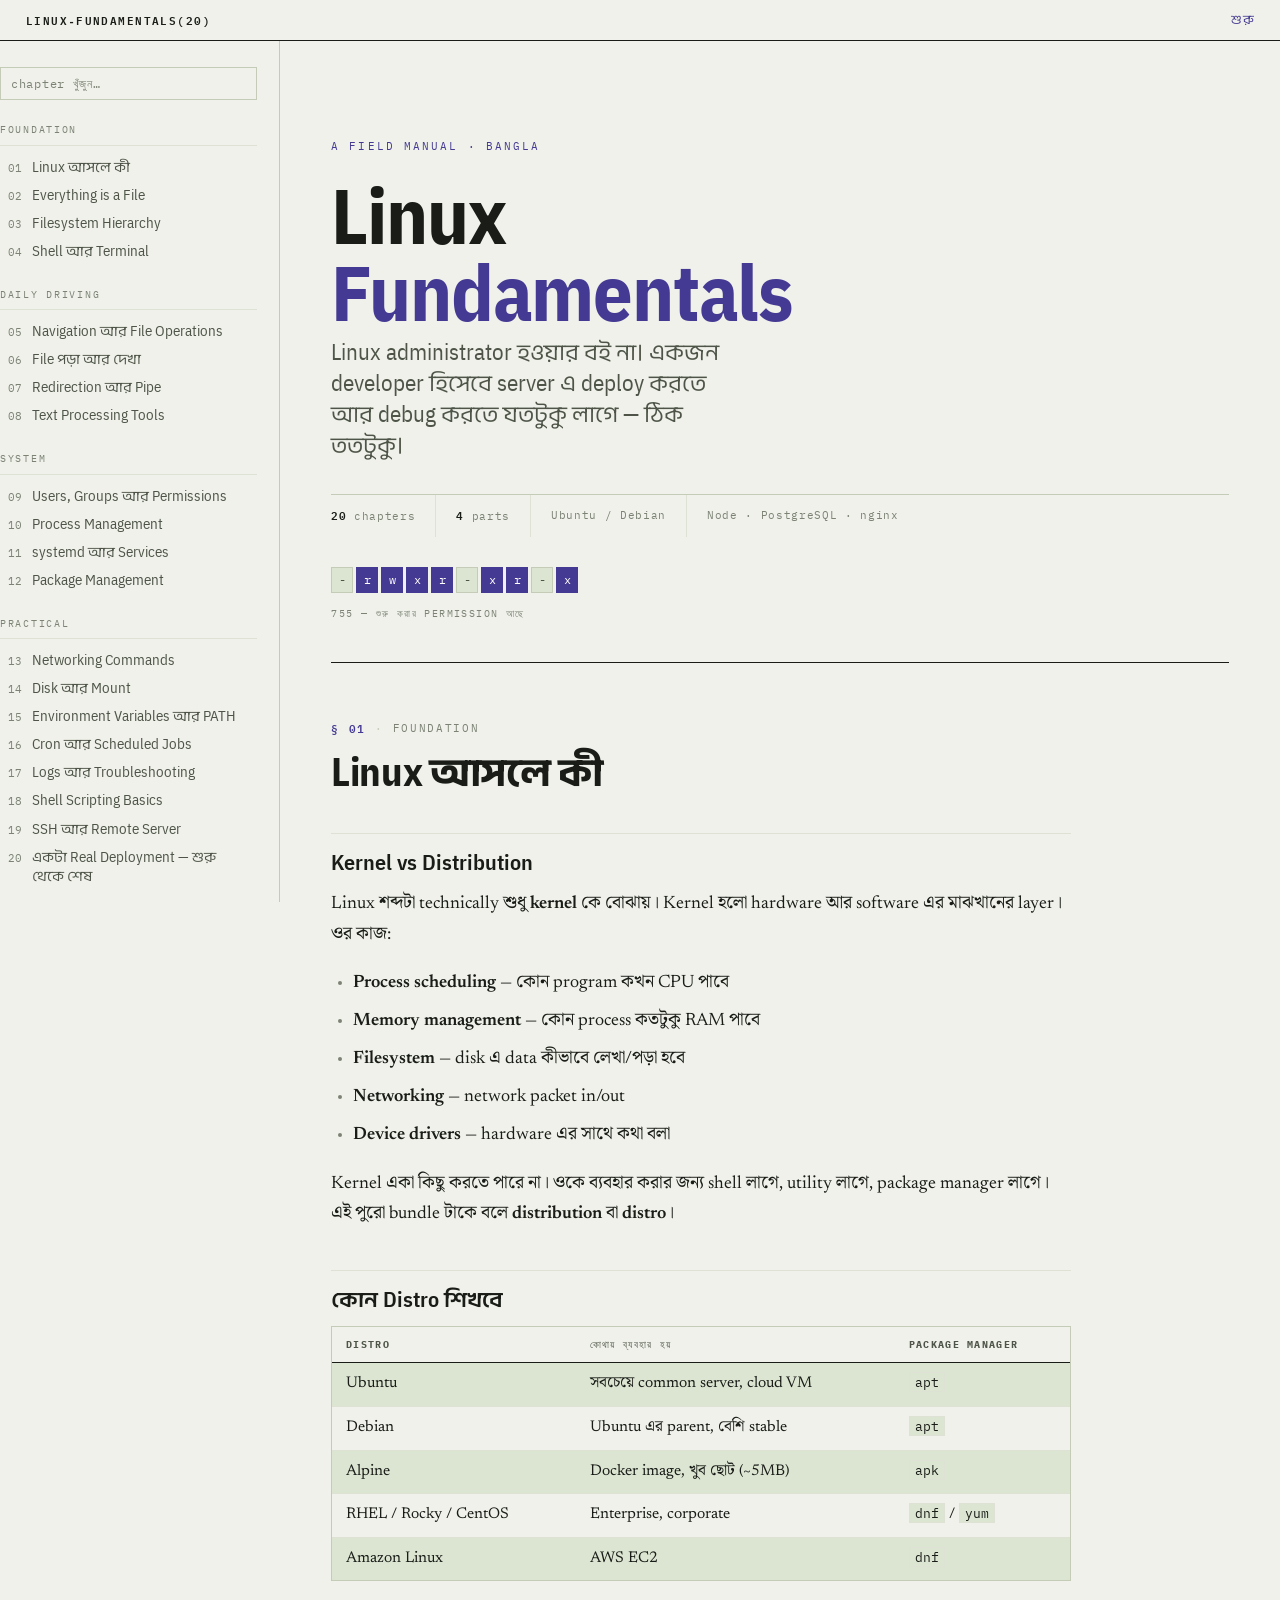
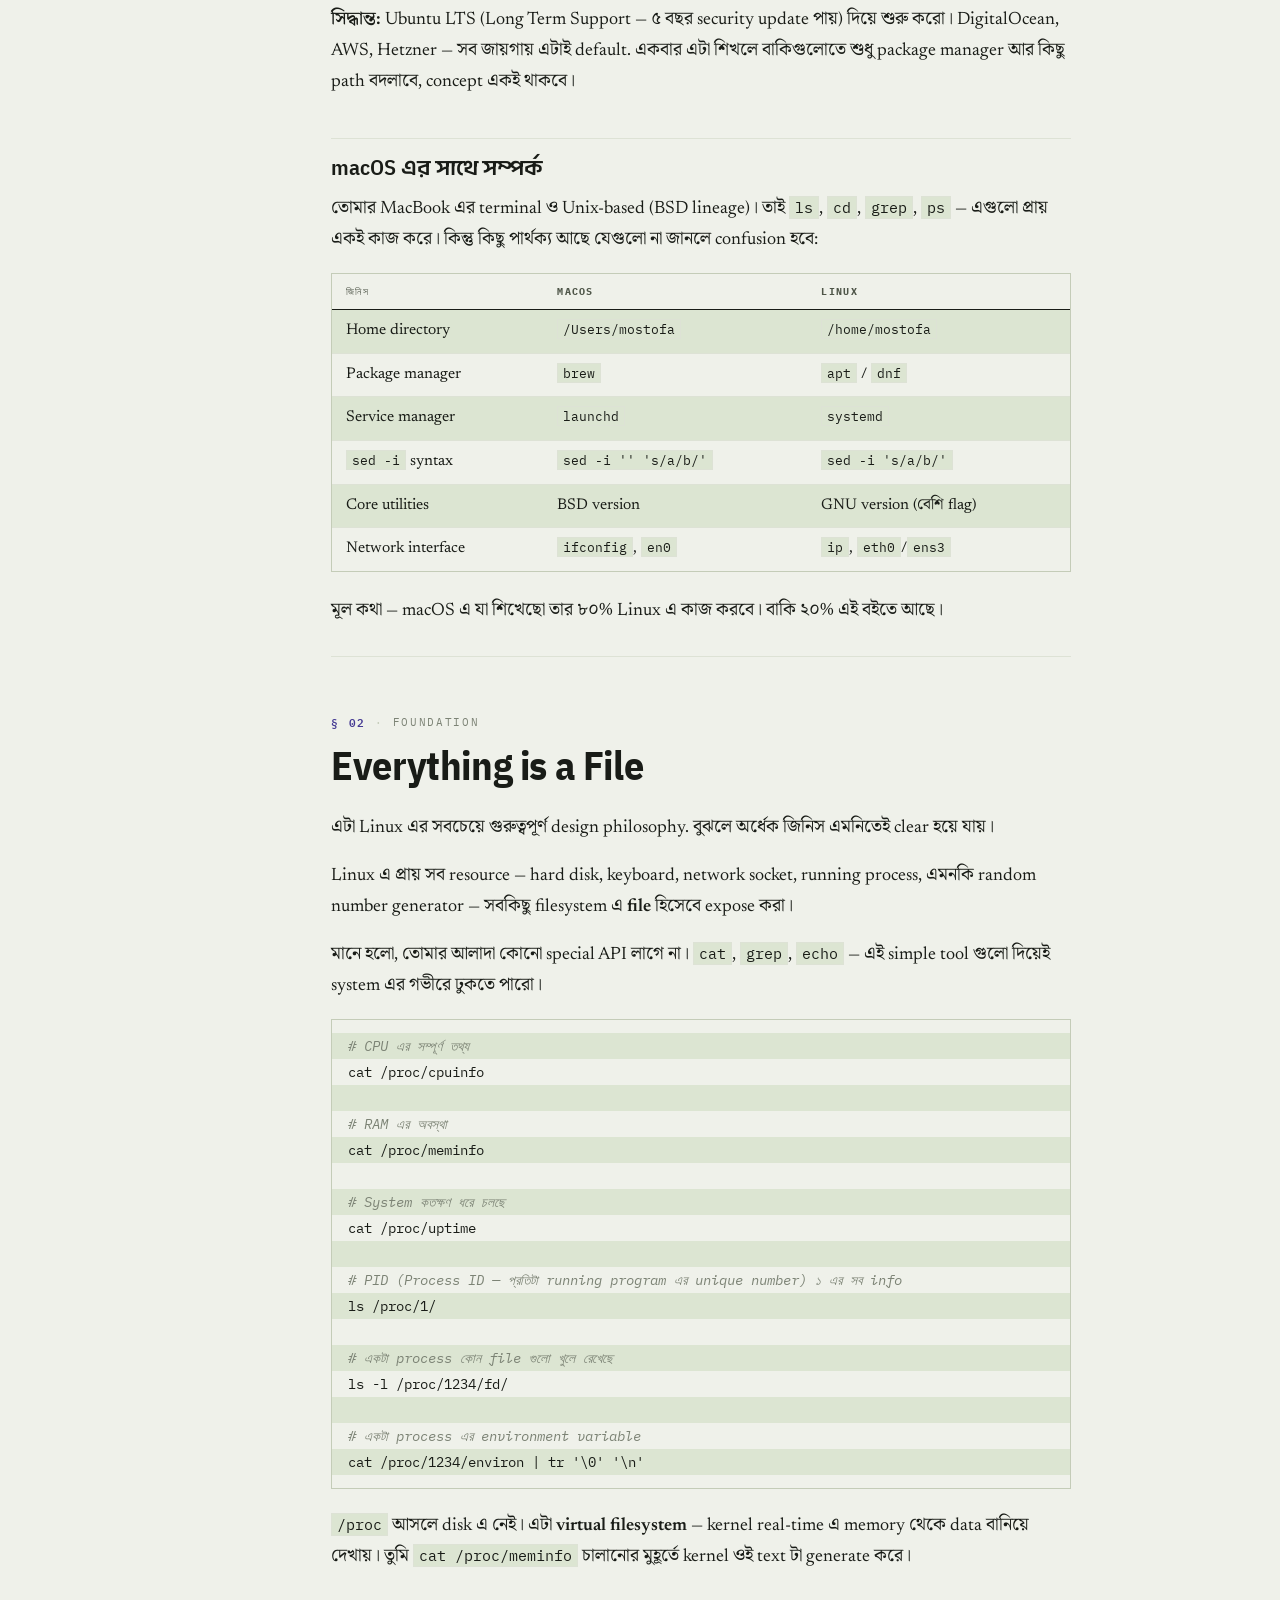
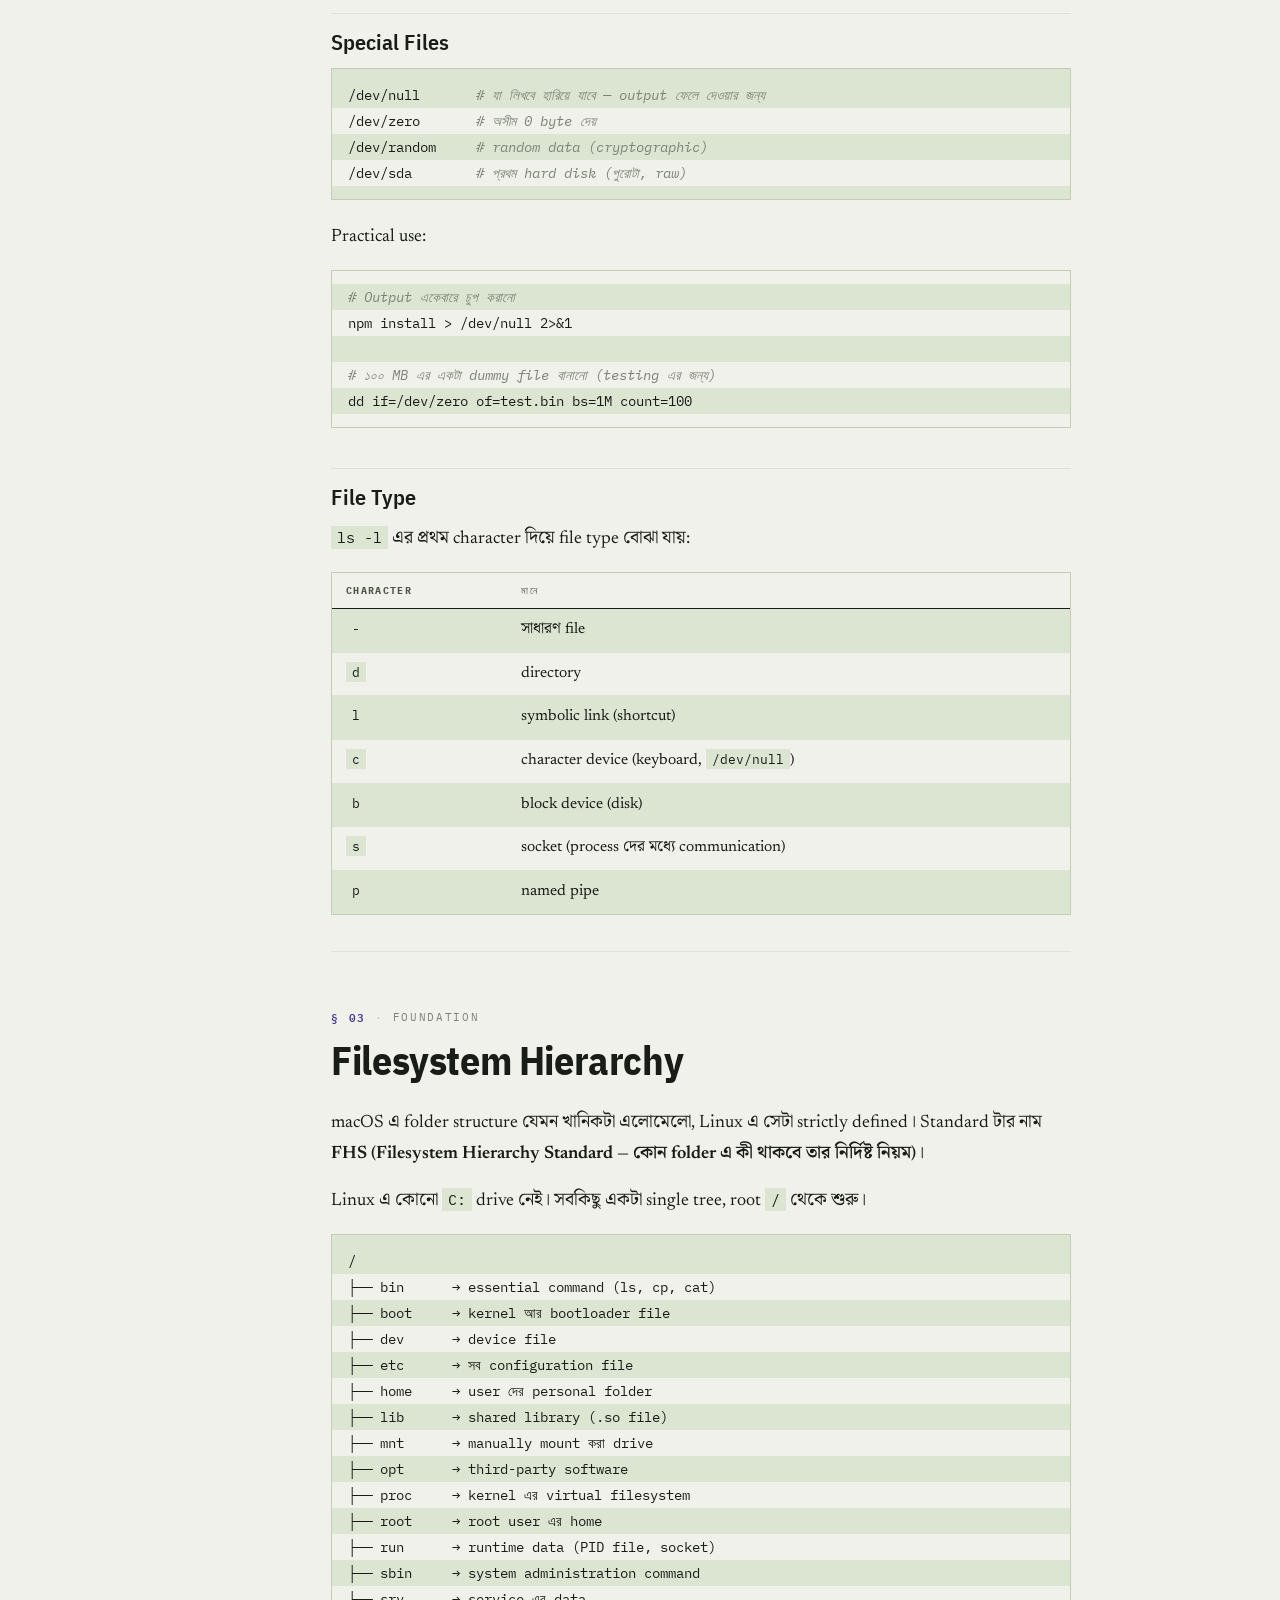
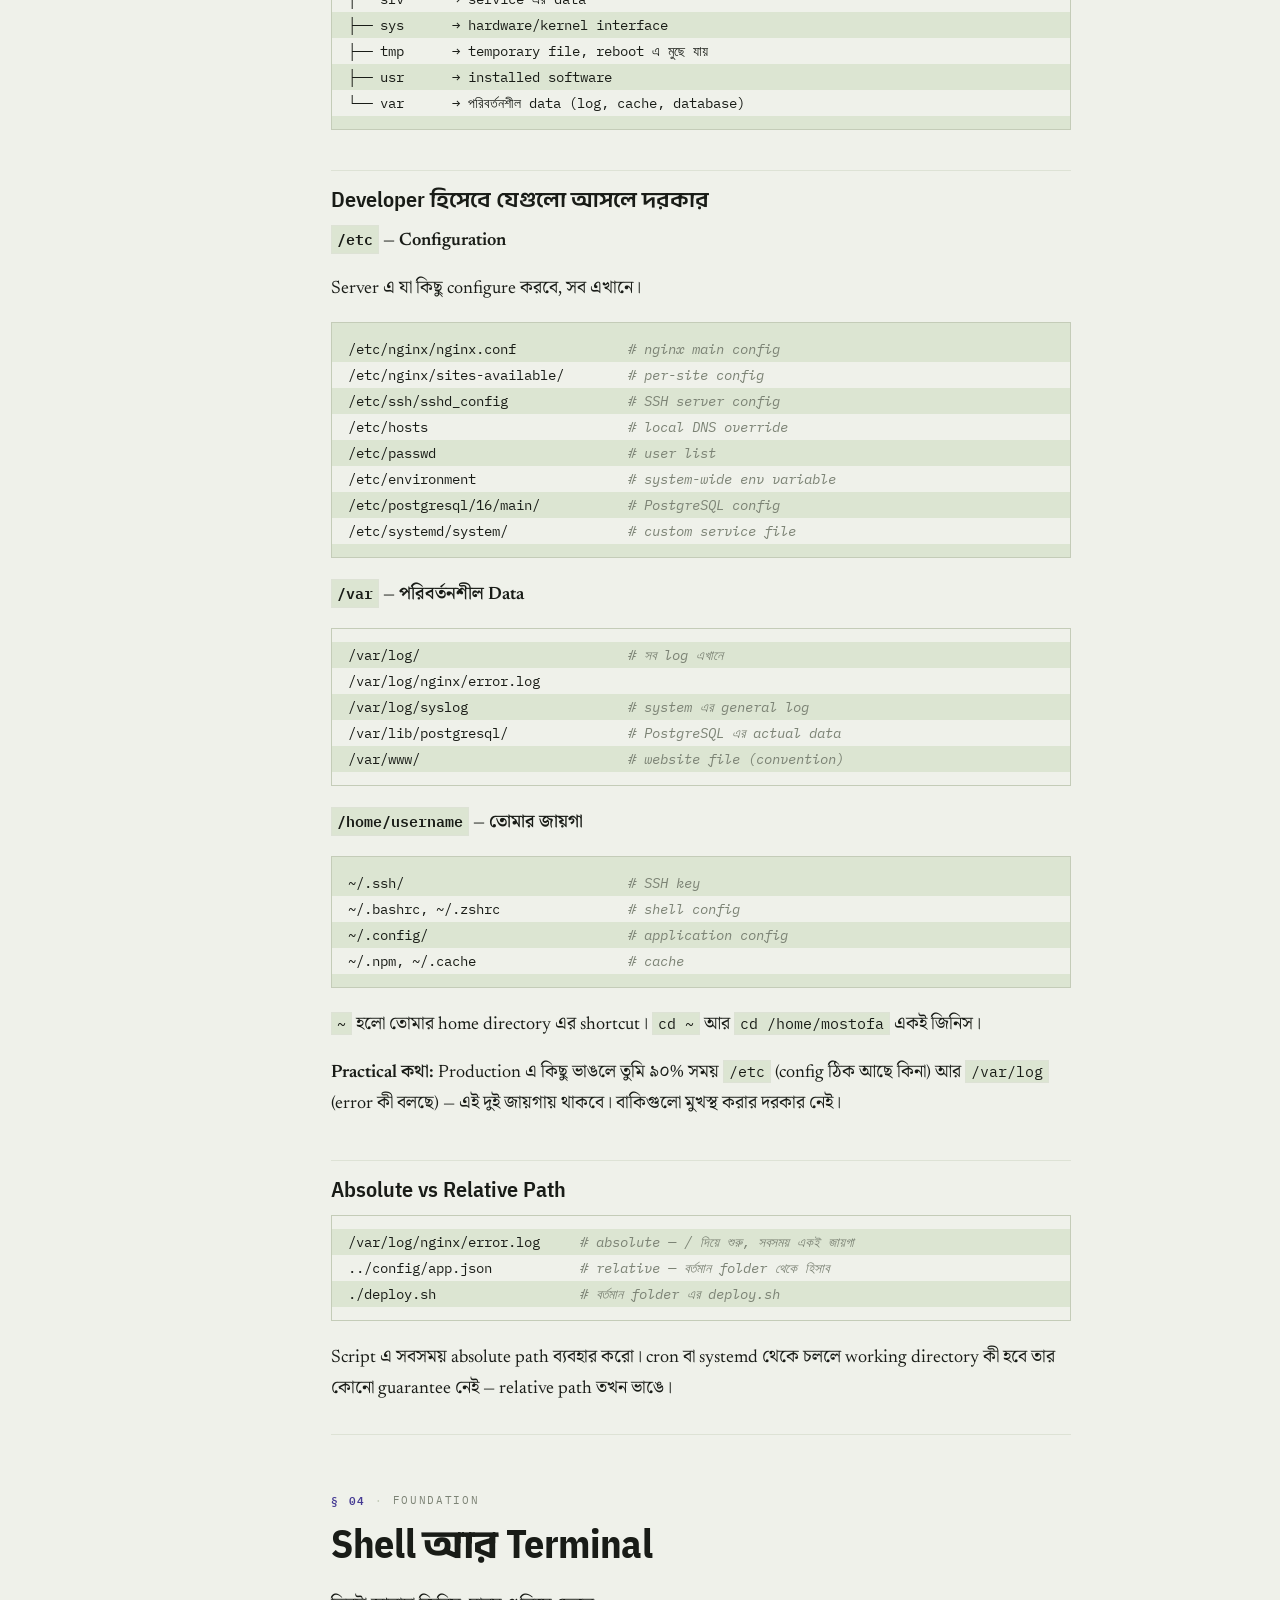
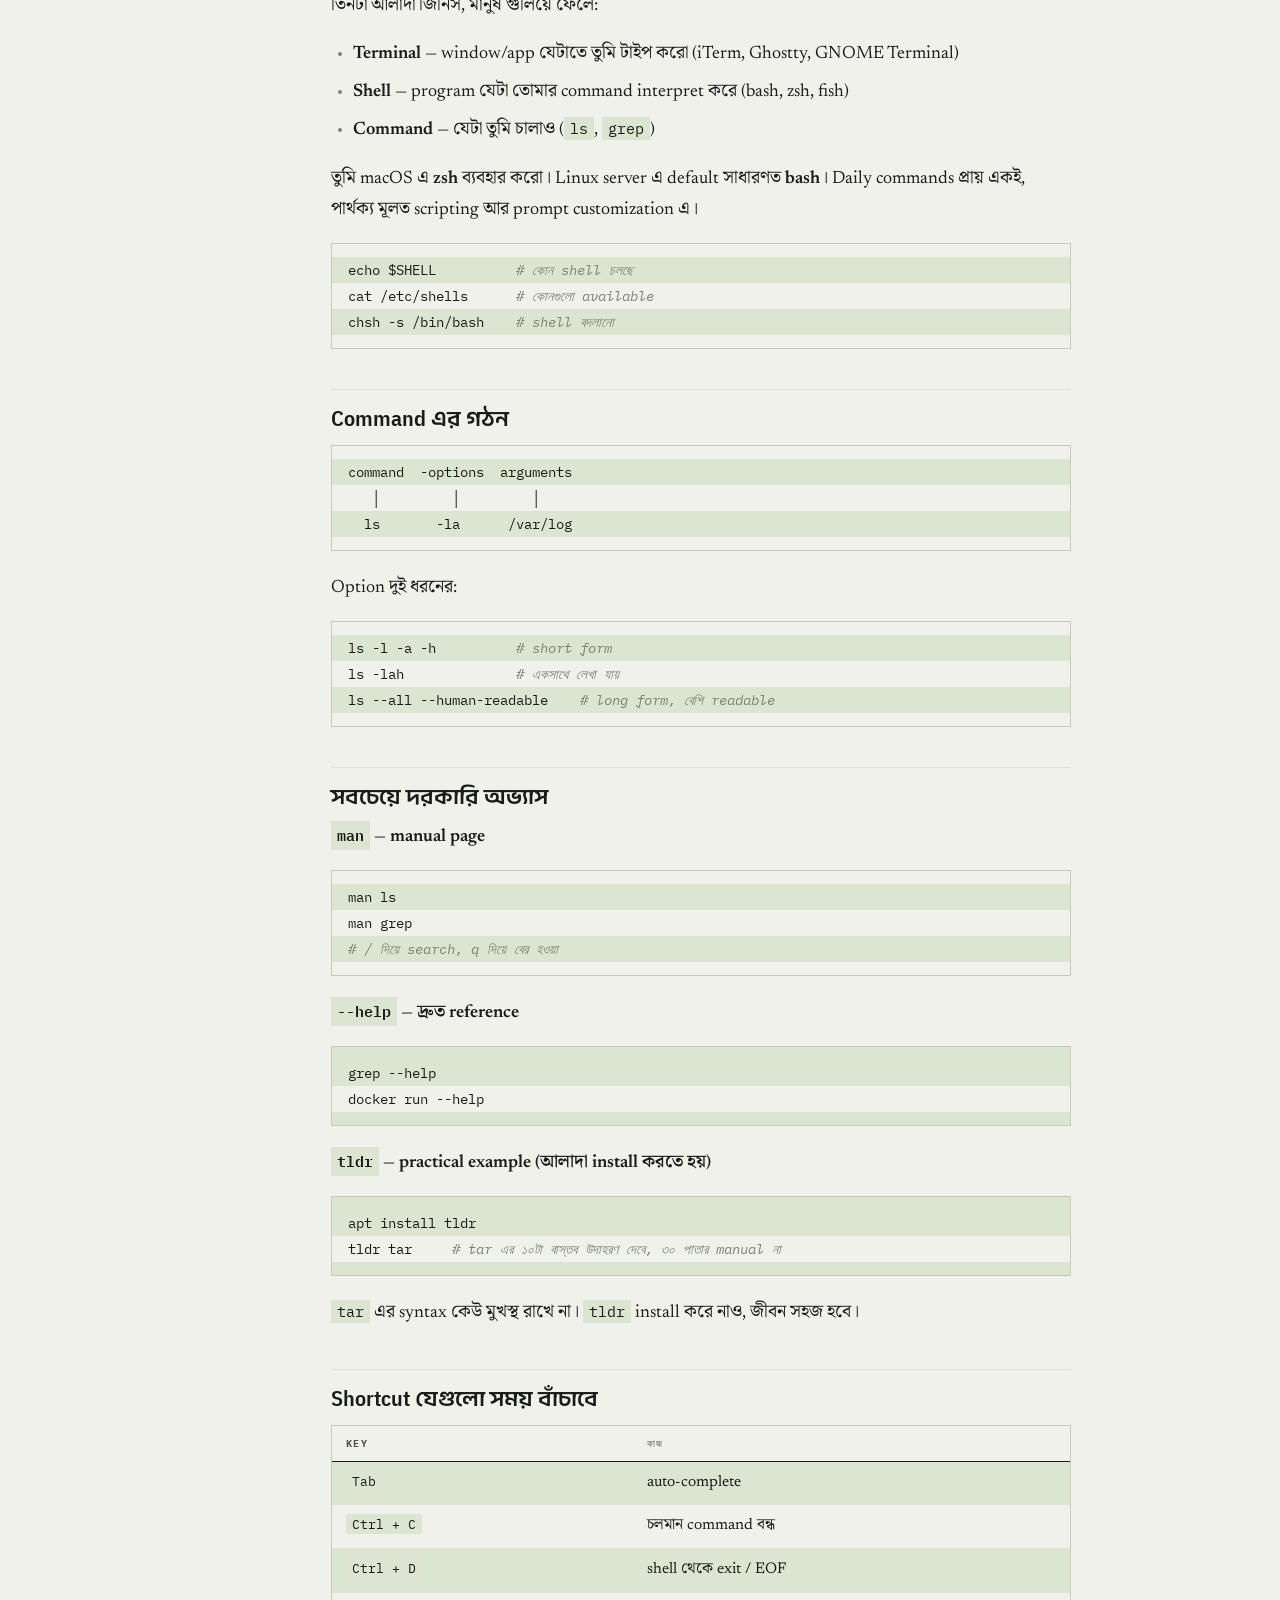
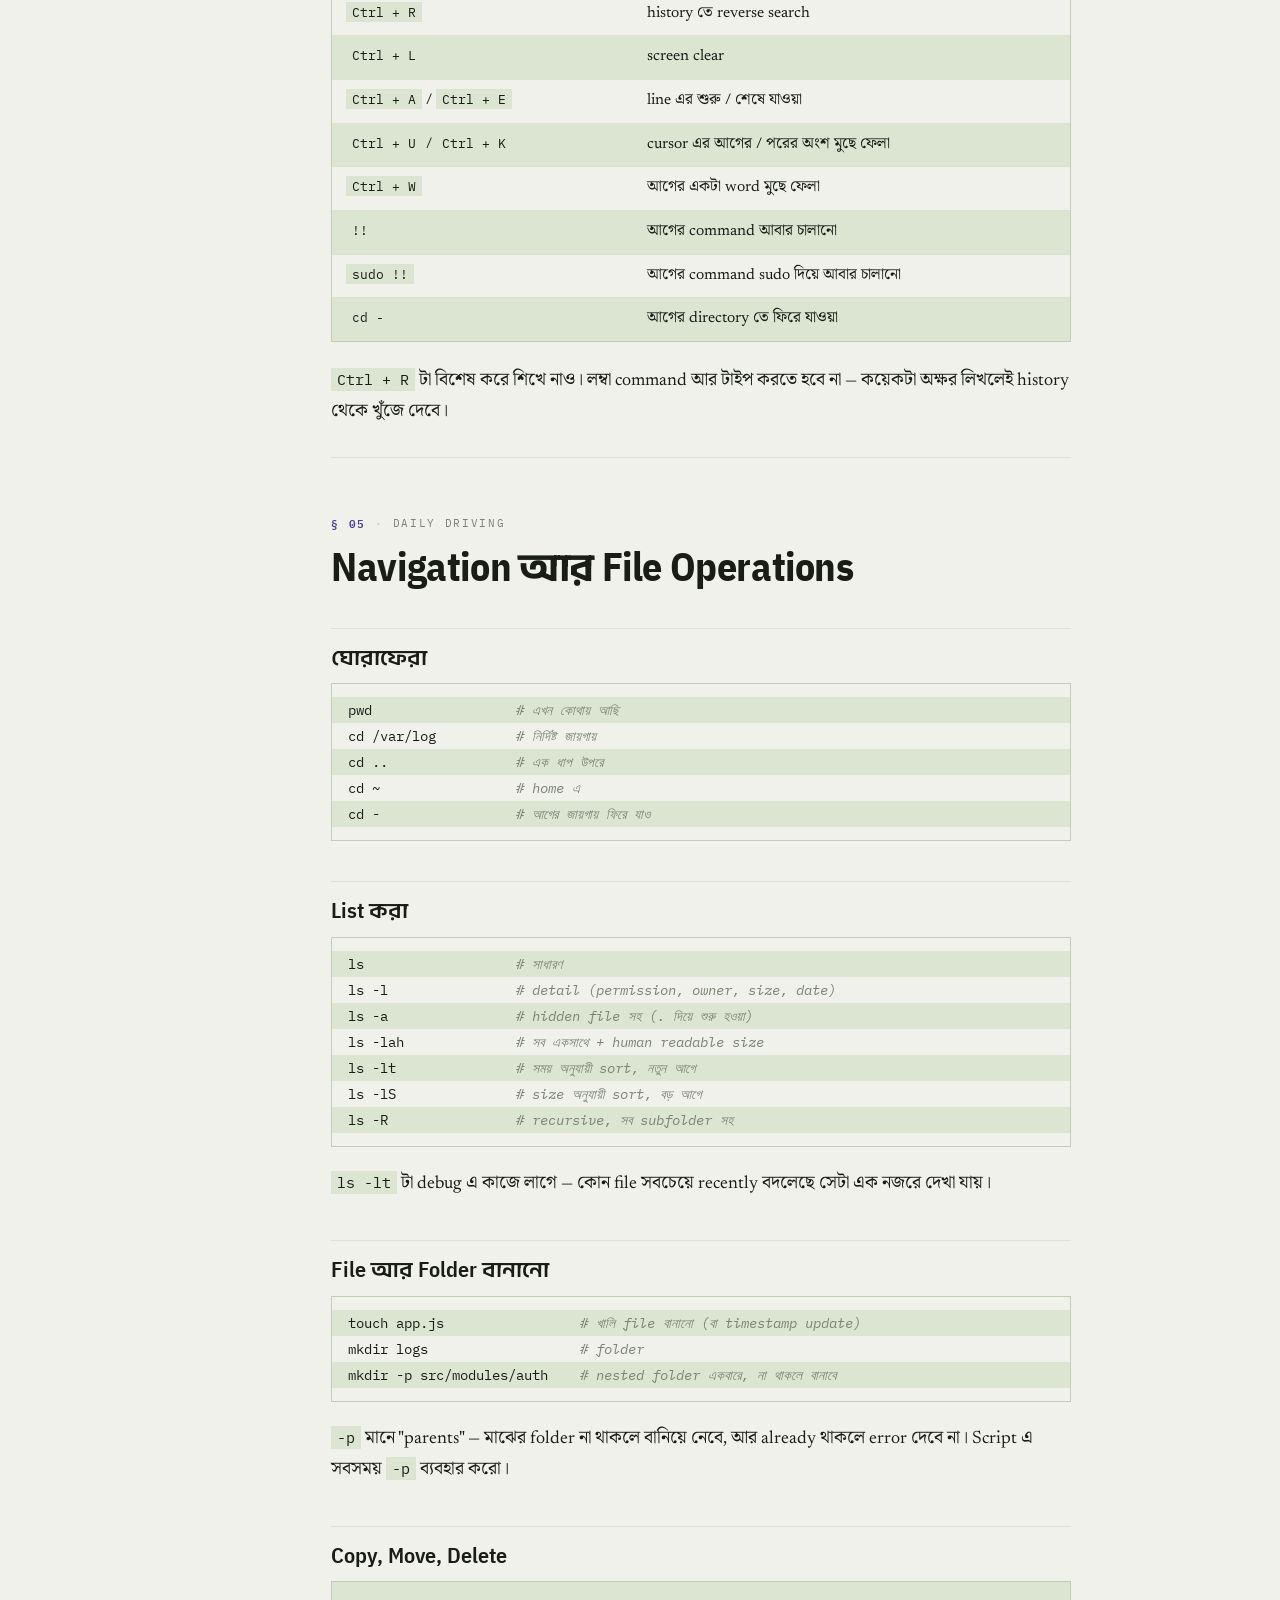
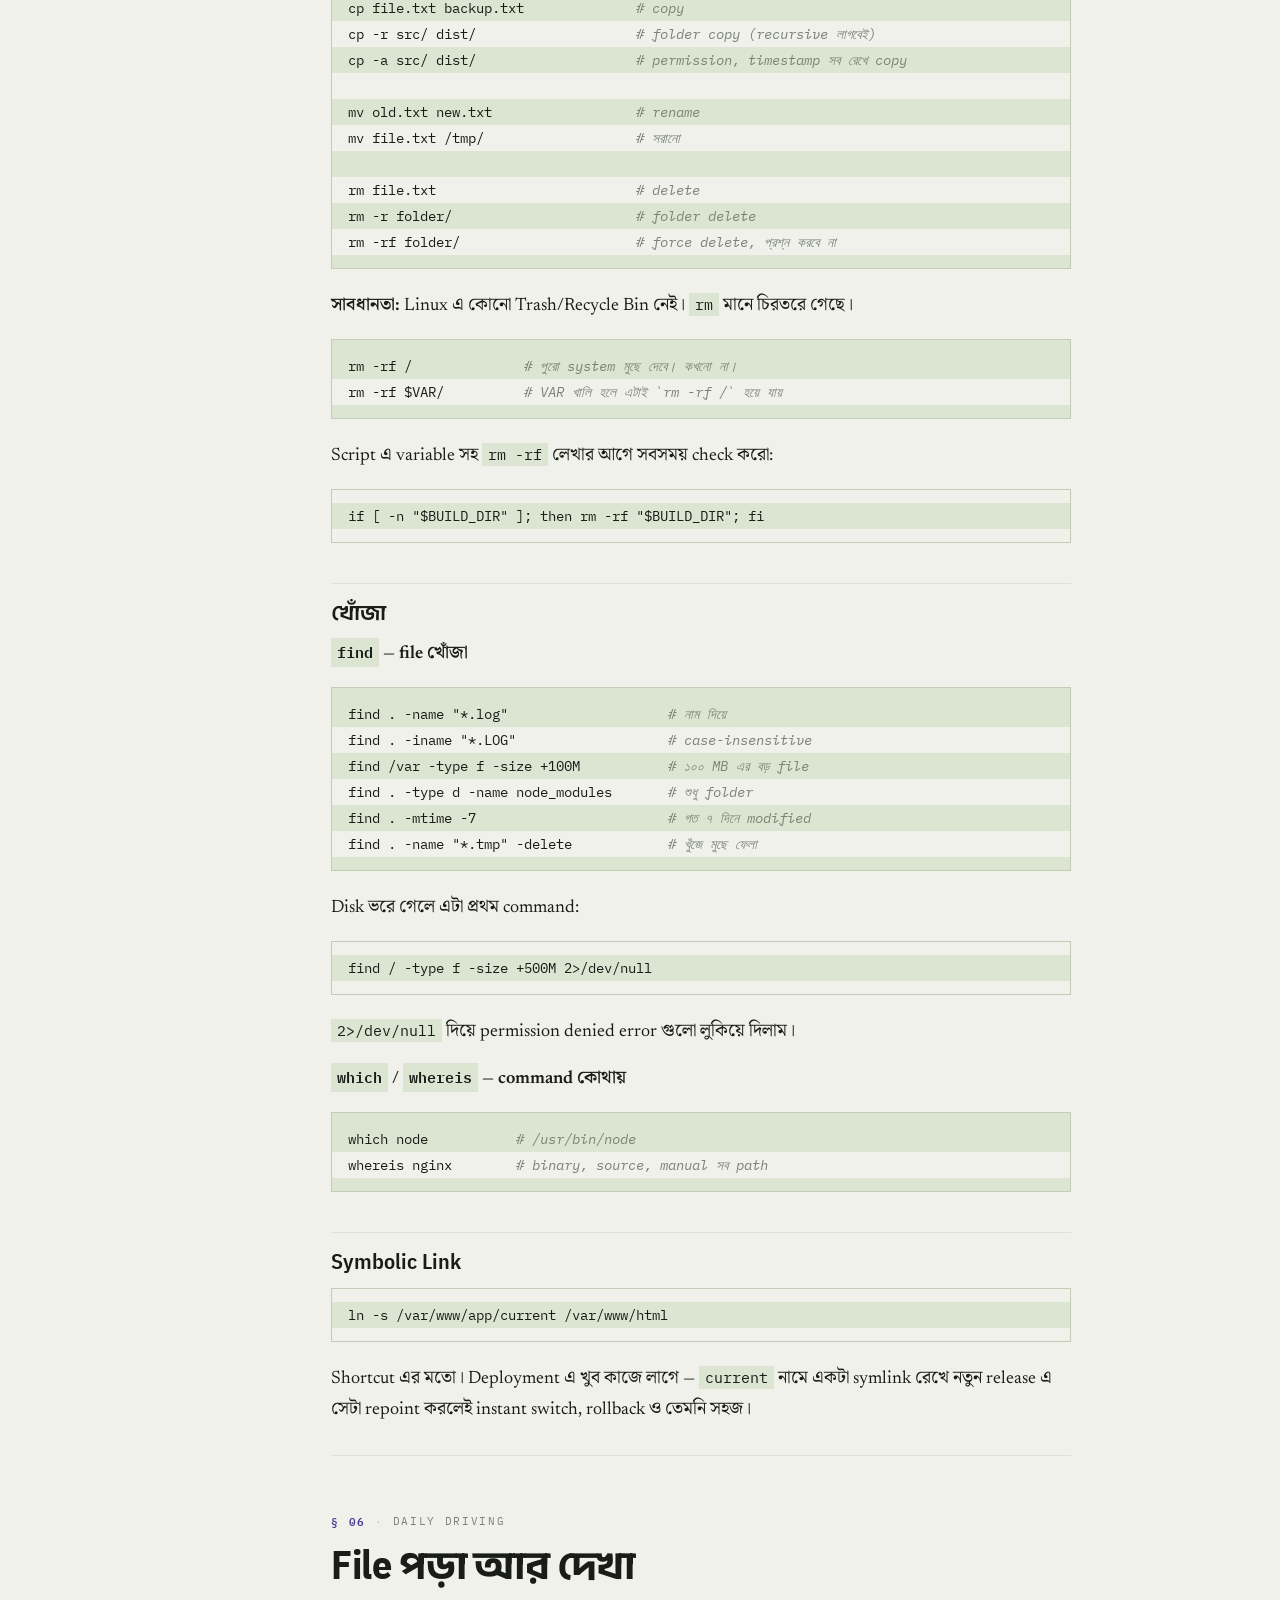
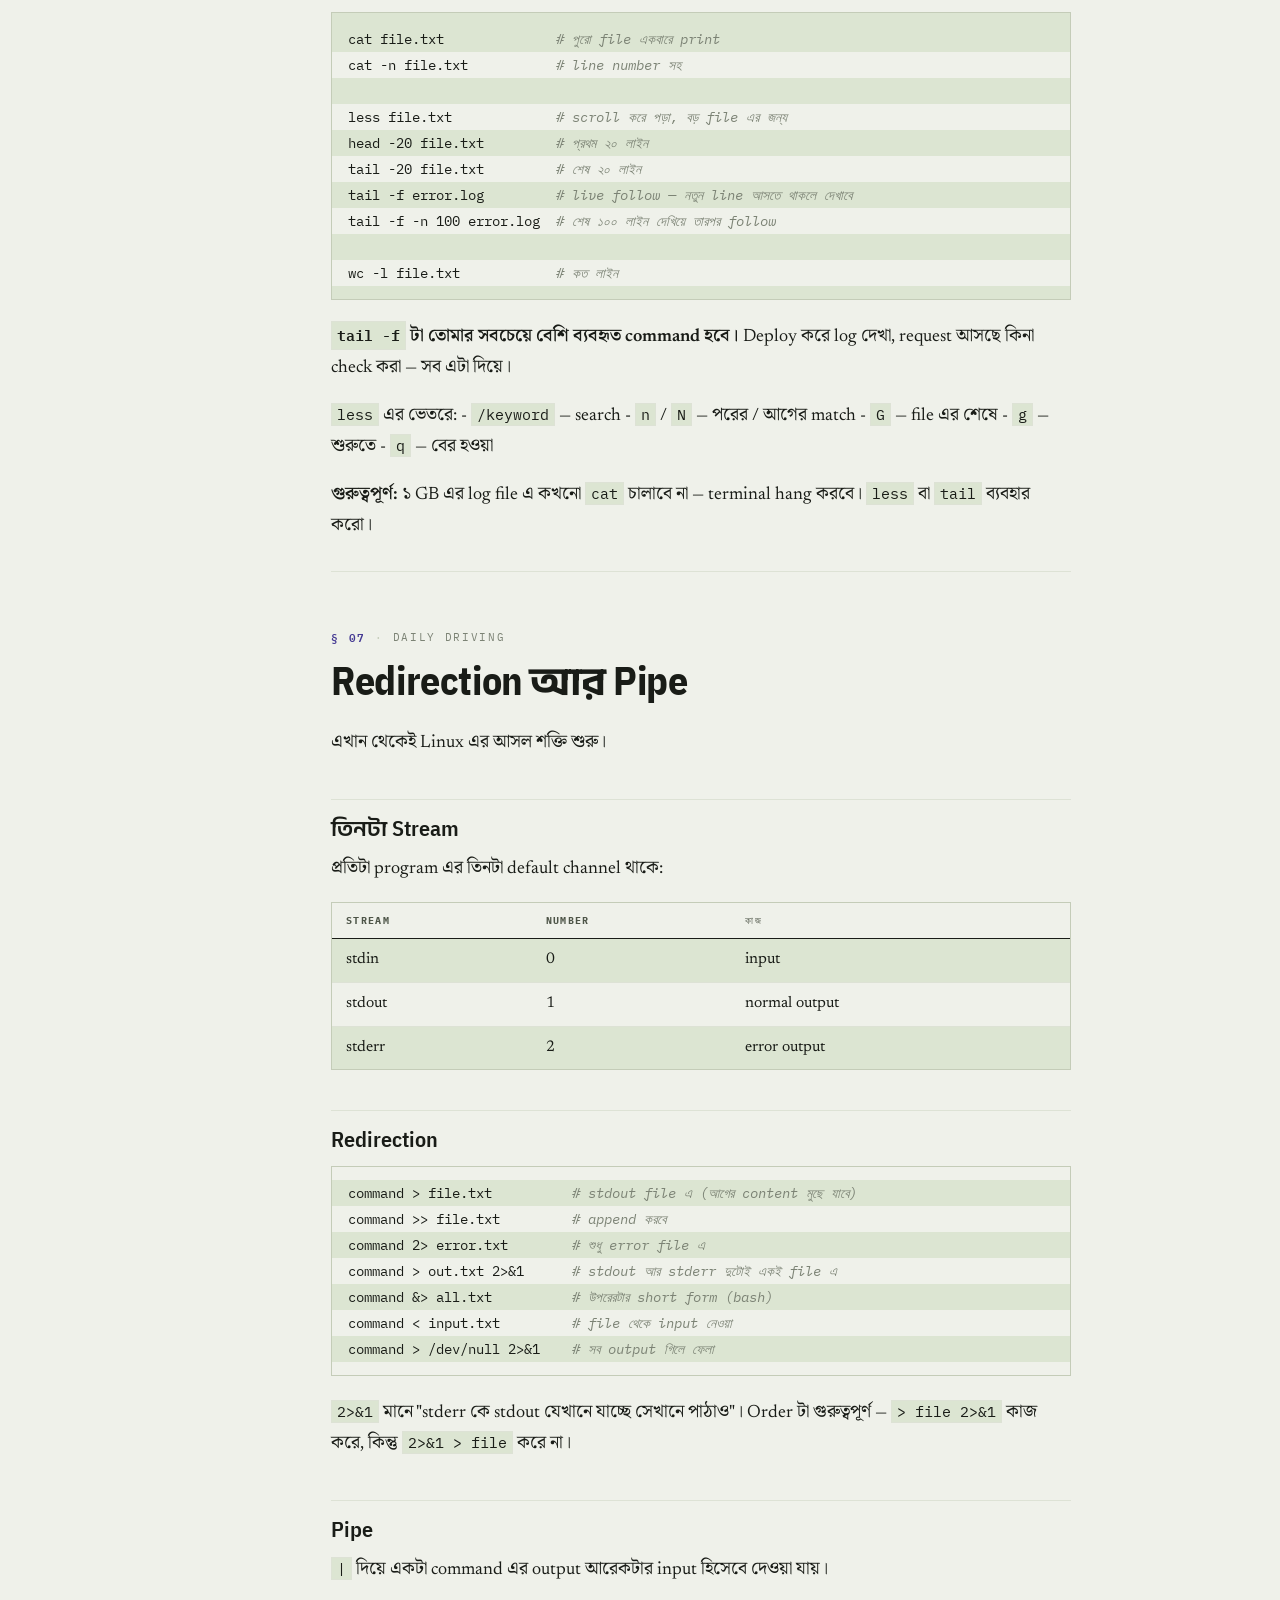
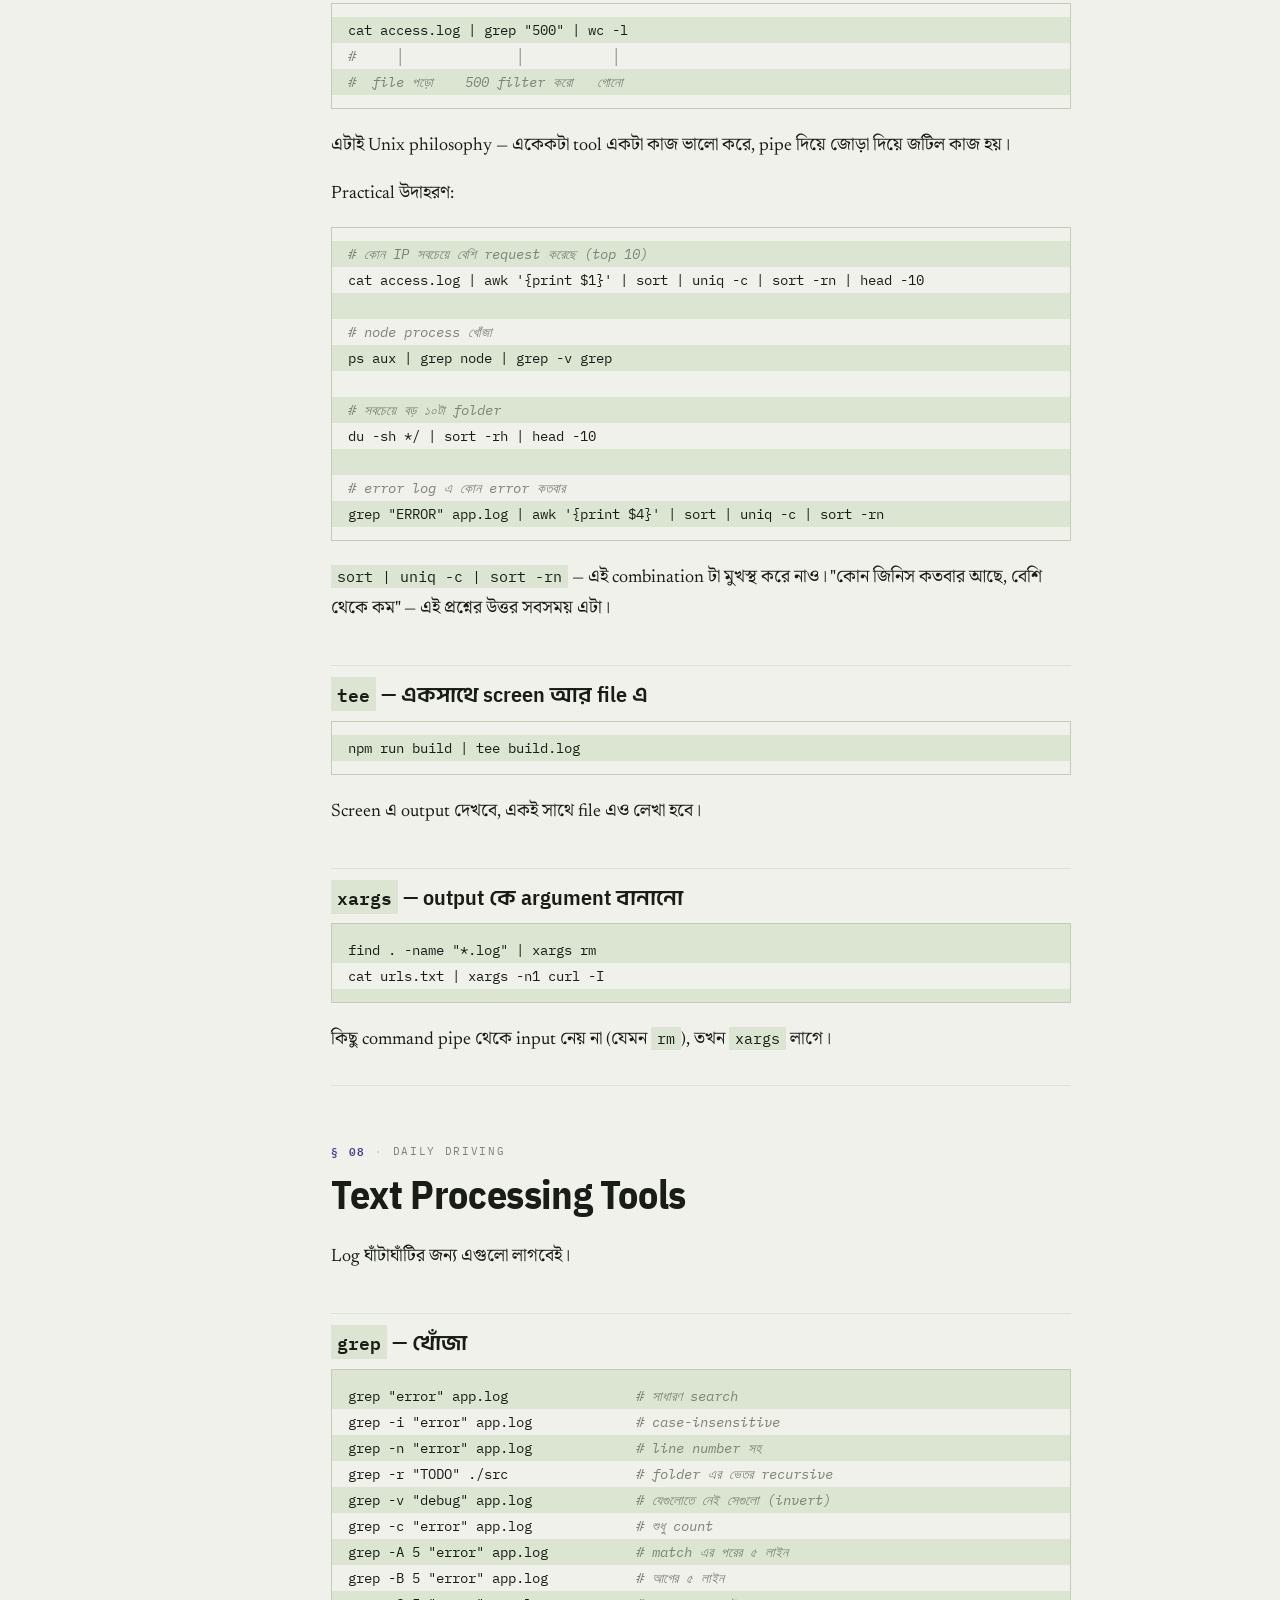
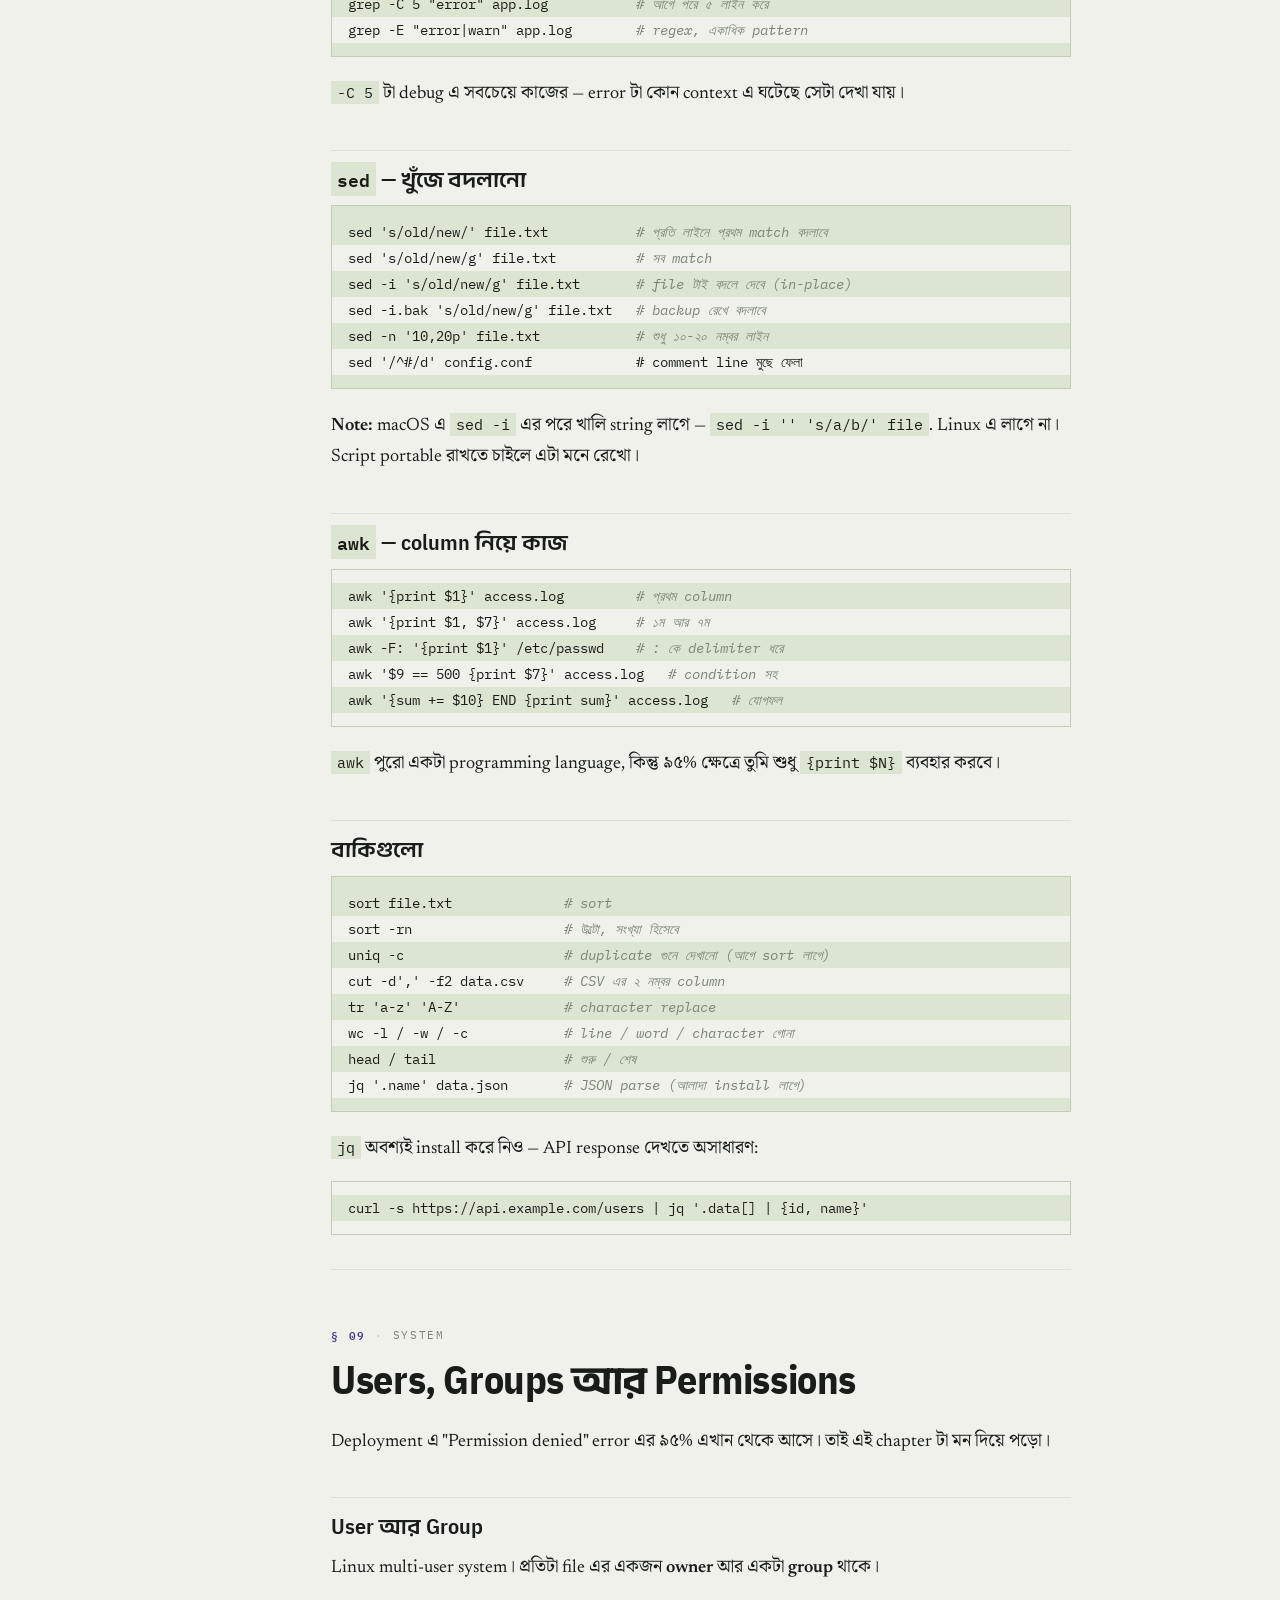
==== index.html @ f26556a8 "Please provide the list of changes or the specific files you have modified so I can generate the app" ====
<!DOCTYPE html>
<html lang="bn">
<head>
<meta charset="utf-8">
<meta name="viewport" content="width=device-width, initial-scale=1">
<title>Linux Fundamentals — Developer এর জন্য</title>
<link rel="preconnect" href="https://fonts.googleapis.com">
<link rel="preconnect" href="https://fonts.gstatic.com" crossorigin>
<link href="https://fonts.googleapis.com/css2?family=IBM+Plex+Sans+Condensed:wght@400;600;700&family=IBM+Plex+Mono:wght@400;500;600&family=Newsreader:opsz,wght@6..72,400;6..72,500;6..72,600&family=Anek+Bangla:wdth,wght@75..100,400..700&family=Noto+Serif+Bengali:wght@400;500;600&display=swap" rel="stylesheet">
<style>
:root{
  --paper:#EFF1EA;
  --bar:#DCE5D2;
  --bar-soft:#E5EBDE;
  --ink:#191C17;
  --ink-2:#4E5548;
  --ink-3:#7C8375;
  --rule:#C4CCB8;
  --rule-2:#DDE2D5;
  --ditto:#453A93;
  --ditto-2:#EDEAF8;
  --display:"IBM Plex Sans Condensed","Anek Bangla",sans-serif;
  --body:"Newsreader","Noto Serif Bengali",Georgia,serif;
  --mono:"IBM Plex Mono",ui-monospace,Menlo,monospace;
  --nav:280px;
  --code-lh:26px;
}
*{box-sizing:border-box}
html{scroll-behavior:smooth;-webkit-text-size-adjust:100%}
@media (prefers-reduced-motion:reduce){html{scroll-behavior:auto}*{animation:none!important;transition:none!important}}
body{
  margin:0;background:var(--paper);color:var(--ink);
  font-family:var(--body);font-size:18px;line-height:1.72;
  font-synthesis-weight:none;
}

/* ── masthead ─────────────────────────── */
.mast{
  position:sticky;top:0;z-index:60;background:var(--paper);
  border-bottom:1px solid var(--ink);
  display:flex;align-items:center;gap:14px;
  padding:9px clamp(14px,3vw,26px);
  font-family:var(--mono);font-size:11px;letter-spacing:.13em;text-transform:uppercase;
}
.mast b{font-weight:600;letter-spacing:.13em}
.mast .rt{margin-left:auto;display:flex;align-items:center;gap:12px;color:var(--ink-3);min-width:0}
#running{color:var(--ditto);white-space:nowrap;overflow:hidden;text-overflow:ellipsis;max-width:38vw;
  font-family:var(--display);font-size:13px;letter-spacing:.02em;text-transform:none}
.pbar{position:absolute;left:0;bottom:-1px;height:2px;background:var(--ditto);width:0}
#menu{display:none;font:inherit;letter-spacing:.13em;text-transform:uppercase;background:none;
  border:1px solid var(--rule);border-radius:0;padding:5px 10px;cursor:pointer;color:var(--ink)}

.wrap{display:grid;grid-template-columns:var(--nav) minmax(0,1fr);
  max-width:1320px;margin:0 auto;align-items:start}

/* ── contents ─────────────────────────── */
.nav{position:sticky;top:39px;height:calc(100vh - 39px);overflow-y:auto;
  padding:26px 22px 60px 0;border-right:1px solid var(--rule);scrollbar-width:thin}
.filter{width:100%;font-family:var(--mono);font-size:12px;padding:8px 10px;color:var(--ink);
  background:transparent;border:1px solid var(--rule);border-radius:0;margin-bottom:22px}
.filter:focus{outline:2px solid var(--ditto);outline-offset:-1px;border-color:var(--ditto)}
.filter::placeholder{color:var(--ink-3);letter-spacing:.06em}
.navgroup{margin-bottom:22px}
.navlabel{font-family:var(--mono);font-size:9.5px;letter-spacing:.18em;color:var(--ink-3);
  padding-bottom:6px;margin-bottom:7px;border-bottom:1px solid var(--rule-2)}
.nav ul{list-style:none;margin:0;padding:0}
.nav a{display:flex;gap:10px;align-items:baseline;text-decoration:none;color:var(--ink-2);
  padding:4px 8px 4px 6px;border-left:2px solid transparent;transition:.14s}
.nn{font-family:var(--mono);font-size:10.5px;color:var(--ink-3);flex:none;padding-top:2px}
.nt{font-family:var(--display);font-size:14.5px;line-height:1.35}
.nav a:hover{color:var(--ink);background:var(--bar-soft)}
.nav a.on{color:var(--ditto);border-left-color:var(--ditto);background:var(--ditto-2)}
.nav a.on .nn{color:var(--ditto)}
.nav a:focus-visible{outline:2px solid var(--ditto);outline-offset:-2px}
.nav li.hide{display:none}

/* ── page ─────────────────────────────── */
main{padding:0 clamp(16px,4vw,64px) 120px;min-width:0}
.hero{padding:clamp(46px,9vw,96px) 0 40px;border-bottom:1px solid var(--ink)}
.hero .tag{font-family:var(--mono);font-size:10.5px;letter-spacing:.2em;color:var(--ditto);
  text-transform:uppercase;margin-bottom:22px}
.hero h1{font-family:var(--display);font-weight:700;letter-spacing:-.015em;
  font-size:clamp(40px,7.4vw,78px);line-height:.98;margin:0 0 6px}
.hero h1 em{font-style:normal;color:var(--ditto)}
.hero .sub{font-family:var(--display);font-weight:400;font-size:clamp(17px,2.2vw,23px);
  color:var(--ink-2);max-width:34ch;line-height:1.35;margin:0 0 34px}
.meta{display:flex;flex-wrap:wrap;gap:0;border-top:1px solid var(--rule);
  font-family:var(--mono);font-size:11px;letter-spacing:.06em}
.meta div{padding:11px 20px 11px 0;margin-right:20px;border-right:1px solid var(--rule-2);color:var(--ink-3)}
.meta div:last-child{border:0}
.meta b{color:var(--ink);font-weight:600}

/* mode strip — signature */
.strip{display:inline-flex;gap:3px;margin:30px 0 0;padding:0}
.strip i{width:22px;height:26px;display:grid;place-items:center;font-family:var(--mono);
  font-size:12px;font-style:normal;background:var(--bar);color:var(--ink-2);border:1px solid var(--rule)}
.strip i.x{background:var(--ditto);color:#fff;border-color:var(--ditto)}
.striplab{font-family:var(--mono);font-size:10px;letter-spacing:.14em;color:var(--ink-3);
  margin-top:9px;text-transform:uppercase}

/* ── chapters ─────────────────────────── */
.ch{padding:56px 0 12px;border-bottom:1px solid var(--rule-2);max-width:74ch;scroll-margin-top:56px}
.ch:last-child{border:0}
.eyebrow{display:flex;align-items:center;gap:9px;font-family:var(--mono);font-size:10.5px;
  letter-spacing:.16em;color:var(--ink-3);text-transform:uppercase;margin-bottom:12px}
.eyebrow .sec{color:var(--ditto);font-weight:600}
.eyebrow .dot{color:var(--rule)}
.chh h2{font-family:var(--display);font-weight:700;font-size:clamp(27px,3.7vw,40px);
  line-height:1.1;letter-spacing:-.01em;margin:0 0 26px}
.ch h3{font-family:var(--display);font-weight:600;font-size:22px;line-height:1.3;
  margin:40px 0 12px;padding-top:14px;border-top:1px solid var(--rule-2)}
.ch h4{font-family:var(--display);font-weight:600;font-size:17px;margin:26px 0 8px}
.ch p{margin:0 0 17px}
.ch ul,.ch ol{margin:0 0 18px;padding-left:22px}
.ch li{margin-bottom:7px}
.ch li::marker{color:var(--ink-3)}
.ch a{color:var(--ditto)}
.ch strong{font-weight:600;color:var(--ink)}
.ch em{font-style:italic}

/* inline code */
.ch :not(pre)>code{font-family:var(--mono);font-size:.82em;background:var(--bar);
  padding:1px 5px;border:1px solid var(--rule-2);white-space:nowrap}

/* blockquote */
.ch blockquote{margin:0 0 24px;padding:14px 20px;background:var(--ditto-2);
  border-left:2px solid var(--ditto);font-size:16.5px;color:var(--ink-2)}
.ch blockquote p:last-child{margin:0}

/* ── greenbar code ────────────────────── */
.ch pre{position:relative;margin:0 0 22px;border:1px solid var(--rule);
  background:var(--paper);overflow:hidden}
.ch pre>code{display:block;font-family:var(--mono);font-size:13.5px;line-height:var(--code-lh);
  padding:13px 16px;overflow-x:auto;white-space:pre;
  background-image:repeating-linear-gradient(to bottom,
    var(--bar) 0 var(--code-lh), transparent var(--code-lh) calc(var(--code-lh)*2));
  background-position:0 13px;background-attachment:local}
.ch pre .cm{color:var(--ink-3);font-style:italic}
.copy{position:absolute;top:0;right:0;font-family:var(--mono);font-size:9.5px;letter-spacing:.12em;
  text-transform:uppercase;background:var(--paper);color:var(--ink-3);border:0;
  border-left:1px solid var(--rule);border-bottom:1px solid var(--rule);
  padding:5px 9px;cursor:pointer;opacity:0;transition:.15s}
.ch pre:hover .copy,.copy:focus-visible{opacity:1}
.copy:hover{color:var(--ditto)}
.copy.ok{color:var(--ditto);opacity:1}

/* ── tables (greenbar rows) ───────────── */
.tw{overflow-x:auto;margin:0 0 24px;border:1px solid var(--rule)}
.ch table{border-collapse:collapse;width:100%;font-size:15.5px;background:var(--paper)}
.ch th{font-family:var(--mono);font-size:10px;letter-spacing:.13em;text-transform:uppercase;
  text-align:left;padding:9px 14px;border-bottom:1px solid var(--ink);color:var(--ink-2);white-space:nowrap}
.ch td{padding:8px 14px;vertical-align:top;border-bottom:1px solid var(--rule-2)}
.ch tbody tr:nth-child(odd){background:var(--bar)}
.ch tr:last-child td{border-bottom:0}
.ch td code{white-space:nowrap}

footer{border-top:1px solid var(--ink);padding:26px clamp(16px,4vw,64px) 60px;
  font-family:var(--mono);font-size:11px;letter-spacing:.08em;color:var(--ink-3);
  display:flex;gap:16px;flex-wrap:wrap}
footer a{color:var(--ditto)}
.top{margin-left:auto;background:none;border:1px solid var(--rule);color:var(--ink-2);
  font:inherit;letter-spacing:.12em;text-transform:uppercase;padding:5px 11px;cursor:pointer}
.top:hover{border-color:var(--ditto);color:var(--ditto)}

/* ── responsive ───────────────────────── */
@media (max-width:960px){
  .wrap{grid-template-columns:1fr}
  #menu{display:block}
  .nav{position:fixed;inset:39px auto 0 0;width:min(320px,86vw);height:calc(100vh - 39px);
    background:var(--paper);border-right:1px solid var(--ink);z-index:55;
    padding:22px 20px 60px;transform:translateX(-101%);transition:transform .22s ease}
  .nav.open{transform:none;box-shadow:24px 0 60px rgba(25,28,23,.13)}
  .scrim{position:fixed;inset:39px 0 0;background:rgba(25,28,23,.35);z-index:50;display:none}
  .scrim.on{display:block}
  body{font-size:17px}
  .ch pre>code{font-size:12.5px}
  #running{max-width:34vw}
}
@media (max-width:520px){
  .meta div{border-right:0;padding-right:0;margin-right:16px}
  .ch{padding-top:40px}
}
</style>
</head>
<body>

<div class="mast">
  <button id="menu" aria-label="সূচিপত্র" aria-expanded="false">Contents</button>
  <b>Linux&#8209;Fundamentals(20)</b>
  <div class="rt">
    <span id="running">শুরু</span>
  </div>
  <div class="pbar" id="pbar"></div>
</div>

<div class="scrim" id="scrim"></div>

<div class="wrap">
  <aside class="nav" id="nav" aria-label="সূচিপত্র">
    <input class="filter" id="filter" type="search" placeholder="chapter খুঁজুন…" aria-label="chapter filter">
    <div id="navlist">
<div class="navgroup"><div class="navlabel">FOUNDATION</div><ul>
<li><a href="#s-1" data-t="linux আসলে কী"><span class="nn">01</span><span class="nt">Linux আসলে কী</span></a></li>
<li><a href="#s-2" data-t="everything is a file"><span class="nn">02</span><span class="nt">Everything is a File</span></a></li>
<li><a href="#s-3" data-t="filesystem hierarchy"><span class="nn">03</span><span class="nt">Filesystem Hierarchy</span></a></li>
<li><a href="#s-4" data-t="shell আর terminal"><span class="nn">04</span><span class="nt">Shell আর Terminal</span></a></li>
</ul></div>
<div class="navgroup"><div class="navlabel">DAILY DRIVING</div><ul>
<li><a href="#s-5" data-t="navigation আর file operations"><span class="nn">05</span><span class="nt">Navigation আর File Operations</span></a></li>
<li><a href="#s-6" data-t="file পড়া আর দেখা"><span class="nn">06</span><span class="nt">File পড়া আর দেখা</span></a></li>
<li><a href="#s-7" data-t="redirection আর pipe"><span class="nn">07</span><span class="nt">Redirection আর Pipe</span></a></li>
<li><a href="#s-8" data-t="text processing tools"><span class="nn">08</span><span class="nt">Text Processing Tools</span></a></li>
</ul></div>
<div class="navgroup"><div class="navlabel">SYSTEM</div><ul>
<li><a href="#s-9" data-t="users, groups আর permissions"><span class="nn">09</span><span class="nt">Users, Groups আর Permissions</span></a></li>
<li><a href="#s-10" data-t="process management"><span class="nn">10</span><span class="nt">Process Management</span></a></li>
<li><a href="#s-11" data-t="systemd আর services"><span class="nn">11</span><span class="nt">systemd আর Services</span></a></li>
<li><a href="#s-12" data-t="package management"><span class="nn">12</span><span class="nt">Package Management</span></a></li>
</ul></div>
<div class="navgroup"><div class="navlabel">PRACTICAL</div><ul>
<li><a href="#s-13" data-t="networking commands"><span class="nn">13</span><span class="nt">Networking Commands</span></a></li>
<li><a href="#s-14" data-t="disk আর mount"><span class="nn">14</span><span class="nt">Disk আর Mount</span></a></li>
<li><a href="#s-15" data-t="environment variables আর path"><span class="nn">15</span><span class="nt">Environment Variables আর PATH</span></a></li>
<li><a href="#s-16" data-t="cron আর scheduled jobs"><span class="nn">16</span><span class="nt">Cron আর Scheduled Jobs</span></a></li>
<li><a href="#s-17" data-t="logs আর troubleshooting"><span class="nn">17</span><span class="nt">Logs আর Troubleshooting</span></a></li>
<li><a href="#s-18" data-t="shell scripting basics"><span class="nn">18</span><span class="nt">Shell Scripting Basics</span></a></li>
<li><a href="#s-19" data-t="ssh আর remote server"><span class="nn">19</span><span class="nt">SSH আর Remote Server</span></a></li>
<li><a href="#s-20" data-t="একটা real deployment — শুরু থেকে শেষ"><span class="nn">20</span><span class="nt">একটা Real Deployment — শুরু থেকে শেষ</span></a></li>
</ul></div>
<div class="navgroup"><div class="navlabel">APPENDIX</div><ul>
<li><a href="#s-21" data-t="cheat sheet"><span class="nn">·</span><span class="nt">Cheat Sheet</span></a></li>
<li><a href="#s-22" data-t="এরপর কী"><span class="nn">·</span><span class="nt">এরপর কী</span></a></li>
</ul></div>
    </div>
  </aside>

  <main>
    <section class="hero">
      <div class="tag">A field manual · Bangla</div>
      <h1>Linux<br><em>Fundamentals</em></h1>
      <p class="sub">Linux administrator হওয়ার বই না। একজন developer হিসেবে server এ deploy করতে আর debug করতে যতটুকু লাগে — ঠিক ততটুকু।</p>
      <div class="meta">
        <div><b>20</b> chapters</div>
        <div><b>4</b> parts</div>
        <div>Ubuntu / Debian</div>
        <div>Node · PostgreSQL · nginx</div>
      </div>
      <div class="strip" aria-hidden="true">
        <i>-</i><i class="x">r</i><i class="x">w</i><i class="x">x</i><i class="x">r</i><i>-</i><i class="x">x</i><i class="x">r</i><i>-</i><i class="x">x</i>
      </div>
      <div class="striplab">755 — শুরু করার permission আছে</div>
    </section>

<section class="ch" id="s-1" data-num="§01  " data-title="Linux আসলে কী">
<header class="chh"><div class="eyebrow"><span class="sec">§ 01</span><span class="dot">·</span><span>FOUNDATION</span></div><h2>Linux আসলে কী</h2></header>
<h3>Kernel vs Distribution</h3>
<p>Linux শব্দটা technically শুধু <strong>kernel</strong> কে বোঝায়। Kernel হলো hardware আর software এর মাঝখানের layer। ওর কাজ:</p>
<ul>
<li><strong>Process scheduling</strong> — কোন program কখন CPU পাবে</li>
<li><strong>Memory management</strong> — কোন process কতটুকু RAM পাবে</li>
<li><strong>Filesystem</strong> — disk এ data কীভাবে লেখা/পড়া হবে</li>
<li><strong>Networking</strong> — network packet in/out</li>
<li><strong>Device drivers</strong> — hardware এর সাথে কথা বলা</li>
</ul>
<p>Kernel একা কিছু করতে পারে না। ওকে ব্যবহার করার জন্য shell লাগে, utility লাগে, package manager লাগে। এই পুরো bundle টাকে বলে <strong>distribution</strong> বা <strong>distro</strong>।</p>
<h3>কোন Distro শিখবে</h3>
<div class="tw"><table>
<thead>
<tr>
<th>Distro</th>
<th>কোথায় ব্যবহার হয়</th>
<th>Package Manager</th>
</tr>
</thead>
<tbody>
<tr>
<td>Ubuntu</td>
<td>সবচেয়ে common server, cloud VM</td>
<td><code>apt</code></td>
</tr>
<tr>
<td>Debian</td>
<td>Ubuntu এর parent, বেশি stable</td>
<td><code>apt</code></td>
</tr>
<tr>
<td>Alpine</td>
<td>Docker image, খুব ছোট (~5MB)</td>
<td><code>apk</code></td>
</tr>
<tr>
<td>RHEL / Rocky / CentOS</td>
<td>Enterprise, corporate</td>
<td><code>dnf</code> / <code>yum</code></td>
</tr>
<tr>
<td>Amazon Linux</td>
<td>AWS EC2</td>
<td><code>dnf</code></td>
</tr>
</tbody>
</table></div>
<p><strong>সিদ্ধান্ত:</strong> Ubuntu LTS (Long Term Support — ৫ বছর security update পায়) দিয়ে শুরু করো। DigitalOcean, AWS, Hetzner — সব জায়গায় এটাই default. একবার এটা শিখলে বাকিগুলোতে শুধু package manager আর কিছু path বদলাবে, concept একই থাকবে।</p>
<h3>macOS এর সাথে সম্পর্ক</h3>
<p>তোমার MacBook এর terminal ও Unix-based (BSD lineage)। তাই <code>ls</code>, <code>cd</code>, <code>grep</code>, <code>ps</code> — এগুলো প্রায় একই কাজ করে। কিন্তু কিছু পার্থক্য আছে যেগুলো না জানলে confusion হবে:</p>
<div class="tw"><table>
<thead>
<tr>
<th>জিনিস</th>
<th>macOS</th>
<th>Linux</th>
</tr>
</thead>
<tbody>
<tr>
<td>Home directory</td>
<td><code>/Users/mostofa</code></td>
<td><code>/home/mostofa</code></td>
</tr>
<tr>
<td>Package manager</td>
<td><code>brew</code></td>
<td><code>apt</code> / <code>dnf</code></td>
</tr>
<tr>
<td>Service manager</td>
<td><code>launchd</code></td>
<td><code>systemd</code></td>
</tr>
<tr>
<td><code>sed -i</code> syntax</td>
<td><code>sed -i '' 's/a/b/'</code></td>
<td><code>sed -i 's/a/b/'</code></td>
</tr>
<tr>
<td>Core utilities</td>
<td>BSD version</td>
<td>GNU version (বেশি flag)</td>
</tr>
<tr>
<td>Network interface</td>
<td><code>ifconfig</code>, <code>en0</code></td>
<td><code>ip</code>, <code>eth0</code>/<code>ens3</code></td>
</tr>
</tbody>
</table></div>
<p>মূল কথা — macOS এ যা শিখেছো তার ৮০% Linux এ কাজ করবে। বাকি ২০% এই বইতে আছে।</p>
</section>
<section class="ch" id="s-2" data-num="§02  " data-title="Everything is a File">
<header class="chh"><div class="eyebrow"><span class="sec">§ 02</span><span class="dot">·</span><span>FOUNDATION</span></div><h2>Everything is a File</h2></header>
<p>এটা Linux এর সবচেয়ে গুরুত্বপূর্ণ design philosophy. বুঝলে অর্ধেক জিনিস এমনিতেই clear হয়ে যায়।</p>
<p>Linux এ প্রায় সব resource — hard disk, keyboard, network socket, running process, এমনকি random number generator — সবকিছু filesystem এ <strong>file</strong> হিসেবে expose করা।</p>
<p>মানে হলো, তোমার আলাদা কোনো special API লাগে না। <code>cat</code>, <code>grep</code>, <code>echo</code> — এই simple tool গুলো দিয়েই system এর গভীরে ঢুকতে পারো।</p>
<pre><code class="language-bash"><span class="cm"># CPU এর সম্পূর্ণ তথ্য</span>
cat /proc/cpuinfo

<span class="cm"># RAM এর অবস্থা</span>
cat /proc/meminfo

<span class="cm"># System কতক্ষণ ধরে চলছে</span>
cat /proc/uptime

<span class="cm"># PID (Process ID — প্রতিটা running program এর unique number) ১ এর সব info</span>
ls /proc/1/

<span class="cm"># একটা process কোন file গুলো খুলে রেখেছে</span>
ls -l /proc/1234/fd/

<span class="cm"># একটা process এর environment variable</span>
cat /proc/1234/environ | tr &#x27;\0&#x27; &#x27;\n&#x27;</code></pre>
<p><code>/proc</code> আসলে disk এ নেই। এটা <strong>virtual filesystem</strong> — kernel real-time এ memory থেকে data বানিয়ে দেখায়। তুমি <code>cat /proc/meminfo</code> চালানোর মুহূর্তে kernel ওই text টা generate করে।</p>
<h3>Special Files</h3>
<pre><code class="language-bash">/dev/null       <span class="cm"># যা লিখবে হারিয়ে যাবে — output ফেলে দেওয়ার জন্য</span>
/dev/zero       <span class="cm"># অসীম 0 byte দেয়</span>
/dev/random     <span class="cm"># random data (cryptographic)</span>
/dev/sda        <span class="cm"># প্রথম hard disk (পুরোটা, raw)</span></code></pre>
<p>Practical use:</p>
<pre><code class="language-bash"><span class="cm"># Output একেবারে চুপ করানো</span>
npm install &gt; /dev/null 2&gt;&amp;1

<span class="cm"># ১০০ MB এর একটা dummy file বানানো (testing এর জন্য)</span>
dd if=/dev/zero of=test.bin bs=1M count=100</code></pre>
<h3>File Type</h3>
<p><code>ls -l</code> এর প্রথম character দিয়ে file type বোঝা যায়:</p>
<div class="tw"><table>
<thead>
<tr>
<th>Character</th>
<th>মানে</th>
</tr>
</thead>
<tbody>
<tr>
<td><code>-</code></td>
<td>সাধারণ file</td>
</tr>
<tr>
<td><code>d</code></td>
<td>directory</td>
</tr>
<tr>
<td><code>l</code></td>
<td>symbolic link (shortcut)</td>
</tr>
<tr>
<td><code>c</code></td>
<td>character device (keyboard, <code>/dev/null</code>)</td>
</tr>
<tr>
<td><code>b</code></td>
<td>block device (disk)</td>
</tr>
<tr>
<td><code>s</code></td>
<td>socket (process দের মধ্যে communication)</td>
</tr>
<tr>
<td><code>p</code></td>
<td>named pipe</td>
</tr>
</tbody>
</table></div>
</section>
<section class="ch" id="s-3" data-num="§03  " data-title="Filesystem Hierarchy">
<header class="chh"><div class="eyebrow"><span class="sec">§ 03</span><span class="dot">·</span><span>FOUNDATION</span></div><h2>Filesystem Hierarchy</h2></header>
<p>macOS এ folder structure যেমন খানিকটা এলোমেলো, Linux এ সেটা strictly defined। Standard টার নাম <strong>FHS (Filesystem Hierarchy Standard — কোন folder এ কী থাকবে তার নির্দিষ্ট নিয়ম)</strong>।</p>
<p>Linux এ কোনো <code>C:</code> drive নেই। সবকিছু একটা single tree, root <code>/</code> থেকে শুরু।</p>
<pre><code>/
├── bin      → essential command (ls, cp, cat)
├── boot     → kernel আর bootloader file
├── dev      → device file
├── etc      → সব configuration file
├── home     → user দের personal folder
├── lib      → shared library (.so file)
├── mnt      → manually mount করা drive
├── opt      → third-party software
├── proc     → kernel এর virtual filesystem
├── root     → root user এর home
├── run      → runtime data (PID file, socket)
├── sbin     → system administration command
├── srv      → service এর data
├── sys      → hardware/kernel interface
├── tmp      → temporary file, reboot এ মুছে যায়
├── usr      → installed software
└── var      → পরিবর্তনশীল data (log, cache, database)</code></pre>
<h3>Developer হিসেবে যেগুলো আসলে দরকার</h3>
<p><strong><code>/etc</code> — Configuration</strong></p>
<p>Server এ যা কিছু configure করবে, সব এখানে।</p>
<pre><code class="language-bash">/etc/nginx/nginx.conf              <span class="cm"># nginx main config</span>
/etc/nginx/sites-available/        <span class="cm"># per-site config</span>
/etc/ssh/sshd_config               <span class="cm"># SSH server config</span>
/etc/hosts                         <span class="cm"># local DNS override</span>
/etc/passwd                        <span class="cm"># user list</span>
/etc/environment                   <span class="cm"># system-wide env variable</span>
/etc/postgresql/16/main/           <span class="cm"># PostgreSQL config</span>
/etc/systemd/system/               <span class="cm"># custom service file</span></code></pre>
<p><strong><code>/var</code> — পরিবর্তনশীল Data</strong></p>
<pre><code class="language-bash">/var/log/                          <span class="cm"># সব log এখানে</span>
/var/log/nginx/error.log
/var/log/syslog                    <span class="cm"># system এর general log</span>
/var/lib/postgresql/               <span class="cm"># PostgreSQL এর actual data</span>
/var/www/                          <span class="cm"># website file (convention)</span></code></pre>
<p><strong><code>/home/username</code> — তোমার জায়গা</strong></p>
<pre><code class="language-bash">~/.ssh/                            <span class="cm"># SSH key</span>
~/.bashrc, ~/.zshrc                <span class="cm"># shell config</span>
~/.config/                         <span class="cm"># application config</span>
~/.npm, ~/.cache                   <span class="cm"># cache</span></code></pre>
<p><code>~</code> হলো তোমার home directory এর shortcut। <code>cd ~</code> আর <code>cd /home/mostofa</code> একই জিনিস।</p>
<p><strong>Practical কথা:</strong> Production এ কিছু ভাঙলে তুমি ৯০% সময় <code>/etc</code> (config ঠিক আছে কিনা) আর <code>/var/log</code> (error কী বলছে) — এই দুই জায়গায় থাকবে। বাকিগুলো মুখস্থ করার দরকার নেই।</p>
<h3>Absolute vs Relative Path</h3>
<pre><code class="language-bash">/var/log/nginx/error.log     <span class="cm"># absolute — / দিয়ে শুরু, সবসময় একই জায়গা</span>
../config/app.json           <span class="cm"># relative — বর্তমান folder থেকে হিসাব</span>
./deploy.sh                  <span class="cm"># বর্তমান folder এর deploy.sh</span></code></pre>
<p>Script এ সবসময় absolute path ব্যবহার করো। cron বা systemd থেকে চললে working directory কী হবে তার কোনো guarantee নেই — relative path তখন ভাঙে।</p>
</section>
<section class="ch" id="s-4" data-num="§04  " data-title="Shell আর Terminal">
<header class="chh"><div class="eyebrow"><span class="sec">§ 04</span><span class="dot">·</span><span>FOUNDATION</span></div><h2>Shell আর Terminal</h2></header>
<p>তিনটা আলাদা জিনিস, মানুষ গুলিয়ে ফেলে:</p>
<ul>
<li><strong>Terminal</strong> — window/app যেটাতে তুমি টাইপ করো (iTerm, Ghostty, GNOME Terminal)</li>
<li><strong>Shell</strong> — program যেটা তোমার command interpret করে (bash, zsh, fish)</li>
<li><strong>Command</strong> — যেটা তুমি চালাও (<code>ls</code>, <code>grep</code>)</li>
</ul>
<p>তুমি macOS এ <strong>zsh</strong> ব্যবহার করো। Linux server এ default সাধারণত <strong>bash</strong>। Daily commands প্রায় একই, পার্থক্য মূলত scripting আর prompt customization এ।</p>
<pre><code class="language-bash">echo $SHELL          <span class="cm"># কোন shell চলছে</span>
cat /etc/shells      <span class="cm"># কোনগুলো available</span>
chsh -s /bin/bash    <span class="cm"># shell বদলানো</span></code></pre>
<h3>Command এর গঠন</h3>
<pre><code class="language-bash">command  -options  arguments
   │         │         │
  ls       -la      /var/log</code></pre>
<p>Option দুই ধরনের:</p>
<pre><code class="language-bash">ls -l -a -h          <span class="cm"># short form</span>
ls -lah              <span class="cm"># একসাথে লেখা যায়</span>
ls --all --human-readable    <span class="cm"># long form, বেশি readable</span></code></pre>
<h3>সবচেয়ে দরকারি অভ্যাস</h3>
<p><strong><code>man</code> — manual page</strong></p>
<pre><code class="language-bash">man ls
man grep
<span class="cm"># / দিয়ে search, q দিয়ে বের হওয়া</span></code></pre>
<p><strong><code>--help</code> — দ্রুত reference</strong></p>
<pre><code class="language-bash">grep --help
docker run --help</code></pre>
<p><strong><code>tldr</code> — practical example (আলাদা install করতে হয়)</strong></p>
<pre><code class="language-bash">apt install tldr
tldr tar     <span class="cm"># tar এর ১০টা বাস্তব উদাহরণ দেবে, ৩০ পাতার manual না</span></code></pre>
<p><code>tar</code> এর syntax কেউ মুখস্থ রাখে না। <code>tldr</code> install করে নাও, জীবন সহজ হবে।</p>
<h3>Shortcut যেগুলো সময় বাঁচাবে</h3>
<div class="tw"><table>
<thead>
<tr>
<th>Key</th>
<th>কাজ</th>
</tr>
</thead>
<tbody>
<tr>
<td><code>Tab</code></td>
<td>auto-complete</td>
</tr>
<tr>
<td><code>Ctrl + C</code></td>
<td>চলমান command বন্ধ</td>
</tr>
<tr>
<td><code>Ctrl + D</code></td>
<td>shell থেকে exit / EOF</td>
</tr>
<tr>
<td><code>Ctrl + R</code></td>
<td>history তে reverse search</td>
</tr>
<tr>
<td><code>Ctrl + L</code></td>
<td>screen clear</td>
</tr>
<tr>
<td><code>Ctrl + A</code> / <code>Ctrl + E</code></td>
<td>line এর শুরু / শেষে যাওয়া</td>
</tr>
<tr>
<td><code>Ctrl + U</code> / <code>Ctrl + K</code></td>
<td>cursor এর আগের / পরের অংশ মুছে ফেলা</td>
</tr>
<tr>
<td><code>Ctrl + W</code></td>
<td>আগের একটা word মুছে ফেলা</td>
</tr>
<tr>
<td><code>!!</code></td>
<td>আগের command আবার চালানো</td>
</tr>
<tr>
<td><code>sudo !!</code></td>
<td>আগের command sudo দিয়ে আবার চালানো</td>
</tr>
<tr>
<td><code>cd -</code></td>
<td>আগের directory তে ফিরে যাওয়া</td>
</tr>
</tbody>
</table></div>
<p><code>Ctrl + R</code> টা বিশেষ করে শিখে নাও। লম্বা command আর টাইপ করতে হবে না — কয়েকটা অক্ষর লিখলেই history থেকে খুঁজে দেবে।</p>
</section>
<section class="ch" id="s-5" data-num="§05  " data-title="Navigation আর File Operations">
<header class="chh"><div class="eyebrow"><span class="sec">§ 05</span><span class="dot">·</span><span>DAILY DRIVING</span></div><h2>Navigation আর File Operations</h2></header>
<h3>ঘোরাফেরা</h3>
<pre><code class="language-bash">pwd                  <span class="cm"># এখন কোথায় আছি</span>
cd /var/log          <span class="cm"># নির্দিষ্ট জায়গায়</span>
cd ..                <span class="cm"># এক ধাপ উপরে</span>
cd ~                 <span class="cm"># home এ</span>
cd -                 <span class="cm"># আগের জায়গায় ফিরে যাও</span></code></pre>
<h3>List করা</h3>
<pre><code class="language-bash">ls                   <span class="cm"># সাধারণ</span>
ls -l                <span class="cm"># detail (permission, owner, size, date)</span>
ls -a                <span class="cm"># hidden file সহ (. দিয়ে শুরু হওয়া)</span>
ls -lah              <span class="cm"># সব একসাথে + human readable size</span>
ls -lt               <span class="cm"># সময় অনুযায়ী sort, নতুন আগে</span>
ls -lS               <span class="cm"># size অনুযায়ী sort, বড় আগে</span>
ls -R                <span class="cm"># recursive, সব subfolder সহ</span></code></pre>
<p><code>ls -lt</code> টা debug এ কাজে লাগে — কোন file সবচেয়ে recently বদলেছে সেটা এক নজরে দেখা যায়।</p>
<h3>File আর Folder বানানো</h3>
<pre><code class="language-bash">touch app.js                 <span class="cm"># খালি file বানানো (বা timestamp update)</span>
mkdir logs                   <span class="cm"># folder</span>
mkdir -p src/modules/auth    <span class="cm"># nested folder একবারে, না থাকলে বানাবে</span></code></pre>
<p><code>-p</code> মানে "parents" — মাঝের folder না থাকলে বানিয়ে নেবে, আর already থাকলে error দেবে না। Script এ সবসময় <code>-p</code> ব্যবহার করো।</p>
<h3>Copy, Move, Delete</h3>
<pre><code class="language-bash">cp file.txt backup.txt              <span class="cm"># copy</span>
cp -r src/ dist/                    <span class="cm"># folder copy (recursive লাগবেই)</span>
cp -a src/ dist/                    <span class="cm"># permission, timestamp সব রেখে copy</span>

mv old.txt new.txt                  <span class="cm"># rename</span>
mv file.txt /tmp/                   <span class="cm"># সরানো</span>

rm file.txt                         <span class="cm"># delete</span>
rm -r folder/                       <span class="cm"># folder delete</span>
rm -rf folder/                      <span class="cm"># force delete, প্রশ্ন করবে না</span></code></pre>
<p><strong>সাবধানতা:</strong> Linux এ কোনো Trash/Recycle Bin নেই। <code>rm</code> মানে চিরতরে গেছে।</p>
<pre><code class="language-bash">rm -rf /              <span class="cm"># পুরো system মুছে দেবে। কখনো না।</span>
rm -rf $VAR/          <span class="cm"># VAR খালি হলে এটাই `rm -rf /` হয়ে যায়</span></code></pre>
<p>Script এ variable সহ <code>rm -rf</code> লেখার আগে সবসময় check করো:</p>
<pre><code class="language-bash">if [ -n &quot;$BUILD_DIR&quot; ]; then rm -rf &quot;$BUILD_DIR&quot;; fi</code></pre>
<h3>খোঁজা</h3>
<p><strong><code>find</code> — file খোঁজা</strong></p>
<pre><code class="language-bash">find . -name &quot;*.log&quot;                    <span class="cm"># নাম দিয়ে</span>
find . -iname &quot;*.LOG&quot;                   <span class="cm"># case-insensitive</span>
find /var -type f -size +100M           <span class="cm"># ১০০ MB এর বড় file</span>
find . -type d -name node_modules       <span class="cm"># শুধু folder</span>
find . -mtime -7                        <span class="cm"># গত ৭ দিনে modified</span>
find . -name &quot;*.tmp&quot; -delete            <span class="cm"># খুঁজে মুছে ফেলা</span></code></pre>
<p>Disk ভরে গেলে এটা প্রথম command:</p>
<pre><code class="language-bash">find / -type f -size +500M 2&gt;/dev/null</code></pre>
<p><code>2&gt;/dev/null</code> দিয়ে permission denied error গুলো লুকিয়ে দিলাম।</p>
<p><strong><code>which</code> / <code>whereis</code> — command কোথায়</strong></p>
<pre><code class="language-bash">which node           <span class="cm"># /usr/bin/node</span>
whereis nginx        <span class="cm"># binary, source, manual সব path</span></code></pre>
<h3>Symbolic Link</h3>
<pre><code class="language-bash">ln -s /var/www/app/current /var/www/html</code></pre>
<p>Shortcut এর মতো। Deployment এ খুব কাজে লাগে — <code>current</code> নামে একটা symlink রেখে নতুন release এ সেটা repoint করলেই instant switch, rollback ও তেমনি সহজ।</p>
</section>
<section class="ch" id="s-6" data-num="§06  " data-title="File পড়া আর দেখা">
<header class="chh"><div class="eyebrow"><span class="sec">§ 06</span><span class="dot">·</span><span>DAILY DRIVING</span></div><h2>File পড়া আর দেখা</h2></header>
<pre><code class="language-bash">cat file.txt              <span class="cm"># পুরো file একবারে print</span>
cat -n file.txt           <span class="cm"># line number সহ</span>

less file.txt             <span class="cm"># scroll করে পড়া, বড় file এর জন্য</span>
head -20 file.txt         <span class="cm"># প্রথম ২০ লাইন</span>
tail -20 file.txt         <span class="cm"># শেষ ২০ লাইন</span>
tail -f error.log         <span class="cm"># live follow — নতুন line আসতে থাকলে দেখাবে</span>
tail -f -n 100 error.log  <span class="cm"># শেষ ১০০ লাইন দেখিয়ে তারপর follow</span>

wc -l file.txt            <span class="cm"># কত লাইন</span></code></pre>
<p><strong><code>tail -f</code> টা তোমার সবচেয়ে বেশি ব্যবহৃত command হবে।</strong> Deploy করে log দেখা, request আসছে কিনা check করা — সব এটা দিয়ে।</p>
<p><code>less</code> এর ভেতরে:
- <code>/keyword</code> — search
- <code>n</code> / <code>N</code> — পরের / আগের match
- <code>G</code> — file এর শেষে
- <code>g</code> — শুরুতে
- <code>q</code> — বের হওয়া</p>
<p><strong>গুরুত্বপূর্ণ:</strong> ১ GB এর log file এ কখনো <code>cat</code> চালাবে না — terminal hang করবে। <code>less</code> বা <code>tail</code> ব্যবহার করো।</p>
</section>
<section class="ch" id="s-7" data-num="§07  " data-title="Redirection আর Pipe">
<header class="chh"><div class="eyebrow"><span class="sec">§ 07</span><span class="dot">·</span><span>DAILY DRIVING</span></div><h2>Redirection আর Pipe</h2></header>
<p>এখান থেকেই Linux এর আসল শক্তি শুরু।</p>
<h3>তিনটা Stream</h3>
<p>প্রতিটা program এর তিনটা default channel থাকে:</p>
<div class="tw"><table>
<thead>
<tr>
<th>Stream</th>
<th>Number</th>
<th>কাজ</th>
</tr>
</thead>
<tbody>
<tr>
<td>stdin</td>
<td>0</td>
<td>input</td>
</tr>
<tr>
<td>stdout</td>
<td>1</td>
<td>normal output</td>
</tr>
<tr>
<td>stderr</td>
<td>2</td>
<td>error output</td>
</tr>
</tbody>
</table></div>
<h3>Redirection</h3>
<pre><code class="language-bash">command &gt; file.txt          <span class="cm"># stdout file এ (আগের content মুছে যাবে)</span>
command &gt;&gt; file.txt         <span class="cm"># append করবে</span>
command 2&gt; error.txt        <span class="cm"># শুধু error file এ</span>
command &gt; out.txt 2&gt;&amp;1      <span class="cm"># stdout আর stderr দুটোই একই file এ</span>
command &amp;&gt; all.txt          <span class="cm"># উপরেরটার short form (bash)</span>
command &lt; input.txt         <span class="cm"># file থেকে input নেওয়া</span>
command &gt; /dev/null 2&gt;&amp;1    <span class="cm"># সব output গিলে ফেলা</span></code></pre>
<p><code>2&gt;&amp;1</code> মানে "stderr কে stdout যেখানে যাচ্ছে সেখানে পাঠাও"। Order টা গুরুত্বপূর্ণ — <code>&gt; file 2&gt;&amp;1</code> কাজ করে, কিন্তু <code>2&gt;&amp;1 &gt; file</code> করে না।</p>
<h3>Pipe</h3>
<p><code>|</code> দিয়ে একটা command এর output আরেকটার input হিসেবে দেওয়া যায়।</p>
<pre><code class="language-bash">cat access.log | grep &quot;500&quot; | wc -l
<span class="cm">#     │              │           │</span>
<span class="cm">#  file পড়ো    500 filter করো   গোনো</span></code></pre>
<p>এটাই Unix philosophy — একেকটা tool একটা কাজ ভালো করে, pipe দিয়ে জোড়া দিয়ে জটিল কাজ হয়।</p>
<p>Practical উদাহরণ:</p>
<pre><code class="language-bash"><span class="cm"># কোন IP সবচেয়ে বেশি request করেছে (top 10)</span>
cat access.log | awk &#x27;{print $1}&#x27; | sort | uniq -c | sort -rn | head -10

<span class="cm"># node process খোঁজা</span>
ps aux | grep node | grep -v grep

<span class="cm"># সবচেয়ে বড় ১০টা folder</span>
du -sh */ | sort -rh | head -10

<span class="cm"># error log এ কোন error কতবার</span>
grep &quot;ERROR&quot; app.log | awk &#x27;{print $4}&#x27; | sort | uniq -c | sort -rn</code></pre>
<p><code>sort | uniq -c | sort -rn</code> — এই combination টা মুখস্থ করে নাও। "কোন জিনিস কতবার আছে, বেশি থেকে কম" — এই প্রশ্নের উত্তর সবসময় এটা।</p>
<h3><code>tee</code> — একসাথে screen আর file এ</h3>
<pre><code class="language-bash">npm run build | tee build.log</code></pre>
<p>Screen এ output দেখবে, একই সাথে file এও লেখা হবে।</p>
<h3><code>xargs</code> — output কে argument বানানো</h3>
<pre><code class="language-bash">find . -name &quot;*.log&quot; | xargs rm
cat urls.txt | xargs -n1 curl -I</code></pre>
<p>কিছু command pipe থেকে input নেয় না (যেমন <code>rm</code>), তখন <code>xargs</code> লাগে।</p>
</section>
<section class="ch" id="s-8" data-num="§08  " data-title="Text Processing Tools">
<header class="chh"><div class="eyebrow"><span class="sec">§ 08</span><span class="dot">·</span><span>DAILY DRIVING</span></div><h2>Text Processing Tools</h2></header>
<p>Log ঘাঁটাঘাঁটির জন্য এগুলো লাগবেই।</p>
<h3><code>grep</code> — খোঁজা</h3>
<pre><code class="language-bash">grep &quot;error&quot; app.log                <span class="cm"># সাধারণ search</span>
grep -i &quot;error&quot; app.log             <span class="cm"># case-insensitive</span>
grep -n &quot;error&quot; app.log             <span class="cm"># line number সহ</span>
grep -r &quot;TODO&quot; ./src                <span class="cm"># folder এর ভেতর recursive</span>
grep -v &quot;debug&quot; app.log             <span class="cm"># যেগুলোতে নেই সেগুলো (invert)</span>
grep -c &quot;error&quot; app.log             <span class="cm"># শুধু count</span>
grep -A 5 &quot;error&quot; app.log           <span class="cm"># match এর পরের ৫ লাইন</span>
grep -B 5 &quot;error&quot; app.log           <span class="cm"># আগের ৫ লাইন</span>
grep -C 5 &quot;error&quot; app.log           <span class="cm"># আগে পরে ৫ লাইন করে</span>
grep -E &quot;error|warn&quot; app.log        <span class="cm"># regex, একাধিক pattern</span></code></pre>
<p><code>-C 5</code> টা debug এ সবচেয়ে কাজের — error টা কোন context এ ঘটেছে সেটা দেখা যায়।</p>
<h3><code>sed</code> — খুঁজে বদলানো</h3>
<pre><code class="language-bash">sed &#x27;s/old/new/&#x27; file.txt           <span class="cm"># প্রতি লাইনে প্রথম match বদলাবে</span>
sed &#x27;s/old/new/g&#x27; file.txt          <span class="cm"># সব match</span>
sed -i &#x27;s/old/new/g&#x27; file.txt       <span class="cm"># file টাই বদলে দেবে (in-place)</span>
sed -i.bak &#x27;s/old/new/g&#x27; file.txt   <span class="cm"># backup রেখে বদলাবে</span>
sed -n &#x27;10,20p&#x27; file.txt            <span class="cm"># শুধু ১০-২০ নম্বর লাইন</span>
sed &#x27;/^#/d&#x27; config.conf             # comment line মুছে ফেলা</code></pre>
<p><strong>Note:</strong> macOS এ <code>sed -i</code> এর পরে খালি string লাগে — <code>sed -i '' 's/a/b/' file</code>. Linux এ লাগে না। Script portable রাখতে চাইলে এটা মনে রেখো।</p>
<h3><code>awk</code> — column নিয়ে কাজ</h3>
<pre><code class="language-bash">awk &#x27;{print $1}&#x27; access.log         <span class="cm"># প্রথম column</span>
awk &#x27;{print $1, $7}&#x27; access.log     <span class="cm"># ১ম আর ৭ম</span>
awk -F: &#x27;{print $1}&#x27; /etc/passwd    <span class="cm"># : কে delimiter ধরে</span>
awk &#x27;$9 == 500 {print $7}&#x27; access.log   <span class="cm"># condition সহ</span>
awk &#x27;{sum += $10} END {print sum}&#x27; access.log   <span class="cm"># যোগফল</span></code></pre>
<p><code>awk</code> পুরো একটা programming language, কিন্তু ৯৫% ক্ষেত্রে তুমি শুধু <code>{print $N}</code> ব্যবহার করবে।</p>
<h3>বাকিগুলো</h3>
<pre><code class="language-bash">sort file.txt              <span class="cm"># sort</span>
sort -rn                   <span class="cm"># উল্টো, সংখ্যা হিসেবে</span>
uniq -c                    <span class="cm"># duplicate গুনে দেখানো (আগে sort লাগে)</span>
cut -d&#x27;,&#x27; -f2 data.csv     <span class="cm"># CSV এর ২ নম্বর column</span>
tr &#x27;a-z&#x27; &#x27;A-Z&#x27;             <span class="cm"># character replace</span>
wc -l / -w / -c            <span class="cm"># line / word / character গোনা</span>
head / tail                <span class="cm"># শুরু / শেষ</span>
jq &#x27;.name&#x27; data.json       <span class="cm"># JSON parse (আলাদা install লাগে)</span></code></pre>
<p><code>jq</code> অবশ্যই install করে নিও — API response দেখতে অসাধারণ:</p>
<pre><code class="language-bash">curl -s https://api.example.com/users | jq &#x27;.data[] | {id, name}&#x27;</code></pre>
</section>
<section class="ch" id="s-9" data-num="§09  " data-title="Users, Groups আর Permissions">
<header class="chh"><div class="eyebrow"><span class="sec">§ 09</span><span class="dot">·</span><span>SYSTEM</span></div><h2>Users, Groups আর Permissions</h2></header>
<p>Deployment এ "Permission denied" error এর ৯৫% এখান থেকে আসে। তাই এই chapter টা মন দিয়ে পড়ো।</p>
<h3>User আর Group</h3>
<p>Linux multi-user system। প্রতিটা file এর একজন <strong>owner</strong> আর একটা <strong>group</strong> থাকে।</p>
<pre><code class="language-bash">whoami                    <span class="cm"># আমি কে</span>
id                        <span class="cm"># আমার uid, gid, group list</span>
groups                    <span class="cm"># কোন কোন group এ আছি</span>

cat /etc/passwd           <span class="cm"># সব user</span>
cat /etc/group            <span class="cm"># সব group</span></code></pre>
<p><code>/etc/passwd</code> এর একটা লাইন:</p>
<pre><code>mostofa:x:1000:1000:Mostofa:/home/mostofa:/bin/bash
   │    │  │    │      │          │           │
 name  pw uid  gid   info      home        shell</code></pre>
<p><strong>System user</strong> (uid &lt; 1000) আসল মানুষ না — service চালানোর জন্য বানানো। যেমন <code>www-data</code> (nginx), <code>postgres</code> (PostgreSQL)। এদের সাধারণত login shell থাকে <code>/usr/sbin/nologin</code>, যাতে কেউ ওই account দিয়ে login করতে না পারে। Security এর জন্য এটা গুরুত্বপূর্ণ।</p>
<pre><code class="language-bash">adduser deploy                    <span class="cm"># নতুন user (interactive)</span>
usermod -aG sudo deploy           <span class="cm"># sudo group এ যোগ করা</span>
usermod -aG docker deploy         <span class="cm"># docker চালানোর permission</span>
su - deploy                       <span class="cm"># ওই user হয়ে যাওয়া</span>
passwd deploy                     <span class="cm"># password বদলানো</span></code></pre>
<p><code>-aG</code> এর <code>a</code> মানে <strong>append</strong>। শুধু <code>-G</code> দিলে আগের সব group থেকে বের করে দেবে। এটা একটা common mistake — মনে রেখো।</p>
<h3>Permission পড়া</h3>
<pre><code class="language-bash">$ ls -l
-rw-r--r-- 1 mostofa dev  1024 Aug 24 10:30 app.js
drwxr-xr-x 2 mostofa dev  4096 Aug 24 10:30 src/</code></pre>
<p>প্রথম ১০টা character ভাঙলে:</p>
<pre><code>-  rw-  r--  r--
│   │    │    │
│   │    │    └── others (বাকি সবাই)
│   │    └─────── group
│   └──────────── owner
└──────────────── file type</code></pre>
<p>প্রতি সেটে তিনটা bit:</p>
<div class="tw"><table>
<thead>
<tr>
<th>Bit</th>
<th>File এর ক্ষেত্রে</th>
<th>Directory এর ক্ষেত্রে</th>
</tr>
</thead>
<tbody>
<tr>
<td><code>r</code> (4)</td>
<td>content পড়া</td>
<td>ভেতরে কী আছে list করা</td>
</tr>
<tr>
<td><code>w</code> (2)</td>
<td>content বদলানো</td>
<td>ভেতরে file বানানো/মোছা</td>
</tr>
<tr>
<td><code>x</code> (1)</td>
<td>program হিসেবে চালানো</td>
<td>ভেতরে ঢোকা (<code>cd</code>)</td>
</tr>
</tbody>
</table></div>
<p><strong>Directory এর <code>x</code> না থাকলে তুমি ভেতরে ঢুকতেই পারবে না</strong> — ফলে ভেতরের file এর permission যাই হোক, access পাবে না। Nested folder এ permission debug করার সময় এটা মাথায় রেখো।</p>
<h3>Numeric Notation</h3>
<p>r=4, w=2, x=1 — যোগ করো।</p>
<div class="tw"><table>
<thead>
<tr>
<th>Number</th>
<th>Permission</th>
<th>মানে</th>
</tr>
</thead>
<tbody>
<tr>
<td>7</td>
<td>rwx</td>
<td>সব</td>
</tr>
<tr>
<td>6</td>
<td>rw-</td>
<td>পড়া + লেখা</td>
</tr>
<tr>
<td>5</td>
<td>r-x</td>
<td>পড়া + চালানো</td>
</tr>
<tr>
<td>4</td>
<td>r--</td>
<td>শুধু পড়া</td>
</tr>
<tr>
<td>0</td>
<td>---</td>
<td>কিছু না</td>
</tr>
</tbody>
</table></div>
<pre><code class="language-bash">chmod 755 deploy.sh       <span class="cm"># owner: rwx, group: r-x, others: r-x</span>
chmod 644 config.json     <span class="cm"># owner: rw-, group: r--, others: r--</span>
chmod 600 ~/.ssh/id_rsa   <span class="cm"># শুধু owner পড়তে/লিখতে পারবে</span>
chmod +x script.sh        <span class="cm"># সবার জন্য execute যোগ করা</span>
chmod -R 755 /var/www     <span class="cm"># recursive</span></code></pre>
<p><strong>মুখস্থ রাখার নিয়ম:</strong>
- <code>755</code> → executable file আর directory
- <code>644</code> → সাধারণ file (config, code, HTML)
- <code>600</code> → sensitive file (private key, <code>.env</code>)
- <code>700</code> → sensitive directory (<code>~/.ssh</code>)</p>
<p>SSH key এর permission <code>600</code> না হলে SSH নিজেই connection reject করবে। এটা খুব common error।</p>
<h3>Ownership</h3>
<pre><code class="language-bash">chown mostofa file.txt              <span class="cm"># owner বদলানো</span>
chown mostofa:dev file.txt          <span class="cm"># owner আর group একসাথে</span>
chown -R www-data:www-data /var/www <span class="cm"># recursive</span>
chgrp dev file.txt                  <span class="cm"># শুধু group</span></code></pre>
<p>nginx <code>www-data</code> user হিসেবে চলে। তাই <code>/var/www</code> এর ownership <code>www-data</code> না হলে nginx file পড়তে পারবে না — 403 Forbidden দেবে।</p>
<h3>sudo</h3>
<pre><code class="language-bash">sudo command              <span class="cm"># root হিসেবে একটা command</span>
sudo -i                   <span class="cm"># root shell এ ঢোকা</span>
sudo -u postgres psql     <span class="cm"># নির্দিষ্ট user হিসেবে চালানো</span>
sudo !!                   <span class="cm"># আগের command sudo দিয়ে আবার</span></code></pre>
<p><strong>Practice:</strong> Production এ সরাসরি <code>root</code> হিসেবে কাজ করবে না। একটা normal user বানিয়ে তাকে sudo দাও। ভুল করলে অন্তত একটা layer থাকে।</p>
<h3>umask</h3>
<p>নতুন file বানালে default permission কী হবে সেটা <code>umask</code> ঠিক করে।</p>
<pre><code class="language-bash">umask          <span class="cm"># সাধারণত 022</span></code></pre>
<p>মানে নতুন file হবে <code>666 - 022 = 644</code>, folder হবে <code>777 - 022 = 755</code>। এজন্যই নতুন script এ execute permission থাকে না, <code>chmod +x</code> করতে হয়।</p>
</section>
<section class="ch" id="s-10" data-num="§10  " data-title="Process Management">
<header class="chh"><div class="eyebrow"><span class="sec">§ 10</span><span class="dot">·</span><span>SYSTEM</span></div><h2>Process Management</h2></header>
<h3>দেখা</h3>
<pre><code class="language-bash">ps aux                        <span class="cm"># সব process</span>
ps aux | grep node            <span class="cm"># node process খোঁজা</span>
ps -ef --forest               <span class="cm"># parent-child tree</span>

top                           <span class="cm"># live view</span>
htop                          <span class="cm"># top এর সুন্দর version (install করে নাও)</span></code></pre>
<p><code>ps aux</code> এর column গুলো:</p>
<pre><code>USER  PID  %CPU  %MEM   VSZ    RSS  STAT  START  TIME  COMMAND</code></pre>
<ul>
<li><strong>PID</strong> — process এর unique number</li>
<li><strong>RSS</strong> — আসলে কত RAM ব্যবহার করছে (KB তে)। <strong>এটাই দেখার জিনিস</strong>, VSZ না</li>
<li><strong>STAT</strong> — <code>R</code> running, <code>S</code> sleeping, <code>Z</code> zombie, <code>D</code> uninterruptible</li>
</ul>
<h3>মারা</h3>
<pre><code class="language-bash">kill 1234              <span class="cm"># ভদ্রভাবে বন্ধ হতে বলা (SIGTERM)</span>
kill -9 1234           <span class="cm"># জোর করে মারা (SIGKILL)</span>
killall node           <span class="cm"># নাম দিয়ে সব মারা</span>
pkill -f &quot;node dist&quot;   <span class="cm"># command line pattern দিয়ে</span></code></pre>
<p><strong>সবসময় আগে সাধারণ <code>kill</code> চেষ্টা করো।</strong> SIGTERM পেলে application cleanup করার সুযোগ পায় — database connection বন্ধ করা, চলমান request শেষ করা। <code>kill -9</code> কোনো সুযোগ দেয় না, data corrupt হতে পারে।</p>
<p>তোমার NestJS app এ graceful shutdown এভাবে handle হয়:</p>
<pre><code class="language-javascript">process.on(&#x27;SIGTERM&#x27;, async () =&gt; {
  await app.close();
  process.exit(0);
});</code></pre>
<h3>Background এ চালানো</h3>
<pre><code class="language-bash">node server.js &amp;          <span class="cm"># background এ</span>
jobs                      <span class="cm"># background job list</span>
fg %1                     <span class="cm"># সামনে আনা</span>
bg %1                     <span class="cm"># background এ পাঠানো</span>
Ctrl + Z                  <span class="cm"># pause করা</span></code></pre>
<p><strong>সমস্যা:</strong> SSH session বন্ধ করলে <code>&amp;</code> দিয়ে চালানো process মরে যায়। কারণ shell বন্ধ হলে ওর সব child process SIGHUP পায়।</p>
<p>সমাধান:</p>
<pre><code class="language-bash">nohup node server.js &amp;                 <span class="cm"># HUP signal ignore করবে</span>
setsid node server.js                  <span class="cm"># নতুন session এ</span>
tmux new -s app                        <span class="cm"># terminal multiplexer — সবচেয়ে ভালো</span></code></pre>
<p>তবে production এ এর কোনোটাই ঠিক না। সেখানে <strong>systemd service</strong> ব্যবহার করবে — crash করলে auto restart হবে, boot এ auto start হবে, log properly যাবে।</p>
<h3>Resource দেখা</h3>
<pre><code class="language-bash">free -h                <span class="cm"># RAM</span>
df -h                  <span class="cm"># disk space</span>
du -sh *               <span class="cm"># প্রতিটা folder কত জায়গা নিচ্ছে</span>
uptime                 <span class="cm"># load average</span>
lsof -i :3000          <span class="cm"># port 3000 কে দখল করে আছে</span>
ss -tulpn              <span class="cm"># সব listening port</span></code></pre>
<p><code>lsof -i :3000</code> — "port already in use" error এর একমাত্র সমাধান। PID পেয়ে kill করে দাও।</p>
</section>
<section class="ch" id="s-11" data-num="§11  " data-title="systemd আর Services">
<header class="chh"><div class="eyebrow"><span class="sec">§ 11</span><span class="dot">·</span><span>SYSTEM</span></div><h2>systemd আর Services</h2></header>
<p>Modern Linux এ সব service manage করে <strong>systemd</strong>। macOS এর <code>launchd</code> এর সমতুল্য।</p>
<h3>Service Control</h3>
<pre><code class="language-bash">systemctl status nginx        <span class="cm"># অবস্থা দেখা</span>
systemctl start nginx         <span class="cm"># চালু</span>
systemctl stop nginx          <span class="cm"># বন্ধ</span>
systemctl restart nginx       <span class="cm"># restart</span>
systemctl reload nginx        <span class="cm"># config reload, downtime ছাড়া</span>
systemctl enable nginx        <span class="cm"># boot এ auto start</span>
systemctl disable nginx       <span class="cm"># auto start বন্ধ</span>
systemctl list-units --type=service --state=running</code></pre>
<p><code>restart</code> আর <code>reload</code> এর পার্থক্য গুরুত্বপূর্ণ — <code>reload</code> process টা মারে না, শুধু config আবার পড়ে। nginx এ config বদলালে <code>reload</code> করো, তাহলে চলমান connection ভাঙবে না।</p>
<h3>Log দেখা</h3>
<pre><code class="language-bash">journalctl -u nginx           <span class="cm"># ওই service এর log</span>
journalctl -u nginx -f        <span class="cm"># live follow</span>
journalctl -u nginx -n 100    <span class="cm"># শেষ ১০০ লাইন</span>
journalctl -u nginx --since &quot;10 min ago&quot;
journalctl -u nginx --since today
journalctl -p err             <span class="cm"># শুধু error level</span></code></pre>
<h3>নিজের Service বানানো</h3>
<p>তোমার NestJS app কে systemd service বানাই। File বানাও <code>/etc/systemd/system/sikhiai-api.service</code>:</p>
<pre><code class="language-ini">[Unit]
Description=SikhiAI API
After=network.target postgresql.service

[Service]
Type=simple
User=deploy
WorkingDirectory=/var/www/sikhiai/api
ExecStart=/usr/bin/node dist/main.js
Restart=always
RestartSec=5
Environment=NODE_ENV=production
EnvironmentFile=/var/www/sikhiai/api/.env
StandardOutput=journal
StandardError=journal

[Install]
WantedBy=multi-user.target</code></pre>
<p>তারপর:</p>
<pre><code class="language-bash">systemctl daemon-reload           <span class="cm"># নতুন file পড়ানো</span>
systemctl enable sikhiai-api
systemctl start sikhiai-api
systemctl status sikhiai-api
journalctl -u sikhiai-api -f</code></pre>
<p>গুরুত্বপূর্ণ field:
- <code>Restart=always</code> — crash করলে নিজে থেকে উঠে যাবে
- <code>After=</code> — এই service গুলোর পরে start হবে
- <code>User=</code> — root হিসেবে চালাবে না, dedicated user দাও
- <code>EnvironmentFile=</code> — <code>.env</code> থেকে variable নেবে</p>
<p>এইটুকু জানলে PM2 বা supervisor ছাড়াই production এ Node app চালাতে পারবে।</p>
</section>
<section class="ch" id="s-12" data-num="§12  " data-title="Package Management">
<header class="chh"><div class="eyebrow"><span class="sec">§ 12</span><span class="dot">·</span><span>SYSTEM</span></div><h2>Package Management</h2></header>
<h3>Ubuntu / Debian — <code>apt</code></h3>
<pre><code class="language-bash">apt update                    <span class="cm"># package list refresh (install করে না)</span>
apt upgrade                   <span class="cm"># installed package update</span>
apt install nginx             <span class="cm"># install</span>
apt install nginx -y          <span class="cm"># confirmation ছাড়া</span>
apt remove nginx              <span class="cm"># uninstall (config থেকে যাবে)</span>
apt purge nginx               <span class="cm"># config সহ সব মুছে ফেলা</span>
apt search postgres           <span class="cm"># খোঁজা</span>
apt list --installed          <span class="cm"># কী কী installed</span>
apt autoremove                <span class="cm"># অপ্রয়োজনীয় dependency মোছা</span></code></pre>
<p><strong><code>apt update</code> আর <code>apt upgrade</code> আলাদা।</strong> <code>update</code> শুধু "কোন package এর কোন version পাওয়া যাচ্ছে" সেই list টা refresh করে। আসল install/update করে <code>upgrade</code>। নতুন server এ প্রথম কাজ সবসময়:</p>
<pre><code class="language-bash">sudo apt update &amp;&amp; sudo apt upgrade -y</code></pre>
<h3>Third-party Repository</h3>
<p>Ubuntu এর default repo তে সবসময় latest version থাকে না। যেমন Node.js:</p>
<pre><code class="language-bash">curl -fsSL https://deb.nodesource.com/setup_22.x | sudo -E bash -
sudo apt install -y nodejs</code></pre>
<h3>RHEL / Rocky / Amazon Linux — <code>dnf</code></h3>
<pre><code class="language-bash">dnf update
dnf install nginx
dnf remove nginx
dnf search postgres</code></pre>
<h3>Alpine (Docker) — <code>apk</code></h3>
<pre><code class="language-bash">apk update
apk add --no-cache curl</code></pre>
<p><code>--no-cache</code> দিলে cache রাখে না — Docker image ছোট থাকে।</p>
</section>
<section class="ch" id="s-13" data-num="§13  " data-title="Networking Commands">
<header class="chh"><div class="eyebrow"><span class="sec">§ 13</span><span class="dot">·</span><span>PRACTICAL</span></div><h2>Networking Commands</h2></header>
<p>তুমি networking এর theory ইতিমধ্যে জানো, তাই এখানে শুধু Linux এর tool গুলো।</p>
<h3>Interface আর IP</h3>
<p>macOS এ <code>ifconfig</code> ব্যবহার করেছো। Linux এ সেটা deprecated, এখন <code>ip</code>:</p>
<pre><code class="language-bash">ip addr show              <span class="cm"># সব interface আর IP (সংক্ষেপে: ip a)</span>
ip link show              <span class="cm"># interface এর status (up/down)</span>
ip route show             <span class="cm"># routing table</span>
ip -s link                <span class="cm"># traffic statistics</span>
hostname -I               <span class="cm"># শুধু IP গুলো</span></code></pre>
<p>Mapping:
| পুরনো | নতুন |
|---|---|
| <code>ifconfig</code> | <code>ip addr</code> |
| <code>route -n</code> | <code>ip route</code> |
| <code>netstat -tulpn</code> | <code>ss -tulpn</code> |
| <code>arp -a</code> | <code>ip neigh</code> |</p>
<h3>Port আর Connection</h3>
<pre><code class="language-bash">ss -tulpn                 <span class="cm"># সব listening port (t=tcp, u=udp, l=listening, p=process, n=numeric)</span>
ss -tn state established  <span class="cm"># active connection</span>
lsof -i :3000             <span class="cm"># নির্দিষ্ট port কে ধরে আছে</span></code></pre>
<p><code>ss -tulpn</code> — server এ ঢুকে "কী কী চলছে" জানার সবচেয়ে দ্রুত উপায়।</p>
<h3>Connectivity Test</h3>
<pre><code class="language-bash">ping google.com                    <span class="cm"># reachable কিনা</span>
curl -I https://example.com        <span class="cm"># শুধু HTTP header</span>
curl -v https://example.com        <span class="cm"># verbose, TLS handshake সহ</span>
dig example.com                    <span class="cm"># DNS lookup</span>
dig +short example.com             <span class="cm"># শুধু IP</span>
nslookup example.com               <span class="cm"># DNS (পুরনো tool)</span>
traceroute example.com             <span class="cm"># কোন কোন hop দিয়ে যাচ্ছে</span>
nc -zv host.com 5432               <span class="cm"># নির্দিষ্ট port খোলা কিনা</span></code></pre>
<p><code>nc -zv db-host 5432</code> — "database এ connect হচ্ছে না" সমস্যায় প্রথম check। network reachable কিনা সেটা application এর আগেই আলাদা করে বোঝা যায়।</p>
<h3>Firewall — <code>ufw</code></h3>
<pre><code class="language-bash">ufw status
ufw allow 22/tcp          <span class="cm"># SSH — সবার আগে এটা করো</span>
ufw allow 80
ufw allow 443
ufw enable
ufw delete allow 8080</code></pre>
<p><strong>SSH এর port allow করার আগে <code>ufw enable</code> করবে না</strong> — নিজেকেই server থেকে লক করে ফেলবে। এই ভুল সবাই একবার করে।</p>
<h3>File Download / Transfer</h3>
<pre><code class="language-bash">curl -O https://example.com/file.zip
wget https://example.com/file.zip
scp file.txt user@server:/path/       <span class="cm"># local → remote</span>
scp user@server:/path/file.txt .      <span class="cm"># remote → local</span>
rsync -avz ./dist/ user@server:/var/www/app/    <span class="cm"># sync, শুধু পার্থক্যটুকু পাঠায়</span></code></pre>
<p>Deployment এ <code>rsync</code> <code>scp</code> এর চেয়ে অনেক ভালো — যা বদলায়নি তা পাঠায় না।</p>
</section>
<section class="ch" id="s-14" data-num="§14  " data-title="Disk আর Mount">
<header class="chh"><div class="eyebrow"><span class="sec">§ 14</span><span class="dot">·</span><span>PRACTICAL</span></div><h2>Disk আর Mount</h2></header>
<pre><code class="language-bash">df -h                     <span class="cm"># কোন filesystem কত ভরা</span>
df -i                     <span class="cm"># inode usage</span>
du -sh /var/log           <span class="cm"># নির্দিষ্ট folder এর size</span>
du -sh * | sort -rh | head -10    <span class="cm"># সবচেয়ে বড় ১০টা</span>
lsblk                     <span class="cm"># block device (disk আর partition)</span>
mount                     <span class="cm"># কী কী mount করা আছে</span></code></pre>
<h3>"Disk Full" সমস্যা</h3>
<p>Server এ disk ভরে যাওয়া সবচেয়ে common production issue। ধাপে ধাপে:</p>
<pre><code class="language-bash">df -h                                    <span class="cm"># ১. কোন partition ভরা</span>
du -sh /* 2&gt;/dev/null | sort -rh         <span class="cm"># ২. root এর কোন folder বড়</span>
du -sh /var/* | sort -rh                 <span class="cm"># ৩. আরো গভীরে</span>
journalctl --vacuum-size=200M            <span class="cm"># systemd log ছোট করা</span>
docker system prune -a                   <span class="cm"># Docker এর জঞ্জাল (সাবধান)</span></code></pre>
<p>সাধারণত অপরাধী তিনটার একটা — <code>/var/log</code> (log rotate হচ্ছে না), Docker image/volume, অথবা কোনো folder এ জমে থাকা upload/temp file।</p>
<p><strong>যদি <code>df -h</code> জায়গা আছে দেখায় কিন্তু তবু "No space left" error দেয়</strong> — তখন <code>df -i</code> দেখো। inode শেষ হয়ে গেছে। লক্ষ লক্ষ ছোট file (session file, cache) থাকলে এটা হয়।</p>
</section>
<section class="ch" id="s-15" data-num="§15  " data-title="Environment Variables আর PATH">
<header class="chh"><div class="eyebrow"><span class="sec">§ 15</span><span class="dot">·</span><span>PRACTICAL</span></div><h2>Environment Variables আর PATH</h2></header>
<pre><code class="language-bash">echo $HOME
echo $PATH
env                       <span class="cm"># সব environment variable</span>
printenv NODE_ENV

export NODE_ENV=production       <span class="cm"># শুধু বর্তমান session এ</span>
unset NODE_ENV</code></pre>
<h3>PATH</h3>
<p><code>PATH</code> হলো colon দিয়ে আলাদা করা folder এর list। তুমি <code>node</code> লিখলে shell এই folder গুলোতে ক্রমানুসারে খোঁজে।</p>
<pre><code class="language-bash">echo $PATH
<span class="cm"># /usr/local/bin:/usr/bin:/bin:/home/mostofa/.local/bin</span></code></pre>
<p>"command not found" মানে সাধারণত binary টা PATH এ নেই:</p>
<pre><code class="language-bash">which node               <span class="cm"># কিছু না দিলে PATH এ নেই</span>
export PATH=&quot;$PATH:/opt/myapp/bin&quot;</code></pre>
<h3>স্থায়ী করা</h3>
<pre><code class="language-bash">~/.bashrc          <span class="cm"># প্রতিটা interactive shell এ load হয় (bash)</span>
~/.zshrc           <span class="cm"># zsh এর জন্য</span>
~/.profile         <span class="cm"># login এ একবার</span>
/etc/environment   <span class="cm"># সব user এর জন্য</span></code></pre>
<pre><code class="language-bash">echo &#x27;export PATH=&quot;$PATH:/opt/bin&quot;&#x27; &gt;&gt; ~/.bashrc
source ~/.bashrc          <span class="cm"># নতুন terminal না খুলেই apply</span></code></pre>
<h3><code>.env</code> File</h3>
<pre><code class="language-bash">set -a; source .env; set +a</code></pre>
<p><code>set -a</code> মানে "এরপর যা define হবে সব export করো"। Script এ <code>.env</code> load করার সহজ উপায়।</p>
<p><strong>নিয়ম:</strong> <code>.env</code> কখনো git এ commit করবে না। <code>.gitignore</code> এ রাখো, আর permission <code>600</code> দাও।</p>
</section>
<section class="ch" id="s-16" data-num="§16  " data-title="Cron আর Scheduled Jobs">
<header class="chh"><div class="eyebrow"><span class="sec">§ 16</span><span class="dot">·</span><span>PRACTICAL</span></div><h2>Cron আর Scheduled Jobs</h2></header>
<pre><code class="language-bash">crontab -e                <span class="cm"># নিজের cron edit</span>
crontab -l                <span class="cm"># list</span>
crontab -r                <span class="cm"># সব মুছে ফেলা (সাবধান)</span></code></pre>
<h3>Syntax</h3>
<pre><code>* * * * *  command
│ │ │ │ │
│ │ │ │ └── দিন (0-7, রবি=0 বা 7)
│ │ │ └──── মাস (1-12)
│ │ └────── তারিখ (1-31)
│ └──────── ঘন্টা (0-23)
└────────── মিনিট (0-59)</code></pre>
<p>উদাহরণ:</p>
<pre><code class="language-bash">0 2 * * *      /opt/backup.sh              <span class="cm"># প্রতিদিন রাত ২টা</span>
*/15 * * * *   /opt/health-check.sh        <span class="cm"># প্রতি ১৫ মিনিট</span>
0 0 * * 0      /opt/weekly-report.sh       <span class="cm"># প্রতি রবিবার রাত ১২টা</span>
0 */6 * * *    /opt/sync.sh                <span class="cm"># প্রতি ৬ ঘন্টা</span>
@reboot        /opt/startup.sh             <span class="cm"># boot এর সময়</span></code></pre>
<h3>Cron এর তিনটা ফাঁদ</h3>
<p><strong>১. PATH খুব সীমিত।</strong> Cron এর PATH তোমার shell এর মতো না। <code>node</code> চলবে না।</p>
<pre><code class="language-bash"><span class="cm"># ভুল</span>
0 2 * * * node /opt/script.js

<span class="cm"># ঠিক</span>
0 2 * * * /usr/bin/node /opt/script.js</code></pre>
<p><strong>২. Working directory <code>$HOME</code>।</strong> Relative path ভাঙবে। সবসময় absolute path দাও।</p>
<p><strong>৩. Output কোথাও যায় না।</strong> Error হলে টেরই পাবে না।</p>
<pre><code class="language-bash">0 2 * * * /opt/backup.sh &gt;&gt; /var/log/backup.log 2&gt;&amp;1</code></pre>
<p><strong>Timezone check করে নিও</strong> — server সাধারণত UTC তে থাকে, তোমার হিসাব BST (UTC+6) এ:</p>
<pre><code class="language-bash">timedatectl
sudo timedatectl set-timezone Asia/Dhaka</code></pre>
</section>
<section class="ch" id="s-17" data-num="§17  " data-title="Logs আর Troubleshooting">
<header class="chh"><div class="eyebrow"><span class="sec">§ 17</span><span class="dot">·</span><span>PRACTICAL</span></div><h2>Logs আর Troubleshooting</h2></header>
<h3>কোথায় দেখবে</h3>
<pre><code class="language-bash">/var/log/syslog              <span class="cm"># system এর general (Ubuntu)</span>
/var/log/auth.log            <span class="cm"># login attempt, sudo — security audit</span>
/var/log/nginx/access.log
/var/log/nginx/error.log
journalctl -u &lt;service&gt;      <span class="cm"># systemd service এর log</span></code></pre>
<h3>Log Rotation</h3>
<p>log file অসীম বড় হয়ে disk ভরিয়ে ফেলে না, কারণ <code>logrotate</code> নিয়মিত ভাগ করে পুরনোগুলো compress করে।</p>
<pre><code class="language-bash">cat /etc/logrotate.d/nginx
logrotate -d /etc/logrotate.conf     <span class="cm"># dry run</span></code></pre>
<p>নিজের app এর জন্য <code>/etc/logrotate.d/sikhiai</code>:</p>
<pre><code>/var/www/sikhiai/logs/*.log {
    daily
    rotate 14
    compress
    missingok
    notifempty
    copytruncate
}</code></pre>
<h3>Debugging Checklist</h3>
<p>Server এ কিছু ভাঙলে এই order এ যাও:</p>
<pre><code class="language-bash"><span class="cm"># ১. Service চলছে?</span>
systemctl status myapp

<span class="cm"># ২. Log কী বলছে?</span>
journalctl -u myapp -n 100 --no-pager

<span class="cm"># ৩. Port listen করছে?</span>
ss -tulpn | grep 3000

<span class="cm"># ৪. Disk আছে?</span>
df -h

<span class="cm"># ৫. RAM আছে?</span>
free -h

<span class="cm"># ৬. CPU load?</span>
uptime

<span class="cm"># ৭. Local এ response দেয়?</span>
curl -I localhost:3000

<span class="cm"># ৮. Firewall আটকাচ্ছে?</span>
ufw status

<span class="cm"># ৯. Permission ঠিক আছে?</span>
ls -la /var/www/app</code></pre>
<p>এই ৯টা check এ production এর ৯০% সমস্যা ধরা পড়ে। মুখস্থ না করে একটা file এ লিখে রাখো।</p>
<h3>OOM Killer</h3>
<p>RAM শেষ হয়ে গেলে kernel নিজে থেকে সবচেয়ে বেশি memory খাওয়া process মেরে ফেলে। App "কোনো কারণ ছাড়াই" মারা গেলে এটা check করো:</p>
<pre><code class="language-bash">dmesg | grep -i &quot;killed process&quot;
journalctl -k | grep -i oom</code></pre>
<p>ছোট VPS এ Node build করতে গেলে এটা প্রায়ই হয়। সমাধান — swap যোগ করা:</p>
<pre><code class="language-bash">fallocate -l 2G /swapfile
chmod 600 /swapfile
mkswap /swapfile
swapon /swapfile
echo &#x27;/swapfile none swap sw 0 0&#x27; &gt;&gt; /etc/fstab</code></pre>
</section>
<section class="ch" id="s-18" data-num="§18  " data-title="Shell Scripting Basics">
<header class="chh"><div class="eyebrow"><span class="sec">§ 18</span><span class="dot">·</span><span>PRACTICAL</span></div><h2>Shell Scripting Basics</h2></header>
<p>Deploy script, backup script — এগুলো লিখতে যতটুকু লাগে।</p>
<h3>Structure</h3>
<pre><code class="language-bash"><span class="cm">#!/bin/bash</span>
set -euo pipefail

<span class="cm"># -e : কোনো command fail করলে script থামবে</span>
<span class="cm"># -u : undefined variable ব্যবহার করলে error</span>
<span class="cm"># -o pipefail : pipe এর মাঝের command fail করলেও ধরবে</span></code></pre>
<p><strong><code>set -euo pipefail</code> প্রতিটা script এর প্রথম লাইনে রাখো।</strong> এটা ছাড়া script error হওয়ার পরেও চলতে থাকে — deploy script এ এটা ভয়ংকর।</p>
<h3>Variable</h3>
<pre><code class="language-bash">NAME=&quot;Mostofa&quot;
echo &quot;Hello $NAME&quot;
echo &quot;Hello ${NAME}Bhai&quot;        <span class="cm"># ambiguity এড়াতে brace</span>

COUNT=$(ls | wc -l)             <span class="cm"># command এর output</span>
TODAY=$(date +%Y-%m-%d)</code></pre>
<p><strong>সবসময় variable কে quote করো</strong> — <code>"$VAR"</code>, <code>$VAR</code> না। নাহলে space থাকা path ভাঙবে।</p>
<h3>Condition</h3>
<pre><code class="language-bash">if [ -f &quot;config.json&quot; ]; then
    echo &quot;file আছে&quot;
elif [ -d &quot;config/&quot; ]; then
    echo &quot;folder আছে&quot;
else
    echo &quot;কিছুই নাই&quot;
fi</code></pre>
<p>Test operator:</p>
<pre><code class="language-bash">-f file        <span class="cm"># file আছে</span>
-d dir         <span class="cm"># directory আছে</span>
-z &quot;$VAR&quot;      <span class="cm"># খালি string</span>
-n &quot;$VAR&quot;      <span class="cm"># খালি না</span>
&quot;$A&quot; = &quot;$B&quot;    <span class="cm"># string সমান</span>
$A -eq $B      <span class="cm"># সংখ্যা সমান</span>
$A -gt $B      <span class="cm"># বড়</span></code></pre>
<h3>Loop</h3>
<pre><code class="language-bash">for file in *.log; do
    gzip &quot;$file&quot;
done

for i in {1..5}; do
    echo &quot;Attempt $i&quot;
done

while read -r line; do
    echo &quot;$line&quot;
done &lt; input.txt</code></pre>
<h3>Function</h3>
<pre><code class="language-bash">log() {
    echo &quot;[$(date +&#x27;%H:%M:%S&#x27;)] $1&quot;
}

log &quot;Deploy শুরু&quot;</code></pre>
<h3>একটা বাস্তব Deploy Script</h3>
<pre><code class="language-bash"><span class="cm">#!/bin/bash</span>
set -euo pipefail

APP_DIR=&quot;/var/www/sikhiai/api&quot;
SERVICE=&quot;sikhiai-api&quot;
BRANCH=&quot;main&quot;

log() { echo &quot;[$(date +&#x27;%H:%M:%S&#x27;)] $*&quot;; }

log &quot;Deploy শুরু&quot;

cd &quot;$APP_DIR&quot;

log &quot;Code pull করছি&quot;
git fetch origin
git reset --hard &quot;origin/$BRANCH&quot;

log &quot;Dependency install&quot;
pnpm install --frozen-lockfile

log &quot;Build&quot;
pnpm build

log &quot;Migration&quot;
pnpm drizzle-kit migrate

log &quot;Service restart&quot;
sudo systemctl restart &quot;$SERVICE&quot;

sleep 3
if systemctl is-active --quiet &quot;$SERVICE&quot;; then
    log &quot;Deploy সফল&quot;
else
    log &quot;Service start হয়নি — log দেখো&quot;
    journalctl -u &quot;$SERVICE&quot; -n 30 --no-pager
    exit 1
fi</code></pre>
</section>
<section class="ch" id="s-19" data-num="§19  " data-title="SSH আর Remote Server">
<header class="chh"><div class="eyebrow"><span class="sec">§ 19</span><span class="dot">·</span><span>PRACTICAL</span></div><h2>SSH আর Remote Server</h2></header>
<h3>Connect</h3>
<pre><code class="language-bash">ssh user@192.168.1.10
ssh -p 2222 user@host              <span class="cm"># অন্য port</span>
ssh -i ~/.ssh/mykey user@host      <span class="cm"># নির্দিষ্ট key</span></code></pre>
<h3>Key-based Login</h3>
<p>Password দিয়ে login বন্ধ করে key ব্যবহার করাই standard practice।</p>
<pre><code class="language-bash"><span class="cm"># ১. Local এ key বানাও</span>
ssh-keygen -t ed25519 -C &quot;mostofa@laptop&quot;

<span class="cm"># ২. Server এ পাঠাও</span>
ssh-copy-id user@server

<span class="cm"># manual ভাবে করলে:</span>
cat ~/.ssh/id_ed25519.pub | ssh user@server &quot;mkdir -p ~/.ssh &amp;&amp; cat &gt;&gt; ~/.ssh/authorized_keys&quot;</code></pre>
<p><strong>Permission ঠিক না থাকলে SSH কাজ করবে না:</strong></p>
<pre><code class="language-bash">chmod 700 ~/.ssh
chmod 600 ~/.ssh/authorized_keys
chmod 600 ~/.ssh/id_ed25519</code></pre>
<h3>SSH Config</h3>
<p><code>~/.ssh/config</code> এ লিখে রাখলে প্রতিবার IP মনে রাখতে হয় না:</p>
<pre><code>Host sikhiai
    HostName 157.230.xx.xx
    User deploy
    Port 22
    IdentityFile ~/.ssh/sikhiai_key
    ServerAliveInterval 60</code></pre>
<p>এখন শুধু <code>ssh sikhiai</code> লিখলেই হবে। <code>scp file.txt sikhiai:/tmp/</code> ও কাজ করবে।</p>
<p><code>ServerAliveInterval 60</code> টা তোমার কাজে লাগবে — Starlink এ connection মাঝে মাঝে drop হলে session টিকে থাকবে।</p>
<h3>Server Hardening</h3>
<p><code>/etc/ssh/sshd_config</code> এ:</p>
<pre><code>PermitRootLogin no
PasswordAuthentication no
PubkeyAuthentication yes</code></pre>
<pre><code class="language-bash">sudo systemctl restart ssh</code></pre>
<p><strong>সাবধান:</strong> <code>PasswordAuthentication no</code> করার আগে নিশ্চিত হও যে key দিয়ে login কাজ করছে। একটা terminal খোলা রেখে আরেকটা terminal থেকে test করো। নাহলে নিজেই লক আউট হয়ে যাবে।</p>
<h3>SSH Tunnel</h3>
<p>Server এর database local এ access করার জন্য দারুণ কাজে লাগে:</p>
<pre><code class="language-bash">ssh -L 5433:localhost:5432 user@server</code></pre>
<p>এখন তোমার Mac এর <code>localhost:5433</code> → server এর PostgreSQL। DBeaver বা TablePlus দিয়ে সরাসরি connect করতে পারবে, database কে internet এ expose না করেই।</p>
</section>
<section class="ch" id="s-20" data-num="§20  " data-title="একটা Real Deployment — শুরু থেকে শেষ">
<header class="chh"><div class="eyebrow"><span class="sec">§ 20</span><span class="dot">·</span><span>PRACTICAL</span></div><h2>একটা Real Deployment — শুরু থেকে শেষ</h2></header>
<p>সব জিনিস একসাথে জোড়া দিয়ে একটা Node.js API deploy করি। Ubuntu server ধরে নিলাম।</p>
<h3>ধাপ ১ — প্রথম Login আর Update</h3>
<pre><code class="language-bash">ssh root@your-server-ip
apt update &amp;&amp; apt upgrade -y</code></pre>
<h3>ধাপ ২ — Deploy User</h3>
<pre><code class="language-bash">adduser deploy
usermod -aG sudo deploy

<span class="cm"># SSH key copy</span>
rsync --archive --chown=deploy:deploy ~/.ssh /home/deploy

<span class="cm"># এখন থেকে deploy user দিয়ে কাজ</span>
su - deploy</code></pre>
<h3>ধাপ ৩ — Firewall</h3>
<pre><code class="language-bash">sudo ufw allow OpenSSH
sudo ufw allow 80
sudo ufw allow 443
sudo ufw enable
sudo ufw status</code></pre>
<h3>ধাপ ৪ — Node আর PostgreSQL</h3>
<pre><code class="language-bash">curl -fsSL https://deb.nodesource.com/setup_22.x | sudo -E bash -
sudo apt install -y nodejs
sudo npm install -g pnpm

sudo apt install -y postgresql postgresql-contrib
sudo -u postgres psql</code></pre>
<pre><code class="language-sql">CREATE DATABASE sikhiai;
CREATE USER sikhiai_user WITH ENCRYPTED PASSWORD &#x27;strong-password&#x27;;
GRANT ALL PRIVILEGES ON DATABASE sikhiai TO sikhiai_user;
\q</code></pre>
<h3>ধাপ ৫ — Code</h3>
<pre><code class="language-bash">sudo mkdir -p /var/www/sikhiai
sudo chown -R deploy:deploy /var/www/sikhiai
cd /var/www/sikhiai

git clone git@github.com:username/sikhiai.git api
cd api
pnpm install
pnpm build

nano .env
chmod 600 .env</code></pre>
<h3>ধাপ ৬ — systemd Service</h3>
<pre><code class="language-bash">sudo nano /etc/systemd/system/sikhiai-api.service</code></pre>
<p>(Chapter ১১ এর file টা use করো)</p>
<pre><code class="language-bash">sudo systemctl daemon-reload
sudo systemctl enable --now sikhiai-api
systemctl status sikhiai-api
curl -I localhost:3000</code></pre>
<h3>ধাপ ৭ — nginx Reverse Proxy</h3>
<pre><code class="language-bash">sudo apt install -y nginx
sudo nano /etc/nginx/sites-available/sikhiai</code></pre>
<pre><code class="language-nginx">server {
    listen 80;
    server_name api.sikhiai.com;

    location / {
        proxy_pass http://localhost:3000;
        proxy_http_version 1.1;
        proxy_set_header Upgrade $http_upgrade;
        proxy_set_header Connection &#x27;upgrade&#x27;;
        proxy_set_header Host $host;
        proxy_set_header X-Real-IP $remote_addr;
        proxy_set_header X-Forwarded-For $proxy_add_x_forwarded_for;
        proxy_set_header X-Forwarded-Proto $scheme;
        proxy_cache_bypass $http_upgrade;
    }
}</code></pre>
<pre><code class="language-bash">sudo ln -s /etc/nginx/sites-available/sikhiai /etc/nginx/sites-enabled/
sudo nginx -t                 <span class="cm"># config এ ভুল আছে কিনা — সবসময় আগে করো</span>
sudo systemctl reload nginx</code></pre>
<h3>ধাপ ৮ — HTTPS</h3>
<pre><code class="language-bash">sudo apt install -y certbot python3-certbot-nginx
sudo certbot --nginx -d api.sikhiai.com</code></pre>
<p>Certbot নিজেই nginx config বদলে দেবে আর auto-renewal timer বসাবে।</p>
<pre><code class="language-bash">systemctl list-timers | grep certbot</code></pre>
<h3>ধাপ ৯ — Backup Cron</h3>
<pre><code class="language-bash">nano /home/deploy/backup.sh</code></pre>
<pre><code class="language-bash"><span class="cm">#!/bin/bash</span>
set -euo pipefail
BACKUP_DIR=&quot;/home/deploy/backups&quot;
mkdir -p &quot;$BACKUP_DIR&quot;
FILE=&quot;$BACKUP_DIR/db-$(date +%Y%m%d-%H%M).sql.gz&quot;
pg_dump -U sikhiai_user sikhiai | gzip &gt; &quot;$FILE&quot;
find &quot;$BACKUP_DIR&quot; -name &quot;*.sql.gz&quot; -mtime +7 -delete</code></pre>
<pre><code class="language-bash">chmod +x /home/deploy/backup.sh
crontab -e
<span class="cm"># 0 3 * * * /home/deploy/backup.sh &gt;&gt; /var/log/backup.log 2&gt;&amp;1</span></code></pre>
<p>এই পুরো flow টা একবার নিজে হাতে করলে এই বইয়ের প্রায় সব chapter এর জিনিস ব্যবহার হয়ে যাবে। পড়ে শেখার চেয়ে এভাবে শেখাটা অনেক বেশি টেকে।</p>
</section>
<section class="ch" id="s-21" data-num="" data-title="Cheat Sheet">
<header class="chh"><div class="eyebrow"><span class="sec">APPX</span><span class="dot">·</span><span>APPENDIX</span></div><h2>Cheat Sheet</h2></header>
<h3>Navigation</h3>
<pre><code class="language-bash">pwd                    cd -                   ls -lah
cd ~                   cd ..                  ls -lt</code></pre>
<h3>File</h3>
<pre><code class="language-bash">cp -r src/ dst/        mkdir -p a/b/c         find . -name &quot;*.log&quot;
mv a b                 touch file             ln -s target link
rm -rf dir/            </code></pre>
<h3>পড়া</h3>
<pre><code class="language-bash">tail -f app.log        less file              head -20
grep -rn &quot;text&quot; .      grep -C 5 &quot;err&quot;        wc -l</code></pre>
<h3>Permission</h3>
<pre><code class="language-bash">chmod 755 file         chown user:group file  chmod 600 ~/.ssh/id_rsa
chmod +x script.sh     chown -R www-data:www-data /var/www</code></pre>
<h3>Process</h3>
<pre><code class="language-bash">ps aux | grep node     kill -9 PID            htop
lsof -i :3000          pkill -f &quot;pattern&quot;     free -h</code></pre>
<h3>Service</h3>
<pre><code class="language-bash">systemctl status X     systemctl restart X    systemctl enable X
journalctl -u X -f     systemctl reload X     systemctl daemon-reload</code></pre>
<h3>Network</h3>
<pre><code class="language-bash">ip a                   ss -tulpn              curl -I url
ping host              dig +short domain      nc -zv host port
ufw allow 443          ufw status</code></pre>
<h3>Disk</h3>
<pre><code class="language-bash">df -h                  du -sh * | sort -rh    df -i</code></pre>
<h3>Package</h3>
<pre><code class="language-bash">apt update &amp;&amp; apt upgrade -y                  apt install X
apt search X           apt autoremove</code></pre>
<h3>Emergency</h3>
<pre><code class="language-bash">df -h                              <span class="cm"># disk ভরা?</span>
free -h                            <span class="cm"># RAM শেষ?</span>
systemctl status myapp             <span class="cm"># service চলছে?</span>
journalctl -u myapp -n 100         <span class="cm"># log কী বলছে?</span>
ss -tulpn | grep PORT              <span class="cm"># listen করছে?</span>
dmesg | grep -i &quot;killed process&quot;   <span class="cm"># OOM এ মারা গেছে?</span></code></pre>
</section>
<section class="ch" id="s-22" data-num="" data-title="এরপর কী">
<header class="chh"><div class="eyebrow"><span class="sec">APPX</span><span class="dot">·</span><span>APPENDIX</span></div><h2>এরপর কী</h2></header>
<p>এই বইয়ের জিনিসগুলো practice করার জন্য:</p>
<p><strong>১. Docker দিয়ে খেলা</strong> (কোনো ঝুঁকি নেই)</p>
<pre><code class="language-bash">docker run -it --name lab ubuntu:24.04 bash</code></pre>
<p>ভাঙো, মুছো, আবার নতুন container। Command practice এর জন্য যথেষ্ট।</p>
<p><strong>২. VPS নাও</strong> (আসল শেখা এখানে)
DigitalOcean, Hetzner, বা Vultr এ $৪-৬ এর একটা droplet। systemd, firewall, nginx, SSL — এগুলো container এ ঠিকমতো শেখা যায় না।</p>
<p><strong>৩. নিজের project deploy করো</strong>
Chapter ২০ follow করে একটা Node app উঠিয়ে দাও। যা যা আটকাবে, সেটাই তোমার পরের syllabus।</p>
<p>Linux course হিসেবে পড়লে দুই সপ্তাহে ভুলে যাবে। কিন্তু নিজের project একবার নিজের হাতে server এ তুলে, ভেঙে, আবার ঠিক করলে জিনিসটা থেকে যাবে।</p>
</section>
  </main>
</div>

<footer>
  <span>Linux&#8209;Fundamentals(20)</span>
  <span>শেষ কথা: পড়ে নয়, নিজের project একবার নিজের হাতে server এ তুলে শেখো।</span>
  <button class="top" id="top">↑ Top</button>
</footer>

<script>
(function(){
  var secs = Array.prototype.slice.call(document.querySelectorAll('.ch'));
  var links = Array.prototype.slice.call(document.querySelectorAll('.nav a'));
  var running = document.getElementById('running');
  var pbar = document.getElementById('pbar');
  var nav = document.getElementById('nav');
  var scrim = document.getElementById('scrim');
  var menu = document.getElementById('menu');

  /* copy buttons */
  document.querySelectorAll('.ch pre').forEach(function(pre){
    var b = document.createElement('button');
    b.className = 'copy'; b.type = 'button'; b.textContent = 'Copy';
    b.addEventListener('click', function(){
      navigator.clipboard.writeText(pre.querySelector('code').innerText).then(function(){
        b.textContent = 'Copied'; b.classList.add('ok');
        setTimeout(function(){ b.textContent = 'Copy'; b.classList.remove('ok'); }, 1400);
      });
    });
    pre.appendChild(b);
  });

  /* running header + active nav */
  function sync(){
    var y = window.scrollY + 140, cur = null;
    for (var i=0;i<secs.length;i++){ if (secs[i].offsetTop <= y) cur = secs[i]; }
    links.forEach(function(a){ a.classList.remove('on'); });
    if (cur){
      running.textContent = cur.dataset.num + cur.dataset.title;
      var a = document.querySelector('.nav a[href="#'+cur.id+'"]');
      if (a){
        a.classList.add('on');
        if (window.innerWidth > 960){
          var r = a.getBoundingClientRect(), n = nav.getBoundingClientRect();
          if (r.top < n.top + 40 || r.bottom > n.bottom - 40) a.scrollIntoView({block:'center'});
        }
      }
    } else { running.textContent = 'শুরু'; }
    var h = document.documentElement.scrollHeight - window.innerHeight;
    pbar.style.width = (h > 0 ? (window.scrollY / h) * 100 : 0) + '%';
  }
  var tick = false;
  window.addEventListener('scroll', function(){
    if (!tick){ tick = true; requestAnimationFrame(function(){ sync(); tick = false; }); }
  }, {passive:true});
  sync();

  /* filter */
  var filter = document.getElementById('filter');
  filter.addEventListener('input', function(){
    var q = filter.value.trim().toLowerCase();
    document.querySelectorAll('.navgroup').forEach(function(g){
      var any = false;
      g.querySelectorAll('li').forEach(function(li){
        var hit = !q || li.querySelector('a').dataset.t.indexOf(q) > -1;
        li.classList.toggle('hide', !hit); if (hit) any = true;
      });
      g.style.display = any ? '' : 'none';
    });
  });

  /* mobile drawer */
  function setNav(open){
    nav.classList.toggle('open', open);
    scrim.classList.toggle('on', open);
    menu.setAttribute('aria-expanded', open ? 'true' : 'false');
  }
  menu.addEventListener('click', function(){ setNav(!nav.classList.contains('open')); });
  scrim.addEventListener('click', function(){ setNav(false); });
  links.forEach(function(a){ a.addEventListener('click', function(){ if (window.innerWidth <= 960) setNav(false); }); });
  document.addEventListener('keydown', function(e){ if (e.key === 'Escape') setNav(false); });

  document.getElementById('top').addEventListener('click', function(){
    window.scrollTo({top:0, behavior:'smooth'});
  });
})();
</script>
</body>
</html>
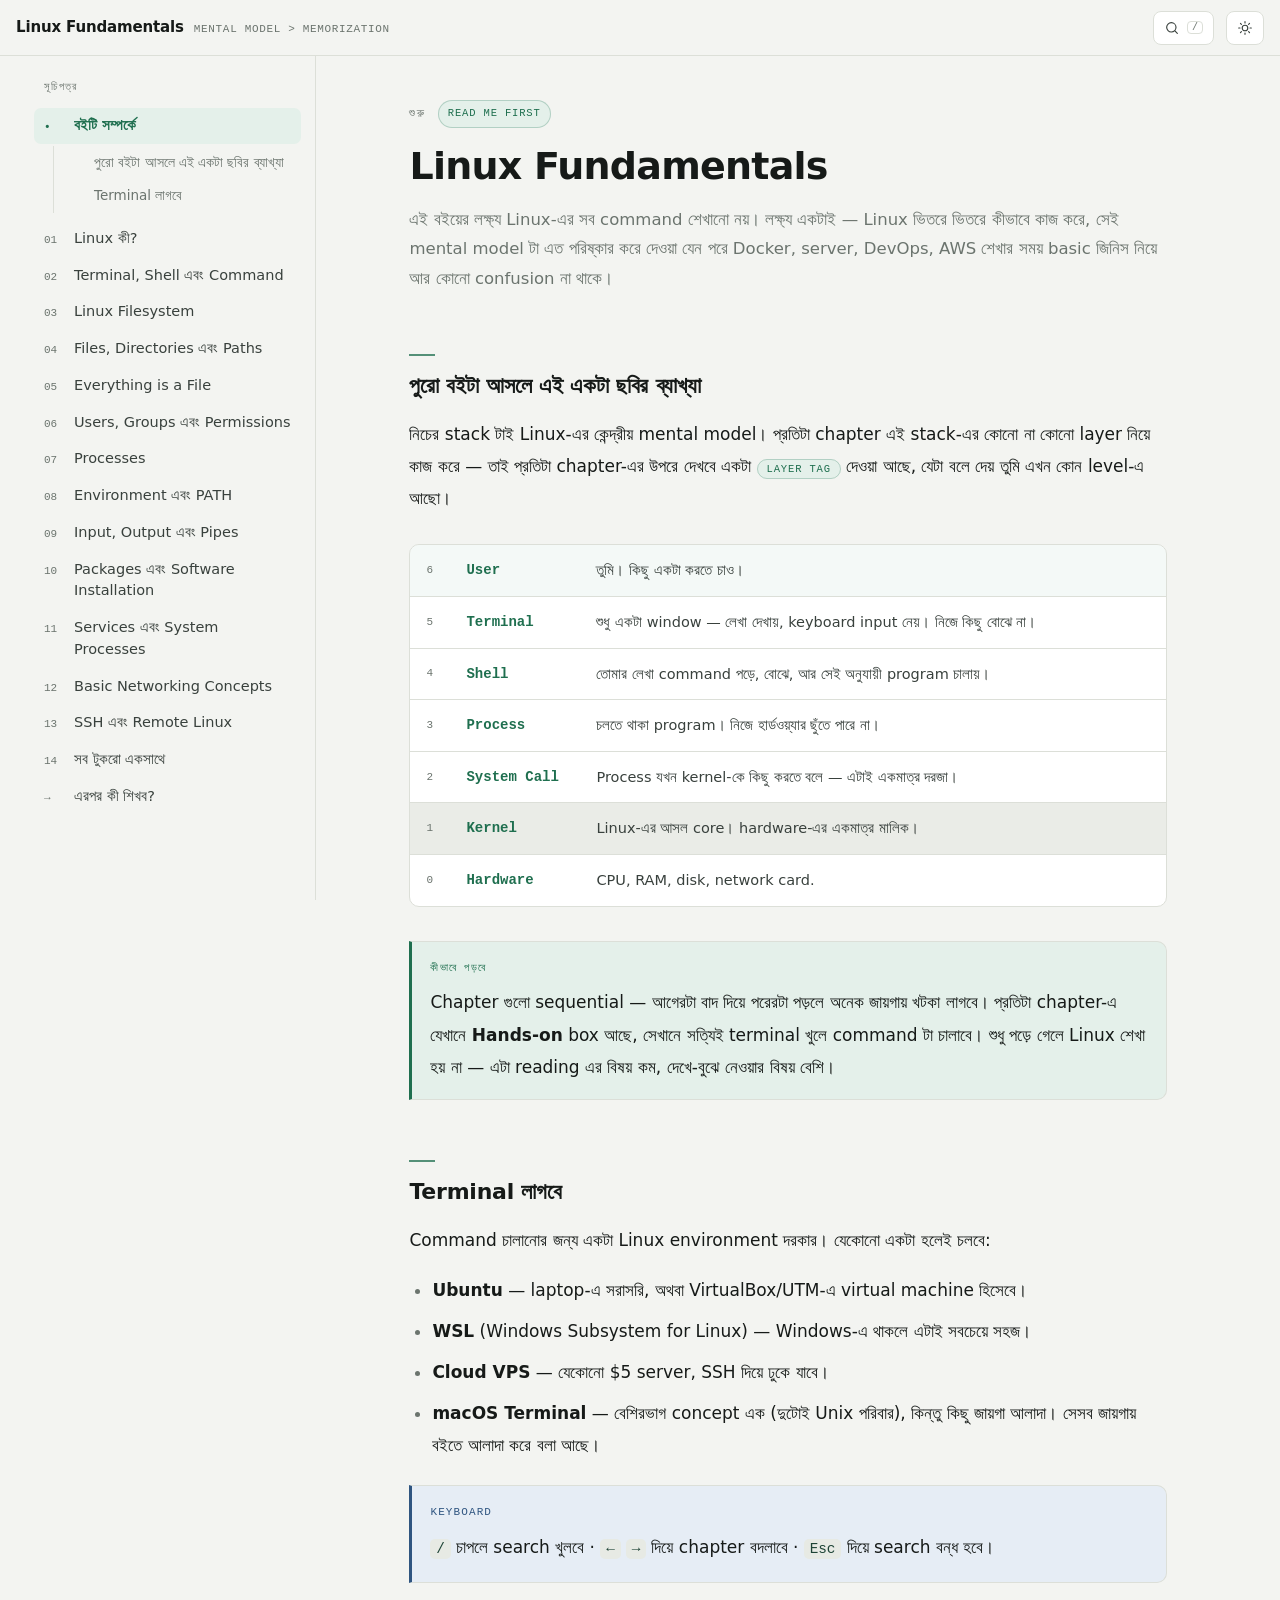
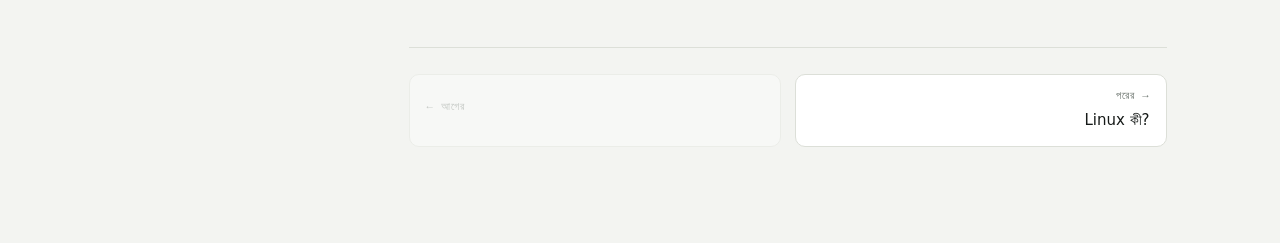
==== commit a7a8c510: "docs: update content in index.html" ====
--- a/index.html
+++ b/index.html
@@ -1,1558 +1,2766 @@
 <!DOCTYPE html>
-<html lang="bn">
+<html lang="bn" data-theme="light">
 <head>
-<meta charset="utf-8">
+<meta charset="UTF-8">
 <meta name="viewport" content="width=device-width, initial-scale=1">
-<title>Linux Fundamentals — Developer এর জন্য</title>
-<link rel="preconnect" href="https://fonts.googleapis.com">
-<link rel="preconnect" href="https://fonts.gstatic.com" crossorigin>
-<link href="https://fonts.googleapis.com/css2?family=IBM+Plex+Sans+Condensed:wght@400;600;700&family=IBM+Plex+Mono:wght@400;500;600&family=Newsreader:opsz,wght@6..72,400;6..72,500;6..72,600&family=Anek+Bangla:wdth,wght@75..100,400..700&family=Noto+Serif+Bengali:wght@400;500;600&display=swap" rel="stylesheet">
+<title>Linux Fundamentals — একটি Mental Model ভিত্তিক বই</title>
 <style>
+/* ============================================================
+   TOKENS
+   ============================================================ */
 :root{
-  --paper:#EFF1EA;
-  --bar:#DCE5D2;
-  --bar-soft:#E5EBDE;
-  --ink:#191C17;
-  --ink-2:#4E5548;
-  --ink-3:#7C8375;
-  --rule:#C4CCB8;
-  --rule-2:#DDE2D5;
-  --ditto:#453A93;
-  --ditto-2:#EDEAF8;
-  --display:"IBM Plex Sans Condensed","Anek Bangla",sans-serif;
-  --body:"Newsreader","Noto Serif Bengali",Georgia,serif;
-  --mono:"IBM Plex Mono",ui-monospace,Menlo,monospace;
-  --nav:280px;
-  --code-lh:26px;
-}
-*{box-sizing:border-box}
+  --bg:#F3F4F1;
+  --surface:#FFFFFF;
+  --surface-2:#EAECE7;
+  --text:#161A18;
+  --text-soft:#39413D;
+  --muted:#6B746E;
+  --border:#DCDFD8;
+  --border-strong:#C4C9C0;
+  --accent:#1F6F4F;
+  --accent-soft:#E4F0EA;
+  --amber:#8A5A00;
+  --amber-soft:#FBF0DC;
+  --red:#A32217;
+  --red-soft:#FBE7E4;
+  --blue:#2F5580;
+  --blue-soft:#E6EDF5;
+  --code-bg:#1B211F;
+  --code-text:#DCE5E0;
+  --code-inline-bg:#E7EAE4;
+  --code-inline-text:#1E4436;
+  --shadow:0 1px 2px rgba(20,30,25,.05), 0 8px 24px -14px rgba(20,30,25,.28);
+
+  --mono:"SF Mono",ui-monospace,"JetBrains Mono","Cascadia Mono",Menlo,Consolas,"Liberation Mono",monospace;
+  --bangla:"Noto Sans Bengali","Hind Siliguri","Baloo Da 2",SolaimanLipi,Kalpurush,"Nirmala UI","Shonar Bangla",system-ui,-apple-system,"Segoe UI",Roboto,sans-serif;
+
+  --measure:70ch;
+  --sidebar:296px;
+  --r:10px;
+}
+html[data-theme="dark"]{
+  --bg:#101413;
+  --surface:#171C1A;
+  --surface-2:#1E2523;
+  --text:#E2E8E4;
+  --text-soft:#C3CCC7;
+  --muted:#8B9791;
+  --border:#28302D;
+  --border-strong:#39433F;
+  --accent:#5FBF8E;
+  --accent-soft:#16261F;
+  --amber:#D9A441;
+  --amber-soft:#2A2115;
+  --red:#E77A6E;
+  --red-soft:#2C1A18;
+  --blue:#7FA9DA;
+  --blue-soft:#161F2A;
+  --code-bg:#0B0F0E;
+  --code-text:#D3DCD7;
+  --code-inline-bg:#20302A;
+  --code-inline-text:#8ED9B4;
+  --shadow:0 1px 2px rgba(0,0,0,.4), 0 10px 30px -18px rgba(0,0,0,.9);
+}
+
+/* ============================================================
+   BASE
+   ============================================================ */
+*,*::before,*::after{box-sizing:border-box}
 html{scroll-behavior:smooth;-webkit-text-size-adjust:100%}
 @media (prefers-reduced-motion:reduce){html{scroll-behavior:auto}*{animation:none!important;transition:none!important}}
 body{
-  margin:0;background:var(--paper);color:var(--ink);
-  font-family:var(--body);font-size:18px;line-height:1.72;
-  font-synthesis-weight:none;
-}
-
-/* ── masthead ─────────────────────────── */
-.mast{
-  position:sticky;top:0;z-index:60;background:var(--paper);
-  border-bottom:1px solid var(--ink);
-  display:flex;align-items:center;gap:14px;
-  padding:9px clamp(14px,3vw,26px);
-  font-family:var(--mono);font-size:11px;letter-spacing:.13em;text-transform:uppercase;
-}
-.mast b{font-weight:600;letter-spacing:.13em}
-.mast .rt{margin-left:auto;display:flex;align-items:center;gap:12px;color:var(--ink-3);min-width:0}
-#running{color:var(--ditto);white-space:nowrap;overflow:hidden;text-overflow:ellipsis;max-width:38vw;
-  font-family:var(--display);font-size:13px;letter-spacing:.02em;text-transform:none}
-.pbar{position:absolute;left:0;bottom:-1px;height:2px;background:var(--ditto);width:0}
-#menu{display:none;font:inherit;letter-spacing:.13em;text-transform:uppercase;background:none;
-  border:1px solid var(--rule);border-radius:0;padding:5px 10px;cursor:pointer;color:var(--ink)}
-
-.wrap{display:grid;grid-template-columns:var(--nav) minmax(0,1fr);
-  max-width:1320px;margin:0 auto;align-items:start}
-
-/* ── contents ─────────────────────────── */
-.nav{position:sticky;top:39px;height:calc(100vh - 39px);overflow-y:auto;
-  padding:26px 22px 60px 0;border-right:1px solid var(--rule);scrollbar-width:thin}
-.filter{width:100%;font-family:var(--mono);font-size:12px;padding:8px 10px;color:var(--ink);
-  background:transparent;border:1px solid var(--rule);border-radius:0;margin-bottom:22px}
-.filter:focus{outline:2px solid var(--ditto);outline-offset:-1px;border-color:var(--ditto)}
-.filter::placeholder{color:var(--ink-3);letter-spacing:.06em}
-.navgroup{margin-bottom:22px}
-.navlabel{font-family:var(--mono);font-size:9.5px;letter-spacing:.18em;color:var(--ink-3);
-  padding-bottom:6px;margin-bottom:7px;border-bottom:1px solid var(--rule-2)}
-.nav ul{list-style:none;margin:0;padding:0}
-.nav a{display:flex;gap:10px;align-items:baseline;text-decoration:none;color:var(--ink-2);
-  padding:4px 8px 4px 6px;border-left:2px solid transparent;transition:.14s}
-.nn{font-family:var(--mono);font-size:10.5px;color:var(--ink-3);flex:none;padding-top:2px}
-.nt{font-family:var(--display);font-size:14.5px;line-height:1.35}
-.nav a:hover{color:var(--ink);background:var(--bar-soft)}
-.nav a.on{color:var(--ditto);border-left-color:var(--ditto);background:var(--ditto-2)}
-.nav a.on .nn{color:var(--ditto)}
-.nav a:focus-visible{outline:2px solid var(--ditto);outline-offset:-2px}
-.nav li.hide{display:none}
-
-/* ── page ─────────────────────────────── */
-main{padding:0 clamp(16px,4vw,64px) 120px;min-width:0}
-.hero{padding:clamp(46px,9vw,96px) 0 40px;border-bottom:1px solid var(--ink)}
-.hero .tag{font-family:var(--mono);font-size:10.5px;letter-spacing:.2em;color:var(--ditto);
-  text-transform:uppercase;margin-bottom:22px}
-.hero h1{font-family:var(--display);font-weight:700;letter-spacing:-.015em;
-  font-size:clamp(40px,7.4vw,78px);line-height:.98;margin:0 0 6px}
-.hero h1 em{font-style:normal;color:var(--ditto)}
-.hero .sub{font-family:var(--display);font-weight:400;font-size:clamp(17px,2.2vw,23px);
-  color:var(--ink-2);max-width:34ch;line-height:1.35;margin:0 0 34px}
-.meta{display:flex;flex-wrap:wrap;gap:0;border-top:1px solid var(--rule);
-  font-family:var(--mono);font-size:11px;letter-spacing:.06em}
-.meta div{padding:11px 20px 11px 0;margin-right:20px;border-right:1px solid var(--rule-2);color:var(--ink-3)}
-.meta div:last-child{border:0}
-.meta b{color:var(--ink);font-weight:600}
-
-/* mode strip — signature */
-.strip{display:inline-flex;gap:3px;margin:30px 0 0;padding:0}
-.strip i{width:22px;height:26px;display:grid;place-items:center;font-family:var(--mono);
-  font-size:12px;font-style:normal;background:var(--bar);color:var(--ink-2);border:1px solid var(--rule)}
-.strip i.x{background:var(--ditto);color:#fff;border-color:var(--ditto)}
-.striplab{font-family:var(--mono);font-size:10px;letter-spacing:.14em;color:var(--ink-3);
-  margin-top:9px;text-transform:uppercase}
-
-/* ── chapters ─────────────────────────── */
-.ch{padding:56px 0 12px;border-bottom:1px solid var(--rule-2);max-width:74ch;scroll-margin-top:56px}
-.ch:last-child{border:0}
-.eyebrow{display:flex;align-items:center;gap:9px;font-family:var(--mono);font-size:10.5px;
-  letter-spacing:.16em;color:var(--ink-3);text-transform:uppercase;margin-bottom:12px}
-.eyebrow .sec{color:var(--ditto);font-weight:600}
-.eyebrow .dot{color:var(--rule)}
-.chh h2{font-family:var(--display);font-weight:700;font-size:clamp(27px,3.7vw,40px);
-  line-height:1.1;letter-spacing:-.01em;margin:0 0 26px}
-.ch h3{font-family:var(--display);font-weight:600;font-size:22px;line-height:1.3;
-  margin:40px 0 12px;padding-top:14px;border-top:1px solid var(--rule-2)}
-.ch h4{font-family:var(--display);font-weight:600;font-size:17px;margin:26px 0 8px}
-.ch p{margin:0 0 17px}
-.ch ul,.ch ol{margin:0 0 18px;padding-left:22px}
-.ch li{margin-bottom:7px}
-.ch li::marker{color:var(--ink-3)}
-.ch a{color:var(--ditto)}
-.ch strong{font-weight:600;color:var(--ink)}
-.ch em{font-style:italic}
-
-/* inline code */
-.ch :not(pre)>code{font-family:var(--mono);font-size:.82em;background:var(--bar);
-  padding:1px 5px;border:1px solid var(--rule-2);white-space:nowrap}
-
-/* blockquote */
-.ch blockquote{margin:0 0 24px;padding:14px 20px;background:var(--ditto-2);
-  border-left:2px solid var(--ditto);font-size:16.5px;color:var(--ink-2)}
-.ch blockquote p:last-child{margin:0}
-
-/* ── greenbar code ────────────────────── */
-.ch pre{position:relative;margin:0 0 22px;border:1px solid var(--rule);
-  background:var(--paper);overflow:hidden}
-.ch pre>code{display:block;font-family:var(--mono);font-size:13.5px;line-height:var(--code-lh);
-  padding:13px 16px;overflow-x:auto;white-space:pre;
-  background-image:repeating-linear-gradient(to bottom,
-    var(--bar) 0 var(--code-lh), transparent var(--code-lh) calc(var(--code-lh)*2));
-  background-position:0 13px;background-attachment:local}
-.ch pre .cm{color:var(--ink-3);font-style:italic}
-.copy{position:absolute;top:0;right:0;font-family:var(--mono);font-size:9.5px;letter-spacing:.12em;
-  text-transform:uppercase;background:var(--paper);color:var(--ink-3);border:0;
-  border-left:1px solid var(--rule);border-bottom:1px solid var(--rule);
-  padding:5px 9px;cursor:pointer;opacity:0;transition:.15s}
-.ch pre:hover .copy,.copy:focus-visible{opacity:1}
-.copy:hover{color:var(--ditto)}
-.copy.ok{color:var(--ditto);opacity:1}
-
-/* ── tables (greenbar rows) ───────────── */
-.tw{overflow-x:auto;margin:0 0 24px;border:1px solid var(--rule)}
-.ch table{border-collapse:collapse;width:100%;font-size:15.5px;background:var(--paper)}
-.ch th{font-family:var(--mono);font-size:10px;letter-spacing:.13em;text-transform:uppercase;
-  text-align:left;padding:9px 14px;border-bottom:1px solid var(--ink);color:var(--ink-2);white-space:nowrap}
-.ch td{padding:8px 14px;vertical-align:top;border-bottom:1px solid var(--rule-2)}
-.ch tbody tr:nth-child(odd){background:var(--bar)}
-.ch tr:last-child td{border-bottom:0}
-.ch td code{white-space:nowrap}
-
-footer{border-top:1px solid var(--ink);padding:26px clamp(16px,4vw,64px) 60px;
-  font-family:var(--mono);font-size:11px;letter-spacing:.08em;color:var(--ink-3);
-  display:flex;gap:16px;flex-wrap:wrap}
-footer a{color:var(--ditto)}
-.top{margin-left:auto;background:none;border:1px solid var(--rule);color:var(--ink-2);
-  font:inherit;letter-spacing:.12em;text-transform:uppercase;padding:5px 11px;cursor:pointer}
-.top:hover{border-color:var(--ditto);color:var(--ditto)}
-
-/* ── responsive ───────────────────────── */
+  margin:0;background:var(--bg);color:var(--text);
+  font-family:var(--bangla);font-size:17px;line-height:1.9;
+  font-feature-settings:"kern";
+  -webkit-font-smoothing:antialiased;
+}
+h1,h2,h3,h4{line-height:1.45;font-weight:700;color:var(--text)}
+p{margin:0 0 1.05em}
+a{color:var(--accent);text-decoration-thickness:1px;text-underline-offset:3px}
+::selection{background:var(--accent-soft);color:var(--text)}
+:focus-visible{outline:2px solid var(--accent);outline-offset:3px;border-radius:4px}
+
+/* utility face — the "machine voice" of the book */
+.mono,.eyebrow,.layer-tag,.kbd,.tocnum,.ch-num{font-family:var(--mono)}
+
+/* ============================================================
+   PROGRESS BAR
+   ============================================================ */
+#progress{position:fixed;top:0;left:0;height:2px;width:0;background:var(--accent);z-index:60;transition:width .1s linear}
+
+/* ============================================================
+   TOPBAR
+   ============================================================ */
+header.topbar{
+  position:sticky;top:0;z-index:50;
+  display:flex;align-items:center;gap:12px;
+  height:56px;padding:0 16px;
+  background:var(--bg);
+  background:color-mix(in srgb,var(--bg) 88%,transparent);
+  backdrop-filter:saturate(140%) blur(10px);
+  border-bottom:1px solid var(--border);
+}
+.brand{display:flex;align-items:baseline;gap:10px;min-width:0}
+.brand b{font-size:15px;letter-spacing:-.01em;white-space:nowrap}
+.brand span{font-family:var(--mono);font-size:11px;color:var(--muted);letter-spacing:.06em;text-transform:uppercase}
+.spacer{flex:1}
+.iconbtn{
+  display:inline-flex;align-items:center;justify-content:center;gap:7px;
+  height:34px;min-width:34px;padding:0 10px;
+  background:var(--surface);color:var(--text-soft);
+  border:1px solid var(--border);border-radius:8px;cursor:pointer;
+  font-family:var(--mono);font-size:12px;
+}
+.iconbtn:hover{border-color:var(--border-strong);color:var(--text)}
+.iconbtn svg{width:16px;height:16px;stroke:currentColor;fill:none;stroke-width:1.7;stroke-linecap:round;stroke-linejoin:round}
+#menuBtn{display:none}
+#searchBtn .kbdhint{color:var(--muted);border:1px solid var(--border);border-radius:4px;padding:0 4px;font-size:10px}
+
+/* ============================================================
+   LAYOUT
+   ============================================================ */
+.wrap{display:flex;align-items:flex-start;max-width:1240px;margin:0 auto}
+aside{
+  position:sticky;top:56px;flex:0 0 var(--sidebar);width:var(--sidebar);
+  height:calc(100vh - 56px);overflow-y:auto;padding:22px 14px 60px;
+  border-right:1px solid var(--border);
+  scrollbar-width:thin;
+}
+aside .sec-label{
+  font-family:var(--mono);font-size:10.5px;letter-spacing:.12em;text-transform:uppercase;
+  color:var(--muted);padding:0 10px;margin-bottom:10px;
+}
+nav ol{list-style:none;margin:0;padding:0}
+.toc-item{
+  display:flex;gap:10px;align-items:baseline;width:100%;text-align:left;
+  padding:7px 10px;margin-bottom:1px;border:0;background:none;cursor:pointer;
+  border-radius:7px;color:var(--text-soft);font-family:var(--bangla);font-size:14.5px;line-height:1.5;
+}
+.toc-item:hover{background:var(--surface-2)}
+.toc-item .tocnum{font-size:11px;color:var(--muted);flex:0 0 20px}
+.toc-item.active{background:var(--accent-soft);color:var(--accent);font-weight:600}
+.toc-item.active .tocnum{color:var(--accent)}
+.toc-sub{list-style:none;margin:2px 0 8px;padding:0 0 0 32px;border-left:1px solid var(--border);margin-left:19px}
+.toc-sub a{display:block;padding:4px 8px;font-size:13.5px;color:var(--muted);text-decoration:none;border-radius:6px}
+.toc-sub a:hover{color:var(--accent);background:var(--surface-2)}
+
+main{flex:1;min-width:0;padding:44px 40px 96px}
+.col{max-width:var(--measure);margin:0 auto}
+
+/* ============================================================
+   CHAPTER
+   ============================================================ */
+.chapter{display:none}
+.chapter.active{display:block;animation:fade .28s ease}
+@keyframes fade{from{opacity:0;transform:translateY(6px)}to{opacity:1;transform:none}}
+
+.ch-head{margin-bottom:38px;padding-bottom:26px;border-bottom:1px solid var(--border)}
+.ch-meta{display:flex;align-items:center;gap:12px;margin-bottom:14px;flex-wrap:wrap}
+.ch-num{font-size:12px;letter-spacing:.14em;color:var(--muted);text-transform:uppercase}
+.layer-tag{
+  font-size:10.5px;letter-spacing:.08em;text-transform:uppercase;
+  padding:3px 9px;border-radius:999px;
+  background:var(--accent-soft);color:var(--accent);border:1px solid color-mix(in srgb,var(--accent) 25%,transparent);
+}
+.ch-head h2{margin:0;font-size:clamp(27px,4.4vw,38px);letter-spacing:-.02em;line-height:1.28}
+.ch-lede{margin-top:14px;color:var(--muted);font-size:16.5px;line-height:1.8}
+
+.chapter h3{
+  margin:52px 0 16px;font-size:22px;letter-spacing:-.01em;
+  padding-top:8px;
+}
+.chapter h3::before{
+  content:"";display:block;width:26px;height:2px;background:var(--accent);
+  margin-bottom:14px;opacity:.75;
+}
+.chapter h4{margin:30px 0 10px;font-size:17px;color:var(--text)}
+.chapter ul,.chapter ol{margin:0 0 1.1em;padding-left:1.35em}
+.chapter li{margin-bottom:.5em}
+.chapter li::marker{color:var(--muted)}
+strong{font-weight:700;color:var(--text)}
+hr{border:0;border-top:1px solid var(--border);margin:44px 0}
+
+code{
+  font-family:var(--mono);font-size:.845em;
+  background:var(--code-inline-bg);color:var(--code-inline-text);
+  padding:.15em .4em;border-radius:5px;word-break:break-word;
+}
+
+/* ============================================================
+   CODE BLOCK
+   ============================================================ */
+.code{position:relative;margin:22px 0}
+.code-bar{
+  display:flex;align-items:center;justify-content:space-between;
+  background:var(--code-bg);border:1px solid transparent;border-bottom:1px solid rgba(255,255,255,.09);
+  padding:7px 10px 7px 14px;border-radius:var(--r) var(--r) 0 0;
+}
+.code-bar span{font-family:var(--mono);font-size:11px;color:#8FA69A;letter-spacing:.05em}
+.copy{
+  font-family:var(--mono);font-size:11px;color:#9FB5A9;background:rgba(255,255,255,.07);
+  border:0;border-radius:6px;padding:4px 9px;cursor:pointer;
+}
+.copy:hover{background:rgba(255,255,255,.14);color:#DCE5E0}
+.copy.done{color:#7FD9A9}
+.code pre{
+  margin:0;background:var(--code-bg);color:var(--code-text);
+  padding:14px 16px;border-radius:0 0 var(--r) var(--r);
+  overflow-x:auto;font-family:var(--mono);font-size:13.5px;line-height:1.75;
+}
+.code pre .c{color:#7E9A8C}          /* comment */
+.code pre .p{color:#6FBF97}          /* prompt */
+.code pre .o{color:#9FB5A9}          /* output */
+.diagram{
+  background:var(--surface);border:1px solid var(--border);border-radius:var(--r);
+  padding:18px 16px;margin:24px 0;overflow-x:auto;
+  font-family:var(--mono);font-size:12.5px;line-height:1.6;color:var(--text-soft);
+  white-space:pre;
+}
+
+/* ============================================================
+   CALLOUTS
+   ============================================================ */
+.box{
+  border:1px solid var(--border);border-left:3px solid var(--accent);
+  background:var(--surface);border-radius:0 var(--r) var(--r) 0;
+  padding:16px 18px;margin:24px 0;
+}
+.box .box-t{
+  display:flex;align-items:center;gap:8px;margin-bottom:8px;
+  font-family:var(--mono);font-size:11px;letter-spacing:.1em;text-transform:uppercase;color:var(--accent);
+}
+.box p:last-child,.box ul:last-child,.box ol:last-child{margin-bottom:0}
+.box.note{border-left-color:var(--blue);background:var(--blue-soft)}
+.box.note .box-t{color:var(--blue)}
+.box.tip{border-left-color:var(--accent);background:var(--accent-soft)}
+.box.warn{border-left-color:var(--amber);background:var(--amber-soft)}
+.box.warn .box-t{color:var(--amber)}
+.box.danger{border-left-color:var(--red);background:var(--red-soft)}
+.box.danger .box-t{color:var(--red)}
+.box.confuse{border-left-color:var(--border-strong);background:var(--surface-2)}
+.box.confuse .box-t{color:var(--muted)}
+
+.lab{
+  border:1px solid var(--border-strong);border-radius:var(--r);
+  background:var(--surface);padding:18px 20px;margin:26px 0;box-shadow:var(--shadow);
+}
+.lab .lab-t{
+  font-family:var(--mono);font-size:11px;letter-spacing:.1em;text-transform:uppercase;
+  color:var(--muted);margin-bottom:10px;display:flex;align-items:center;gap:8px;
+}
+.lab .lab-t::before{content:"›";color:var(--accent);font-size:16px;line-height:1}
+.lab h4{margin-top:0}
+
+.recap{
+  border:1px dashed var(--border-strong);border-radius:var(--r);
+  padding:18px 20px;margin:34px 0 0;background:transparent;
+}
+.recap .box-t{font-family:var(--mono);font-size:11px;letter-spacing:.1em;text-transform:uppercase;color:var(--muted);margin-bottom:10px}
+.recap ul{margin-bottom:0}
+
+table{width:100%;border-collapse:collapse;margin:22px 0;font-size:15px}
+th,td{border:1px solid var(--border);padding:9px 12px;text-align:left;vertical-align:top}
+th{background:var(--surface-2);font-weight:600;font-size:13.5px}
+td code{font-size:.9em}
+
+/* ============================================================
+   PREV / NEXT
+   ============================================================ */
+.pager{display:flex;gap:14px;margin-top:64px;padding-top:26px;border-top:1px solid var(--border)}
+.pager button{
+  flex:1;text-align:left;background:var(--surface);border:1px solid var(--border);
+  border-radius:var(--r);padding:14px 16px;cursor:pointer;color:var(--text);
+  font-family:var(--bangla);font-size:15px;line-height:1.5;
+}
+.pager button:hover:not(:disabled){border-color:var(--accent);color:var(--accent)}
+.pager button:disabled{opacity:.35;cursor:not-allowed}
+.pager .dir{display:block;font-family:var(--mono);font-size:10.5px;letter-spacing:.1em;text-transform:uppercase;color:var(--muted);margin-bottom:5px}
+.pager .nextbtn{text-align:right}
+
+/* ============================================================
+   SEARCH
+   ============================================================ */
+#searchOverlay{
+  position:fixed;inset:0;z-index:80;display:none;
+  background:rgba(10,14,12,.5);backdrop-filter:blur(3px);
+  padding:12vh 16px 16px;
+}
+#searchOverlay.open{display:block}
+.search-panel{
+  max-width:640px;margin:0 auto;background:var(--surface);
+  border:1px solid var(--border-strong);border-radius:14px;box-shadow:0 30px 70px -25px rgba(0,0,0,.6);
+  overflow:hidden;
+}
+.search-panel input{
+  width:100%;border:0;outline:0;background:transparent;color:var(--text);
+  padding:17px 20px;font-size:17px;font-family:var(--bangla);
+  border-bottom:1px solid var(--border);
+}
+.search-panel input::placeholder{color:var(--muted)}
+#results{max-height:52vh;overflow-y:auto;padding:8px}
+#results .r{
+  display:block;width:100%;text-align:left;background:none;border:0;cursor:pointer;
+  padding:11px 13px;border-radius:9px;color:var(--text);font-family:var(--bangla);
+}
+#results .r:hover,#results .r.sel{background:var(--surface-2)}
+#results .r .rt{font-size:14.5px;font-weight:600;display:flex;gap:9px;align-items:baseline}
+#results .r .rt em{font-family:var(--mono);font-style:normal;font-size:11px;color:var(--muted)}
+#results .r .rs{font-size:13px;color:var(--muted);line-height:1.6;margin-top:3px;
+  display:-webkit-box;-webkit-line-clamp:2;-webkit-box-orient:vertical;overflow:hidden}
+#results mark{background:var(--accent-soft);color:var(--accent);padding:0 2px;border-radius:3px}
+.search-foot{
+  display:flex;gap:16px;padding:9px 16px;border-top:1px solid var(--border);
+  background:var(--surface-2);font-family:var(--mono);font-size:11px;color:var(--muted);
+}
+.empty{padding:26px 16px;text-align:center;color:var(--muted);font-size:14px}
+
+/* ============================================================
+   COVER + APPENDIX
+   ============================================================ */
+.cover .ch-head{border-bottom:0;padding-bottom:0}
+.stack{
+  display:grid;gap:0;margin:30px 0 34px;border:1px solid var(--border);
+  border-radius:var(--r);overflow:hidden;background:var(--surface);
+}
+.stack .row{
+  display:flex;align-items:center;gap:14px;padding:12px 16px;
+  border-bottom:1px solid var(--border);
+}
+.stack .row:last-child{border-bottom:0}
+.stack .row .n{font-family:var(--mono);font-size:11px;color:var(--muted);flex:0 0 26px}
+.stack .row .l{font-family:var(--mono);font-size:14px;font-weight:600;flex:0 0 116px;color:var(--accent)}
+.stack .row .d{font-size:14.5px;color:var(--text-soft);line-height:1.55}
+.stack .row:nth-child(1){background:color-mix(in srgb,var(--accent-soft) 40%,transparent)}
+.stack .row:nth-child(6){background:var(--surface-2)}
+
+.qgrid{columns:2;column-gap:26px;margin:18px 0}
+.qgrid li{break-inside:avoid}
+@media(max-width:640px){.qgrid{columns:1}}
+
+/* ============================================================
+   RESPONSIVE
+   ============================================================ */
+.scrim{position:fixed;inset:0;background:rgba(10,14,12,.45);z-index:44;display:none}
+.scrim.open{display:block}
 @media (max-width:960px){
-  .wrap{grid-template-columns:1fr}
-  #menu{display:block}
-  .nav{position:fixed;inset:39px auto 0 0;width:min(320px,86vw);height:calc(100vh - 39px);
-    background:var(--paper);border-right:1px solid var(--ink);z-index:55;
-    padding:22px 20px 60px;transform:translateX(-101%);transition:transform .22s ease}
-  .nav.open{transform:none;box-shadow:24px 0 60px rgba(25,28,23,.13)}
-  .scrim{position:fixed;inset:39px 0 0;background:rgba(25,28,23,.35);z-index:50;display:none}
-  .scrim.on{display:block}
-  body{font-size:17px}
-  .ch pre>code{font-size:12.5px}
-  #running{max-width:34vw}
+  #menuBtn{display:inline-flex}
+  aside{
+    position:fixed;top:56px;left:0;z-index:45;width:302px;flex-basis:302px;
+    background:var(--surface);transform:translateX(-104%);transition:transform .22s ease,visibility .22s;
+    box-shadow:var(--shadow);visibility:hidden;
+  }
+  aside.open{transform:none;visibility:visible}
+  main{padding:30px 20px 80px}
+  body{font-size:16.5px}
+  .brand span{display:none}
+  #searchBtn .kbdhint{display:none}
 }
 @media (max-width:520px){
-  .meta div{border-right:0;padding-right:0;margin-right:16px}
-  .ch{padding-top:40px}
+  main{padding:24px 15px 70px}
+  .pager{flex-direction:column}
+  .code pre{font-size:12.5px}
+  .diagram{font-size:11px}
+}
+@media print{
+  aside,header.topbar,.pager,#progress{display:none}
+  .chapter{display:block!important;page-break-after:always}
 }
 </style>
 </head>
 <body>
 
-<div class="mast">
-  <button id="menu" aria-label="সূচিপত্র" aria-expanded="false">Contents</button>
-  <b>Linux&#8209;Fundamentals(20)</b>
-  <div class="rt">
-    <span id="running">শুরু</span>
-  </div>
-  <div class="pbar" id="pbar"></div>
-</div>
+<div id="progress"></div>
+
+<header class="topbar">
+  <button class="iconbtn" id="menuBtn" aria-label="Menu">
+    <svg viewBox="0 0 24 24"><path d="M4 7h16M4 12h16M4 17h16"/></svg>
+  </button>
+  <div class="brand">
+    <b>Linux Fundamentals</b>
+    <span>mental model &gt; memorization</span>
+  </div>
+  <div class="spacer"></div>
+  <button class="iconbtn" id="searchBtn" aria-label="Search" title="খুঁজুন (/)">
+    <svg viewBox="0 0 24 24"><circle cx="11" cy="11" r="7"/><path d="M20 20l-3.6-3.6"/></svg>
+    <span class="kbdhint">/</span>
+  </button>
+  <button class="iconbtn" id="themeBtn" aria-label="Theme" title="Dark / light">
+    <svg id="themeIcon" viewBox="0 0 24 24"><circle cx="12" cy="12" r="4.2"/><path d="M12 2.5v2M12 19.5v2M2.5 12h2M19.5 12h2M5.2 5.2l1.4 1.4M17.4 17.4l1.4 1.4M18.8 5.2l-1.4 1.4M6.6 17.4l-1.4 1.4"/></svg>
+  </button>
+</header>
 
 <div class="scrim" id="scrim"></div>
 
 <div class="wrap">
-  <aside class="nav" id="nav" aria-label="সূচিপত্র">
-    <input class="filter" id="filter" type="search" placeholder="chapter খুঁজুন…" aria-label="chapter filter">
-    <div id="navlist">
-<div class="navgroup"><div class="navlabel">FOUNDATION</div><ul>
-<li><a href="#s-1" data-t="linux আসলে কী"><span class="nn">01</span><span class="nt">Linux আসলে কী</span></a></li>
-<li><a href="#s-2" data-t="everything is a file"><span class="nn">02</span><span class="nt">Everything is a File</span></a></li>
-<li><a href="#s-3" data-t="filesystem hierarchy"><span class="nn">03</span><span class="nt">Filesystem Hierarchy</span></a></li>
-<li><a href="#s-4" data-t="shell আর terminal"><span class="nn">04</span><span class="nt">Shell আর Terminal</span></a></li>
-</ul></div>
-<div class="navgroup"><div class="navlabel">DAILY DRIVING</div><ul>
-<li><a href="#s-5" data-t="navigation আর file operations"><span class="nn">05</span><span class="nt">Navigation আর File Operations</span></a></li>
-<li><a href="#s-6" data-t="file পড়া আর দেখা"><span class="nn">06</span><span class="nt">File পড়া আর দেখা</span></a></li>
-<li><a href="#s-7" data-t="redirection আর pipe"><span class="nn">07</span><span class="nt">Redirection আর Pipe</span></a></li>
-<li><a href="#s-8" data-t="text processing tools"><span class="nn">08</span><span class="nt">Text Processing Tools</span></a></li>
-</ul></div>
-<div class="navgroup"><div class="navlabel">SYSTEM</div><ul>
-<li><a href="#s-9" data-t="users, groups আর permissions"><span class="nn">09</span><span class="nt">Users, Groups আর Permissions</span></a></li>
-<li><a href="#s-10" data-t="process management"><span class="nn">10</span><span class="nt">Process Management</span></a></li>
-<li><a href="#s-11" data-t="systemd আর services"><span class="nn">11</span><span class="nt">systemd আর Services</span></a></li>
-<li><a href="#s-12" data-t="package management"><span class="nn">12</span><span class="nt">Package Management</span></a></li>
-</ul></div>
-<div class="navgroup"><div class="navlabel">PRACTICAL</div><ul>
-<li><a href="#s-13" data-t="networking commands"><span class="nn">13</span><span class="nt">Networking Commands</span></a></li>
-<li><a href="#s-14" data-t="disk আর mount"><span class="nn">14</span><span class="nt">Disk আর Mount</span></a></li>
-<li><a href="#s-15" data-t="environment variables আর path"><span class="nn">15</span><span class="nt">Environment Variables আর PATH</span></a></li>
-<li><a href="#s-16" data-t="cron আর scheduled jobs"><span class="nn">16</span><span class="nt">Cron আর Scheduled Jobs</span></a></li>
-<li><a href="#s-17" data-t="logs আর troubleshooting"><span class="nn">17</span><span class="nt">Logs আর Troubleshooting</span></a></li>
-<li><a href="#s-18" data-t="shell scripting basics"><span class="nn">18</span><span class="nt">Shell Scripting Basics</span></a></li>
-<li><a href="#s-19" data-t="ssh আর remote server"><span class="nn">19</span><span class="nt">SSH আর Remote Server</span></a></li>
-<li><a href="#s-20" data-t="একটা real deployment — শুরু থেকে শেষ"><span class="nn">20</span><span class="nt">একটা Real Deployment — শুরু থেকে শেষ</span></a></li>
-</ul></div>
-<div class="navgroup"><div class="navlabel">APPENDIX</div><ul>
-<li><a href="#s-21" data-t="cheat sheet"><span class="nn">·</span><span class="nt">Cheat Sheet</span></a></li>
-<li><a href="#s-22" data-t="এরপর কী"><span class="nn">·</span><span class="nt">এরপর কী</span></a></li>
-</ul></div>
+  <aside id="sidebar">
+    <div class="sec-label">সূচিপত্র</div>
+    <nav><ol id="toc"></ol></nav>
+  </aside>
+
+  <main>
+    <div class="col" id="content">
+
+<!-- ================= COVER ================= -->
+<section class="chapter cover active" id="ch0" data-title="বইটি সম্পর্কে" data-layer="start">
+  <div class="ch-head">
+    <div class="ch-meta"><span class="ch-num">শুরু</span><span class="layer-tag">read me first</span></div>
+    <h2>Linux Fundamentals</h2>
+    <p class="ch-lede">এই বইয়ের লক্ষ্য Linux-এর সব command শেখানো নয়। লক্ষ্য একটাই — Linux ভিতরে ভিতরে কীভাবে কাজ করে, সেই mental model টা এত পরিষ্কার করে দেওয়া যেন পরে Docker, server, DevOps, AWS শেখার সময় basic জিনিস নিয়ে আর কোনো confusion না থাকে।</p>
+  </div>
+
+  <h3>পুরো বইটা আসলে এই একটা ছবির ব্যাখ্যা</h3>
+  <p>নিচের stack টাই Linux-এর কেন্দ্রীয় mental model। প্রতিটা chapter এই stack-এর কোনো না কোনো layer নিয়ে কাজ করে — তাই প্রতিটা chapter-এর উপরে দেখবে একটা <span class="layer-tag">layer tag</span> দেওয়া আছে, যেটা বলে দেয় তুমি এখন কোন level-এ আছো।</p>
+
+  <div class="stack">
+    <div class="row"><span class="n">6</span><span class="l">User</span><span class="d">তুমি। কিছু একটা করতে চাও।</span></div>
+    <div class="row"><span class="n">5</span><span class="l">Terminal</span><span class="d">শুধু একটা window — লেখা দেখায়, keyboard input নেয়। নিজে কিছু বোঝে না।</span></div>
+    <div class="row"><span class="n">4</span><span class="l">Shell</span><span class="d">তোমার লেখা command পড়ে, বোঝে, আর সেই অনুযায়ী program চালায়।</span></div>
+    <div class="row"><span class="n">3</span><span class="l">Process</span><span class="d">চলতে থাকা program। নিজে হার্ডওয়্যার ছুঁতে পারে না।</span></div>
+    <div class="row"><span class="n">2</span><span class="l">System Call</span><span class="d">Process যখন kernel-কে কিছু করতে বলে — এটাই একমাত্র দরজা।</span></div>
+    <div class="row"><span class="n">1</span><span class="l">Kernel</span><span class="d">Linux-এর আসল core। hardware-এর একমাত্র মালিক।</span></div>
+    <div class="row"><span class="n">0</span><span class="l">Hardware</span><span class="d">CPU, RAM, disk, network card.</span></div>
+  </div>
+
+  <div class="box tip">
+    <div class="box-t">কীভাবে পড়বে</div>
+    <p>Chapter গুলো sequential — আগেরটা বাদ দিয়ে পরেরটা পড়লে অনেক জায়গায় খটকা লাগবে। প্রতিটা chapter-এ যেখানে <b>Hands-on</b> box আছে, সেখানে সত্যিই terminal খুলে command টা চালাবে। শুধু পড়ে গেলে Linux শেখা হয় না — এটা reading এর বিষয় কম, দেখে-বুঝে নেওয়ার বিষয় বেশি।</p>
+  </div>
+
+  <h3>Terminal লাগবে</h3>
+  <p>Command চালানোর জন্য একটা Linux environment দরকার। যেকোনো একটা হলেই চলবে:</p>
+  <ul>
+    <li><b>Ubuntu</b> — laptop-এ সরাসরি, অথবা VirtualBox/UTM-এ virtual machine হিসেবে।</li>
+    <li><b>WSL</b> (Windows Subsystem for Linux) — Windows-এ থাকলে এটাই সবচেয়ে সহজ।</li>
+    <li><b>Cloud VPS</b> — যেকোনো $5 server, SSH দিয়ে ঢুকে যাবে।</li>
+    <li><b>macOS Terminal</b> — বেশিরভাগ concept এক (দুটোই Unix পরিবার), কিন্তু কিছু জায়গা আলাদা। সেসব জায়গায় বইতে আলাদা করে বলা আছে।</li>
+  </ul>
+
+  <div class="box note">
+    <div class="box-t">Keyboard</div>
+    <p><span class="kbd"><code>/</code></span> চাপলে search খুলবে · <code>←</code> <code>→</code> দিয়ে chapter বদলাবে · <code>Esc</code> দিয়ে search বন্ধ হবে।</p>
+  </div>
+</section>
+
+
+<!-- ================= CH 1 ================= -->
+<section class="chapter" id="ch1" data-title="Linux কী?" data-layer="concept">
+  <div class="ch-head">
+    <div class="ch-meta"><span class="ch-num">Chapter 01</span><span class="layer-tag">concept</span></div>
+    <h2>Linux কী?</h2>
+    <p class="ch-lede">"Linux" শব্দটা মানুষ তিন-চার রকম অর্থে ব্যবহার করে, আর এখান থেকেই beginner-দের প্রথম confusion শুরু হয়। এই chapter-এ শব্দগুলো আলাদা করে নেব — Kernel, Linux, Distribution, Ubuntu।</p>
+  </div>
+
+  <h3>কেন এই chapter দরকার</h3>
+  <p>"আমি Ubuntu use করি" আর "আমি Linux use করি" — দুটো কথাই ঠিক, কিন্তু দুটো ভিন্ন জিনিস বোঝায়। এই পার্থক্যটা এখনই পরিষ্কার না হলে পরে যখন CentOS, Debian, Alpine, Docker image এসব সামনে আসবে, তখন মনে হবে সব আলাদা আলাদা OS। আসলে না।</p>
+
+  <h3>Operating System কী?</h3>
+  <p>Computer-এ hardware আছে — CPU, RAM, disk, network card। আর আছে তোমার programs — browser, VS Code, Node.js server। এখন সমস্যা হলো, একই সময়ে ২০টা program চলছে, সবাই CPU চায়, সবাই RAM চায়, সবাই disk-এ লিখতে চায়।</p>
+  <p>কেউ একজনকে মাঝখানে দাঁড়িয়ে সব সামলাতে হয় — কে কতটুকু CPU পাবে, কার data কোথায় থাকবে, একটা program যেন অন্য program-এর memory-তে হাত না দেয়। এই সামলানোর কাজটাই <b>Operating System</b>-এর কাজ।</p>
+  <p>মূলত OS চারটা resource manage করে: <b>CPU</b> (কে কখন চলবে), <b>Memory</b> (কার কতটুকু RAM), <b>Storage</b> (file কোথায়, কে পড়তে পারবে), <b>Devices</b> (keyboard, network card, screen)।</p>
+
+  <h3>Kernel কী?</h3>
+  <p><b>Kernel</b> হলো OS-এর একেবারে core software layer — যেটা hardware আর running programs-এর মাঝখানে বসে সব কিছু নিয়ন্ত্রণ করে। উপরের চারটা কাজ আসলে kernel-ই করে।</p>
+  <p>গুরুত্বপূর্ণ কথা: <b>তোমার কোনো program সরাসরি hardware ছুঁতে পারে না।</b> তোমার Node.js server চাইলেই disk-এ গিয়ে data লিখে দিতে পারে না। তাকে kernel-কে অনুরোধ করতে হয় — "এই file টা open করে দাও", "এই bytes গুলো লিখে দাও"। এই অনুরোধ করার নিয়মমাফিক পদ্ধতির নাম <b>System Call</b>।</p>
+
+  <pre class="diagram">    আমার program (Node.js, browser, ls)
+              │
+              │  system call  →  "file টা open করো"
+              ▼
+    ┌───────────────────────┐
+    │        KERNEL         │   ← একমাত্র এই layer-টার
+    │  process, memory,     │     hardware access আছে
+    │  filesystem, network  │
+    └───────────────────────┘
+              │
+              ▼
+       CPU · RAM · Disk · NIC</pre>
+
+  <div class="box tip">
+    <div class="box-t">Analogy</div>
+    <p>Kernel হলো ব্যাংকের ক্যাশ counter-এর ওপাশটা। তুমি vault-এ ঢুকে নিজে টাকা তুলতে পারবে না — form পূরণ করে counter-এ জমা দিতে হবে। form টাই system call, আর counter-এর পিছনের নিয়ন্ত্রিত জায়গাটাই kernel space।</p>
+  </div>
+
+  <h3>তাহলে "Linux" মানে কী?</h3>
+  <p>কঠিন অর্থে — <b>Linux শুধুমাত্র kernel-টার নাম।</b> Linus Torvalds ১৯৯১ সালে যেটা লেখা শুরু করেছিলেন। ব্যস, এটুকুই। কোনো terminal নেই, কোনো <code>ls</code> command নেই, কোনো text editor নেই।</p>
+  <p>কিন্তু শুধু kernel দিয়ে তো কাজ করা যায় না। দরকার হয় — একটা shell (command চালানোর জন্য), কিছু basic utility (<code>ls</code>, <code>cp</code>, <code>grep</code>), একটা package manager, একটা init system, library গুলো। এই সবগুলো আলাদা আলাদা project, ভিন্ন ভিন্ন লোক লিখেছে।</p>
+  <p>এই সব জিনিস একসাথে জোড়া দিয়ে, install করার মতো একটা complete system বানিয়ে দিলে — সেটার নাম <b>Linux distribution</b> বা <b>distro</b>।</p>
+
+  <pre class="diagram">Linux distribution = Linux kernel
+                   + shell (bash/zsh)
+                   + core utilities (ls, cp, grep, ...)
+                   + package manager (apt/dnf/pacman)
+                   + init system (systemd)
+                   + libraries, config, defaults</pre>
+
+  <h3>Ubuntu কী?</h3>
+  <p><b>Ubuntu</b> একটা Linux distribution। Canonical নামে একটা কোম্পানি এটা maintain করে। Ubuntu নিজে Debian নামে আরেকটা distribution-এর উপর ভিত্তি করে বানানো, তাই Debian-এর <code>apt</code> package manager Ubuntu-তেও আছে।</p>
+  <p>Ubuntu কী দেয়? Linux kernel (তারা নিজেরা লেখেনি), GNU utilities (তারা লেখেনি), systemd (তারা লেখেনি) — সব একসাথে গুছিয়ে, test করে, একটা installer বানিয়ে, security update-এর দায়িত্ব নিয়ে দেয়। মূল value টা এই <b>integration আর maintenance</b>-এ।</p>
+
+  <table>
+    <tr><th>শব্দ</th><th>আসলে কী</th></tr>
+    <tr><td><b>Linux</b></td><td>Kernel। একটা software project।</td></tr>
+    <tr><td><b>Linux distribution</b></td><td>Kernel + বাকি সব software মিলিয়ে ব্যবহারযোগ্য একটা complete system।</td></tr>
+    <tr><td><b>Ubuntu / Debian / Fedora / Alpine</b></td><td>এক একটা distribution। সবাই একই Linux kernel ব্যবহার করে।</td></tr>
+  </table>
+
+  <div class="box confuse">
+    <div class="box-t">যেখানে beginner আটকায়</div>
+    <p><b>"Ubuntu আর Linux কি আলাদা OS?"</b> — না। Ubuntu হলো Linux-এর একটা প্যাকেজিং। Ubuntu, Fedora, Alpine — তিনটাতেই একই kernel চলছে।</p>
+    <p><b>"তাহলে distro গুলোর পার্থক্য কোথায়?"</b> — মূলত তিন জায়গায়: (১) package manager (<code>apt</code> না <code>dnf</code> না <code>apk</code>), (২) default হিসেবে কোন software দেওয়া আছে, (৩) release policy — নতুন version কত তাড়াতাড়ি আসে, কতদিন support দেওয়া হয়।</p>
+    <p>Kernel-level concept — process, permission, filesystem, pipe — সব distro-তে <b>হুবহু এক</b>। তাই এই বই যেকোনো distro-তে কাজে লাগবে।</p>
+  </div>
+
+  <h3>Linux কেন server আর development-এ এত গুরুত্বপূর্ণ</h3>
+  <ul>
+    <li><b>GUI ছাড়াই পুরোপুরি চলে।</b> Server-এ কেউ মনিটর লাগিয়ে বসে থাকে না। Linux পুরোটাই text দিয়ে চালানো যায়, তাই remote থেকে SSH দিয়ে সব করা যায়।</li>
+    <li><b>Scriptable।</b> যা terminal-এ হাতে করা যায়, ঠিক সেটাই একটা file-এ লিখে automate করা যায়। CI/CD পুরোটাই এই ধারণার উপর দাঁড়ানো।</li>
+    <li><b>Container-এর ভিত্তি।</b> Docker আসলে Linux kernel-এর namespace আর cgroup feature-এর উপর বানানো। Linux না বুঝে Docker বোঝা মানে ধারদেনা করে চালানো।</li>
+    <li><b>যেখানেই deploy করবে, সেখানেই Linux।</b> AWS EC2, Vercel-এর ভেতরের runtime, GitHub Actions runner — প্রায় সবই Linux।</li>
+  </ul>
+
+  <div class="lab">
+    <div class="lab-t">Hands-on</div>
+    <h4>নিজের system-কে জিজ্ঞেস করো সে কে</h4>
+    <div class="code">
+      <div class="code-bar"><span>bash</span><button class="copy">copy</button></div>
+<pre><span class="p">$</span> uname -s      <span class="c"># কোন kernel চলছে</span>
+<span class="p">$</span> uname -r      <span class="c"># kernel-এর version</span>
+<span class="p">$</span> cat /etc/os-release   <span class="c"># কোন distribution</span></pre>
     </div>
-  </aside>
-
-  <main>
-    <section class="hero">
-      <div class="tag">A field manual · Bangla</div>
-      <h1>Linux<br><em>Fundamentals</em></h1>
-      <p class="sub">Linux administrator হওয়ার বই না। একজন developer হিসেবে server এ deploy করতে আর debug করতে যতটুকু লাগে — ঠিক ততটুকু।</p>
-      <div class="meta">
-        <div><b>20</b> chapters</div>
-        <div><b>4</b> parts</div>
-        <div>Ubuntu / Debian</div>
-        <div>Node · PostgreSQL · nginx</div>
+    <p><code>uname -s</code> লিখবে <code>Linux</code> — এটা kernel-এর নাম। কিন্তু <code>/etc/os-release</code> লিখবে <code>Ubuntu 24.04</code> বা যেটাই তোমার distro। <b>এই দুই output-এর পার্থক্যটাই এই পুরো chapter-এর সারাংশ</b> — একটা kernel, আরেকটা distribution।</p>
+    <p class="mono" style="font-size:13px;color:var(--muted)">macOS-এ <code>uname -s</code> লিখবে <code>Darwin</code> — কারণ macOS-এর kernel Linux না।</p>
+  </div>
+
+  <div class="recap">
+    <div class="box-t">Recap</div>
+    <ul>
+      <li>OS = CPU, memory, storage, device — এই চারটা resource-এর manager।</li>
+      <li>Kernel = OS-এর core; hardware-এ একমাত্র তারই সরাসরি access আছে।</li>
+      <li>Program kernel-এর সাথে কথা বলে system call দিয়ে।</li>
+      <li>Linux = শুধু kernel-টার নাম।</li>
+      <li>Distribution = kernel + shell + utilities + package manager, একসাথে গোছানো।</li>
+      <li>Ubuntu = একটা distribution, Debian-ভিত্তিক।</li>
+    </ul>
+  </div>
+
+  <div class="box tip">
+    <div class="box-t">Practice</div>
+    <p>নিজের ভাষায় ২-৩ লাইনে লিখো: "Ubuntu আর Linux-এর সম্পর্ক কী?" — লিখতে গিয়ে যদি আটকে যাও, উপরের table টা আবার দেখো।</p>
+  </div>
+</section>
+
+
+<!-- ================= CH 2 ================= -->
+<section class="chapter" id="ch2" data-title="Terminal, Shell এবং Command" data-layer="shell">
+  <div class="ch-head">
+    <div class="ch-meta"><span class="ch-num">Chapter 02</span><span class="layer-tag">shell</span></div>
+    <h2>Terminal, Shell এবং Command</h2>
+    <p class="ch-lede">কালো screen-এ লেখা টাইপ করলে কাজ হয় — কিন্তু ঠিক কে কাজটা করছে? Terminal, না Shell? দুটো সম্পূর্ণ আলাদা জিনিস, আর এই পার্থক্য না জানলে অনেক কিছু ধোঁয়াশা থেকে যায়।</p>
+  </div>
+
+  <h3>Terminal কী?</h3>
+  <p><b>Terminal</b> (পুরো নাম terminal emulator) হলো শুধুমাত্র একটা window-র মতো program। এর কাজ দুটো:</p>
+  <ol>
+    <li>Keyboard থেকে তোমার টাইপ করা character গুলো নেওয়া।</li>
+    <li>যে text ফেরত আসছে, সেটা screen-এ এঁকে দেওয়া।</li>
+  </ol>
+  <p>ব্যস। Terminal <code>ls</code> মানে কী জানে না। <code>cd</code> কীভাবে কাজ করে, তার কোনো ধারণা নেই। সে শুধু character আদান-প্রদান করে।</p>
+  <p>GNOME Terminal, iTerm2, Windows Terminal, Alacritty, VS Code-এর ভেতরের terminal panel — এগুলো সব terminal emulator। এগুলো বদলালে তোমার command-এর behaviour বদলায় না, শুধু font আর রঙ বদলায়।</p>
+
+  <h3>Shell কী?</h3>
+  <p><b>Shell</b> হলো সেই program যেটা তোমার লেখা command পড়ে, বোঝে, এবং সেই অনুযায়ী কাজ করে। মানে আসল বুদ্ধিটা shell-এর।</p>
+  <p>Shell যা যা করে: prompt দেখানো, তোমার লেখা line টা parse করা, ভেতরের variable আর wildcard গুলো expand করা, ঠিক কোন program চালাতে হবে সেটা খুঁজে বের করা, program চালানো, শেষ হওয়ার জন্য অপেক্ষা করা, তারপর আবার prompt দেখানো।</p>
+
+  <pre class="diagram">তুমি টাইপ করলে "ls -l"
+       │
+       ▼
+┌──────────────┐   character গুলো পাঠায়
+│   TERMINAL   │ ─────────────────────────►┐
+│ (শুধু window)│                            │
+└──────────────┘                            ▼
+       ▲                            ┌──────────────┐
+       │   output text ফেরত আসে      │    SHELL     │
+       └────────────────────────────│    (bash)    │
+                                    └──────────────┘
+                                            │ ls program টা চালায়
+                                            ▼
+                                        [ Process ]</pre>
+
+  <div class="box tip">
+    <div class="box-t">Analogy</div>
+    <p>Terminal হলো telephone handset — কথা যাওয়া-আসার যন্ত্র মাত্র। Shell হলো ওপাশের মানুষটা, যে তোমার কথা বুঝে কাজ করে। Handset বদলালে ওপাশের মানুষ বদলায় না।</p>
+  </div>
+
+  <h3>Bash কী?</h3>
+  <p><b>Bash</b> (Bourne Again Shell) একটা shell-এর নাম। মানে shell একটা category, bash সেই category-র একটা implementation। আরও আছে <code>zsh</code>, <code>fish</code>, <code>dash</code>, <code>sh</code>।</p>
+  <p>Ubuntu-তে default হিসেবে bash থাকে। macOS-এ এখন zsh default। বেশিরভাগ basic command দুটোতেই একইভাবে চলে, পার্থক্য মূলত scripting আর config file-এ।</p>
+
+  <div class="lab">
+    <div class="lab-t">Hands-on</div>
+    <h4>তোমার shell আসলে কোনটা?</h4>
+    <div class="code">
+      <div class="code-bar"><span>bash</span><button class="copy">copy</button></div>
+<pre><span class="p">$</span> echo $SHELL      <span class="c"># login shell কোনটা set করা আছে</span>
+<span class="p">$</span> ps -p $$         <span class="c"># এই মুহূর্তে আসলে কোন shell চলছে</span></pre>
+    </div>
+    <p>এখানে <code>$$</code> মানে "বর্তমানে চলতে থাকা shell-এর process ID"। মানে shell নিজেও একটা চলমান program — একটা process। এই কথাটা Chapter 7-এ আবার লাগবে।</p>
+  </div>
+
+  <h3>Command কী?</h3>
+  <p>Command তিন রকমের হতে পারে, আর beginner-দের এখানে ভুল ধারণা হয় যে সবগুলোই আলাদা আলাদা file:</p>
+  <ol>
+    <li><b>External command</b> — disk-এ পড়ে থাকা একটা executable file। যেমন <code>ls</code> আসলে <code>/usr/bin/ls</code> নামে একটা file। Shell এটাকে খুঁজে বের করে চালায়।</li>
+    <li><b>Shell builtin</b> — shell-এর নিজের ভেতরে লেখা, কোনো আলাদা file নেই। যেমন <code>cd</code>, <code>echo</code>, <code>export</code>।</li>
+    <li><b>Alias / function</b> — তুমি বা তোমার distro নিজে বানিয়ে রাখা shortcut।</li>
+  </ol>
+
+  <div class="box note">
+    <div class="box-t">কেন <code>cd</code> builtin হতেই হবে</div>
+    <p>Shell যখন একটা external program চালায়, সেটা একটা <b>আলাদা process</b> হিসেবে চলে। আলাদা process নিজের directory বদলালে parent shell-এর কিছুই বদলায় না। তাই <code>cd</code> যদি external program হতো, সেটা চলে শেষ হয়ে যেত আর তোমার shell একই জায়গায় দাঁড়িয়ে থাকতো। তাই <code>cd</code>-কে shell-এর ভেতরেই থাকতে হয়। এই যুক্তিটা মনে রাখো — Chapter 7-এ process বোঝার সময় কাজে লাগবে।</p>
+  </div>
+
+  <div class="lab">
+    <div class="lab-t">Hands-on</div>
+    <h4>একটা command কোন ধরনের, সেটা জিজ্ঞেস করো</h4>
+    <div class="code">
+      <div class="code-bar"><span>bash</span><button class="copy">copy</button></div>
+<pre><span class="p">$</span> type ls
+<span class="p">$</span> type cd
+<span class="p">$</span> type echo
+<span class="p">$</span> which ls</pre>
+    </div>
+    <p><code>type cd</code> বলবে এটা shell builtin। <code>type ls</code> বলবে এটা কোন path-এর file (অথবা Ubuntu-তে হয়তো একটা alias, কারণ distro নিজে <code>ls</code>-কে রঙিন করার জন্য alias করে রাখে)।</p>
+  </div>
+
+  <h3>একটা command চালালে ঠিক কী ঘটে</h3>
+  <p>এই sequence টা মনে রাখো — পুরো বইতে বারবার এটার টুকরো টুকরো অংশ ব্যাখ্যা করা হবে, আর Chapter 14-এ পুরোটা একসাথে জোড়া লাগবে।</p>
+  <pre class="diagram">1. Shell prompt দেখায়        →  user@host:~$
+2. তুমি লাইন লিখে Enter চাপো
+3. Shell লাইনটা ভাগ করে       →  ["ls", "-l", "/etc"]
+4. প্রথম শব্দ কী তা ঠিক করে   →  builtin? alias? নাকি file?
+5. file হলে PATH-এ খোঁজে      →  /usr/bin/ls পাওয়া গেল
+6. Shell নিজের একটা copy বানায়  →  fork()
+7. সেই copy নিজেকে ls বানিয়ে ফেলে →  exec()
+8. ls চলে, output লেখে
+9. ls শেষ হয়, একটা exit status ফেরত দেয়
+10. Shell আবার prompt দেখায়</pre>
+
+  <h3>stdout, stderr, stdin</h3>
+  <p>প্রতিটা process চালু হওয়ার সময় Linux তাকে তিনটা খোলা চ্যানেল ধরিয়ে দেয়। এগুলো number দিয়ে চেনা হয়:</p>
+  <table>
+    <tr><th>নাম</th><th>Number</th><th>কাজ</th></tr>
+    <tr><td><b>stdin</b></td><td>0</td><td>input আসে এখান দিয়ে (default: keyboard)</td></tr>
+    <tr><td><b>stdout</b></td><td>1</td><td>স্বাভাবিক output যায় এখান দিয়ে (default: screen)</td></tr>
+    <tr><td><b>stderr</b></td><td>2</td><td>error message যায় এখান দিয়ে (default: screen)</td></tr>
+  </table>
+  <p>Output আর error আলাদা চ্যানেলে কেন? কারণ তাহলে আসল result টা file-এ পাঠিয়ে দিয়েও error গুলো screen-এ দেখা যায়। Chapter 9-এ এটা নিয়ে বিস্তারিত কাজ করব।</p>
+
+  <div class="lab">
+    <div class="lab-t">Hands-on</div>
+    <h4>দুটো চ্যানেল সত্যিই আলাদা কি না দেখো</h4>
+    <div class="code">
+      <div class="code-bar"><span>bash</span><button class="copy">copy</button></div>
+<pre><span class="p">$</span> ls /etc /nosuchplace
+<span class="c"># দুটো জিনিসই screen-এ আসছে: error আর listing</span>
+
+<span class="p">$</span> ls /etc /nosuchplace &gt; out.txt
+<span class="c"># এখন শুধু error টা screen-এ, listing চলে গেছে file-এ</span>
+
+<span class="p">$</span> cat out.txt</pre>
+    </div>
+    <p>দ্বিতীয় command-এ <code>&gt;</code> শুধু <b>stdout</b> কে file-এ পাঠিয়েছে। stderr আলাদা চ্যানেল বলে সে screen-এই রয়ে গেছে। এটাই প্রমাণ যে দুটো সত্যিই আলাদা।</p>
+  </div>
+
+  <h3>Exit status</h3>
+  <p>প্রতিটা program শেষ হওয়ার সময় একটা number ফেরত দেয় — <b>exit status</b> বা exit code। নিয়ম উল্টো মনে হতে পারে:</p>
+  <ul>
+    <li><b>0</b> = সফল হয়েছে</li>
+    <li><b>0 ছাড়া অন্য যেকোনো number</b> = কোনো না কোনো সমস্যা হয়েছে</li>
+  </ul>
+  <p>0-কে success ধরা হয় কারণ ব্যর্থ হওয়ার কারণ অনেক রকম হতে পারে (1, 2, 127, 130...), কিন্তু সফল হওয়ার মানে একটাই।</p>
+  <div class="code">
+    <div class="code-bar"><span>bash</span><button class="copy">copy</button></div>
+<pre><span class="p">$</span> ls /etc
+<span class="p">$</span> echo $?        <span class="c"># 0</span>
+
+<span class="p">$</span> ls /nosuchplace
+<span class="p">$</span> echo $?        <span class="c"># 2 — ব্যর্থ</span></pre>
+  </div>
+  <p>এটা কেন গুরুত্বপূর্ণ? কারণ CI/CD pipeline ঠিক এই number টা দেখেই সিদ্ধান্ত নেয় build pass করেছে না fail। তোমার test command যদি 0 ছাড়া কিছু ফেরত দেয়, pipeline লাল হয়ে যায়।</p>
+
+  <div class="box confuse">
+    <div class="box-t">যেখানে beginner আটকায়</div>
+    <p><b>"Terminal আর Shell কি এক?"</b> — না। Terminal window, Shell ভেতরের program। এক terminal window-এ তুমি <code>zsh</code> লিখে অন্য shell-এ ঢুকে যেতে পারো, window একই থাকবে।</p>
+    <p><b>"Bash আর Shell কি এক?"</b> — Shell একটা ধরন, Bash সেই ধরনের একটা নির্দিষ্ট program।</p>
+    <p><b>"exit status 0 মানে কিছু হয়নি?"</b> — উল্টো। 0 মানেই সব ঠিকঠাক হয়েছে।</p>
+  </div>
+
+  <div class="recap">
+    <div class="box-t">Recap</div>
+    <ul>
+      <li>Terminal = text দেখানো আর keyboard input নেওয়ার window। কোনো বুদ্ধি নেই।</li>
+      <li>Shell = command পড়ে বুঝে program চালানোর program। Bash একটা shell।</li>
+      <li>Command তিন রকম: external file, shell builtin, alias।</li>
+      <li><code>cd</code> builtin হতেই হয়, কারণ আলাদা process directory বদলালে shell-এর কিছু বদলায় না।</li>
+      <li>প্রতিটা process পায় stdin(0), stdout(1), stderr(2)।</li>
+      <li>Exit status 0 = সফল, বাকি সব = ব্যর্থ।</li>
+    </ul>
+  </div>
+</section>
+
+<!-- ================= CH 3 ================= -->
+<section class="chapter" id="ch3" data-title="Linux Filesystem" data-layer="filesystem">
+  <div class="ch-head">
+    <div class="ch-meta"><span class="ch-num">Chapter 03</span><span class="layer-tag">filesystem</span></div>
+    <h2>Linux Filesystem</h2>
+    <p class="ch-lede">Windows থেকে আসা প্রায় সবাই এখানে হোঁচট খায় — C: drive কোথায়? D: drive কোথায়? Linux-এর উত্তর হলো, ওরকম কিছু নেই। পুরো system একটাই গাছ।</p>
+  </div>
+
+  <h3>কেন এই chapter সবচেয়ে গুরুত্বপূর্ণ</h3>
+  <p>Linux-এ প্রায় সব কিছুই file হিসেবে দেখা যায় — config, log, device, এমনকি চলমান process-এর তথ্য পর্যন্ত। তাই filesystem-এর structure যত পরিষ্কার হবে, Linux-এর বাকি অংশ তত সহজ লাগবে। Docker-এ volume mount, server-এ config খোঁজা, log পড়া — সব এখান থেকেই আসে।</p>
+
+  <h3>Windows model বনাম Linux model</h3>
+  <p>Windows-এ প্রতিটা storage device নিজের একটা আলাদা গাছ পায় — <code>C:\</code> একটা গাছ, <code>D:\</code> আরেকটা। দুটোর মধ্যে কোনো সম্পর্ক নেই।</p>
+  <p>Linux-এ একটাই গাছ, যার গোড়া <code>/</code>। নতুন disk লাগালে সেটার জন্য নতুন কোনো letter আসে না — বরং গাছের কোনো একটা ডালে সেটাকে <b>mount</b> করা হয়, মানে ঐ directory-তে ঢুকলে নতুন disk-এর content দেখা যাবে।</p>
+
+  <pre class="diagram">Windows:                    Linux:
+
+C:\                              /
+├── Windows                      ├── home
+└── Users                        │   └── mostofa   ← হয়তো এটা অন্য একটা disk
+                                 ├── etc
+D:\           (আলাদা গাছ)         ├── var
+└── Projects                     └── mnt
+                                     └── data     ← এখানে দ্বিতীয় disk mount করা</pre>
+
+  <p>এই design-এর সুবিধা: program-কে কখনো জানতে হয় না data কোন physical disk-এ আছে। সে শুধু path জানে। Disk বদলে গেলেও path একই থাকতে পারে। এই কারণেই Docker-এ <code>-v /host/path:/container/path</code> এত সহজে কাজ করে।</p>
+
+  <div class="box tip">
+    <div class="box-t">Analogy</div>
+    <p>Linux filesystem একটা অফিস building। <code>/</code> হলো building টা নিজে। <code>/home</code> কর্মীদের ব্যক্তিগত ডেস্কের ফ্লোর, <code>/etc</code> হলো নিয়মকানুনের ফাইল রুম, <code>/var</code> হলো যেখানে প্রতিদিনের কাগজপত্র জমতে থাকে, <code>/tmp</code> হলো ডাস্টবিনের পাশের টেবিল — রাতে সব পরিষ্কার হয়ে যায়।</p>
+  </div>
+
+  <h3>গুরুত্বপূর্ণ directory গুলো</h3>
+  <p>Linux-এ শত শত directory আছে, কিন্তু mental model তৈরির জন্য এই কয়টাই যথেষ্ট।</p>
+
+  <h4><code>/</code> — root directory</h4>
+  <p>গাছের গোড়া। সব path এখান থেকেই শুরু হয়। মনে রাখবে, এটা <b>root user</b> নয় — নাম এক হলেও দুটো সম্পূর্ণ আলাদা জিনিস। root user হলো একজন user (Chapter 6), <code>/</code> হলো একটা directory।</p>
+
+  <h4><code>/home</code> — user-দের ব্যক্তিগত জায়গা</h4>
+  <p>প্রতিটা normal user একটা করে directory পায়: <code>/home/mostofa</code>। তোমার code, download, config — সব এখানে। এটাই একমাত্র জায়গা যেখানে তুমি sudo ছাড়া অবাধে লিখতে পারো। <code>~</code> চিহ্নটা এই directory-রই shortcut।</p>
+
+  <h4><code>/etc</code> — system-wide configuration</h4>
+  <p>System আর installed software-এর config file গুলো এখানে থাকে, প্রায় সবই plain text। Nginx-এর config <code>/etc/nginx/</code>, user list <code>/etc/passwd</code>, DNS setting <code>/etc/resolv.conf</code>।</p>
+  <p>Config text file হওয়ার একটা বড় সুবিধা আছে — git-এ রাখা যায়, script দিয়ে বদলানো যায়, diff করা যায়। Registry-র মতো binary blob-এ এসব করা কঠিন।</p>
+
+  <h4><code>/var</code> — যে data সময়ের সাথে বাড়ে</h4>
+  <p>"variable" থেকে <code>var</code>। Log file (<code>/var/log/</code>), database-এর data, mail queue, cache — যা কিছু চলার সময় জমতে থাকে। Server-এ disk ভরে গেলে সবার আগে <code>/var/log</code> দেখা হয়।</p>
+
+  <h4><code>/tmp</code> — অস্থায়ী file</h4>
+  <p>যেকোনো program এখানে অস্থায়ী file বানাতে পারে। Reboot করলে (বা নির্দিষ্ট সময় পরে) মুছে যায়। এখানে গুরুত্বপূর্ণ কিছু রেখো না।</p>
+
+  <h4><code>/usr</code> — installed software</h4>
+  <p>নাম দেখে মনে হয় "user", কিন্তু আসলে এটা <b>Unix System Resources</b>। তোমার install করা প্রায় সব program-এর executable আর library এখানে: <code>/usr/bin</code>, <code>/usr/lib</code>, <code>/usr/share</code>।</p>
+
+  <h4><code>/bin</code>, <code>/sbin</code> — এবং modern Linux-এ এদের অবস্থা</h4>
+  <p>আগে <code>/bin</code>-এ থাকতো একদম essential command গুলো, আর <code>/usr/bin</code>-এ বাকিগুলো। এই ভাগটা একটা পুরনো technical কারণে হয়েছিল যেটা আজকাল আর প্রাসঙ্গিক না।</p>
+  <p>আধুনিক Ubuntu-তে <code>/bin</code> এখন আসলে <code>/usr/bin</code>-এরই একটা <b>symbolic link</b> — মানে দুটো path একই জায়গায় নিয়ে যায়। একে বলে "usr-merge"। তাই <code>/bin/ls</code> আর <code>/usr/bin/ls</code> একই file।</p>
+  <p><code>/sbin</code>-এ থাকে সেসব command যেগুলো মূলত admin-এর কাজে লাগে।</p>
+
+  <h4><code>/dev</code> — device file</h4>
+  <p>Hardware device গুলো এখানে file হিসেবে দেখা যায়: <code>/dev/sda</code> (disk), <code>/dev/null</code>, <code>/dev/random</code>। এগুলো disk-এ পড়ে থাকা সত্যিকারের file নয় — kernel এগুলো তৈরি করে দেয়। বিস্তারিত Chapter 5-এ।</p>
+
+  <h4><code>/proc</code> — kernel-এর জানালা</h4>
+  <p>এখানে চলমান system-এর তথ্য file আকারে পাওয়া যায়। প্রতিটা চলমান process-এর জন্য একটা করে directory থাকে, নাম হয় তার PID। <code>/proc/cpuinfo</code> পড়লে CPU-র তথ্য পাবে।</p>
+  <p>এগুলোও disk-এ নেই। তুমি যখন file টা পড়তে চাও, kernel তখনই তথ্যটা বানিয়ে দেয়। এই কারণেই <code>/proc</code>-এর file গুলোর size প্রায়ই 0 দেখায়, অথচ ভেতরে content আছে।</p>
+
+  <h4><code>/root</code> — root user-এর home</h4>
+  <p>root user-এর ব্যক্তিগত directory। normal user-দের home <code>/home/</code>-এ, কিন্তু root-এর আলাদা।</p>
+
+  <div class="box confuse">
+    <div class="box-t">তিনটা "root" — গুলিয়ে ফেলো না</div>
+    <ul>
+      <li><code>/</code> → root <b>directory</b>, filesystem-এর গোড়া।</li>
+      <li><code>root</code> → সর্বময় ক্ষমতাসম্পন্ন <b>user</b>।</li>
+      <li><code>/root</code> → সেই user-এর <b>home directory</b>।</li>
+    </ul>
+  </div>
+
+  <div class="lab">
+    <div class="lab-t">Hands-on</div>
+    <h4>গাছটা নিজের চোখে দেখো</h4>
+    <div class="code">
+      <div class="code-bar"><span>bash</span><button class="copy">copy</button></div>
+<pre><span class="p">$</span> ls /
+<span class="p">$</span> ls /etc | head -20
+<span class="p">$</span> ls -l /bin       <span class="c"># symlink কিনা লক্ষ্য করো</span>
+<span class="p">$</span> ls /proc | head
+<span class="p">$</span> cat /proc/cpuinfo | head -15
+<span class="p">$</span> df -h            <span class="c"># কোন disk কোথায় mount করা</span></pre>
+    </div>
+    <p><code>ls -l /bin</code>-এর output-এ যদি <code>bin -&gt; usr/bin</code> দেখো, তার মানে তোমার system usr-merged। <code>df -h</code>-এর output-এ দেখো একাধিক device আলাদা আলাদা path-এ mount করা আছে — কিন্তু সবগুলোই একই গাছের অংশ।</p>
+  </div>
+
+  <div class="recap">
+    <div class="box-t">Recap</div>
+    <ul>
+      <li>Linux-এ একটাই গাছ, গোড়া <code>/</code>। Drive letter নেই।</li>
+      <li>নতুন disk গাছের কোনো ডালে mount হয়।</li>
+      <li><code>/home</code> তোমার, <code>/etc</code> config, <code>/var</code> বাড়তে থাকা data, <code>/tmp</code> অস্থায়ী, <code>/usr</code> installed software।</li>
+      <li><code>/dev</code> আর <code>/proc</code> disk-এ নেই — kernel বানিয়ে দেখায়।</li>
+      <li><code>/</code>, <code>root</code>, <code>/root</code> — তিনটা আলাদা জিনিস।</li>
+    </ul>
+  </div>
+</section>
+
+
+<!-- ================= CH 4 ================= -->
+<section class="chapter" id="ch4" data-title="Files, Directories এবং Paths" data-layer="filesystem">
+  <div class="ch-head">
+    <div class="ch-meta"><span class="ch-num">Chapter 04</span><span class="layer-tag">filesystem</span></div>
+    <h2>Files, Directories এবং Paths</h2>
+    <p class="ch-lede">এই chapter-এ কিছু command শিখবে, কিন্তু আসল লক্ষ্য command না — লক্ষ্য হলো প্রতিটা command দিয়ে filesystem-এর কোন ধারণাটা পরিষ্কার হচ্ছে সেটা ধরা।</p>
+  </div>
+
+  <h3>File আসলে কী?</h3>
+  <p>Linux-এ file হলো <b>bytes-এর একটা ধারা, যার একটা নাম আছে</b>। এর বেশি কিছু না। Linux file-এর ভেতরে কী আছে তা নিয়ে মাথা ঘামায় না — image, text, executable — সব তার কাছে শুধু bytes।</p>
+  <p>এখান থেকে দুটো ব্যাপার বেরিয়ে আসে যেগুলো Windows থেকে আসা লোকজনকে অবাক করে:</p>
+  <ul>
+    <li><b>Extension-এর কোনো ক্ষমতা নেই।</b> <code>.txt</code> লেখা থাকলেও সেটা image হতে পারে। Extension শুধু মানুষের সুবিধার জন্য একটা convention।</li>
+    <li><b>নামে case-এর পার্থক্য আছে।</b> <code>Notes.txt</code> আর <code>notes.txt</code> দুটো সম্পূর্ণ আলাদা file।</li>
+  </ul>
+
+  <h4>Hidden file</h4>
+  <p>যে file-এর নাম <code>.</code> দিয়ে শুরু, সেটা default-এ <code>ls</code>-এ দেখা যায় না। যেমন <code>.bashrc</code>, <code>.env</code>, <code>.git</code>। এটা কোনো security feature না — শুধু config file গুলো চোখের সামনে থেকে সরিয়ে রাখার একটা নিয়ম। <code>ls -a</code> দিলেই দেখা যায়।</p>
+
+  <h3>Directory আসলে কী?</h3>
+  <p>এখানে একটা সূক্ষ্ম কিন্তু গুরুত্বপূর্ণ কথা আছে। Directory কোনো "বাক্স" নয় যার ভেতরে file গুলো রাখা আছে। <b>Directory নিজেই একটা বিশেষ ধরনের file</b>, যার ভেতরে লেখা আছে একটা তালিকা — কোন নামের সাথে disk-এর কোন জায়গা যুক্ত।</p>
+  <p>এই কারণেই একটা অদ্ভুত ব্যাপার ঘটে: <b>একটা file মুছে ফেলার অনুমতি নির্ভর করে directory-র permission-এর উপর, file-এর নিজের permission-এর উপর না।</b> কারণ মোছা মানে হলো directory-র তালিকা থেকে একটা এন্ট্রি বাদ দেওয়া — মানে directory-তে লেখা। Chapter 6-এ এটা আবার আসবে।</p>
+
+  <h3>Path — absolute বনাম relative</h3>
+  <p><b>Absolute path</b> শুরু হয় <code>/</code> দিয়ে। গোড়া থেকে পুরো ঠিকানা। তুমি কোথায় দাঁড়িয়ে আছো তাতে কিছু যায় আসে না।</p>
+  <p><b>Relative path</b> <code>/</code> দিয়ে শুরু হয় না। এটা তোমার <b>current working directory</b> থেকে হিসাব হয়।</p>
+
+  <pre class="diagram">/
+├── etc
+│   └── nginx
+│       └── nginx.conf
+└── home
+    └── mostofa
+        └── projects
+            └── api
+                └── index.ts
+
+তুমি দাঁড়িয়ে আছো: /home/mostofa/projects
+
+absolute:  /home/mostofa/projects/api/index.ts
+relative:  api/index.ts
+relative:  ../          →  /home/mostofa
+relative:  ../../       →  /home</pre>
+
+  <table>
+    <tr><th>চিহ্ন</th><th>মানে</th></tr>
+    <tr><td><code>/</code></td><td>root directory (path-এর শুরুতে থাকলে)</td></tr>
+    <tr><td><code>.</code></td><td>এই directory টাই</td></tr>
+    <tr><td><code>..</code></td><td>এক ধাপ উপরের directory</td></tr>
+    <tr><td><code>~</code></td><td>তোমার home directory</td></tr>
+    <tr><td><code>-</code></td><td>আগের directory (<code>cd -</code> দিয়ে ফিরে যাওয়া যায়)</td></tr>
+  </table>
+
+  <div class="box note">
+    <div class="box-t"><code>.</code> কেন দরকার হয়</div>
+    <p>Current directory-তে থাকা একটা script চালাতে হলে <code>./script.sh</code> লিখতে হয়, শুধু <code>script.sh</code> লিখলে হয় না। কারণ shell শুধু নাম দেখলে সেটাকে PATH-এ খোঁজে, current directory-তে না — আর নিরাপত্তার কারণে current directory PATH-এ রাখা হয় না। <code>./</code> লিখলে shell বুঝে যায় এটা একটা path, নাম না। বিস্তারিত Chapter 8-এ।</p>
+  </div>
+
+  <h3>Current working directory</h3>
+  <p>প্রতিটা process-এর একটা "আমি এখন কোথায় আছি" থাকে — এটাকে বলে current working directory বা <b>cwd</b>। Relative path সবসময় এটার সাপেক্ষে হিসাব হয়। <code>pwd</code> দিয়ে দেখা যায়, <code>cd</code> দিয়ে বদলানো যায়।</p>
+
+  <h3>প্রয়োজনীয় command গুলো</h3>
+
+  <h4>ঘুরে দেখা: <code>pwd</code>, <code>ls</code>, <code>cd</code></h4>
+  <div class="code">
+    <div class="code-bar"><span>bash</span><button class="copy">copy</button></div>
+<pre><span class="p">$</span> pwd                 <span class="c"># আমি এখন কোথায়</span>
+<span class="p">$</span> ls                  <span class="c"># এখানে কী আছে</span>
+<span class="p">$</span> ls -l               <span class="c"># বিস্তারিত: permission, owner, size, time</span>
+<span class="p">$</span> ls -la              <span class="c"># hidden file সহ</span>
+<span class="p">$</span> ls -lh              <span class="c"># size মানুষের পড়ার মতো (4.0K, 2.3M)</span>
+
+<span class="p">$</span> cd /etc             <span class="c"># absolute path</span>
+<span class="p">$</span> cd nginx            <span class="c"># relative — /etc/nginx</span>
+<span class="p">$</span> cd ..               <span class="c"># এক ধাপ উপরে</span>
+<span class="p">$</span> cd ~                <span class="c"># home-এ ফেরত</span>
+<span class="p">$</span> cd                  <span class="c"># খালি cd-ও home-এ নিয়ে যায়</span>
+<span class="p">$</span> cd -                <span class="c"># আগের জায়গায় ফেরত</span></pre>
+  </div>
+
+  <h4><code>ls -l</code>-এর output পড়া</h4>
+  <pre class="diagram">drwxr-xr-x  2 mostofa dev   4096 Aug 20 11:32 projects
+-rw-r--r--  1 mostofa dev   1240 Aug 21 09:10 notes.txt
+│└───┬───┘  │    │     │      │        │         │
+│    │      │    │     │      │        │         └─ নাম
+│    │      │    │     │      │        └─ শেষ পরিবর্তনের সময়
+│    │      │    │     │      └─ size (bytes)
+│    │      │    │     └─ group
+│    │      │    └─ owner
+│    │      └─ link count
+│    └─ permission (Chapter 6)
+└─ type: d = directory, - = regular file, l = symlink</pre>
+  <p>এই এক লাইনের মধ্যেই Chapter 5 আর 6-এর অনেকটা লুকিয়ে আছে — প্রথম character টা file-এর ধরন বলছে, পরের নয়টা character permission বলছে।</p>
+
+  <h4>বানানো: <code>mkdir</code>, <code>touch</code></h4>
+  <div class="code">
+    <div class="code-bar"><span>bash</span><button class="copy">copy</button></div>
+<pre><span class="p">$</span> mkdir demo
+<span class="p">$</span> mkdir -p a/b/c      <span class="c"># -p মানে মাঝের directory গুলোও বানাও</span>
+<span class="p">$</span> touch notes.txt     <span class="c"># খালি file বানায়</span></pre>
+  </div>
+  <p><code>touch</code>-এর আসল কাজ কিন্তু file বানানো না — এর কাজ file-এর timestamp আপডেট করা। File না থাকলে সে খালি একটা বানিয়ে দেয়, তাই সবাই এটাকে "file বানানোর command" হিসেবে ব্যবহার করে।</p>
+
+  <h4>সরানো ও কপি: <code>cp</code>, <code>mv</code></h4>
+  <div class="code">
+    <div class="code-bar"><span>bash</span><button class="copy">copy</button></div>
+<pre><span class="p">$</span> cp notes.txt backup.txt
+<span class="p">$</span> cp -r demo demo-copy    <span class="c"># directory কপি করতে -r লাগে</span>
+
+<span class="p">$</span> mv notes.txt notes-old.txt   <span class="c"># নাম বদলানো</span>
+<span class="p">$</span> mv notes-old.txt demo/       <span class="c"># সরানো</span></pre>
+  </div>
+  <p>লক্ষ্য করো — rename আর move একই command। কারণ Linux-এর কাছে দুটোই একই কাজ: directory-র তালিকা থেকে একটা এন্ট্রি সরিয়ে আরেক জায়গায় বসানো। Directory যদি "তালিকা রাখা file" হয়, তাহলে এটা যুক্তিসঙ্গত।</p>
+
+  <h4>মোছা: <code>rm</code></h4>
+  <div class="box danger">
+    <div class="box-t">সাবধান</div>
+    <p>Terminal-এ <code>rm</code> করলে জিনিসটা <b>Recycle Bin-এ যায় না</b>। সরাসরি চলে যায়, ফেরত আনার কোনো সহজ উপায় নেই। বিশেষ করে <code>rm -rf</code> কোনো প্রশ্ন না করে পুরো directory tree মুছে দেয়।</p>
+    <p>নিয়ম করে নাও: <code>rm -rf</code> চাপার আগে <b>আগে <code>ls</code> দিয়ে</b> একই path টা দেখে নাও। আর <code>rm -rf /</code> বা <code>rm -rf ~</code> জাতীয় কিছু কখনো টাইপ করে "কী হয় দেখি" করতে যেও না।</p>
+  </div>
+  <div class="code">
+    <div class="code-bar"><span>bash</span><button class="copy">copy</button></div>
+<pre><span class="p">$</span> rm notes.txt
+<span class="p">$</span> rm -i notes.txt     <span class="c"># জিজ্ঞেস করে নেবে — beginner-দের জন্য ভালো অভ্যাস</span>
+<span class="p">$</span> rmdir demo          <span class="c"># শুধু খালি directory মোছে</span>
+<span class="p">$</span> rm -r demo          <span class="c"># ভেতরের সব সহ</span></pre>
+  </div>
+
+  <div class="lab">
+    <div class="lab-t">Hands-on</div>
+    <h4>একটা sandbox বানিয়ে সব একসাথে দেখে নাও</h4>
+    <div class="code">
+      <div class="code-bar"><span>bash</span><button class="copy">copy</button></div>
+<pre><span class="p">$</span> cd ~
+<span class="p">$</span> mkdir -p lab/src/utils
+<span class="p">$</span> cd lab
+<span class="p">$</span> touch README.md src/index.ts src/utils/date.ts
+<span class="p">$</span> ls -R                <span class="c"># পুরো tree টা দেখো</span>
+
+<span class="p">$</span> cd src/utils
+<span class="p">$</span> pwd
+<span class="p">$</span> ls ../               <span class="c"># relative path দিয়ে src দেখা</span>
+<span class="p">$</span> ls ../../            <span class="c"># lab দেখা</span>
+<span class="p">$</span> cat ~/lab/README.md  <span class="c"># absolute path — যেখানেই থাকো কাজ করবে</span>
+
+<span class="p">$</span> cd ~/lab &amp;&amp; rm -r lab-copy 2&gt;/dev/null; cp -r src src-copy
+<span class="p">$</span> ls</pre>
+    </div>
+    <p><b>এখন নিজেকে প্রশ্ন করো:</b> <code>src/utils</code>-এ দাঁড়িয়ে <code>ls ../../</code> কেন <code>lab</code> দেখাচ্ছে? কারণ প্রতিটা <code>..</code> এক ধাপ করে উপরে তুলছে — <code>utils → src → lab</code>। আর <code>cat ~/lab/README.md</code> যেকোনো জায়গা থেকে কাজ করছে কারণ ওটা absolute path, cwd-এর উপর নির্ভরশীল না।</p>
+  </div>
+
+  <div class="box confuse">
+    <div class="box-t">যেখানে beginner আটকায়</div>
+    <p><b>"cd করলাম, কিন্তু কিছু হলো না?"</b> — <code>cd</code> সফল হলে কোনো output দেয় না। Linux-এর সাধারণ নিয়ম: <b>কোনো খবর মানেই ভালো খবর</b>। <code>pwd</code> দিয়ে যাচাই করো।</p>
+    <p><b>"স্পেস আছে এমন নাম কাজ করছে না"</b> — <code>cd my folder</code> shell-এর কাছে দুটো আলাদা argument। quote দাও: <code>cd "my folder"</code>।</p>
+    <p><b>"cp দিয়ে folder কপি হচ্ছে না"</b> — <code>-r</code> লাগবে, recursive।</p>
+  </div>
+
+  <div class="recap">
+    <div class="box-t">Recap</div>
+    <ul>
+      <li>File = নামওয়ালা bytes-এর ধারা। Extension-এর কোনো ক্ষমতা নেই, নাম case-sensitive।</li>
+      <li>Directory = একটা বিশেষ file, যার ভেতরে নাম-থেকে-অবস্থান তালিকা।</li>
+      <li>Absolute path <code>/</code> দিয়ে শুরু; relative path cwd থেকে হিসাব হয়।</li>
+      <li><code>.</code> এখানে, <code>..</code> উপরে, <code>~</code> home।</li>
+      <li><code>mv</code> দিয়েই rename আর move দুটোই হয় — কারণ ভেতরে দুটোই একই কাজ।</li>
+      <li><code>rm</code> স্থায়ী। Recycle bin নেই।</li>
+    </ul>
+  </div>
+</section>
+
+
+<!-- ================= CH 5 ================= -->
+<section class="chapter" id="ch5" data-title="Everything is a File" data-layer="kernel">
+  <div class="ch-head">
+    <div class="ch-meta"><span class="ch-num">Chapter 05</span><span class="layer-tag">kernel</span></div>
+    <h2>Everything is a File</h2>
+    <p class="ch-lede">Linux-এর সবচেয়ে বিখ্যাত কথাটা। এটা যেমন শক্তিশালী একটা ধারণা, তেমনি অর্ধেক সত্যি। দুটোই বোঝা দরকার।</p>
+  </div>
+
+  <h3>কথাটার আসল মানে</h3>
+  <p>এই কথাটার মানে "সব কিছু disk-এ file হিসেবে জমা আছে" — এমন না। আসল মানে হলো:</p>
+  <div class="box tip">
+    <div class="box-t">মূল কথা</div>
+    <p>Linux-এ বেশিরভাগ জিনিসের সাথে কথা বলা যায় <b>একই কয়েকটা system call</b> দিয়ে: <code>open</code>, <code>read</code>, <code>write</code>, <code>close</code>। জিনিসটা text file হোক, keyboard হোক, network connection হোক, বা printer — interface একই।</p>
+  </div>
+  <p>মানে এটা একটা <b>common interface</b>-এর গল্প। ঠিক যেমন OOP-তে interface থাকলে আলাদা আলাদা class-কে একইভাবে ব্যবহার করা যায় — Linux-এ "file" হলো সেই interface টা।</p>
+
+  <h3>এর ফলে কী সুবিধা হয়</h3>
+  <p>একই tool দিয়ে সম্পূর্ণ ভিন্ন ভিন্ন জিনিস নিয়ে কাজ করা যায়। <code>cat</code> program টা জানেই না সে কী পড়ছে — সে শুধু "খোলো, পড়ো, লেখো" করে। তাই:</p>
+  <div class="code">
+    <div class="code-bar"><span>bash</span><button class="copy">copy</button></div>
+<pre><span class="p">$</span> cat notes.txt          <span class="c"># সাধারণ file</span>
+<span class="p">$</span> cat /proc/cpuinfo      <span class="c"># kernel-এর তৈরি করা তথ্য</span>
+<span class="p">$</span> cat /etc/hostname      <span class="c"># config</span>
+<span class="p">$</span> head -c 20 /dev/urandom | xxd   <span class="c"># hardware-ভিত্তিক random bytes</span></pre>
+  </div>
+  <p>চারটা সম্পূর্ণ আলাদা উৎস, একই command। এই consistency-ই Linux-এ pipe (Chapter 9) এত শক্তিশালী হওয়ার মূল কারণ।</p>
+
+  <h3>File-এর ধরনগুলো</h3>
+  <p><code>ls -l</code>-এর প্রথম character টাই ধরন বলে দেয়:</p>
+  <table>
+    <tr><th>চিহ্ন</th><th>ধরন</th><th>কী</th></tr>
+    <tr><td><code>-</code></td><td>Regular file</td><td>সাধারণ data। text, image, executable।</td></tr>
+    <tr><td><code>d</code></td><td>Directory</td><td>নাম-থেকে-অবস্থান তালিকা।</td></tr>
+    <tr><td><code>l</code></td><td>Symbolic link</td><td>আরেকটা path-এর দিকে নির্দেশ করা shortcut।</td></tr>
+    <tr><td><code>c</code></td><td>Character device</td><td>একটা একটা করে byte আসে/যায়। keyboard, terminal।</td></tr>
+    <tr><td><code>b</code></td><td>Block device</td><td>এক গুচ্ছ করে data। disk।</td></tr>
+    <tr><td><code>p</code></td><td>Named pipe</td><td>দুই process-এর মধ্যে data পাঠানোর নল।</td></tr>
+    <tr><td><code>s</code></td><td>Socket</td><td>process-এর মধ্যে বা network-এ যোগাযোগ।</td></tr>
+  </table>
+
+  <h3><code>/dev</code> — device গুলো file হিসেবে</h3>
+  <p><code>/dev</code>-এর জিনিসগুলো disk-এ পড়ে থাকা file নয়। এগুলো kernel-এর দেওয়া <b>দরজা</b>। এই দরজায় লিখলে বা পড়লে kernel সেই অনুযায়ী hardware বা internal service-এর সাথে কথা বলে।</p>
+  <table>
+    <tr><th>Path</th><th>কী করে</th></tr>
+    <tr><td><code>/dev/null</code></td><td>যা লিখবে সব গায়েব। যা পড়তে চাইবে, সাথে সাথে "শেষ" বলে দেবে।</td></tr>
+    <tr><td><code>/dev/zero</code></td><td>অসীম সংখ্যক 0 byte দেয়।</td></tr>
+    <tr><td><code>/dev/urandom</code></td><td>অসীম random bytes দেয়।</td></tr>
+    <tr><td><code>/dev/sda</code></td><td>একটা পুরো disk।</td></tr>
+    <tr><td><code>/dev/tty</code></td><td>তোমার এখনকার terminal।</td></tr>
+  </table>
+  <p><code>/dev/null</code>-কে সবাই ব্যবহার করে অপ্রয়োজনীয় output ফেলে দিতে — <code>command 2&gt;/dev/null</code> মানে error গুলো দেখতে চাই না।</p>
+
+  <div class="lab">
+    <div class="lab-t">Hands-on</div>
+    <h4>File interface দিয়ে হার্ডওয়্যারের সাথে কথা বলো</h4>
+    <div class="code">
+      <div class="code-bar"><span>bash</span><button class="copy">copy</button></div>
+<pre><span class="p">$</span> ls -l /dev/null /dev/urandom /dev/sda 2&gt;/dev/null
+<span class="c"># প্রথম character লক্ষ্য করো: c মানে character device, b মানে block</span>
+
+<span class="p">$</span> echo "এই লেখাটা কোথায় গেল?" &gt; /dev/null
+<span class="p">$</span> cat /dev/null          <span class="c"># কিছুই নেই</span>
+
+<span class="p">$</span> head -c 16 /dev/urandom | xxd
+
+<span class="p">$</span> echo "hello" &gt; /dev/tty  <span class="c"># সরাসরি terminal-এ লেখা</span>
+
+<span class="p">$</span> ls -l /bin              <span class="c"># l দিয়ে শুরু হলে symlink</span></pre>
+    </div>
+    <p>খেয়াল করো — <code>echo</code> program টার কোনো ধারণা নেই সে কোথায় লিখছে। সে stdout-এ লেখে, আর shell আগেই ঠিক করে দিয়েছে stdout টা কোথায় যাবে। এই আলাদা থাকাটাই পুরো design-এর সৌন্দর্য।</p>
+  </div>
+
+  <h3>Symbolic link</h3>
+  <p>Symlink হলো একটা ছোট file যার ভেতরে শুধু আরেকটা path লেখা আছে। এটা খুললে kernel তোমাকে ঐ path-এ পাঠিয়ে দেয়।</p>
+  <div class="code">
+    <div class="code-bar"><span>bash</span><button class="copy">copy</button></div>
+<pre><span class="p">$</span> cd ~ &amp;&amp; echo "asol data" &gt; real.txt
+<span class="p">$</span> ln -s real.txt link.txt
+<span class="p">$</span> ls -l link.txt        <span class="c"># link.txt -> real.txt</span>
+<span class="p">$</span> cat link.txt          <span class="c"># asol data</span>
+<span class="p">$</span> rm real.txt
+<span class="p">$</span> cat link.txt          <span class="c"># এখন ভেঙে গেছে</span>
+<span class="p">$</span> rm link.txt</pre>
+  </div>
+  <p>এই কারণেই <code>/bin -&gt; usr/bin</code> কাজ করে, আর <code>node_modules/.bin</code>-এর জিনিসগুলোও symlink হিসেবেই থাকে।</p>
+
+  <h3>এই কথাটার সীমাবদ্ধতা কী</h3>
+  <p>"Everything is a file" আসলে পুরোপুরি সত্যি না, আর এটা জেনে রাখা দরকার — নাহলে পরে যখন ব্যতিক্রম দেখবে তখন mental model ভেঙে যাবে।</p>
+  <ul>
+    <li><b>Network socket পুরোপুরি file নয়।</b> এদের নিজস্ব system call লাগে — <code>socket()</code>, <code>bind()</code>, <code>connect()</code>। শুধু <code>open()</code> দিয়ে একটা TCP connection খোলা যায় না।</li>
+    <li><b>Process নিজে file নয়।</b> <code>/proc</code>-এ তার তথ্য file আকারে দেখা যায় ঠিকই, কিন্তু process নিজে kernel-এর ভেতরের একটা structure।</li>
+    <li><b>অনেক kernel feature-এর আলাদা API আছে</b> — signal, timer, memory mapping।</li>
+  </ul>
+  <p>তাই বেশি সঠিক বাক্যটা হলো: <b>"Everything has a file descriptor"</b> — মানে খোলা জিনিসগুলো একটা number দিয়ে চিহ্নিত হয়, এবং তাদের অনেকের সাথেই read/write দিয়ে কাজ চলে।</p>
+
+  <h4>File descriptor</h4>
+  <p>একটা process যখন কিছু খোলে, kernel তাকে একটা number দেয় — <b>file descriptor</b> বা fd। ঐ process ঐ number দিয়েই জিনিসটাকে চেনে। মনে আছে stdin=0, stdout=1, stderr=2? ওগুলো আসলে প্রতিটা process-এর প্রথম তিনটা file descriptor।</p>
+  <div class="code">
+    <div class="code-bar"><span>bash</span><button class="copy">copy</button></div>
+<pre><span class="p">$</span> ls -l /proc/self/fd
+<span class="c"># 0, 1, 2 — এবং তারা কোথায় নির্দেশ করছে</span></pre>
+  </div>
+
+  <div class="box confuse">
+    <div class="box-t">যেখানে beginner আটকায়</div>
+    <p><b>"তাহলে সব কিছু কি হার্ডডিস্কে file হিসেবে আছে?"</b> — না। <code>/proc</code> আর <code>/dev</code>-এর জিনিসগুলো memory-তে kernel বানিয়ে দেখায়। কথাটা storage নিয়ে না, interface নিয়ে।</p>
+    <p><b>"symlink কি file-টার কপি?"</b> — না, শুধু একটা path লেখা আছে। আসল file মুছে গেলে symlink ভেঙে যায়।</p>
+  </div>
+
+  <div class="recap">
+    <div class="box-t">Recap</div>
+    <ul>
+      <li>"Everything is a file" মানে common interface — open/read/write/close।</li>
+      <li>ধরন: regular, directory, symlink, character device, block device, pipe, socket।</li>
+      <li><code>/dev</code>-এর file গুলো kernel-এর দরজা, disk-এর জিনিস না।</li>
+      <li>Socket আর process এই নিয়মের বাইরে — কথাটা absolute না।</li>
+      <li>File descriptor = খোলা জিনিসকে চেনার number। 0/1/2 = stdin/stdout/stderr।</li>
+    </ul>
+  </div>
+</section>
+
+<!-- ================= CH 6 ================= -->
+<section class="chapter" id="ch6" data-title="Users, Groups এবং Permissions" data-layer="kernel">
+  <div class="ch-head">
+    <div class="ch-meta"><span class="ch-num">Chapter 06</span><span class="layer-tag">kernel</span></div>
+    <h2>Users, Groups এবং Permissions</h2>
+    <p class="ch-lede">"Permission denied" — Linux শেখার সময় সবচেয়ে বেশি দেখা error। এই chapter শেষে এই message টা দেখলে বিরক্ত না হয়ে ঠিক কী ঘটেছে সেটা বুঝতে পারবে।</p>
+  </div>
+
+  <h3>Linux multi-user কেন</h3>
+  <p>Unix-এর জন্ম এমন এক যুগে যখন একটা মেশিন অনেক মানুষ একসাথে ব্যবহার করতো। তাই শুরু থেকেই দরকার ছিল — কে কার file দেখতে পাবে, কে কী বদলাতে পারবে।</p>
+  <p>আজকে তোমার laptop-এ তুমি একাই ব্যবহারকারী, কিন্তু ব্যবস্থাটা এখনো ঠিক ততটাই দরকারি — কারণ এখন user মানে শুধু মানুষ না। Nginx চলে <code>www-data</code> user হিসেবে, PostgreSQL চলে <code>postgres</code> হিসেবে। কেন? যাতে কোনো একটা service hack হলেও সে পুরো system-এর কিছু করতে না পারে। এই ধারণাটাকে বলে <b>least privilege</b>।</p>
+
+  <h3>User আর Group</h3>
+  <p>প্রতিটা user-এর একটা number আছে — <b>UID</b>। Kernel আসলে নাম চেনে না, number চেনে। নাম আর number-এর mapping থাকে <code>/etc/passwd</code> file-এ।</p>
+  <p><b>Group</b> হলো user-দের একটা দল। একটা user একাধিক group-এ থাকতে পারে। Group-এর number হলো <b>GID</b>, তালিকা <code>/etc/group</code>-এ।</p>
+  <p>Group-এর কাজ কী? ধরো ৫ জন developer-কে একটা project directory-তে access দিতে হবে। প্রত্যেকের জন্য আলাদা করে permission না দিয়ে একটা <code>dev</code> group বানিয়ে directory টা সেই group-কে দিয়ে দাও।</p>
+
+  <h4>root user</h4>
+  <p><b>root</b> হলো UID 0 — যার জন্য permission check প্রায় পুরোটাই বাদ যায়। root যেকোনো file পড়তে, লিখতে, মুছতে পারে।</p>
+  <div class="box warn">
+    <div class="box-t">root নিয়ে সাবধানতা</div>
+    <p>root হিসেবে কাজ করলে Linux তোমাকে বাধা দেবে না — ভুল command দিলেও না। "are you sure?" জিজ্ঞেস করার কেউ নেই। তাই স্বাভাবিক কাজ সবসময় normal user হিসেবে করবে, আর দরকার হলে <code>sudo</code> ব্যবহার করবে।</p>
+  </div>
+
+  <h3>Ownership</h3>
+  <p>প্রতিটা file-এর দুটো মালিকানা তথ্য থাকে: একজন <b>owner</b> (একটা user) আর একটা <b>group</b>।</p>
+  <p>এই দুটোর ভিত্তিতে Linux যেকোনো user-কে তিন শ্রেণিতে ফেলে:</p>
+  <ul>
+    <li><b>user / owner</b> (u) — যার file</li>
+    <li><b>group</b> (g) — file-এর group-এ যারা আছে</li>
+    <li><b>others</b> (o) — বাকি সবাই</li>
+  </ul>
+  <p>গুরুত্বপূর্ণ: Linux প্রথম যেটা মিলে যায় সেটাই প্রয়োগ করে, নিচে আর নামে না। তুমি যদি owner হও, তোমার জন্য owner-এর permission-ই চূড়ান্ত — group-এ বেশি permission থাকলেও তুমি সেটা পাবে না।</p>
+
+  <h3>rwx</h3>
+  <table>
+    <tr><th>অক্ষর</th><th>File-এর ক্ষেত্রে</th><th>Directory-র ক্ষেত্রে</th></tr>
+    <tr><td><b>r</b> (read)</td><td>ভেতরের content পড়া যাবে</td><td>ভেতরে কী কী নাম আছে তার তালিকা দেখা যাবে</td></tr>
+    <tr><td><b>w</b> (write)</td><td>content বদলানো যাবে</td><td>ভেতরে file বানানো / মোছা / নাম বদলানো যাবে</td></tr>
+    <tr><td><b>x</b> (execute)</td><td>program হিসেবে চালানো যাবে</td><td>directory-র ভেতরে ঢোকা যাবে (<code>cd</code>)</td></tr>
+  </table>
+
+  <div class="box note">
+    <div class="box-t">Directory-র permission গুলো মাথা গুলিয়ে দেয় — একটু মন দিয়ে</div>
+    <p>Directory-তে <code>r</code> আছে কিন্তু <code>x</code> নেই → নামগুলো দেখতে পাবে, কিন্তু কোনো file খুলতে পারবে না।</p>
+    <p>Directory-তে <code>x</code> আছে কিন্তু <code>r</code> নেই → নাম জানা থাকলে file খুলতে পারবে, কিন্তু <code>ls</code> কাজ করবে না।</p>
+    <p><b>আর সবচেয়ে অদ্ভুত টা:</b> file-টার permission <code>r--r--r--</code> মানে কেউ লিখতে পারবে না — কিন্তু যদি directory-তে তোমার <code>w</code> থাকে, তুমি file টা <b>মুছে ফেলতে পারবে</b>। কারণ মোছা মানে file-এ লেখা না, directory-র তালিকা থেকে একটা এন্ট্রি বাদ দেওয়া। Chapter 4-এর "directory একটা তালিকা রাখা file" — এই কথাটার সরাসরি ফল।</p>
+  </div>
+
+  <h3>Numeric notation</h3>
+  <p>প্রতিটা permission-কে একটা number দেওয়া আছে: <b>r=4, w=2, x=1</b>। যোগ করলেই এক অঙ্কের number পাওয়া যায়।</p>
+  <pre class="diagram">rwx = 4+2+1 = 7      r-x = 4+0+1 = 5
+rw- = 4+2+0 = 6      r-- = 4+0+0 = 4
+--- = 0+0+0 = 0      -wx = 0+2+1 = 3
+
+তিন অঙ্ক = owner, group, others
+
+  7   5   5      →  rwxr-xr-x
+  │   │   └── others: পড়তে ও চালাতে পারবে
+  │   └────── group : পড়তে ও চালাতে পারবে
+  └────────── owner : সব</pre>
+
+  <table>
+    <tr><th>Number</th><th>Symbol</th><th>সাধারণত কোথায়</th></tr>
+    <tr><td><code>644</code></td><td>rw-r--r--</td><td>সাধারণ file। মালিক লিখতে পারে, বাকিরা শুধু পড়ে।</td></tr>
+    <tr><td><code>755</code></td><td>rwxr-xr-x</td><td>Program আর directory। সবাই ঢুকতে/চালাতে পারে, লিখতে পারে শুধু মালিক।</td></tr>
+    <tr><td><code>600</code></td><td>rw-------</td><td>গোপন file। SSH private key, <code>.env</code>।</td></tr>
+    <tr><td><code>700</code></td><td>rwx------</td><td>ব্যক্তিগত directory। যেমন <code>~/.ssh</code>।</td></tr>
+  </table>
+
+  <h3><code>chmod</code> — permission বদলানো</h3>
+  <div class="code">
+    <div class="code-bar"><span>bash</span><button class="copy">copy</button></div>
+<pre><span class="c"># numeric — পুরো permission একবারে বসিয়ে দেয়</span>
+<span class="p">$</span> chmod 644 notes.txt
+<span class="p">$</span> chmod 755 deploy.sh
+
+<span class="c"># symbolic — শুধু যেটুকু বদলাতে চাও</span>
+<span class="p">$</span> chmod +x deploy.sh        <span class="c"># সবার জন্য execute যোগ</span>
+<span class="p">$</span> chmod u+x deploy.sh       <span class="c"># শুধু owner-এর জন্য</span>
+<span class="p">$</span> chmod go-w notes.txt      <span class="c"># group আর others থেকে write বাদ</span>
+<span class="p">$</span> chmod -R 755 mydir        <span class="c"># ভেতরের সব কিছুতে</span></pre>
+  </div>
+  <div class="box danger">
+    <div class="box-t">যা কখনো করবে না</div>
+    <p><code>chmod 777</code> মানে "পৃথিবীর যে কেউ এটা পড়তে, বদলাতে, চালাতে পারবে"। Stack Overflow-তে অনেকে সমস্যা সমাধানের সহজ উপায় হিসেবে এটা দেয় — এটা সমাধান না, নিরাপত্তা ফুটো করে দেওয়া। আসল সমস্যা প্রায় সবসময়ই ownership ভুল থাকা, permission কম থাকা না। <code>chown</code> দিয়ে ঠিক করো।</p>
+    <p>আর <code>sudo chmod -R 777 /</code> জাতীয় কিছু চালালে system কার্যত অকেজো হয়ে যায়।</p>
+  </div>
+
+  <h3><code>chown</code> — মালিকানা বদলানো</h3>
+  <div class="code">
+    <div class="code-bar"><span>bash</span><button class="copy">copy</button></div>
+<pre><span class="p">$</span> sudo chown mostofa notes.txt          <span class="c"># owner</span>
+<span class="p">$</span> sudo chown mostofa:dev notes.txt      <span class="c"># owner:group</span>
+<span class="p">$</span> sudo chown -R www-data:www-data /var/www</pre>
+  </div>
+  <p>মালিকানা বদলাতে <code>sudo</code> লাগে — নাহলে যে কেউ নিজের file অন্যকে দিয়ে দায় এড়াতে পারতো।</p>
+
+  <h3><code>sudo</code> আসলে কী</h3>
+  <p><code>sudo</code> মানে "superuser do"। এটা <b>একটা command</b> চালায় root-এর ক্ষমতা নিয়ে, তারপর ক্ষমতা ফিরিয়ে দেয়। তুমি root হয়ে যাও না — শুধু ঐ একটা command root হিসেবে চলে।</p>
+  <pre class="diagram">sudo apt install nginx
+│    └─────────────────┘
+│      এই অংশটুকু root হিসেবে চলে
+└─ তুমি কিন্তু mostofa-ই আছো</pre>
+  <p>কে <code>sudo</code> চালাতে পারবে তা ঠিক করা থাকে <code>/etc/sudoers</code>-এ। Ubuntu-তে <code>sudo</code> group-এ থাকলেই হয়। <code>sudo</code>-র প্রতিটা ব্যবহার log হয়, তাই server-এ কে কী করলো সেটা খুঁজে বের করা যায়।</p>
+
+  <div class="box confuse">
+    <div class="box-t"><code>sudo</code> আর root এক নয়</div>
+    <p><code>sudo</code> = নির্দিষ্ট একটা command root-এর ক্ষমতায় চালানো। root = নিজেই ঐ user হয়ে বসে থাকা (<code>sudo -i</code> দিয়ে হওয়া যায়)।</p>
+    <p>একটা ফাঁদ: <code>sudo echo "x" &gt; /etc/config</code> কাজ করে না। কারণ <code>&gt;</code> redirection টা <b>shell</b> করে, আর সেই shell তো root না। <code>echo</code>-টা root হিসেবে চলে ঠিকই, কিন্তু file খোলার কাজটা আগেই তোমার shell করে ফেলে ব্যর্থ হয়। সমাধান: <code>echo "x" | sudo tee /etc/config</code>।</p>
+  </div>
+
+  <div class="lab">
+    <div class="lab-t">Hands-on</div>
+    <h4>Permission নিজের হাতে ভেঙে আবার ঠিক করো</h4>
+    <div class="code">
+      <div class="code-bar"><span>bash</span><button class="copy">copy</button></div>
+<pre><span class="p">$</span> cd ~ &amp;&amp; mkdir -p permlab &amp;&amp; cd permlab
+<span class="p">$</span> echo "gopon kotha" &gt; secret.txt
+<span class="p">$</span> ls -l secret.txt
+
+<span class="c"># নিজের read permission কেড়ে নাও</span>
+<span class="p">$</span> chmod 000 secret.txt
+<span class="p">$</span> cat secret.txt          <span class="c"># Permission denied</span>
+<span class="p">$</span> ls -l secret.txt        <span class="c"># কিন্তু নাম-তথ্য এখনো দেখা যাচ্ছে!</span>
+
+<span class="p">$</span> chmod 600 secret.txt
+<span class="p">$</span> cat secret.txt          <span class="c"># আবার কাজ করছে</span></pre>
+    </div>
+    <p><b>লক্ষ্য করো:</b> <code>chmod 000</code> করার পরেও <code>ls -l</code> কাজ করছে। কারণ নাম, size, permission — এসব তথ্য <b>directory</b>-তে আছে, file-এর ভেতরে না। File-এর permission শুধু ভেতরের content-কে পাহারা দেয়।</p>
+
+    <h4>Executable বানানো</h4>
+    <div class="code">
+      <div class="code-bar"><span>bash</span><button class="copy">copy</button></div>
+<pre><span class="p">$</span> printf '#!/bin/bash\necho "ami cholchi"\n' &gt; run.sh
+<span class="p">$</span> ./run.sh                <span class="c"># Permission denied</span>
+<span class="p">$</span> ls -l run.sh            <span class="c"># কোনো x নেই</span>
+<span class="p">$</span> chmod +x run.sh
+<span class="p">$</span> ls -l run.sh            <span class="c"># এখন x আছে</span>
+<span class="p">$</span> ./run.sh                <span class="c"># চলছে</span>
+
+<span class="p">$</span> cd ~ &amp;&amp; rm -r permlab</pre>
+    </div>
+    <p>File-এর content এক বিন্দুও বদলায়নি। শুধু একটা permission bit বদলেছে, আর তাতেই Linux এটাকে "চালানোর জিনিস" হিসেবে মেনে নিয়েছে। এই কারণেই git থেকে clone করা script-এ প্রায়ই <code>chmod +x</code> দিতে হয়।</p>
+  </div>
+
+  <div class="recap">
+    <div class="box-t">Recap</div>
+    <ul>
+      <li>User-এর UID, group-এর GID। Kernel নাম না, number চেনে।</li>
+      <li>root = UID 0, permission check প্রায় বাদ যায়।</li>
+      <li>প্রতিটা file-এর owner + group; সবাইকে u/g/o তিন ভাগে ফেলা হয়।</li>
+      <li>Directory-তে <code>x</code> = ঢোকা, <code>r</code> = তালিকা দেখা, <code>w</code> = ভেতরে file বানানো/মোছা।</li>
+      <li>r=4, w=2, x=1। 644 সাধারণ file, 755 program/directory, 600 গোপন।</li>
+      <li><code>chmod</code> permission, <code>chown</code> ownership, <code>sudo</code> এক command-এর জন্য root ক্ষমতা।</li>
+      <li>777 কোনো সমাধান না — ownership ঠিক করো।</li>
+    </ul>
+  </div>
+</section>
+
+
+<!-- ================= CH 7 ================= -->
+<section class="chapter" id="ch7" data-title="Processes" data-layer="kernel">
+  <div class="ch-head">
+    <div class="ch-meta"><span class="ch-num">Chapter 07</span><span class="layer-tag">kernel</span></div>
+    <h2>Processes</h2>
+    <p class="ch-lede">Filesystem হলো Linux-এর স্থির দিক। Process হলো তার চলমান দিক। এই দুটো বুঝে ফেললে Linux-এর মূল কাঠামোটা দাঁড়িয়ে যায়।</p>
+  </div>
+
+  <h3>Program বনাম Process</h3>
+  <p>এই পার্থক্যটা ছোট মনে হলেও এটাই process বোঝার চাবি।</p>
+  <table>
+    <tr><th>Program</th><th>Process</th></tr>
+    <tr><td>Disk-এ পড়ে থাকা একটা file</td><td>Memory-তে চলতে থাকা একটা instance</td></tr>
+    <tr><td>নিষ্ক্রিয়, কিছু করে না</td><td>সক্রিয়, CPU সময় নিচ্ছে</td></tr>
+    <tr><td>একটাই থাকে</td><td>একই program থেকে অনেকগুলো হতে পারে</td></tr>
+    <tr><td><code>/usr/bin/node</code></td><td>এখন চলতে থাকা তোমার তিনটা Node server</td></tr>
+  </table>
+  <div class="box tip">
+    <div class="box-t">Analogy</div>
+    <p>Program হলো রান্নার রেসিপি — কাগজে লেখা, একটাই কপি। Process হলো সেই রেসিপি ধরে চুলায় চলতে থাকা রান্না। একই রেসিপি দিয়ে তিনটা চুলায় একসাথে তিনটা রান্না চলতে পারে — প্রতিটা আলাদা, প্রতিটার নিজের হাঁড়ি, নিজের অগ্রগতি।</p>
+  </div>
+
+  <h3>Process কী নিয়ে গঠিত</h3>
+  <p>Kernel প্রতিটা process-এর জন্য কিছু তথ্য রাখে:</p>
+  <ul>
+    <li><b>PID</b> — process ID, একটা unique number</li>
+    <li><b>PPID</b> — parent process ID, কে একে জন্ম দিয়েছে</li>
+    <li><b>নিজস্ব memory</b> — অন্য process এতে হাত দিতে পারে না</li>
+    <li><b>File descriptor table</b> — কোন কোন file/socket খোলা আছে (মনে আছে? 0,1,2)</li>
+    <li><b>Owner (UID)</b> — কোন user-এর হয়ে চলছে; permission এখান থেকেই যাচাই হয়</li>
+    <li><b>Current working directory</b></li>
+    <li><b>Environment variables</b> — Chapter 8</li>
+    <li><b>State</b> — চলছে, না ঘুমাচ্ছে, না অপেক্ষা করছে</li>
+  </ul>
+  <p>লক্ষ্য করো — এই তালিকার কতগুলো জিনিস আগের chapter থেকে চেনা। Process হলো সেই জায়গা যেখানে permission, filesystem, file descriptor সব এসে মেলে।</p>
+
+  <h3>Process কীভাবে জন্মায়</h3>
+  <p>Linux-এ নতুন process বানানোর একটাই মূল উপায়, আর সেটা প্রথমে অদ্ভুত লাগে — <b>একটা process নিজের একটা কপি বানায়</b>।</p>
+  <pre class="diagram">bash (PID 2410)
+   │
+   │  fork()   →  নিজের হুবহু একটা copy বানায়
+   ▼
+bash-copy (PID 2856)   ← এখনো bash-ই
+   │
+   │  exec("/usr/bin/ls")  →  নিজের জায়গায় ls কে বসিয়ে দেয়
+   ▼
+ls (PID 2856)          ← PID একই, কিন্তু ভেতরের program বদলে গেছে
+   │
+   │  কাজ শেষ, exit(0)
+   ▼
+bash (PID 2410) আবার prompt দেখায়</pre>
+  <p>এই দুই-ধাপের নকশাটা কেন? কারণ fork আর exec-এর মাঝখানে একটা ফাঁক থাকে, আর সেই ফাঁকে child process নিজের পরিবেশ সাজিয়ে নিতে পারে — কোন file descriptor কোথায় যাবে, কোন directory-তে থাকবে, কোন user হিসেবে চলবে। <b>Pipe আর redirection (Chapter 9) ঠিক এই ফাঁকটাকেই কাজে লাগায়।</b></p>
+
+  <h3>Parent, child আর process tree</h3>
+  <p>প্রতিটা process-এরই একটা parent আছে। উপরে উঠতে থাকলে সবার উপরে পাওয়া যায় <b>PID 1</b> — যেটা init process, আধুনিক Ubuntu-তে <code>systemd</code>। Boot-এর সময় kernel এটাকে চালু করে, বাকি সব process এর বংশধর।</p>
+  <pre class="diagram">systemd (PID 1)
+├── sshd
+│   └── sshd: mostofa
+│       └── bash (2410)
+│           ├── node (3120)      ← তোমার dev server
+│           └── ls (2856)
+├── nginx
+│   ├── nginx: worker
+│   └── nginx: worker
+└── postgres</pre>
+  <p>এই গাছটা কেন গুরুত্বপূর্ণ? কারণ parent মারা গেলে বা terminal বন্ধ করলে child-দের কী হয় সেটা এই সম্পর্কের উপর নির্ভর করে। SSH connection কেটে গেলে চলতে থাকা কাজ কেন বন্ধ হয়ে যায় — এই গাছেই তার উত্তর।</p>
+
+  <h3>Foreground আর background</h3>
+  <p>Command চালালে সাধারণত shell অপেক্ষা করে — এটাই <b>foreground</b>। শেষে <code>&amp;</code> দিলে shell অপেক্ষা করে না, prompt সাথে সাথে ফিরে আসে — এটা <b>background</b>।</p>
+  <div class="code">
+    <div class="code-bar"><span>bash</span><button class="copy">copy</button></div>
+<pre><span class="p">$</span> sleep 60          <span class="c"># terminal আটকে গেল</span>
+<span class="c"># Ctrl+C  → বন্ধ করে দাও</span>
+
+<span class="p">$</span> sleep 60 &amp;        <span class="c"># background-এ চলছে, prompt ফিরে এসেছে</span>
+<span class="p">$</span> jobs              <span class="c"># এই shell-এর background কাজের তালিকা</span>
+<span class="p">$</span> fg                <span class="c"># foreground-এ ফিরিয়ে আনা</span>
+<span class="c"># Ctrl+Z  → থামিয়ে দাও (মারা না, শুধু বিরতি)</span>
+<span class="p">$</span> bg                <span class="c"># থেমে থাকা কাজকে background-এ চালু করো</span></pre>
+  </div>
+  <table>
+    <tr><th>Key</th><th>কী হয়</th></tr>
+    <tr><td><code>Ctrl+C</code></td><td>বন্ধ করার অনুরোধ পাঠায় (SIGINT)। বেশিরভাগ program গুছিয়ে বন্ধ হয়।</td></tr>
+    <tr><td><code>Ctrl+Z</code></td><td>থামিয়ে দেয় (SIGTSTP)। process মরে না, শুধু বিরতি নেয়।</td></tr>
+    <tr><td><code>Ctrl+D</code></td><td>"input শেষ" জানায়। এটা কোনো signal না। তাই shell-এ চাপলে shell বন্ধ হয়ে যায়।</td></tr>
+  </table>
+
+  <h3>Process দেখা: <code>ps</code>, <code>top</code>, <code>htop</code></h3>
+  <div class="code">
+    <div class="code-bar"><span>bash</span><button class="copy">copy</button></div>
+<pre><span class="p">$</span> ps                    <span class="c"># শুধু এই terminal-এর process</span>
+<span class="p">$</span> ps aux                <span class="c"># system-এর সব process</span>
+<span class="p">$</span> ps aux | grep node    <span class="c"># শুধু node গুলো</span>
+<span class="p">$</span> ps -ef --forest       <span class="c"># গাছ আকারে (Linux)</span>
+<span class="p">$</span> pstree                <span class="c"># আরও পরিষ্কার গাছ</span>
+
+<span class="p">$</span> top                   <span class="c"># live view; q চেপে বের হও</span>
+<span class="p">$</span> htop                  <span class="c"># সুন্দর version (install করতে হতে পারে)</span></pre>
+  </div>
+  <p><code>ps aux</code>-এর column গুলো: <code>USER</code> (কার হয়ে চলছে), <code>PID</code>, <code>%CPU</code>, <code>%MEM</code>, <code>STAT</code> (অবস্থা), <code>COMMAND</code>। Server-এ কিছু ধীর হয়ে গেলে <code>top</code> খুলে কোন process CPU খাচ্ছে সেটা দেখাই প্রথম কাজ।</p>
+
+  <h3><code>kill</code> — process থামানো</h3>
+  <p>নামটা ভয়ংকর, কিন্তু <code>kill</code> আসলে <b>signal পাঠায়</b> — মানে একটা ছোট বার্তা। কোন signal পাঠাচ্ছো তার উপর নির্ভর করে কী হবে।</p>
+  <table>
+    <tr><th>Signal</th><th>Number</th><th>মানে</th></tr>
+    <tr><td><code>SIGTERM</code></td><td>15</td><td>"দয়া করে গুছিয়ে বন্ধ হও"। default। program চাইলে ধরতে পারে, file save করে, connection বন্ধ করে তারপর বের হয়।</td></tr>
+    <tr><td><code>SIGINT</code></td><td>2</td><td>Ctrl+C যেটা পাঠায়।</td></tr>
+    <tr><td><code>SIGKILL</code></td><td>9</td><td>Kernel সরাসরি মেরে ফেলে। process কিছু করার সুযোগ পায় না।</td></tr>
+  </table>
+  <div class="code">
+    <div class="code-bar"><span>bash</span><button class="copy">copy</button></div>
+<pre><span class="p">$</span> kill 3120          <span class="c"># SIGTERM — ভদ্র অনুরোধ</span>
+<span class="p">$</span> kill -9 3120       <span class="c"># SIGKILL — শেষ উপায়</span>
+<span class="p">$</span> pkill -f "node server.js"   <span class="c"># নাম দিয়ে</span></pre>
+  </div>
+  <div class="box warn">
+    <div class="box-t"><code>kill -9</code> সবসময় নয়</div>
+    <p>অনেকে অভ্যাসবশত সরাসরি <code>-9</code> দেয়। কিন্তু SIGKILL পেলে process কিছুই গুছিয়ে নিতে পারে না — খোলা file আধা-লেখা থাকতে পারে, database transaction ঝুলে থাকতে পারে, lock file পড়ে থাকতে পারে। আগে সাধারণ <code>kill</code> দাও, কয়েক সেকেন্ড অপেক্ষা করো, তারপরও না মরলে <code>-9</code>।</p>
+  </div>
+
+  <div class="lab">
+    <div class="lab-t">Hands-on</div>
+    <h4>Process-এর জন্ম আর মৃত্যু দেখো</h4>
+    <div class="code">
+      <div class="code-bar"><span>bash</span><button class="copy">copy</button></div>
+<pre><span class="p">$</span> echo $$                <span class="c"># এই shell-এর PID</span>
+<span class="p">$</span> sleep 300 &amp;
+<span class="p">$</span> jobs
+<span class="p">$</span> ps -f                  <span class="c"># PPID column দেখো</span>
+
+<span class="c"># sleep-এর PPID কি তোমার shell-এর PID-এর সমান?</span>
+
+<span class="p">$</span> kill %1                <span class="c"># job number দিয়ে মারা</span>
+<span class="p">$</span> jobs                   <span class="c"># আর নেই</span></pre>
+    </div>
+    <p><code>ps -f</code>-এর output-এ <code>sleep</code>-এর PPID আর <code>echo $$</code>-এর number এক হওয়ার কথা। এটাই প্রমাণ যে shell তোমার command গুলোর parent — সে fork করে child বানিয়েছে।</p>
+
+    <h4>একই program, আলাদা process</h4>
+    <div class="code">
+      <div class="code-bar"><span>bash</span><button class="copy">copy</button></div>
+<pre><span class="p">$</span> sleep 200 &amp; sleep 200 &amp; sleep 200 &amp;
+<span class="p">$</span> ps aux | grep "sleep 200" | grep -v grep</pre>
+    </div>
+    <p>তিনটা আলাদা PID, অথচ disk-এ <code>sleep</code> program টা একটাই। একটা program, তিনটা process — এটাই chapter-এর শুরুর পার্থক্যটার জীবন্ত রূপ। <code>pkill -f "sleep 200"</code> দিয়ে সবগুলো একসাথে সরিয়ে দাও।</p>
+  </div>
+
+  <div class="box confuse">
+    <div class="box-t">যেখানে beginner আটকায়</div>
+    <p><b>"Terminal বন্ধ করলে আমার server বন্ধ হয়ে যায় কেন?"</b> — কারণ সে তোমার shell-এর child। Shell মরলে child-দের কাছেও বন্ধ হওয়ার সংকেত যায়। স্থায়ীভাবে চালাতে হলে <code>systemd</code> service বানাতে হয় (Chapter 11), অথবা <code>nohup</code>/<code>tmux</code> ব্যবহার করতে হয়।</p>
+    <p><b>"Port already in use — কিন্তু কিছু তো চলছে না"</b> — চলছে, তুমি দেখতে পাচ্ছো না। <code>ss -tlnp | grep 3000</code> দিয়ে PID বের করে <code>kill</code> করো।</p>
+  </div>
+
+  <div class="recap">
+    <div class="box-t">Recap</div>
+    <ul>
+      <li>Program disk-এ পড়ে থাকা file; process হলো তার চলমান instance।</li>
+      <li>প্রতিটা process-এর PID, PPID, নিজস্ব memory, fd table, owner, cwd, environment।</li>
+      <li>নতুন process জন্মায় fork (কপি) + exec (নিজেকে বদলে ফেলা) দিয়ে।</li>
+      <li>PID 1 = systemd, সব process-এর পূর্বপুরুষ।</li>
+      <li><code>&amp;</code> background, <code>Ctrl+C</code> বন্ধ, <code>Ctrl+Z</code> বিরতি।</li>
+      <li><code>kill</code> signal পাঠায়। SIGTERM ভদ্র, SIGKILL(-9) নির্মম ও শেষ উপায়।</li>
+    </ul>
+  </div>
+</section>
+
+
+<!-- ================= CH 8 ================= -->
+<section class="chapter" id="ch8" data-title="Environment এবং PATH" data-layer="shell">
+  <div class="ch-head">
+    <div class="ch-meta"><span class="ch-num">Chapter 08</span><span class="layer-tag">shell</span></div>
+    <h2>Environment এবং PATH</h2>
+    <p class="ch-lede">"command not found" আর ".env কাজ করছে না" — developer জীবনের দুটো নিত্যসঙ্গী সমস্যা। দুটোরই মূল এই chapter-এ।</p>
+  </div>
+
+  <h3>Environment variable কী</h3>
+  <p><b>Environment variable</b> হলো নাম-মান জোড়া কিছু string, যা প্রতিটা process তার সাথে বহন করে। Process চালু হওয়ার সময় kernel এগুলো তাকে ধরিয়ে দেয়।</p>
+  <p>এগুলোর কাজ কী? Program-কে তার চারপাশের পরিস্থিতি জানানো — কে চালাচ্ছে, home কোথায়, কোন ভাষা, কোন database-এ connect করতে হবে। মানে <b>configuration যেটা code-এর বাইরে থাকে</b>।</p>
+  <table>
+    <tr><th>Variable</th><th>কী বলে</th></tr>
+    <tr><td><code>$HOME</code></td><td>তোমার home directory। <code>~</code> আসলে এটারই মান।</td></tr>
+    <tr><td><code>$USER</code></td><td>বর্তমান user-এর নাম।</td></tr>
+    <tr><td><code>$PATH</code></td><td>Executable কোন কোন directory-তে খুঁজতে হবে।</td></tr>
+    <tr><td><code>$PWD</code></td><td>Current working directory।</td></tr>
+    <tr><td><code>$SHELL</code></td><td>Login shell কোনটা।</td></tr>
+    <tr><td><code>$LANG</code></td><td>ভাষা ও character encoding।</td></tr>
+  </table>
+
+  <div class="code">
+    <div class="code-bar"><span>bash</span><button class="copy">copy</button></div>
+<pre><span class="p">$</span> echo $HOME
+<span class="p">$</span> echo $USER
+<span class="p">$</span> printenv            <span class="c"># সবগুলো</span>
+<span class="p">$</span> printenv | wc -l    <span class="c"># কয়টা আছে</span></pre>
+  </div>
+
+  <h3>Shell variable বনাম environment variable</h3>
+  <p>এই পার্থক্যটাই <code>export</code>-এর অস্তিত্বের কারণ।</p>
+  <ul>
+    <li><b>Shell variable</b> — শুধু এই shell-এর ভেতরে আছে। Child process এটা দেখতে পায় না।</li>
+    <li><b>Environment variable</b> — child process-এর কাছেও চলে যায়।</li>
+  </ul>
+  <p>মনে করো Chapter 7-এর fork/exec — shell যখন fork করে, সে environment-টা copy করে child-কে দেয়। কিন্তু সাধারণ shell variable environment-এর অংশ না, তাই সেটা যায় না। <code>export</code> মানে হলো "এই variable টাকে environment-এ ঢুকিয়ে দাও, যাতে child-রা পায়"।</p>
+
+  <div class="lab">
+    <div class="lab-t">Hands-on</div>
+    <h4>export কেন লাগে, চোখে দেখো</h4>
+    <div class="code">
+      <div class="code-bar"><span>bash</span><button class="copy">copy</button></div>
+<pre><span class="p">$</span> MY_VAR="hello"
+<span class="p">$</span> echo $MY_VAR            <span class="c"># hello — এই shell দেখতে পাচ্ছে</span>
+<span class="p">$</span> bash -c 'echo "child dekhche: [$MY_VAR]"'
+<span class="c"># খালি — child পায়নি</span>
+
+<span class="p">$</span> export MY_VAR
+<span class="p">$</span> bash -c 'echo "child dekhche: [$MY_VAR]"'
+<span class="c"># hello — এখন পেয়েছে</span></pre>
+    </div>
+    <p><code>bash -c '...'</code> একটা নতুন child shell চালু করে। প্রথমবার সে কিছুই পায়নি, <code>export</code>-এর পরে পেয়েছে। এই একটা পরীক্ষাতেই environment-এর পুরো নিয়মটা ধরা পড়ে: <b>environment উপর থেকে নিচে যায়, নিচ থেকে উপরে আসে না।</b></p>
+  </div>
+
+  <div class="box note">
+    <div class="box-t">এখান থেকেই একটা বিখ্যাত সমস্যার উত্তর</div>
+    <p>একটা script-এর ভেতরে <code>cd</code> বা <code>export</code> করলে script শেষ হওয়ার পর তোমার shell-এ তার কোনো প্রভাব থাকে না। কারণ script একটা <b>child process</b> হিসেবে চলে, আর child-এর পরিবর্তন parent-এ ফিরে আসে না।</p>
+    <p>এই কারণেই <code>nvm</code>, <code>conda</code> এসব tool <code>source script.sh</code> দিয়ে চালাতে বলে — <code>source</code> নতুন process বানায় না, বর্তমান shell-এর ভেতরেই line গুলো চালায়।</p>
+  </div>
+
+  <h3>PATH — সবচেয়ে গুরুত্বপূর্ণ variable</h3>
+  <p><code>$PATH</code> হলো colon দিয়ে আলাদা করা কিছু directory-র তালিকা। তুমি যখন <code>node</code> লেখো, shell এই তালিকার directory গুলোতে <b>বাঁ থেকে ডানে</b> খুঁজতে থাকে, আর <b>প্রথম যেখানে পায় সেটাই চালায়</b> — বাকি গুলো আর দেখে না।</p>
+  <div class="code">
+    <div class="code-bar"><span>bash</span><button class="copy">copy</button></div>
+<pre><span class="p">$</span> echo $PATH
+<span class="o">/home/mostofa/.nvm/versions/node/v20.11.0/bin:/usr/local/bin:/usr/bin:/bin</span>
+
+<span class="p">$</span> echo $PATH | tr ':' '\n'    <span class="c"># লাইন করে দেখো</span></pre>
+  </div>
+  <pre class="diagram">তুমি লিখলে:  node
+
+shell খোঁজে ক্রমানুসারে:
+  1. /home/mostofa/.nvm/.../bin/node   ← পাওয়া গেল, এটাই চলবে
+  2. /usr/local/bin/node               ← আর দেখাই হলো না
+  3. /usr/bin/node
+  4. /bin/node
+
+command not found = কোনোটাতেই পাওয়া যায়নি</pre>
+
+  <div class="box tip">
+    <div class="box-t">এই একটা নিয়ম অনেক রহস্য খুলে দেয়</div>
+    <p><b>"nvm দিয়ে version বদলালাম, কিন্তু <code>node -v</code> পুরনোটাই দেখায়"</b> → nvm আসলে শুধু PATH-এর শুরুতে অন্য একটা directory বসিয়ে দেয়। PATH ঠিকমতো update না হলে shell পুরনোটাই আগে পেয়ে যায়।</p>
+    <p><b>"sudo দিলে command not found কেন?"</b> → নিরাপত্তার জন্য <code>sudo</code> PATH-টা নতুন করে সাজায়, তাই তোমার ব্যক্তিগত directory গুলো বাদ পড়ে যায়।</p>
+  </div>
+
+  <div class="lab">
+    <div class="lab-t">Hands-on</div>
+    <h4>নিজের একটা command বানাও</h4>
+    <div class="code">
+      <div class="code-bar"><span>bash</span><button class="copy">copy</button></div>
+<pre><span class="p">$</span> mkdir -p ~/bin
+<span class="p">$</span> printf '#!/bin/bash\necho "amar nijer command!"\n' &gt; ~/bin/hello
+<span class="p">$</span> chmod +x ~/bin/hello
+
+<span class="p">$</span> hello                   <span class="c"># command not found</span>
+<span class="p">$</span> ~/bin/hello             <span class="c"># কাজ করে — কারণ পুরো path দিয়েছি</span>
+
+<span class="p">$</span> export PATH="$HOME/bin:$PATH"
+<span class="p">$</span> hello                   <span class="c"># এখন কাজ করে</span>
+<span class="p">$</span> which hello</pre>
+    </div>
+    <p>File টা আগেও ছিল, executable-ও ছিল। শুধু shell জানতো না কোথায় খুঁজতে হবে। PATH-এ directory টা যোগ করার সাথে সাথেই সেটা "command" হয়ে গেল। <b>Command আর file-এর মধ্যে পার্থক্য শুধু এটুকুই — shell তাকে খুঁজে পায় কি না।</b></p>
+    <p class="mono" style="font-size:13px;color:var(--muted)">লক্ষ্য করো <code>"$HOME/bin:$PATH"</code> লেখায় পুরনো PATH-টা শেষে জোড়া লাগানো হয়েছে। শুধু <code>export PATH="$HOME/bin"</code> লিখলে বাকি সব command হারিয়ে যেত।</p>
+  </div>
+
+  <h3><code>.bashrc</code> আর shell session</h3>
+  <p>উপরের <code>export PATH=...</code> শুধু এই terminal-এর জন্য। নতুন terminal খুললেই হারিয়ে যাবে — কারণ সেটা নতুন process, নতুন environment।</p>
+  <p>স্থায়ী করতে হলে shell চালু হওয়ার সময় যে file পড়ে, সেখানে লিখতে হবে। Bash-এ সেটা <code>~/.bashrc</code>।</p>
+  <div class="code">
+    <div class="code-bar"><span>bash</span><button class="copy">copy</button></div>
+<pre><span class="p">$</span> echo 'export PATH="$HOME/bin:$PATH"' &gt;&gt; ~/.bashrc
+<span class="p">$</span> source ~/.bashrc      <span class="c"># এখনই কার্যকর করতে</span></pre>
+  </div>
+  <div class="box warn">
+    <div class="box-t"><code>&gt;&gt;</code> ব্যবহার করো, <code>&gt;</code> নয়</div>
+    <p><code>&gt;&gt;</code> শেষে যোগ করে। <code>&gt;</code> পুরো file মুছে নতুন করে লেখে — একটা <code>&gt;</code> বেশি টাইপ করলে পুরো <code>.bashrc</code> হারিয়ে যাবে।</p>
+  </div>
+  <p>Zsh ব্যবহার করলে file টা <code>~/.zshrc</code>। এই জন্যই "installation guide-এ <code>.bashrc</code> লেখা ছিল, কিন্তু আমার কাজ করছে না" — তুমি হয়তো zsh-এ আছো।</p>
+
+  <h3>Development-এ environment variable কেন গুরুত্বপূর্ণ</h3>
+  <ul>
+    <li><b>Secret code-এ রাখা যায় না।</b> Database password, API key — এগুলো environment থেকে আসে, তাই git-এ যায় না।</li>
+    <li><b>একই code সব জায়গায় চলে।</b> <code>DATABASE_URL</code> local-এ এক, production-এ আরেক — code এক থাকে।</li>
+    <li><b>Container-এর মূল configuration পদ্ধতি।</b> Docker-এ <code>-e</code>, Kubernetes-এ env — সবই এই একই জিনিস।</li>
+    <li><b>Twelve-factor app</b>-এর একটা মূল নিয়মই হলো "config থাকবে environment-এ"।</li>
+  </ul>
+  <div class="code">
+    <div class="code-bar"><span>bash</span><button class="copy">copy</button></div>
+<pre><span class="c"># শুধু একটা command-এর জন্য variable সেট করা</span>
+<span class="p">$</span> NODE_ENV=production node server.js
+
+<span class="c"># এটা export করে না — পরের command এটা পাবে না</span>
+<span class="p">$</span> echo $NODE_ENV        <span class="c"># খালি</span></pre>
+  </div>
+
+  <div class="box confuse">
+    <div class="box-t">যেখানে beginner আটকায়</div>
+    <p><b><code>$</code> কখন লাগে?</b> — সেট করার সময় লাগে না (<code>NAME=value</code>), পড়ার সময় লাগে (<code>echo $NAME</code>)।</p>
+    <p><b>সমান চিহ্নের পাশে space দেওয়া যায় না।</b> <code>NAME = value</code> লিখলে bash ভাববে <code>NAME</code> একটা command।</p>
+    <p><b>Value-তে space থাকলে quote দাও:</b> <code>NAME="Mostofa Reza"</code>।</p>
+  </div>
+
+  <div class="recap">
+    <div class="box-t">Recap</div>
+    <ul>
+      <li>Environment variable = প্রতিটা process-এর সাথে যাওয়া নাম-মান জোড়া।</li>
+      <li><code>export</code> ছাড়া variable child process পায় না।</li>
+      <li>Environment উপর থেকে নিচে যায়; child-এর পরিবর্তন parent-এ ফেরে না।</li>
+      <li>PATH = executable খোঁজার directory তালিকা; বাঁ থেকে ডানে, প্রথম match জেতে।</li>
+      <li>"command not found" মানে PATH-এর কোথাও file টা নেই।</li>
+      <li>স্থায়ী করতে <code>~/.bashrc</code> (বা <code>~/.zshrc</code>)-এ <code>&gt;&gt;</code> দিয়ে যোগ করো।</li>
+      <li>Script-এর <code>cd</code>/<code>export</code> parent-এ প্রভাব ফেলে না — <code>source</code> লাগে।</li>
+    </ul>
+  </div>
+</section>
+
+<!-- ================= CH 9 ================= -->
+<section class="chapter" id="ch9" data-title="Input, Output এবং Pipes" data-layer="shell + kernel">
+  <div class="ch-head">
+    <div class="ch-meta"><span class="ch-num">Chapter 09</span><span class="layer-tag">shell + kernel</span></div>
+    <h2>Input, Output এবং Pipes</h2>
+    <p class="ch-lede">Linux-এর সবচেয়ে সুন্দর design সিদ্ধান্তটা এখানে। ছোট ছোট program, যারা একে অন্যের কথা কিছুই জানে না, অথচ জোড়া দিলে জটিল কাজ করে ফেলে।</p>
+  </div>
+
+  <h3>আবার সেই তিনটা চ্যানেল</h3>
+  <p>Chapter 2-এ দেখেছিলে প্রতিটা process তিনটা খোলা চ্যানেল নিয়ে জন্মায়। এখন সেগুলো নিয়ে আসল কাজ করব।</p>
+  <pre class="diagram">              ┌──────────────┐
+   keyboard ──►│              │──► screen   (stdout, fd 1)
+  (stdin, 0)   │   PROCESS    │
+               │              │──► screen   (stderr, fd 2)
+               └──────────────┘
+
+Program জানেই না ওপাশে কী আছে।
+সে শুধু fd 0 থেকে পড়ে, fd 1 আর 2 তে লেখে।</pre>
+  <p>এই "না জানা"-টাই মূল কথা। <code>grep</code>-কে যদি জিজ্ঞেস করা হয় সে কোথা থেকে data পাচ্ছে, সে বলতে পারবে না। তাই <b>shell চাইলে ওপাশে যা খুশি লাগিয়ে দিতে পারে</b> — file, আরেকটা program, বা কিছুই না।</p>
+  <p>মনে আছে Chapter 7-এর fork আর exec-এর মাঝখানের ফাঁক? Redirection ঠিক সেখানেই ঘটে — child process নিজেকে program-এ পরিণত করার <b>আগেই</b> shell তার fd গুলো অন্যদিকে ঘুরিয়ে দেয়।</p>
+
+  <h3>Output redirect: <code>&gt;</code> আর <code>&gt;&gt;</code></h3>
+  <div class="code">
+    <div class="code-bar"><span>bash</span><button class="copy">copy</button></div>
+<pre><span class="p">$</span> ls -l &gt; list.txt        <span class="c"># file নতুন করে লেখে (আগেরটা মুছে যায়)</span>
+<span class="p">$</span> date &gt;&gt; list.txt        <span class="c"># শেষে যোগ করে</span>
+<span class="p">$</span> cat list.txt</pre>
+  </div>
+  <div class="box danger">
+    <div class="box-t"><code>&gt;</code> নীরবে মুছে দেয়</div>
+    <p><code>command &gt; important.txt</code> চালালে <code>important.txt</code>-এর পুরনো সব content সাথে সাথে চলে যায় — কোনো সতর্কবার্তা ছাড়াই। এমনকি command টা ব্যর্থ হলেও file টা ততক্ষণে খালি হয়ে গেছে, কারণ <b>shell file টা আগে খালি করে, তারপর program চালায়</b>। বিদ্যমান file-এ লেখার সময় <code>&gt;&gt;</code> ভাবো।</p>
+  </div>
+
+  <h3>Error আলাদা করে সামলানো</h3>
+  <p>stdout হলো fd 1, stderr হলো fd 2। সংখ্যাটা <code>&gt;</code>-এর ঠিক আগে বসিয়ে দিলে shell বুঝে যায় কোন চ্যানেলের কথা বলছো।</p>
+  <div class="code">
+    <div class="code-bar"><span>bash</span><button class="copy">copy</button></div>
+<pre><span class="p">$</span> ls /etc /nope &gt; out.txt          <span class="c"># শুধু stdout file-এ</span>
+<span class="p">$</span> ls /etc /nope 2&gt; err.txt         <span class="c"># শুধু stderr file-এ</span>
+<span class="p">$</span> ls /etc /nope &gt; out.txt 2&gt; err.txt   <span class="c"># দুটো আলাদা file-এ</span>
+<span class="p">$</span> ls /etc /nope &gt; all.txt 2&gt;&amp;1     <span class="c"># দুটোই এক জায়গায়</span>
+<span class="p">$</span> ls /etc /nope &amp;&gt; all.txt         <span class="c"># উপরেরটারই সংক্ষিপ্ত রূপ (bash)</span>
+
+<span class="p">$</span> find / -name "*.conf" 2&gt;/dev/null    <span class="c"># error গুলো ফেলে দাও</span></pre>
+  </div>
+  <p><code>2&gt;&amp;1</code>-এর মানে: "fd 2 কে ঐ জায়গায় পাঠাও যেখানে fd 1 এখন যাচ্ছে"। <code>&amp;1</code>-এর <code>&amp;</code> টা না দিলে shell ভাববে <code>1</code> নামের একটা file-এর কথা বলছো।</p>
+  <p>শেষ example টা খুব কাজে লাগে — <code>find /</code> চালালে অনেক "Permission denied" আসে যেগুলো তোমার দরকার নেই। ওগুলো <code>/dev/null</code>-এ পাঠিয়ে দিলে শুধু আসল result দেখা যায়। মনে আছে Chapter 5-এ <code>/dev/null</code> ছিল kernel-এর একটা দরজা যেখানে সব হারিয়ে যায়?</p>
+
+  <h3>Input redirect: <code>&lt;</code></h3>
+  <div class="code">
+    <div class="code-bar"><span>bash</span><button class="copy">copy</button></div>
+<pre><span class="p">$</span> wc -l &lt; /etc/passwd     <span class="c"># file-টাকে stdin বানিয়ে দেওয়া</span>
+<span class="p">$</span> wc -l /etc/passwd       <span class="c"># file-টাকে argument হিসেবে দেওয়া</span></pre>
+  </div>
+  <p>দুটোর output প্রায় এক, কিন্তু পার্থক্য আছে — প্রথমটায় <code>wc</code> জানেই না file-এর নাম কী, তাই সে শুধু number ছাপে। দ্বিতীয়টায় সে নাম জানে, তাই নাম সহ ছাপে। <b>এটাই stdin আর argument-এর পার্থক্য।</b></p>
+
+  <h3>Pipe — <code>|</code></h3>
+  <p>Pipe হলো এই chapter-এর মূল জিনিস। <code>a | b</code> মানে: <b>a-র stdout কে সরাসরি b-র stdin-এ জুড়ে দাও।</b></p>
+  <pre class="diagram">ps aux | grep node | wc -l
+
+┌─────────┐        ┌────────┐        ┌────────┐
+│ ps aux  │ stdout │  grep  │ stdout │  wc -l │ stdout
+│         │───────►│  node  │───────►│        │───────► screen
+└─────────┘  pipe  └────────┘  pipe  └────────┘
+
+তিনটা process একসাথে চলছে।
+কেউ কারও কথা জানে না — সবাই শুধু 0 থেকে পড়ে, 1 এ লেখে।</pre>
+  <div class="box note">
+    <div class="box-t">Pipe file নয়</div>
+    <p>Data disk-এ কোথাও জমা হয় না। Kernel memory-তে একটা buffer রাখে, আর তিনটা process <b>একই সময়ে</b> চলে। <code>ps</code> শেষ হওয়ার অপেক্ষা করে <code>grep</code> শুরু হয় না — <code>ps</code> যা যা লিখছে, <code>grep</code> তখনই পড়ছে।</p>
+    <p>এই কারণেই বিশাল file-এ pipe চালানো যায় — পুরোটা কখনো memory-তে ধরে রাখা লাগে না।</p>
+  </div>
+
+  <h3>Unix philosophy</h3>
+  <p>Pipe এত ভালো কাজ করে কারণ Unix-এর tool গুলো একটা নির্দিষ্ট দর্শন মেনে বানানো:</p>
+  <div class="box tip">
+    <div class="box-t">মূল নিয়ম</div>
+    <p>"Small tools that do one thing well, and combine them."</p>
+  </div>
+  <ul>
+    <li>প্রতিটা program <b>একটা</b> কাজ করে, ভালোভাবে করে।</li>
+    <li>সবাই text নিয়ে কাজ করে — তাই সবাই সবার সাথে জোড়া লাগে।</li>
+    <li>Program গুলো stdin থেকে পড়ে, stdout-এ লেখে — কেউ কারও উপর নির্ভরশীল না।</li>
+    <li>সফল হলে চুপ থাকে। খবর না থাকা মানে ভালো খবর।</li>
+  </ul>
+  <p>ফলাফল: <code>grep</code>-এর লেখক কখনো <code>ps</code>-এর কথা ভাবেননি, তবু দুটো নিখুঁতভাবে একসাথে কাজ করে। এই ধারণাটা সরাসরি চলে গেছে microservice architecture, Unix-style CLI design, এমনকি functional programming-এর composition-এ।</p>
+
+  <h3>কাজে লাগে এমন কয়েকটা tool</h3>
+  <table>
+    <tr><th>Tool</th><th>একটা কাজ</th></tr>
+    <tr><td><code>cat</code></td><td>file-এর content বের করে দেয়</td></tr>
+    <tr><td><code>grep</code></td><td>যে লাইনে খোঁজা শব্দটা আছে, শুধু সেগুলো রাখে</td></tr>
+    <tr><td><code>wc</code></td><td>গোনে (<code>-l</code> লাইন, <code>-w</code> শব্দ)</td></tr>
+    <tr><td><code>sort</code></td><td>সাজায়</td></tr>
+    <tr><td><code>uniq</code></td><td>পাশাপাশি একই লাইন একবার রাখে (আগে <code>sort</code> লাগে)</td></tr>
+    <tr><td><code>head</code> / <code>tail</code></td><td>শুরুর / শেষের কয়েক লাইন</td></tr>
+    <tr><td><code>cut</code></td><td>নির্দিষ্ট column বের করে</td></tr>
+    <tr><td><code>tee</code></td><td>একই সাথে screen-এ দেখায় আর file-এ লেখে</td></tr>
+    <tr><td><code>less</code></td><td>পাতা পাতা করে পড়ার জন্য (<code>q</code> দিয়ে বের হও)</td></tr>
+    <tr><td><code>xargs</code></td><td>stdin-এর লাইনগুলোকে argument বানিয়ে দেয়</td></tr>
+  </table>
+
+  <div class="lab">
+    <div class="lab-t">Hands-on</div>
+    <h4>ধাপে ধাপে একটা pipeline বানাও</h4>
+    <p>প্রতিটা step আলাদা করে চালাও আর দেখো ঠিক কী যোগ হলো।</p>
+    <div class="code">
+      <div class="code-bar"><span>bash</span><button class="copy">copy</button></div>
+<pre><span class="p">$</span> cat /etc/passwd
+<span class="c"># সব লাইন — অনেক বেশি</span>
+
+<span class="p">$</span> cut -d: -f7 /etc/passwd
+<span class="c"># ৭ম column: প্রতিটা user-এর shell</span>
+
+<span class="p">$</span> cut -d: -f7 /etc/passwd | sort
+<span class="c"># সাজানো — একই জিনিস এখন পাশাপাশি</span>
+
+<span class="p">$</span> cut -d: -f7 /etc/passwd | sort | uniq -c
+<span class="c"># কোন shell কতজন ব্যবহার করে</span>
+
+<span class="p">$</span> cut -d: -f7 /etc/passwd | sort | uniq -c | sort -rn
+<span class="c"># সবচেয়ে বেশি ব্যবহৃতটা উপরে</span></pre>
+    </div>
+    <p>পাঁচটা ছোট tool, কেউ কারও কথা জানে না, তবু মিলে একটা পূর্ণাঙ্গ report তৈরি হলো। এটাই Unix philosophy-র বাস্তব রূপ। <code>uniq -c</code>-এর আগে <code>sort</code> কেন লাগলো? কারণ <code>uniq</code> শুধু <b>পাশাপাশি</b> একই লাইন ধরতে পারে — সে পুরো file মনে রাখে না। এটাই "একটা কাজ, ভালোভাবে"।</p>
+
+    <h4>Pipe সত্যিই stream কি না দেখো</h4>
+    <div class="code">
+      <div class="code-bar"><span>bash</span><button class="copy">copy</button></div>
+<pre><span class="p">$</span> yes | head -3
+<span class="c"># yes অসীমবার "y" লেখে — কিন্তু ৩টার পর সব থেমে যায়</span></pre>
+    </div>
+    <p><code>yes</code> কখনো থামার কথা না। কিন্তু <code>head</code> ৩ লাইন নিয়ে বন্ধ হয়ে যায়, ফলে pipe-এর ওপাশ বন্ধ হয়ে যায় আর kernel <code>yes</code>-কে থামিয়ে দেয়। যদি pipe একটা file হতো, তাহলে infinite data লিখতে গিয়ে disk ভরে যেত। এটাই প্রমাণ যে pipe একটা live stream।</p>
+  </div>
+
+  <h3>দুটো দরকারি জিনিস</h3>
+  <div class="code">
+    <div class="code-bar"><span>bash</span><button class="copy">copy</button></div>
+<pre><span class="c"># tee — মাঝপথে output ধরে রাখা</span>
+<span class="p">$</span> ps aux | tee snapshot.txt | grep node
+
+<span class="c"># sudo-র সাথে file লেখা (Chapter 6-এর সেই সমস্যা)</span>
+<span class="p">$</span> echo "127.0.0.1 myapp.local" | sudo tee -a /etc/hosts</pre>
+  </div>
+  <p>দ্বিতীয়টা মনে রাখার মতো। <code>sudo echo ... &gt;&gt; /etc/hosts</code> কাজ করে না কারণ redirection টা তোমার নিজের shell করে, আর সে root না। কিন্তু <code>tee</code> একটা আলাদা program — তাকে <code>sudo</code> দিয়ে চালানো যায়।</p>
+
+  <div class="box confuse">
+    <div class="box-t">যেখানে beginner আটকায়</div>
+    <p><b>"grep কিছু পাচ্ছে না, অথচ error টা screen-এ দেখতে পাচ্ছি"</b> — কারণ error stderr-এ যায়, আর pipe শুধু stdout নেয়। <code>command 2&gt;&amp;1 | grep ...</code> লিখতে হবে।</p>
+    <p><b><code>ps aux | grep node</code>-এ grep নিজেই দেখা যায়</b> — কারণ <code>grep</code> নিজেও তো একটা process, আর তার command line-এ "node" শব্দটা আছে। <code>| grep -v grep</code> দিয়ে বাদ দাও।</p>
+    <p><b><code>|</code> আর <code>&gt;</code> গুলিয়ে ফেলা</b> — <code>|</code> আরেকটা <b>program</b>-এর দিকে পাঠায়, <code>&gt;</code> একটা <b>file</b>-এ পাঠায়। <code>ls | file.txt</code> লিখলে shell <code>file.txt</code> নামে একটা command খুঁজবে।</p>
+  </div>
+
+  <div class="recap">
+    <div class="box-t">Recap</div>
+    <ul>
+      <li>Program জানে না তার stdin/stdout কোথায় লাগানো — shell সেটা ঠিক করে দেয়।</li>
+      <li><code>&gt;</code> মুছে লেখে, <code>&gt;&gt;</code> যোগ করে, <code>&lt;</code> file কে stdin বানায়।</li>
+      <li><code>2&gt;</code> শুধু error, <code>2&gt;&amp;1</code> error কেও stdout-এর সাথে মেলায়।</li>
+      <li><code>|</code> এক program-এর stdout কে পরেরটার stdin-এ জোড়ে; সবাই একসাথে চলে।</li>
+      <li>Pipe stream, file না — তাই বিশাল বা অসীম data-তেও কাজ করে।</li>
+      <li>Unix philosophy: ছোট tool, একটা কাজ, text দিয়ে জোড়া।</li>
+    </ul>
+  </div>
+</section>
+
+
+<!-- ================= CH 10 ================= -->
+<section class="chapter" id="ch10" data-title="Packages এবং Software Installation" data-layer="userland">
+  <div class="ch-head">
+    <div class="ch-meta"><span class="ch-num">Chapter 10</span><span class="layer-tag">userland</span></div>
+    <h2>Packages এবং Software Installation</h2>
+    <p class="ch-lede">Linux-এ software install করতে কোনো website থেকে installer নামাতে হয় না। কেন হয় না, আর তার বদলে কী হয় — সেটাই এই chapter।</p>
+  </div>
+
+  <h3>Package কী</h3>
+  <p><b>Package</b> হলো একটা compressed file, যার ভেতরে থাকে: program-এর file গুলো, কোন file কোথায় বসবে সেই তথ্য, আর কিছু metadata — নাম, version, আর <b>কোন কোন অন্য package দরকার</b>।</p>
+  <p>Ubuntu-তে এদের extension <code>.deb</code>। Red Hat পরিবারে <code>.rpm</code>।</p>
+
+  <h3>Dependency</h3>
+  <p>প্রায় কোনো software একা চলে না। Nginx-এর দরকার SSL library, PostgreSQL-এর দরকার আরও কয়েকটা library। এই "এটা চলার জন্য ওটা লাগবে" সম্পর্কটাই <b>dependency</b>।</p>
+  <p>প্রতিটা package নিজের dependency-র তালিকা নিজের ভেতরেই বহন করে। তাই একটা package install করতে গেলে system আপনাআপনি বাকিগুলোও নিয়ে আসে।</p>
+  <pre class="diagram">nginx
+ ├── libssl3        (নাহলে HTTPS চলবে না)
+ ├── libpcre3
+ └── nginx-common
+      └── ...
+
+একটা install command, পুরো গাছ সামলানো হয়ে যায়।</pre>
+
+  <h3>Repository</h3>
+  <p><b>Repository</b> হলো একটা server, যেখানে হাজার হাজার package সাজানো আছে — সবগুলো ঐ distribution-এর জন্য test করা, আর <b>ডিজিটাল স্বাক্ষর করা</b>।</p>
+  <p>এই স্বাক্ষরের ব্যাপারটাই মূল নিরাপত্তা। তোমার system-এর কাছে Ubuntu-র public key আছে, তাই সে যাচাই করতে পারে package টা সত্যিই Ubuntu থেকে এসেছে, মাঝপথে কেউ বদলে দেয়নি।</p>
+  <div class="box tip">
+    <div class="box-t">তুলনা করে দেখো</div>
+    <p>Windows-এ software install মানে সাধারণত: Google-এ খোঁজা → একটা website → <code>.exe</code> নামানো → আশা করা যে এটা আসল। প্রতিটা ধাপে ভুল হওয়ার সুযোগ আছে।</p>
+    <p>Linux-এ: <code>sudo apt install nginx</code>। উৎস যাচাই করা, dependency সামলানো, update-ও একই জায়গা থেকে আসবে। npm বা NuGet-এর যে সুবিধাটা তুমি চেনো, Linux সেটা পুরো operating system-এর জন্য করে।</p>
+  </div>
+
+  <h3>Package manager</h3>
+  <p><b>Package manager</b> হলো সেই program যে এই পুরো ব্যবস্থাটা চালায় — repository-র সাথে কথা বলা, dependency হিসাব করা, file গুলো ঠিক জায়গায় বসানো, কী কী install আছে তার হিসাব রাখা, আর মোছার সময় গুছিয়ে মোছা।</p>
+  <table>
+    <tr><th>Distribution</th><th>Package manager</th><th>Format</th></tr>
+    <tr><td>Ubuntu, Debian</td><td><code>apt</code></td><td>.deb</td></tr>
+    <tr><td>Fedora, RHEL</td><td><code>dnf</code></td><td>.rpm</td></tr>
+    <tr><td>Arch</td><td><code>pacman</code></td><td>.pkg.tar.zst</td></tr>
+    <tr><td>Alpine</td><td><code>apk</code></td><td>.apk</td></tr>
+  </table>
+  <p>Docker-এর Alpine image এত ছোট হওয়ার একটা কারণ এই <code>apk</code> আর তার minimal package গুলো — এই জন্যই Dockerfile-এ <code>apt-get</code> লিখলে Alpine-এ কাজ করে না।</p>
+
+  <h3><code>apt</code> — মূল কাজগুলো</h3>
+
+  <h4><code>apt update</code> — তালিকা হালনাগাদ করা</h4>
+  <div class="code">
+    <div class="code-bar"><span>bash</span><button class="copy">copy</button></div>
+<pre><span class="p">$</span> sudo apt update</pre>
+  </div>
+  <p>এটা <b>কোনো software update করে না</b>। এটা শুধু repository থেকে "এখন কোন package-এর কোন version পাওয়া যাচ্ছে" — সেই তালিকাটা নামায়।</p>
+  <p>নাম দেখে এখানেই সবচেয়ে বেশি ভুল হয়। মনে রাখার সহজ উপায়: <code>update</code> মানে <b>catalog</b> নামানো, <code>upgrade</code> মানে <b>জিনিস</b> নামানো।</p>
+
+  <h4><code>apt install</code></h4>
+  <div class="code">
+    <div class="code-bar"><span>bash</span><button class="copy">copy</button></div>
+<pre><span class="p">$</span> sudo apt install htop
+<span class="p">$</span> sudo apt install htop curl git      <span class="c"># একসাথে অনেকগুলো</span>
+<span class="p">$</span> apt show htop                       <span class="c"># install না করে তথ্য দেখা</span>
+<span class="p">$</span> apt search json                     <span class="c"># খোঁজা</span></pre>
+  </div>
+  <p>যদি "Unable to locate package" আসে, প্রথম কাজ <code>sudo apt update</code> চালানো — সম্ভবত তোমার catalog টা পুরনো।</p>
+
+  <h4><code>apt remove</code> আর <code>apt purge</code></h4>
+  <div class="code">
+    <div class="code-bar"><span>bash</span><button class="copy">copy</button></div>
+<pre><span class="p">$</span> sudo apt remove htop         <span class="c"># program মোছে, config রাখে</span>
+<span class="p">$</span> sudo apt purge htop          <span class="c"># config সহ মোছে</span>
+<span class="p">$</span> sudo apt autoremove          <span class="c"># অনাথ dependency গুলো পরিষ্কার</span></pre>
+  </div>
+  <p><code>remove</code> config রেখে দেয় কেন? কারণ পরে আবার install করলে তোমার সেটিং ফিরে পাওয়া যায়। পুরোপুরি নতুন করে শুরু করতে চাইলে <code>purge</code>।</p>
+
+  <h4><code>apt upgrade</code></h4>
+  <div class="code">
+    <div class="code-bar"><span>bash</span><button class="copy">copy</button></div>
+<pre><span class="p">$</span> sudo apt update &amp;&amp; sudo apt upgrade</pre>
+  </div>
+  <p>এই দুটো একসাথে চালানোই স্বাভাবিক নিয়ম — আগে catalog, তারপর আসল update। মাঝের <code>&amp;&amp;</code> মানে "প্রথমটা সফল (exit status 0) হলেই দ্বিতীয়টা চালাও"। Chapter 2-এর exit status এখানে কাজে লাগছে।</p>
+
+  <div class="lab">
+    <div class="lab-t">Hands-on</div>
+    <h4>Package manager কী কী করছে দেখো</h4>
+    <div class="code">
+      <div class="code-bar"><span>bash</span><button class="copy">copy</button></div>
+<pre><span class="p">$</span> sudo apt update
+<span class="p">$</span> apt show tree            <span class="c"># dependency আর size দেখো</span>
+<span class="p">$</span> sudo apt install tree
+
+<span class="p">$</span> which tree               <span class="c"># কোথায় বসলো?</span>
+<span class="p">$</span> tree -L 2 /usr
+
+<span class="p">$</span> dpkg -L tree             <span class="c"># এই package ঠিক কোন কোন file বসিয়েছে</span>
+<span class="p">$</span> dpkg -S $(which tree)    <span class="c"># উল্টো প্রশ্ন: এই file কোন package-এর?</span></pre>
+    </div>
+    <p><code>which tree</code> দেখাবে <code>/usr/bin/tree</code> — মানে package manager executable টা PATH-এর ভেতরের একটা directory-তে বসিয়েছে, তাই সাথে সাথেই command হিসেবে কাজ করছে। Chapter 8-এর PATH আর এই chapter এখানে এসে মিলে গেল।</p>
+    <p><code>dpkg -L</code> আর <code>dpkg -S</code> দুটো উল্টো দিকের প্রশ্ন — একটা package থেকে file, আরেকটা file থেকে package। Server-এ "এই অদ্ভুত file টা কোথা থেকে এলো" খুঁজতে দ্বিতীয়টা কাজে লাগে।</p>
+  </div>
+
+  <div class="box warn">
+    <div class="box-t">ইন্টারনেট থেকে script চালানোর আগে</div>
+    <p>অনেক জায়গায় লেখা থাকে <code>curl ... | sudo bash</code>। এর মানে হলো: একটা অচেনা server থেকে script নামিয়ে সেটা <b>না পড়েই root হিসেবে চালিয়ে দেওয়া</b>। Package manager-এর স্বাক্ষর যাচাইয়ের যে সুবিধা, এতে সেটা পুরোপুরি বাদ পড়ে যায়।</p>
+    <p>দরকার হলে আগে <code>curl -fsSL &lt;url&gt; -o setup.sh</code> দিয়ে নামাও, <code>less setup.sh</code> দিয়ে পড়ো, তারপর চালাও।</p>
+  </div>
+
+  <div class="box confuse">
+    <div class="box-t">যেখানে beginner আটকায়</div>
+    <p><b><code>apt</code> না <code>apt-get</code>?</b> — হাতে চালানোর জন্য <code>apt</code>, বেশি পরিষ্কার output দেয়। Script-এর ভেতরে <code>apt-get</code>, কারণ তার output-এর গঠন version-এ version-এ বদলায় না।</p>
+    <p><b>"Could not get lock"</b> — আরেকটা apt process চলছে (হয়তো background-এর automatic update)। কয়েক মিনিট অপেক্ষা করো, জোর করে lock file মুছো না।</p>
+    <p><b>npm/pip কি একই জিনিস?</b> — ধারণাটা এক, কিন্তু স্তর আলাদা। <code>apt</code> পুরো system-এর জন্য, <code>npm</code> শুধু তোমার একটা project-এর জন্য। দুটো একে অন্যের সম্পর্কে জানে না।</p>
+  </div>
+
+  <div class="recap">
+    <div class="box-t">Recap</div>
+    <ul>
+      <li>Package = program-এর file + metadata + dependency তালিকা।</li>
+      <li>Repository = যাচাই করা, স্বাক্ষরিত package-এর কেন্দ্রীয় ভাণ্ডার।</li>
+      <li>Package manager dependency হিসাব করে, install/remove সামলায়।</li>
+      <li><code>apt update</code> = catalog নামায়। <code>apt upgrade</code> = আসল software update করে।</li>
+      <li><code>remove</code> config রাখে, <code>purge</code> রাখে না।</li>
+      <li>Repository-র বাইরে থেকে root হিসেবে script চালানো ঝুঁকিপূর্ণ।</li>
+    </ul>
+  </div>
+</section>
+
+
+<!-- ================= CH 11 ================= -->
+<section class="chapter" id="ch11" data-title="Services এবং System Processes" data-layer="userland">
+  <div class="ch-head">
+    <div class="ch-meta"><span class="ch-num">Chapter 11</span><span class="layer-tag">userland</span></div>
+    <h2>Services এবং System Processes</h2>
+    <p class="ch-lede">তোমার terminal বন্ধ থাকলেও server চলে কীভাবে? কে তাকে boot-এর সময় চালু করে, আর crash করলে কে আবার তুলে দেয়?</p>
+  </div>
+
+  <h3>Service আর daemon</h3>
+  <p><b>Daemon</b> হলো এমন একটা process যেটা পেছনে চলতে থাকে, কোনো terminal-এর সাথে যুক্ত না, আর সাধারণত কোনো একটা request-এর অপেক্ষায় থাকে। Nginx, PostgreSQL, sshd — সবাই daemon। নামের শেষে <code>d</code> থাকাটা তাই একটা পুরনো convention: <code>sshd</code>, <code>systemd</code>, <code>dockerd</code>।</p>
+  <p><b>Service</b> শব্দটা একটু বড় ধারণা — একটা daemon, তাকে কীভাবে চালু করতে হবে, কখন চালু করতে হবে, কার হয়ে চলবে, crash করলে কী করতে হবে — সবটা মিলিয়ে।</p>
+  <p>মনে করো Chapter 7-এর process tree। তোমার চালানো <code>node server.js</code>-এর parent তোমার shell। Shell মরলে সে-ও মরে। কিন্তু daemon-এর parent হলো PID 1 — যে কখনো মরে না। এটাই মূল কাঠামোগত পার্থক্য।</p>
+  <pre class="diagram">তোমার চালানো server:          Service হিসেবে চালানো server:
+
+systemd (1)                    systemd (1)
+└── sshd                       ├── sshd
+    └── bash        ← বন্ধ      └── myapp.service
+        └── node    ← মরে গেল       └── node   ← বেঁচে থাকে</pre>
+
+  <h3><code>systemd</code> কী</h3>
+  <p><code>systemd</code> হলো আধুনিক Ubuntu-র <b>init system</b> — kernel boot শেষ করে সবার প্রথম যাকে চালু করে। তার PID 1, আর বাকি সব process তার বংশধর।</p>
+  <p>systemd যা করে:</p>
+  <ul>
+    <li>Boot-এর সময় ঠিক ক্রমে service গুলো চালু করা (যেমন network আগে, তারপর যে service network লাগে)</li>
+    <li>Crash করলে আবার চালু করা</li>
+    <li>প্রতিটা service কোন user হিসেবে চলবে সেটা নিয়ন্ত্রণ করা</li>
+    <li>সব service-এর log এক জায়গায় জমা করা</li>
+    <li>Service বন্ধ করার সময় তার সব child সহ পরিষ্কার করা</li>
+  </ul>
+  <p>প্রতিটা service-এর একটা text config file থাকে, নাম শেষ হয় <code>.service</code> দিয়ে। System-এরগুলো <code>/lib/systemd/system/</code>-এ, তোমার নিজেরগুলো <code>/etc/systemd/system/</code>-এ। মনে আছে <code>/etc</code> মানে config? এখানেও সেই নিয়ম।</p>
+
+  <h3><code>systemctl</code> — service নিয়ন্ত্রণ করা</h3>
+  <div class="code">
+    <div class="code-bar"><span>bash</span><button class="copy">copy</button></div>
+<pre><span class="p">$</span> systemctl status nginx        <span class="c"># এখন কী অবস্থা</span>
+<span class="p">$</span> sudo systemctl start nginx    <span class="c"># এখনই চালু করো</span>
+<span class="p">$</span> sudo systemctl stop nginx     <span class="c"># এখনই বন্ধ করো</span>
+<span class="p">$</span> sudo systemctl restart nginx  <span class="c"># বন্ধ করে আবার চালু</span>
+<span class="p">$</span> sudo systemctl reload nginx   <span class="c"># না থামিয়ে শুধু config নতুন করে পড়ো</span>
+
+<span class="p">$</span> sudo systemctl enable nginx   <span class="c"># boot-এ চালু হবে</span>
+<span class="p">$</span> sudo systemctl disable nginx  <span class="c"># boot-এ চালু হবে না</span>
+
+<span class="p">$</span> systemctl list-units --type=service --state=running</pre>
+  </div>
+
+  <div class="box note">
+    <div class="box-t"><code>start</code> আর <code>enable</code> সম্পূর্ণ আলাদা</div>
+    <p><code>start</code> = <b>এখন</b> চালু করো। Reboot করলে আর চালু হবে না।</p>
+    <p><code>enable</code> = <b>ভবিষ্যতে</b> boot-এর সময় চালু হবে। কিন্তু এখনই চালু হয় না।</p>
+    <p>দুটোই চাইলে: <code>sudo systemctl enable --now nginx</code>। "Server reboot করার পর আমার app আর উঠলো না" — এই সমস্যার উত্তর প্রায় সবসময় এখানে।</p>
+  </div>
+
+  <p><code>restart</code> আর <code>reload</code>-এর পার্থক্যটাও কাজে লাগে: <code>reload</code> process টা মারে না, শুধু নতুন config পড়তে বলে — তাই চলমান connection গুলো কাটে না। Production-এ nginx config বদলালে <code>reload</code>-ই ব্যবহার করা হয়।</p>
+
+  <h3>Log</h3>
+  <p>Linux-এ log দুই জায়গায় পাওয়া যায়:</p>
+  <ol>
+    <li><b><code>journalctl</code></b> — systemd-র নিজের জমানো log। যেসব service systemd চালায়, তাদের stdout/stderr এখানে চলে আসে।</li>
+    <li><b><code>/var/log/</code></b> — অনেক software নিজেই নিজের log file লেখে। যেমন <code>/var/log/nginx/access.log</code>।</li>
+  </ol>
+  <div class="code">
+    <div class="code-bar"><span>bash</span><button class="copy">copy</button></div>
+<pre><span class="p">$</span> journalctl -u nginx           <span class="c"># শুধু nginx-এর log</span>
+<span class="p">$</span> journalctl -u nginx -n 50     <span class="c"># শেষ ৫০ লাইন</span>
+<span class="p">$</span> journalctl -u nginx -f        <span class="c"># live দেখতে থাকো (Ctrl+C দিয়ে বের হও)</span>
+<span class="p">$</span> journalctl --since "10 min ago"
+<span class="p">$</span> journalctl -p err -b          <span class="c"># এই boot-এর error গুলো</span>
+
+<span class="p">$</span> tail -f /var/log/syslog       <span class="c"># সাধারণ file হলে tail -f</span></pre>
+  </div>
+  <p>লক্ষ্য করো <code>-u nginx</code>-এর <code>-f</code> আর <code>tail -f</code> একই কাজ করে — নতুন লাইন এলে দেখাতে থাকা। Debug করার সময় একটা terminal-এ <code>-f</code> চালু রেখে আরেকটা terminal থেকে request পাঠানো একটা খুব সাধারণ কাজের ধরন।</p>
+
+  <div class="lab">
+    <div class="lab-t">Hands-on</div>
+    <h4>একটা সত্যিকারের service নিয়ে খেলো</h4>
+    <div class="code">
+      <div class="code-bar"><span>bash</span><button class="copy">copy</button></div>
+<pre><span class="p">$</span> systemctl status ssh          <span class="c"># বা: systemctl status cron</span>
+<span class="c"># দেখো: active/inactive, PID, কোন user, কতক্ষণ চলছে</span>
+
+<span class="p">$</span> systemctl list-units --type=service --state=running | head -20
+
+<span class="p">$</span> systemctl cat cron            <span class="c"># service file-টা পড়ো</span>
+
+<span class="p">$</span> journalctl -u cron -n 20 --no-pager
+
+<span class="p">$</span> ps -ef | head -3              <span class="c"># PID 1 কে দেখো</span></pre>
+    </div>
+    <p><code>systemctl status</code>-এর output-এ যে PID দেখাচ্ছে, সেটা <code>ps aux</code>-এও খুঁজে পাবে। মানে service কোনো জাদু না — <b>এটাও একটা সাধারণ process</b>, শুধু systemd তাকে জন্ম দিয়েছে আর দেখাশোনা করছে।</p>
+    <p><code>systemctl cat cron</code> দিয়ে service file-টা পড়ো — <code>ExecStart</code> লাইনে ঠিক কোন command চলছে সেটা দেখতে পাবে। এটা একদম সাধারণ একটা command line, আর কিছু না।</p>
+  </div>
+
+  <div class="box confuse">
+    <div class="box-t">যেখানে beginner আটকায়</div>
+    <p><b>"status বলছে active কিন্তু website খুলছে না"</b> — <code>active</code> মানে process চলছে, কিন্তু সে ঠিক কাজ করছে কি না তার নিশ্চয়তা না। Log দেখো, port দেখো (<code>ss -tlnp</code>)।</p>
+    <p><b>"config বদলালাম, কিন্তু কিছু হলো না"</b> — Service config নতুন করে পড়ে না নিজে নিজে। <code>reload</code> বা <code>restart</code> দিতে হবে। আর <code>.service</code> file নিজেই বদলালে আগে <code>sudo systemctl daemon-reload</code>।</p>
+    <p><b>"WSL-এ systemctl কাজ করছে না"</b> — পুরনো WSL setup-এ systemd default-এ চালু থাকে না। এটা তোমার ভুল না।</p>
+  </div>
+
+  <div class="recap">
+    <div class="box-t">Recap</div>
+    <ul>
+      <li>Daemon = terminal-বিহীন, পেছনে চলতে থাকা process।</li>
+      <li>Service = daemon + কীভাবে/কখন চালাতে হবে তার নিয়ম।</li>
+      <li><code>systemd</code> = PID 1, সব process-এর পূর্বপুরুষ, service-এর ব্যবস্থাপক।</li>
+      <li><code>start</code> এখন, <code>enable</code> boot-এ — দুটো আলাদা।</li>
+      <li><code>reload</code> না থামিয়ে config পড়ায়, <code>restart</code> থামিয়ে আবার চালায়।</li>
+      <li>Log: systemd-র জন্য <code>journalctl</code>, file-এর জন্য <code>/var/log</code> আর <code>tail -f</code>।</li>
+    </ul>
+  </div>
+</section>
+
+<!-- ================= CH 12 ================= -->
+<section class="chapter" id="ch12" data-title="Basic Networking Concepts" data-layer="kernel">
+  <div class="ch-head">
+    <div class="ch-meta"><span class="ch-num">Chapter 12</span><span class="layer-tag">kernel</span></div>
+    <h2>Basic Networking Concepts</h2>
+    <p class="ch-lede">এই chapter networking-এর গভীরে যাবে না। লক্ষ্য শুধু এটুকু — <code>localhost:3000</code> লিখলে ঠিক কী ঘটে, সেটা যেন আর রহস্য না থাকে।</p>
+  </div>
+
+  <h3>Network কী</h3>
+  <p>দুটো computer একে অন্যকে data পাঠাতে পারলেই সেটা একটা network। এতে দরকার তিনটা জিনিস: কাকে পাঠাবো তার একটা <b>ঠিকানা</b>, ঐ machine-এর ঠিক কোন program-কে পাঠাবো তার একটা <b>নম্বর</b>, আর data কীভাবে যাবে তার একটা <b>নিয়ম</b>।</p>
+  <p>এই তিনটাই হলো IP address, port, আর protocol।</p>
+
+  <h3>IP address — machine-এর ঠিকানা</h3>
+  <p><b>IP address</b> একটা network-এ একটা machine-কে চিহ্নিত করে। IPv4-এ এটা চারটা সংখ্যা: <code>192.168.0.105</code>।</p>
+  <ul>
+    <li><b>Public IP</b> — ইন্টারনেটে যেটা দিয়ে তোমাকে চেনা যায়। তোমার AWS server-এর যেটা আছে।</li>
+    <li><b>Private IP</b> — শুধু local network-এর ভেতরে অর্থবহ। <code>192.168.x.x</code>, <code>10.x.x.x</code> — তোমার বাসার router এগুলো দেয়।</li>
+  </ul>
+
+  <h3><code>localhost</code> আর <code>127.0.0.1</code></h3>
+  <p><code>127.0.0.1</code> একটা বিশেষ IP — এর মানে "এই machine টাই"। এই ঠিকানায় পাঠানো data কোনো network card-এ যায়ই না, physical কোনো তার স্পর্শ করে না। Kernel সরাসরি ভেতরে ভেতরে ঘুরিয়ে দেয়, একটা কাল্পনিক interface-এর মধ্য দিয়ে যার নাম <code>lo</code> (loopback)।</p>
+  <p><code>localhost</code> হলো এই IP-র জন্য একটা নাম, আর সেই mapping টা লেখা আছে <code>/etc/hosts</code> file-এ। মানে এটা DNS-এর ব্যাপারই না — একটা local text file।</p>
+  <pre class="diagram">তোমার browser → http://localhost:3000
+        │
+        │  /etc/hosts দেখে: localhost = 127.0.0.1
+        ▼
+   ┌─────────────────────────┐
+   │  lo interface (kernel)  │  ← কোনো তার নেই, কোনো NIC নেই
+   └─────────────────────────┘
+        │
+        ▼
+   port 3000 এ শুনতে থাকা process (তোমার Next.js dev server)</pre>
+
+  <div class="box note">
+    <div class="box-t">এই তথ্যটা Docker-এ গিয়ে খুব কাজে দেয়</div>
+    <p>Container-এর ভেতরে <code>localhost</code> মানে <b>ঐ container টাই</b>, তোমার laptop না। এই কারণেই container থেকে <code>localhost:5432</code>-এ database খুঁজতে গেলে পাওয়া যায় না। "এই machine টাই" — এখানে "এই machine" কে, সেটাই আসল প্রশ্ন।</p>
+  </div>
+
+  <h3>Port — কোন program</h3>
+  <p>একটা machine-এ অনেক program একসাথে network ব্যবহার করে। IP address বলে কোন machine, আর <b>port</b> বলে ঐ machine-এর কোন program।</p>
+  <p>Port একটা সংখ্যা, 1 থেকে 65535। যখন একটা program কোনো port-এ "শুনতে" শুরু করে (listening), kernel তখন থেকে ঐ port-এ আসা সব data ঐ program-কে দেয়।</p>
+  <table>
+    <tr><th>Port</th><th>সাধারণত</th></tr>
+    <tr><td>22</td><td>SSH</td></tr>
+    <tr><td>80</td><td>HTTP</td></tr>
+    <tr><td>443</td><td>HTTPS</td></tr>
+    <tr><td>5432</td><td>PostgreSQL</td></tr>
+    <tr><td>3000 / 5173 / 8080</td><td>Development server</td></tr>
+  </table>
+  <p>1024-এর নিচের port গুলো ব্যবহার করতে root ক্ষমতা লাগে — এটা একটা পুরনো নিরাপত্তা নিয়ম, যাতে যে কেউ port 80-এ বসে ওয়েবসাইট সেজে বসতে না পারে। এই কারণেই dev server গুলো 3000, 5173 এসব ব্যবহার করে, আর production-এ nginx (যাকে root চালু করে) 80/443-এ বসে।</p>
+  <div class="box tip">
+    <div class="box-t">Analogy</div>
+    <p>IP address হলো একটা অ্যাপার্টমেন্ট building-এর ঠিকানা। Port হলো ফ্ল্যাট নম্বর। ঠিকানা ছাড়া চিঠি building-এ পৌঁছাবে না, আর ফ্ল্যাট নম্বর ছাড়া সেটা কার কাছে যাবে বোঝা যাবে না।</p>
+  </div>
+
+  <h3>TCP আর UDP</h3>
+  <p>Data পাঠানোর দুটো প্রধান নিয়ম।</p>
+  <table>
+    <tr><th></th><th>TCP</th><th>UDP</th></tr>
+    <tr><td>Connection</td><td>আগে connection তৈরি করে</td><td>কোনো connection নেই, সরাসরি পাঠায়</td></tr>
+    <tr><td>নিশ্চয়তা</td><td>পৌঁছেছে কিনা যাচাই করে, না পৌঁছালে আবার পাঠায়</td><td>কোনো যাচাই নেই, হারিয়ে গেলে গেল</td></tr>
+    <tr><td>ক্রম</td><td>যে ক্রমে পাঠানো, সেই ক্রমেই পৌঁছায়</td><td>ক্রম এলোমেলো হতে পারে</td></tr>
+    <tr><td>গতি</td><td>তুলনামূলক ধীর</td><td>দ্রুত, কম overhead</td></tr>
+    <tr><td>কোথায়</td><td>HTTP, SSH, database</td><td>DNS, video call, game</td></tr>
+  </table>
+  <p>ভাবার সহজ উপায়: TCP হলো registered ডাক — প্রাপ্তি স্বীকার লাগে। UDP হলো সাধারণ পোস্টকার্ড — ছুঁড়ে দিলাম, পৌঁছালে ভালো।</p>
+  <p>ভিডিও কল-এ UDP কেন? কারণ ০.৫ সেকেন্ড আগের একটা হারানো frame আবার পাঠিয়ে লাভ নেই — ততক্ষণে সেটা অপ্রাসঙ্গিক। কিন্তু database-এর একটা byte হারিয়ে গেলে সর্বনাশ, তাই TCP।</p>
+
+  <h3>DNS</h3>
+  <p>মানুষ <code>github.com</code> মনে রাখে, computer-এর দরকার <code>140.82.121.4</code>। <b>DNS</b> (Domain Name System) এই অনুবাদটা করে।</p>
+  <pre class="diagram">github.com লিখলে:
+
+1. /etc/hosts এ আছে?          → না
+2. আগের ফলাফল cache-এ আছে?     → না
+3. DNS server কে জিজ্ঞেস করা    → 140.82.121.4
+4. এখন সেই IP-র port 443 এ TCP connection
+
+কোন DNS server? → /etc/resolv.conf এ লেখা আছে</pre>
+  <p>এই কারণেই "কাজ করছিল, হঠাৎ কাজ করছে না" ধরনের সমস্যায় সবাই বলে "DNS হতে পারে" — ধাপটা একদম শুরুতে, আর এটা ভাঙলে বাকি সব ভেঙে পড়ে।</p>
+
+  <h3>HTTP আর HTTPS</h3>
+  <p>এখন পর্যন্ত যা বললাম তাতে data পৌঁছাতে পারে, কিন্তু সেই data-র <b>মানে</b> কী তা কেউ জানে না। HTTP হলো সেই নিয়ম যা বলে দেয় একটা request দেখতে কেমন হবে আর response দেখতে কেমন হবে।</p>
+  <p>HTTP চলে TCP-র উপরে। HTTPS হলো HTTP, কিন্তু মাঝখানে TLS নামে একটা encryption স্তর যোগ করা — তাই মাঝপথে কেউ পড়তে পারে না।</p>
+  <pre class="diagram">┌──────────────────────────┐
+│   HTTP     (কী বলছি)      │
+├──────────────────────────┤
+│   TLS      (গোপন রাখা)    │  ← HTTPS হলে এই স্তরটা থাকে
+├──────────────────────────┤
+│   TCP      (নিশ্চিত পৌঁছানো) │
+├──────────────────────────┤
+│   IP       (কোন machine)  │
+└──────────────────────────┘</pre>
+
+  <h3>কাজের command গুলো</h3>
+  <div class="code">
+    <div class="code-bar"><span>bash</span><button class="copy">copy</button></div>
+<pre><span class="c"># ping — ঐ machine পর্যন্ত পৌঁছানো যায় কি না</span>
+<span class="p">$</span> ping -c 3 8.8.8.8          <span class="c"># IP দিয়ে</span>
+<span class="p">$</span> ping -c 3 github.com       <span class="c"># নাম দিয়ে (DNS-ও যাচাই হয়ে যায়)</span>
+
+<span class="c"># ss — কোন port এ কে শুনছে</span>
+<span class="p">$</span> ss -tlnp                   <span class="c"># t=TCP l=listening n=number p=process</span>
+<span class="p">$</span> ss -tlnp | grep 3000
+
+<span class="c"># curl — HTTP request পাঠানো</span>
+<span class="p">$</span> curl https://api.github.com
+<span class="p">$</span> curl -I https://github.com          <span class="c"># শুধু header</span>
+<span class="p">$</span> curl -s http://localhost:3000 | head
+
+<span class="c"># নিজের IP</span>
+<span class="p">$</span> ip addr                             <span class="c"># macOS এ: ifconfig</span></pre>
+  </div>
+
+  <div class="box tip">
+    <div class="box-t">সমস্যা খোঁজার একটা কাজে দেওয়া ক্রম</div>
+    <p>"আমার API কাজ করছে না" — নিচ থেকে উপরে উঠো, প্রতিটা স্তর আলাদা করে যাচাই করো:</p>
+    <ol>
+      <li><code>ping ঠিকানা</code> → machine পর্যন্ত পৌঁছানো যাচ্ছে? DNS ঠিক আছে?</li>
+      <li><code>ss -tlnp | grep PORT</code> → আদৌ কিছু কি ঐ port-এ শুনছে?</li>
+      <li><code>curl -I http://...</code> → HTTP স্তরে সাড়া দিচ্ছে?</li>
+      <li><code>journalctl -u service -n 50</code> → program নিজে কী বলছে?</li>
+    </ol>
+    <p>এলোমেলোভাবে চেষ্টা না করে এই ক্রমে গেলে প্রতিটা ধাপে একটা করে সম্ভাবনা বাদ যায়।</p>
+  </div>
+
+  <div class="lab">
+    <div class="lab-t">Hands-on</div>
+    <h4>নিজের machine-এ পুরো stack টা দেখো</h4>
+    <div class="code">
+      <div class="code-bar"><span>bash</span><button class="copy">copy</button></div>
+<pre><span class="p">$</span> cat /etc/hosts             <span class="c"># localhost এর mapping</span>
+<span class="p">$</span> ping -c 2 localhost        <span class="c"># 127.0.0.1, সময় প্রায় ০</span>
+<span class="p">$</span> ping -c 2 8.8.8.8          <span class="c"># অনেক বেশি সময়</span>
+
+<span class="p">$</span> ss -tlnp                   <span class="c"># এখন কী কী শুনছে</span>
+
+<span class="c"># একটা server চালু করে দেখো (Ctrl+C দিয়ে বন্ধ)</span>
+<span class="p">$</span> python3 -m http.server 8080 &amp;
+<span class="p">$</span> ss -tlnp | grep 8080       <span class="c"># এখন দেখা যাচ্ছে</span>
+<span class="p">$</span> curl -s http://localhost:8080 | head -5
+<span class="p">$</span> kill %1</pre>
+    </div>
+    <p><code>localhost</code>-এ ping-এর সময় প্রায় শূন্য কারণ data কোনো তার দিয়ে যাচ্ছেই না — kernel ভেতরেই ঘুরিয়ে দিচ্ছে। <code>8.8.8.8</code>-এ যেতে অনেক গুণ বেশি সময় লাগছে কারণ সেটা সত্যিই পৃথিবীর অন্য প্রান্তে ঘুরে আসছে।</p>
+    <p>আর <code>ss -tlnp</code>-এর output-এ port-এর পাশে PID দেখো — মানে একটা port আসলে <b>একটা process-এর সাথে যুক্ত</b>। "Port already in use" error-এর মানে হলো ঐ port-এ আরেকটা process আগে থেকে বসে আছে; PID বের করে <code>kill</code> করলেই মুক্তি।</p>
+  </div>
+
+  <div class="box confuse">
+    <div class="box-t">যেখানে beginner আটকায়</div>
+    <p><b>"server চলছে কিন্তু বাইরে থেকে খুলছে না"</b> — সম্ভবত সেটা <code>127.0.0.1</code>-এ bind করা, <code>0.0.0.0</code>-এ না। <code>127.0.0.1</code> মানে শুধু নিজের ভেতর থেকে আসা connection নেব। <code>ss -tlnp</code>-এর output-এ দেখো address কী দেখাচ্ছে।</p>
+    <p><b>"ping কাজ করছে কিন্তু website খুলছে না"</b> — স্বাভাবিক। ping শুধু machine পর্যন্ত পৌঁছানো যাচাই করে, ঐ machine-এর কোনো program port-এ শুনছে কি না তার সাথে এর সম্পর্ক নেই।</p>
+  </div>
+
+  <div class="recap">
+    <div class="box-t">Recap</div>
+    <ul>
+      <li>IP = machine-এর ঠিকানা, port = ঐ machine-এর কোন program।</li>
+      <li><code>127.0.0.1</code> = "এই machine"; data কোনো তার ছোঁয় না।</li>
+      <li><code>localhost</code>-এর mapping <code>/etc/hosts</code>-এ, DNS-এ না।</li>
+      <li>TCP নিশ্চিত ও ক্রমানুসারে; UDP দ্রুত কিন্তু নিশ্চয়তাহীন।</li>
+      <li>DNS নামকে IP-তে অনুবাদ করে; HTTP চলে TCP-র উপরে, HTTPS = HTTP + TLS।</li>
+      <li><code>ping</code> পৌঁছানো, <code>ss -tlnp</code> কে শুনছে, <code>curl</code> HTTP স্তর।</li>
+    </ul>
+  </div>
+</section>
+
+
+<!-- ================= CH 13 ================= -->
+<section class="chapter" id="ch13" data-title="SSH এবং Remote Linux" data-layer="network">
+  <div class="ch-head">
+    <div class="ch-meta"><span class="ch-num">Chapter 13</span><span class="layer-tag">network</span></div>
+    <h2>SSH এবং Remote Linux</h2>
+    <p class="ch-lede">এতক্ষণ যা শিখেছো, তার প্রায় সবটাই আসলে remote server-এ কাজে লাগবে। SSH হলো সেখানে পৌঁছানোর দরজা।</p>
+  </div>
+
+  <h3>Remote machine মানে কী</h3>
+  <p>Remote machine বলতে বোঝায় অন্য কোথাও চলতে থাকা একটা computer — AWS-এর EC2, DigitalOcean-এর droplet, অফিসের একটা server। তার কোনো মনিটর নেই, keyboard নেই। শুধু network দিয়ে তার কাছে পৌঁছানো যায়।</p>
+  <p>Chapter 1-এ বলেছিলাম Linux পুরোপুরি text দিয়ে চালানো যায় — এখানেই সেই কথাটার আসল মূল্য। GUI না থাকলেও কিছু আটকায় না।</p>
+
+  <h3>SSH কী</h3>
+  <p><b>SSH</b> (Secure Shell) হলো একটা protocol, যেটা দিয়ে network-এর মধ্য দিয়ে নিরাপদে অন্য machine-এ shell চালানো যায়। "Secure" অংশটা গুরুত্বপূর্ণ — সব কিছু encrypted, তাই মাঝপথে কেউ তোমার command বা password পড়তে পারে না।</p>
+  <p>এটা client-server model-এ চলে:</p>
+  <pre class="diagram">তোমার laptop                      Server
+┌──────────────┐                 ┌────────────────────┐
+│ ssh (client) │ ══════════════► │ sshd (daemon)      │ port 22
+└──────────────┘   encrypted     │        │           │
+                                 │        ▼           │
+                                 │  তোমার জন্য একটা    │
+                                 │  bash process      │
+                                 └────────────────────┘</pre>
+  <p>Server-এ <code>sshd</code> নামে একটা daemon চলে (মনে আছে Chapter 11? শেষে <code>d</code>), যেটা port 22-এ শোনে। তুমি connect করলে সে যাচাই করে, তারপর তোমার জন্য একটা shell process চালু করে দেয়। তোমার terminal-এ যা টাইপ করো, সেটা encrypted হয়ে ঐ shell-এ যায়, আর output ফিরে আসে।</p>
+  <div class="box tip">
+    <div class="box-t">মূল কথা</div>
+    <p>SSH দিয়ে ঢোকার পর তুমি যা দেখছো, সেটা তোমার terminal window-তে চলতে থাকা <b>server-এর shell</b>। Chapter 2-এর সেই terminal/shell পার্থক্যটা এখানে চোখে ধরা পড়ে — terminal তোমার laptop-এ, shell অন্য মহাদেশে।</p>
+  </div>
+
+  <h3>Connect করা</h3>
+  <div class="code">
+    <div class="code-bar"><span>bash</span><button class="copy">copy</button></div>
+<pre><span class="p">$</span> ssh mostofa@192.168.0.50
+<span class="p">$</span> ssh mostofa@myserver.com
+<span class="p">$</span> ssh -p 2222 mostofa@myserver.com    <span class="c"># অন্য port হলে</span>
+<span class="p">$</span> exit                                <span class="c"># বের হওয়া (Ctrl+D ও কাজ করে)</span></pre>
+  </div>
+  <p>প্রথমবার connect করলে একটা fingerprint দেখিয়ে জিজ্ঞেস করবে "এই server-কে চেনো?"। <code>yes</code> বললে সেটা <code>~/.ssh/known_hosts</code>-এ জমা থাকে। পরের বার fingerprint না মিললে SSH জোরালো সতর্কবার্তা দেবে — এটা তোমাকে বাঁচানোর জন্য, কেউ মাঝখানে বসে server সেজে থাকতে পারে।</p>
+
+  <h3>SSH key — password-এর চেয়ে ভালো</h3>
+  <p>Password দিয়েও ঢোকা যায়, কিন্তু key দিয়ে ঢোকাই স্বাভাবিক নিয়ম। কারণ password অনুমান করা যায়, brute-force করা যায়। Key যায় না।</p>
+  <p>Key জোড়ায় জোড়ায় আসে:</p>
+  <ul>
+    <li><b>Private key</b> (<code>~/.ssh/id_ed25519</code>) — কখনো কাউকে দেবে না, কোথাও upload করবে না।</li>
+    <li><b>Public key</b> (<code>~/.ssh/id_ed25519.pub</code>) — সবাইকে দেওয়া যায়। এটাই server-এ বসাতে হয়।</li>
+  </ul>
+  <p>Server তোমার public key দিয়ে একটা ধাঁধা তৈরি করে পাঠায়, যেটার উত্তর একমাত্র private key দিয়েই দেওয়া সম্ভব। মজার ব্যাপার হলো — <b>private key কখনো network-এ যায় না</b>। তাই মাঝপথে কেউ শুনলেও কিছু পায় না।</p>
+  <div class="code">
+    <div class="code-bar"><span>bash</span><button class="copy">copy</button></div>
+<pre><span class="p">$</span> ssh-keygen -t ed25519 -C "mostofa@laptop"
+<span class="c"># Enter চেপে default path নাও; একটা passphrase দেওয়া ভালো</span>
+
+<span class="p">$</span> ls -l ~/.ssh/
+<span class="p">$</span> cat ~/.ssh/id_ed25519.pub      <span class="c"># এটা শেয়ার করা নিরাপদ</span>
+
+<span class="p">$</span> ssh-copy-id mostofa@myserver.com   <span class="c"># public key টা server-এ বসিয়ে দেয়</span>
+<span class="p">$</span> ssh mostofa@myserver.com           <span class="c"># এখন আর password লাগবে না</span></pre>
+  </div>
+  <div class="box danger">
+    <div class="box-t">Private key নিয়ে নিয়ম</div>
+    <p>Private key কখনো git-এ commit করবে না, Slack-এ পাঠাবে না, screenshot-এ দেখাবে না। যার কাছে তোমার private key, সে-ই তুমি।</p>
+    <p>SSH permission নিয়ে খুব কড়া — permission ঢিলা হলে সে key ব্যবহার করতেই অস্বীকার করবে। এটা Chapter 6-এর সরাসরি প্রয়োগ:</p>
+    <div class="code" style="margin-top:10px">
+      <div class="code-bar"><span>bash</span><button class="copy">copy</button></div>
+<pre><span class="p">$</span> chmod 700 ~/.ssh
+<span class="p">$</span> chmod 600 ~/.ssh/id_ed25519
+<span class="p">$</span> chmod 644 ~/.ssh/id_ed25519.pub</pre>
+    </div>
+    <p><code>700</code> মানে ঐ directory-তে আর কেউ ঢুকতেই পারবে না, <code>600</code> মানে private key শুধু তুমি পড়তে পারবে। GitHub-এ SSH setup করার সময় এই একই key ব্যবস্থা ব্যবহার হয়।</p>
+  </div>
+
+  <h3>Local vs remote — গুলিয়ে ফেলা সহজ</h3>
+  <p>SSH-এ ঢোকার পর terminal দেখতে প্রায় একই রকম, কিন্তু এখন প্রতিটা command অন্য একটা machine-এ চলছে। এখানে একটা ভুল খুব ব্যয়বহুল হতে পারে — ভুল window-তে <code>rm -rf</code> চালানো।</p>
+  <div class="box warn">
+    <div class="box-t">অভ্যাস করে ফেলো</div>
+    <p>কিছু বিপজ্জনক চালানোর আগে <code>hostname</code> বা <code>whoami</code> দিয়ে যাচাই করে নাও তুমি কোথায় আছো। Prompt-এর ভেতরেও এটা লেখা থাকে — <code>mostofa@prod-server:~$</code>। ঐ মাঝের নামটা এক সেকেন্ড পড়ে নেওয়ার অভ্যাসটা মূল্যবান।</p>
+  </div>
+  <div class="code">
+    <div class="code-bar"><span>bash</span><button class="copy">copy</button></div>
+<pre><span class="p">$</span> hostname
+<span class="p">$</span> whoami
+
+<span class="c"># file পাঠানো / আনা (দুটোই local terminal থেকে চালাও)</span>
+<span class="p">$</span> scp app.tar.gz mostofa@server:/home/mostofa/
+<span class="p">$</span> scp mostofa@server:/var/log/app.log ./
+
+<span class="c"># SSH না ঢুকে সরাসরি একটা command চালানো</span>
+<span class="p">$</span> ssh mostofa@server "df -h"</pre>
+  </div>
+  <p>শেষেরটা কাজে লাগে — SSH-এ ঢুকে বসে থাকার দরকার নেই, শুধু একটা command চালিয়ে output নিয়ে বেরিয়ে আসা যায়। CI/CD pipeline-এ deploy ঠিক এভাবেই হয়।</p>
+
+  <div class="lab">
+    <div class="lab-t">Hands-on</div>
+    <h4>Server না থাকলে নিজের machine-এই করো</h4>
+    <div class="code">
+      <div class="code-bar"><span>bash</span><button class="copy">copy</button></div>
+<pre><span class="p">$</span> ssh-keygen -t ed25519 -f ~/.ssh/test_key -N ""
+<span class="p">$</span> ls -l ~/.ssh/test_key*
+<span class="c"># দুটো file: private টা 600, public টা 644 — নিজেই set হয়েছে</span>
+
+<span class="p">$</span> cat ~/.ssh/test_key.pub
+<span class="c"># এক লাইন: টাইপ, key, comment</span>
+
+<span class="p">$</span> systemctl status ssh 2&gt;/dev/null | head -5
+<span class="p">$</span> ss -tlnp | grep :22        <span class="c"># sshd শুনছে কি না</span>
+
+<span class="p">$</span> ssh localhost              <span class="c"># sshd চললে নিজের machine-এই ঢুকতে পারবে</span>
+<span class="p">$</span> rm ~/.ssh/test_key*</pre>
+    </div>
+    <p><code>ssh localhost</code> কাজ করলে খেয়াল করো — একটা নতুন shell চালু হলো, prompt বদলালো। <code>exit</code> দিলে আবার আগের shell-এ ফিরে এলে। এটা Chapter 7-এর process tree-র একটা জীবন্ত উদাহরণ: <code>bash → ssh → sshd → নতুন bash</code>।</p>
+  </div>
+
+  <div class="box confuse">
+    <div class="box-t">যেখানে beginner আটকায়</div>
+    <p><b>"Permission denied (publickey)"</b> — server password গ্রহণ করছে না, আর তোমার key-ও সে চেনে না। Key টা ঠিকমতো <code>ssh-copy-id</code> করা হয়েছে কি না দেখো।</p>
+    <p><b>"REMOTE HOST IDENTIFICATION HAS CHANGED"</b> — server-এর fingerprint বদলে গেছে। Server নতুন করে বানানো হলে এটা স্বাভাবিক, কিন্তু না হলে এটা সত্যিকারের সতর্কবার্তা। কারণ না জেনে <code>known_hosts</code>-এর লাইন মুছে দিও না।</p>
+    <p><b>"Connection refused" আর "Connection timed out" এক না"</b> — refused মানে পৌঁছেছে কিন্তু ঐ port-এ কেউ শুনছে না। timeout মানে পৌঁছাতেই পারেনি — সাধারণত firewall বা ভুল ঠিকানা।</p>
+  </div>
+
+  <div class="recap">
+    <div class="box-t">Recap</div>
+    <ul>
+      <li>SSH = network-এর মধ্য দিয়ে নিরাপদে remote shell চালানোর protocol।</li>
+      <li>Client <code>ssh</code>, server-এ daemon <code>sshd</code>, port 22।</li>
+      <li>Key জোড়ায় আসে: private কখনো শেয়ার না, public server-এ বসে।</li>
+      <li>Private key কখনো network-এ যায় না।</li>
+      <li><code>~/.ssh</code> 700, private key 600 — নাহলে SSH কাজ করবে না।</li>
+      <li>বিপজ্জনক command-এর আগে <code>hostname</code> দিয়ে যাচাই করো।</li>
+    </ul>
+  </div>
+</section>
+
+
+<!-- ================= CH 14 ================= -->
+<section class="chapter" id="ch14" data-title="সব টুকরো একসাথে" data-layer="synthesis">
+  <div class="ch-head">
+    <div class="ch-meta"><span class="ch-num">Chapter 14</span><span class="layer-tag">synthesis</span></div>
+    <h2>সব টুকরো একসাথে</h2>
+    <p class="ch-lede">নতুন কিছু নেই এই chapter-এ। শুধু আগের ১৩টা chapter-এর জিনিসগুলো তিনটা বাস্তব ঘটনার মধ্য দিয়ে জোড়া লাগানো।</p>
+  </div>
+
+  <h3>ঘটনা ১: <code>ls -l /etc</code> লিখে Enter চাপলাম</h3>
+  <pre class="diagram">  তুমি টাইপ করলে
+        │
+   [ TERMINAL ]  character গুলো shell-কে পাঠায়            ← Ch 2
+        │
+   [  SHELL   ]  লাইনটা ভাগ করে: ["ls", "-l", "/etc"]      ← Ch 2
+        │
+        │  "ls" কি builtin? না।  alias? হতে পারে।           ← Ch 2
+        │  তাহলে PATH এ খোঁজো → /usr/bin/ls পাওয়া গেল      ← Ch 8
+        │
+        │  fork()  →  shell নিজের একটা copy বানায়           ← Ch 7
+        │  (এই ফাঁকে fd 0,1,2 সাজিয়ে নেয়)                  ← Ch 9
+        │  exec()  →  copy টা নিজেকে ls বানিয়ে ফেলে         ← Ch 7
+        ▼
+   [ PROCESS ]  ls চলছে, নতুন PID, owner = তুমি            ← Ch 7
+        │
+        │  system call: "/etc directory টা খোলো"            ← Ch 1
+        ▼
+   [ KERNEL  ]  তোমার UID দিয়ে permission যাচাই করে        ← Ch 6
+        │       directory-র তালিকা পড়ে                     ← Ch 3,4
+        │       প্রতিটা এন্ট্রির তথ্য দেয়                     ← Ch 5
+        ▼
+   [ PROCESS ]  ls গুছিয়ে লিখে fd 1 (stdout) এ              ← Ch 9
+        │
+   [ TERMINAL ]  screen এ আঁকে
+        │
+   [  SHELL   ]  exit status 0 পেল, আবার prompt দেখায়       ← Ch 2</pre>
+  <p>এক লাইনের command-এ শেষ পর্যন্ত জড়িয়ে গেল shell, PATH, process, permission, filesystem, file descriptor আর kernel — মানে এই বইয়ের প্রায় পুরোটা।</p>
+
+  <h3>ঘটনা ২: <code>cat access.log | grep 500 | wc -l &gt; count.txt</code></h3>
+  <p>এবার একসাথে চারটা process, একটা file, আর দুই ধরনের redirection।</p>
+  <pre class="diagram">Shell আগে পুরো লাইনটা বুঝে নেয়, তারপর:
+
+1. count.txt খালি করে খোলে                          ← Ch 9
+   (এটা program চালানোর আগেই ঘটে!)
+
+2. দুটো pipe তৈরি করে — kernel-এর memory-তে buffer   ← Ch 9
+
+3. তিনবার fork করে, প্রতিবার exec-এর আগে fd সাজায়:   ← Ch 7, 9
+
+   cat   : stdout → pipe-1
+   grep  : stdin  ← pipe-1 ,  stdout → pipe-2
+   wc    : stdin  ← pipe-2 ,  stdout → count.txt
+
+4. তিনটাই একসাথে চলে ─ কেউ কারও শেষ হওয়ার অপেক্ষা করে না
+
+   cat ──► [pipe] ──► grep ──► [pipe] ──► wc ──► count.txt
+    │                  │                  │
+    └─ Ch 4,5 ─────────┴─ Ch 9 ───────────┘
+
+5. তিনটাই শেষ হলে shell prompt ফেরত দেয়              ← Ch 7</pre>
+  <div class="box note">
+    <div class="box-t">এখানে দুটো জিনিস লক্ষ্য করার মতো</div>
+    <p><b>এক:</b> <code>count.txt</code> খালি হয়ে যায় সবার আগে, কোনো program চালু হওয়ার আগেই। তাই <code>cat</code> ব্যর্থ হলেও file টা ততক্ষণে খালি।</p>
+    <p><b>দুই:</b> <code>cat</code>, <code>grep</code>, <code>wc</code> — তিনজনের কেউ জানে না বাকি দুজন আছে। প্রত্যেকে শুধু fd 0 থেকে পড়ছে আর fd 1-এ লিখছে। পুরো জোড়া লাগানোর কাজটা shell করেছে, আর data বয়ে নেওয়ার কাজটা kernel। এটাই Unix philosophy-র পুরো ব্যাপারটা।</p>
+  </div>
+
+  <h3>ঘটনা ৩: browser-এ <code>https://myapp.com</code> লিখলাম</h3>
+  <p>এবার দুটো machine, নেটওয়ার্ক, service, permission — সব একসাথে।</p>
+  <pre class="diagram">┌─ তোমার laptop ─────────────────────────────────────┐
+│                                                     │
+│  browser: myapp.com এর IP কী?                        │
+│      │                                              │
+│      ├─ /etc/hosts এ আছে?  না                ← Ch 12 │
+│      └─ DNS জিজ্ঞেস করে  →  203.0.113.10     ← Ch 12 │
+│                                                     │
+│  203.0.113.10 এর port 443 এ TCP connection   ← Ch 12 │
+│  TLS handshake → এখন encrypted               ← Ch 12 │
+└──────────────────────────┬──────────────────────────┘
+                           │  HTTPS request
+┌──────────────────────────▼──── server ──────────────┐
+│                                                      │
+│  kernel: port 443 এ কে শুনছে?  → nginx        ← Ch 12│
+│      │                                               │
+│  nginx (systemd এর চালু করা service)          ← Ch 11│
+│      │  চলছে www-data user হিসেবে              ← Ch 6│
+│      │  config পড়েছে /etc/nginx/ থেকে          ← Ch 3│
+│      │                                               │
+│      └─► localhost:3000 এ পাঠায়                ← Ch 12│
+│              │                                       │
+│          node (আরেকটা systemd service)        ← Ch 11│
+│              │  environment থেকে DATABASE_URL  ← Ch 8│
+│              │  disk থেকে file পড়ে             ← Ch 4│
+│              │  permission যাচাই হয় kernel এ    ← Ch 6│
+│              │                                       │
+│              └─► response ফেরত                       │
+│                                                      │
+│  পুরো ঘটনার log:  journalctl -u nginx         ← Ch 11│
+└──────────────────────────────────────────────────────┘</pre>
+  <p>এই একটা ছবিতে যা যা আছে: DNS, TCP, TLS, port, service management, user isolation, config file-এর অবস্থান, environment variable, filesystem permission, আর log। প্রতিটাই এই বইয়ের কোনো না কোনো chapter।</p>
+
+  <div class="box tip">
+    <div class="box-t">Debug করার সময় এই ছবিটাই কাজে লাগে</div>
+    <p>"Site খুলছে না" — এই একটা বাক্যের পেছনে উপরের যেকোনো একটা ধাপ ভাঙতে পারে। কিন্তু ছবিটা মাথায় থাকলে তুমি এলোমেলোভাবে খুঁজবে না। নিচ থেকে উপরে উঠবে: DNS ঠিক আছে? (<code>ping</code>) → port-এ কেউ শুনছে? (<code>ss -tlnp</code>) → service চলছে? (<code>systemctl status</code>) → সে কী বলছে? (<code>journalctl</code>) → permission ঠিক আছে? (<code>ls -l</code>)।</p>
+    <p><b>এটাই এই বইয়ের আসল উদ্দেশ্য ছিল।</b> কোন command চালাতে হবে সেটা Google করে বের করা যায়। কিন্তু কোন প্রশ্নটা করতে হবে সেটা mental model ছাড়া বের করা যায় না।</p>
+  </div>
+
+  <h3>নিজেকে যাচাই করো</h3>
+  <p>এই ২৪টা প্রশ্নের উত্তর যদি নিজের ভাষায় দিতে পারো, তাহলে বইয়ের কাজ হয়ে গেছে। না পারলে chapter নম্বরটা দেখে ফিরে যাও।</p>
+  <ol class="qgrid">
+    <li>Linux কী? <span class="mono" style="color:var(--muted);font-size:12px">Ch 1</span></li>
+    <li>Kernel কী? <span class="mono" style="color:var(--muted);font-size:12px">Ch 1</span></li>
+    <li>Ubuntu কী? <span class="mono" style="color:var(--muted);font-size:12px">Ch 1</span></li>
+    <li>Terminal কী? <span class="mono" style="color:var(--muted);font-size:12px">Ch 2</span></li>
+    <li>Shell কী? <span class="mono" style="color:var(--muted);font-size:12px">Ch 2</span></li>
+    <li>Bash কী? <span class="mono" style="color:var(--muted);font-size:12px">Ch 2</span></li>
+    <li>Command কীভাবে execute হয়? <span class="mono" style="color:var(--muted);font-size:12px">Ch 2, 7, 8</span></li>
+    <li>Filesystem কীভাবে সাজানো? <span class="mono" style="color:var(--muted);font-size:12px">Ch 3</span></li>
+    <li><code>/</code>, <code>/home</code>, <code>/etc</code>, <code>/var</code>, <code>/tmp</code>, <code>/usr</code> কী? <span class="mono" style="color:var(--muted);font-size:12px">Ch 3</span></li>
+    <li>Absolute আর relative path? <span class="mono" style="color:var(--muted);font-size:12px">Ch 4</span></li>
+    <li>File আর directory কী? <span class="mono" style="color:var(--muted);font-size:12px">Ch 4, 5</span></li>
+    <li>Permission কীভাবে কাজ করে? <span class="mono" style="color:var(--muted);font-size:12px">Ch 6</span></li>
+    <li>User, group, root কী? <span class="mono" style="color:var(--muted);font-size:12px">Ch 6</span></li>
+    <li>Process কী? <span class="mono" style="color:var(--muted);font-size:12px">Ch 7</span></li>
+    <li>Program আর process-এর পার্থক্য? <span class="mono" style="color:var(--muted);font-size:12px">Ch 7</span></li>
+    <li>Environment variable কী? <span class="mono" style="color:var(--muted);font-size:12px">Ch 8</span></li>
+    <li>PATH কী? <span class="mono" style="color:var(--muted);font-size:12px">Ch 8</span></li>
+    <li>stdin/stdout/stderr কী? <span class="mono" style="color:var(--muted);font-size:12px">Ch 2, 9</span></li>
+    <li>Pipe কীভাবে কাজ করে? <span class="mono" style="color:var(--muted);font-size:12px">Ch 9</span></li>
+    <li>Package আর package manager কী? <span class="mono" style="color:var(--muted);font-size:12px">Ch 10</span></li>
+    <li>Service আর daemon কী? <span class="mono" style="color:var(--muted);font-size:12px">Ch 11</span></li>
+    <li>IP, port, DNS-এর সম্পর্ক? <span class="mono" style="color:var(--muted);font-size:12px">Ch 12</span></li>
+    <li>SSH কী? <span class="mono" style="color:var(--muted);font-size:12px">Ch 13</span></li>
+    <li>একটা command চালালে ভেতরে কী ঘটে? <span class="mono" style="color:var(--muted);font-size:12px">Ch 14</span></li>
+  </ol>
+</section>
+
+
+<!-- ================= NEXT ================= -->
+<section class="chapter" id="ch15" data-title="এরপর কী শিখব?" data-layer="next">
+  <div class="ch-head">
+    <div class="ch-meta"><span class="ch-num">শেষ</span><span class="layer-tag">what's next</span></div>
+    <h2>এরপর কী শিখব?</h2>
+    <p class="ch-lede">এই বইতে ইচ্ছে করেই অনেক কিছু বাদ দেওয়া হয়েছে — awk, sed, advanced bash scripting, systemd-র গভীর configuration, firewall, LVM, kernel module। সেগুলো বাদ পড়েছে কারণ fundamental বোঝার জন্য ওগুলো লাগে না। এখন base তৈরি হয়ে গেছে, তাই যেকোনোটাতেই যাওয়া যায়।</p>
+  </div>
+
+  <h3>যেদিকে যেতে পারো</h3>
+  <table>
+    <tr><th>দিক</th><th>কী শিখবে</th></tr>
+    <tr><td><b>Linux Server</b></td><td>একটা VPS নিয়ে nginx, একটা database, আর নিজের একটা app deploy করা। User বানানো, firewall, backup, monitoring। এই বইয়ের সব কিছু এখানে একসাথে কাজে লাগবে।</td></tr>
+    <tr><td><b>Bash scripting</b></td><td>Condition, loop, function, argument। যে কাজ বারবার হাতে করছো সেটা script-এ নামিয়ে আনা। এখানেই <code>grep</code>, <code>sed</code>, <code>awk</code>-এর আসল ব্যবহার শুরু।</td></tr>
+    <tr><td><b>Networking</b></td><td>Subnet, CIDR, NAT, routing, DNS-এর ভেতরের কাজ, TLS certificate। Chapter 12-এ যেটুকু ছুঁয়ে গেছি, তার পুরোটা।</td></tr>
+    <tr><td><b>Docker</b></td><td>Container আসলে Linux-এর namespace আর cgroup দিয়ে বানানো process isolation। Process, filesystem, network — তিনটাই যখন পরিষ্কার, Docker তখন যাদু মনে হয় না।</td></tr>
+    <tr><td><b>DevOps / CI-CD</b></td><td>GitHub Actions, deployment pipeline, infrastructure as code। প্রতিটা CI step আসলে একটা Linux container-এ চলা shell command — exit status দিয়েই pass/fail ঠিক হয়।</td></tr>
+    <tr><td><b>Cloud</b></td><td>AWS, GCP, Azure। EC2 মানে আসলে একটা Linux machine যেটা তুমি SSH দিয়ে চালাও। Cloud-এর অনেকটাই Linux-এর উপর একটা ব্যবস্থাপনার স্তর।</td></tr>
+    <tr><td><b>Security</b></td><td>SSH hardening, firewall, least privilege, key ব্যবস্থাপনা, audit log। Chapter 6 আর 13-এর ভিত্তির উপর দাঁড়ানো।</td></tr>
+  </table>
+
+  <div class="box tip">
+    <div class="box-t">একটা পরামর্শ</div>
+    <p>পরের ধাপ হিসেবে সবচেয়ে ভালো কাজ — একটা সস্তা VPS নিয়ে নিজের একটা ছোট app সেখানে নিজে হাতে deploy করা। Docker ছাড়া, কোনো platform ছাড়া। User বানাও, nginx বসাও, systemd service লেখো, domain যুক্ত করো, HTTPS চালু করো।</p>
+    <p>একবার এটা করলে এই বইয়ের প্রতিটা chapter আলাদা করে না, বরং একটা জোড়া লাগানো জিনিস হিসেবে মনে গেঁথে যাবে।</p>
+  </div>
+
+  <hr>
+  <p class="mono" style="font-size:12.5px;color:var(--muted);text-align:center">
+    Linux Fundamentals · mental model &gt; command memorization
+  </p>
+</section>
+
+      <div class="pager">
+        <button class="prevbtn" id="prevBtn"><span class="dir">← আগের</span><span id="prevLbl"></span></button>
+        <button class="nextbtn" id="nextBtn"><span class="dir">পরের →</span><span id="nextLbl"></span></button>
       </div>
-      <div class="strip" aria-hidden="true">
-        <i>-</i><i class="x">r</i><i class="x">w</i><i class="x">x</i><i class="x">r</i><i>-</i><i class="x">x</i><i class="x">r</i><i>-</i><i class="x">x</i>
-      </div>
-      <div class="striplab">755 — শুরু করার permission আছে</div>
-    </section>
-
-<section class="ch" id="s-1" data-num="§01  " data-title="Linux আসলে কী">
-<header class="chh"><div class="eyebrow"><span class="sec">§ 01</span><span class="dot">·</span><span>FOUNDATION</span></div><h2>Linux আসলে কী</h2></header>
-<h3>Kernel vs Distribution</h3>
-<p>Linux শব্দটা technically শুধু <strong>kernel</strong> কে বোঝায়। Kernel হলো hardware আর software এর মাঝখানের layer। ওর কাজ:</p>
-<ul>
-<li><strong>Process scheduling</strong> — কোন program কখন CPU পাবে</li>
-<li><strong>Memory management</strong> — কোন process কতটুকু RAM পাবে</li>
-<li><strong>Filesystem</strong> — disk এ data কীভাবে লেখা/পড়া হবে</li>
-<li><strong>Networking</strong> — network packet in/out</li>
-<li><strong>Device drivers</strong> — hardware এর সাথে কথা বলা</li>
-</ul>
-<p>Kernel একা কিছু করতে পারে না। ওকে ব্যবহার করার জন্য shell লাগে, utility লাগে, package manager লাগে। এই পুরো bundle টাকে বলে <strong>distribution</strong> বা <strong>distro</strong>।</p>
-<h3>কোন Distro শিখবে</h3>
-<div class="tw"><table>
-<thead>
-<tr>
-<th>Distro</th>
-<th>কোথায় ব্যবহার হয়</th>
-<th>Package Manager</th>
-</tr>
-</thead>
-<tbody>
-<tr>
-<td>Ubuntu</td>
-<td>সবচেয়ে common server, cloud VM</td>
-<td><code>apt</code></td>
-</tr>
-<tr>
-<td>Debian</td>
-<td>Ubuntu এর parent, বেশি stable</td>
-<td><code>apt</code></td>
-</tr>
-<tr>
-<td>Alpine</td>
-<td>Docker image, খুব ছোট (~5MB)</td>
-<td><code>apk</code></td>
-</tr>
-<tr>
-<td>RHEL / Rocky / CentOS</td>
-<td>Enterprise, corporate</td>
-<td><code>dnf</code> / <code>yum</code></td>
-</tr>
-<tr>
-<td>Amazon Linux</td>
-<td>AWS EC2</td>
-<td><code>dnf</code></td>
-</tr>
-</tbody>
-</table></div>
-<p><strong>সিদ্ধান্ত:</strong> Ubuntu LTS (Long Term Support — ৫ বছর security update পায়) দিয়ে শুরু করো। DigitalOcean, AWS, Hetzner — সব জায়গায় এটাই default. একবার এটা শিখলে বাকিগুলোতে শুধু package manager আর কিছু path বদলাবে, concept একই থাকবে।</p>
-<h3>macOS এর সাথে সম্পর্ক</h3>
-<p>তোমার MacBook এর terminal ও Unix-based (BSD lineage)। তাই <code>ls</code>, <code>cd</code>, <code>grep</code>, <code>ps</code> — এগুলো প্রায় একই কাজ করে। কিন্তু কিছু পার্থক্য আছে যেগুলো না জানলে confusion হবে:</p>
-<div class="tw"><table>
-<thead>
-<tr>
-<th>জিনিস</th>
-<th>macOS</th>
-<th>Linux</th>
-</tr>
-</thead>
-<tbody>
-<tr>
-<td>Home directory</td>
-<td><code>/Users/mostofa</code></td>
-<td><code>/home/mostofa</code></td>
-</tr>
-<tr>
-<td>Package manager</td>
-<td><code>brew</code></td>
-<td><code>apt</code> / <code>dnf</code></td>
-</tr>
-<tr>
-<td>Service manager</td>
-<td><code>launchd</code></td>
-<td><code>systemd</code></td>
-</tr>
-<tr>
-<td><code>sed -i</code> syntax</td>
-<td><code>sed -i '' 's/a/b/'</code></td>
-<td><code>sed -i 's/a/b/'</code></td>
-</tr>
-<tr>
-<td>Core utilities</td>
-<td>BSD version</td>
-<td>GNU version (বেশি flag)</td>
-</tr>
-<tr>
-<td>Network interface</td>
-<td><code>ifconfig</code>, <code>en0</code></td>
-<td><code>ip</code>, <code>eth0</code>/<code>ens3</code></td>
-</tr>
-</tbody>
-</table></div>
-<p>মূল কথা — macOS এ যা শিখেছো তার ৮০% Linux এ কাজ করবে। বাকি ২০% এই বইতে আছে।</p>
-</section>
-<section class="ch" id="s-2" data-num="§02  " data-title="Everything is a File">
-<header class="chh"><div class="eyebrow"><span class="sec">§ 02</span><span class="dot">·</span><span>FOUNDATION</span></div><h2>Everything is a File</h2></header>
-<p>এটা Linux এর সবচেয়ে গুরুত্বপূর্ণ design philosophy. বুঝলে অর্ধেক জিনিস এমনিতেই clear হয়ে যায়।</p>
-<p>Linux এ প্রায় সব resource — hard disk, keyboard, network socket, running process, এমনকি random number generator — সবকিছু filesystem এ <strong>file</strong> হিসেবে expose করা।</p>
-<p>মানে হলো, তোমার আলাদা কোনো special API লাগে না। <code>cat</code>, <code>grep</code>, <code>echo</code> — এই simple tool গুলো দিয়েই system এর গভীরে ঢুকতে পারো।</p>
-<pre><code class="language-bash"><span class="cm"># CPU এর সম্পূর্ণ তথ্য</span>
-cat /proc/cpuinfo
-
-<span class="cm"># RAM এর অবস্থা</span>
-cat /proc/meminfo
-
-<span class="cm"># System কতক্ষণ ধরে চলছে</span>
-cat /proc/uptime
-
-<span class="cm"># PID (Process ID — প্রতিটা running program এর unique number) ১ এর সব info</span>
-ls /proc/1/
-
-<span class="cm"># একটা process কোন file গুলো খুলে রেখেছে</span>
-ls -l /proc/1234/fd/
-
-<span class="cm"># একটা process এর environment variable</span>
-cat /proc/1234/environ | tr &#x27;\0&#x27; &#x27;\n&#x27;</code></pre>
-<p><code>/proc</code> আসলে disk এ নেই। এটা <strong>virtual filesystem</strong> — kernel real-time এ memory থেকে data বানিয়ে দেখায়। তুমি <code>cat /proc/meminfo</code> চালানোর মুহূর্তে kernel ওই text টা generate করে।</p>
-<h3>Special Files</h3>
-<pre><code class="language-bash">/dev/null       <span class="cm"># যা লিখবে হারিয়ে যাবে — output ফেলে দেওয়ার জন্য</span>
-/dev/zero       <span class="cm"># অসীম 0 byte দেয়</span>
-/dev/random     <span class="cm"># random data (cryptographic)</span>
-/dev/sda        <span class="cm"># প্রথম hard disk (পুরোটা, raw)</span></code></pre>
-<p>Practical use:</p>
-<pre><code class="language-bash"><span class="cm"># Output একেবারে চুপ করানো</span>
-npm install &gt; /dev/null 2&gt;&amp;1
-
-<span class="cm"># ১০০ MB এর একটা dummy file বানানো (testing এর জন্য)</span>
-dd if=/dev/zero of=test.bin bs=1M count=100</code></pre>
-<h3>File Type</h3>
-<p><code>ls -l</code> এর প্রথম character দিয়ে file type বোঝা যায়:</p>
-<div class="tw"><table>
-<thead>
-<tr>
-<th>Character</th>
-<th>মানে</th>
-</tr>
-</thead>
-<tbody>
-<tr>
-<td><code>-</code></td>
-<td>সাধারণ file</td>
-</tr>
-<tr>
-<td><code>d</code></td>
-<td>directory</td>
-</tr>
-<tr>
-<td><code>l</code></td>
-<td>symbolic link (shortcut)</td>
-</tr>
-<tr>
-<td><code>c</code></td>
-<td>character device (keyboard, <code>/dev/null</code>)</td>
-</tr>
-<tr>
-<td><code>b</code></td>
-<td>block device (disk)</td>
-</tr>
-<tr>
-<td><code>s</code></td>
-<td>socket (process দের মধ্যে communication)</td>
-</tr>
-<tr>
-<td><code>p</code></td>
-<td>named pipe</td>
-</tr>
-</tbody>
-</table></div>
-</section>
-<section class="ch" id="s-3" data-num="§03  " data-title="Filesystem Hierarchy">
-<header class="chh"><div class="eyebrow"><span class="sec">§ 03</span><span class="dot">·</span><span>FOUNDATION</span></div><h2>Filesystem Hierarchy</h2></header>
-<p>macOS এ folder structure যেমন খানিকটা এলোমেলো, Linux এ সেটা strictly defined। Standard টার নাম <strong>FHS (Filesystem Hierarchy Standard — কোন folder এ কী থাকবে তার নির্দিষ্ট নিয়ম)</strong>।</p>
-<p>Linux এ কোনো <code>C:</code> drive নেই। সবকিছু একটা single tree, root <code>/</code> থেকে শুরু।</p>
-<pre><code>/
-├── bin      → essential command (ls, cp, cat)
-├── boot     → kernel আর bootloader file
-├── dev      → device file
-├── etc      → সব configuration file
-├── home     → user দের personal folder
-├── lib      → shared library (.so file)
-├── mnt      → manually mount করা drive
-├── opt      → third-party software
-├── proc     → kernel এর virtual filesystem
-├── root     → root user এর home
-├── run      → runtime data (PID file, socket)
-├── sbin     → system administration command
-├── srv      → service এর data
-├── sys      → hardware/kernel interface
-├── tmp      → temporary file, reboot এ মুছে যায়
-├── usr      → installed software
-└── var      → পরিবর্তনশীল data (log, cache, database)</code></pre>
-<h3>Developer হিসেবে যেগুলো আসলে দরকার</h3>
-<p><strong><code>/etc</code> — Configuration</strong></p>
-<p>Server এ যা কিছু configure করবে, সব এখানে।</p>
-<pre><code class="language-bash">/etc/nginx/nginx.conf              <span class="cm"># nginx main config</span>
-/etc/nginx/sites-available/        <span class="cm"># per-site config</span>
-/etc/ssh/sshd_config               <span class="cm"># SSH server config</span>
-/etc/hosts                         <span class="cm"># local DNS override</span>
-/etc/passwd                        <span class="cm"># user list</span>
-/etc/environment                   <span class="cm"># system-wide env variable</span>
-/etc/postgresql/16/main/           <span class="cm"># PostgreSQL config</span>
-/etc/systemd/system/               <span class="cm"># custom service file</span></code></pre>
-<p><strong><code>/var</code> — পরিবর্তনশীল Data</strong></p>
-<pre><code class="language-bash">/var/log/                          <span class="cm"># সব log এখানে</span>
-/var/log/nginx/error.log
-/var/log/syslog                    <span class="cm"># system এর general log</span>
-/var/lib/postgresql/               <span class="cm"># PostgreSQL এর actual data</span>
-/var/www/                          <span class="cm"># website file (convention)</span></code></pre>
-<p><strong><code>/home/username</code> — তোমার জায়গা</strong></p>
-<pre><code class="language-bash">~/.ssh/                            <span class="cm"># SSH key</span>
-~/.bashrc, ~/.zshrc                <span class="cm"># shell config</span>
-~/.config/                         <span class="cm"># application config</span>
-~/.npm, ~/.cache                   <span class="cm"># cache</span></code></pre>
-<p><code>~</code> হলো তোমার home directory এর shortcut। <code>cd ~</code> আর <code>cd /home/mostofa</code> একই জিনিস।</p>
-<p><strong>Practical কথা:</strong> Production এ কিছু ভাঙলে তুমি ৯০% সময় <code>/etc</code> (config ঠিক আছে কিনা) আর <code>/var/log</code> (error কী বলছে) — এই দুই জায়গায় থাকবে। বাকিগুলো মুখস্থ করার দরকার নেই।</p>
-<h3>Absolute vs Relative Path</h3>
-<pre><code class="language-bash">/var/log/nginx/error.log     <span class="cm"># absolute — / দিয়ে শুরু, সবসময় একই জায়গা</span>
-../config/app.json           <span class="cm"># relative — বর্তমান folder থেকে হিসাব</span>
-./deploy.sh                  <span class="cm"># বর্তমান folder এর deploy.sh</span></code></pre>
-<p>Script এ সবসময় absolute path ব্যবহার করো। cron বা systemd থেকে চললে working directory কী হবে তার কোনো guarantee নেই — relative path তখন ভাঙে।</p>
-</section>
-<section class="ch" id="s-4" data-num="§04  " data-title="Shell আর Terminal">
-<header class="chh"><div class="eyebrow"><span class="sec">§ 04</span><span class="dot">·</span><span>FOUNDATION</span></div><h2>Shell আর Terminal</h2></header>
-<p>তিনটা আলাদা জিনিস, মানুষ গুলিয়ে ফেলে:</p>
-<ul>
-<li><strong>Terminal</strong> — window/app যেটাতে তুমি টাইপ করো (iTerm, Ghostty, GNOME Terminal)</li>
-<li><strong>Shell</strong> — program যেটা তোমার command interpret করে (bash, zsh, fish)</li>
-<li><strong>Command</strong> — যেটা তুমি চালাও (<code>ls</code>, <code>grep</code>)</li>
-</ul>
-<p>তুমি macOS এ <strong>zsh</strong> ব্যবহার করো। Linux server এ default সাধারণত <strong>bash</strong>। Daily commands প্রায় একই, পার্থক্য মূলত scripting আর prompt customization এ।</p>
-<pre><code class="language-bash">echo $SHELL          <span class="cm"># কোন shell চলছে</span>
-cat /etc/shells      <span class="cm"># কোনগুলো available</span>
-chsh -s /bin/bash    <span class="cm"># shell বদলানো</span></code></pre>
-<h3>Command এর গঠন</h3>
-<pre><code class="language-bash">command  -options  arguments
-   │         │         │
-  ls       -la      /var/log</code></pre>
-<p>Option দুই ধরনের:</p>
-<pre><code class="language-bash">ls -l -a -h          <span class="cm"># short form</span>
-ls -lah              <span class="cm"># একসাথে লেখা যায়</span>
-ls --all --human-readable    <span class="cm"># long form, বেশি readable</span></code></pre>
-<h3>সবচেয়ে দরকারি অভ্যাস</h3>
-<p><strong><code>man</code> — manual page</strong></p>
-<pre><code class="language-bash">man ls
-man grep
-<span class="cm"># / দিয়ে search, q দিয়ে বের হওয়া</span></code></pre>
-<p><strong><code>--help</code> — দ্রুত reference</strong></p>
-<pre><code class="language-bash">grep --help
-docker run --help</code></pre>
-<p><strong><code>tldr</code> — practical example (আলাদা install করতে হয়)</strong></p>
-<pre><code class="language-bash">apt install tldr
-tldr tar     <span class="cm"># tar এর ১০টা বাস্তব উদাহরণ দেবে, ৩০ পাতার manual না</span></code></pre>
-<p><code>tar</code> এর syntax কেউ মুখস্থ রাখে না। <code>tldr</code> install করে নাও, জীবন সহজ হবে।</p>
-<h3>Shortcut যেগুলো সময় বাঁচাবে</h3>
-<div class="tw"><table>
-<thead>
-<tr>
-<th>Key</th>
-<th>কাজ</th>
-</tr>
-</thead>
-<tbody>
-<tr>
-<td><code>Tab</code></td>
-<td>auto-complete</td>
-</tr>
-<tr>
-<td><code>Ctrl + C</code></td>
-<td>চলমান command বন্ধ</td>
-</tr>
-<tr>
-<td><code>Ctrl + D</code></td>
-<td>shell থেকে exit / EOF</td>
-</tr>
-<tr>
-<td><code>Ctrl + R</code></td>
-<td>history তে reverse search</td>
-</tr>
-<tr>
-<td><code>Ctrl + L</code></td>
-<td>screen clear</td>
-</tr>
-<tr>
-<td><code>Ctrl + A</code> / <code>Ctrl + E</code></td>
-<td>line এর শুরু / শেষে যাওয়া</td>
-</tr>
-<tr>
-<td><code>Ctrl + U</code> / <code>Ctrl + K</code></td>
-<td>cursor এর আগের / পরের অংশ মুছে ফেলা</td>
-</tr>
-<tr>
-<td><code>Ctrl + W</code></td>
-<td>আগের একটা word মুছে ফেলা</td>
-</tr>
-<tr>
-<td><code>!!</code></td>
-<td>আগের command আবার চালানো</td>
-</tr>
-<tr>
-<td><code>sudo !!</code></td>
-<td>আগের command sudo দিয়ে আবার চালানো</td>
-</tr>
-<tr>
-<td><code>cd -</code></td>
-<td>আগের directory তে ফিরে যাওয়া</td>
-</tr>
-</tbody>
-</table></div>
-<p><code>Ctrl + R</code> টা বিশেষ করে শিখে নাও। লম্বা command আর টাইপ করতে হবে না — কয়েকটা অক্ষর লিখলেই history থেকে খুঁজে দেবে।</p>
-</section>
-<section class="ch" id="s-5" data-num="§05  " data-title="Navigation আর File Operations">
-<header class="chh"><div class="eyebrow"><span class="sec">§ 05</span><span class="dot">·</span><span>DAILY DRIVING</span></div><h2>Navigation আর File Operations</h2></header>
-<h3>ঘোরাফেরা</h3>
-<pre><code class="language-bash">pwd                  <span class="cm"># এখন কোথায় আছি</span>
-cd /var/log          <span class="cm"># নির্দিষ্ট জায়গায়</span>
-cd ..                <span class="cm"># এক ধাপ উপরে</span>
-cd ~                 <span class="cm"># home এ</span>
-cd -                 <span class="cm"># আগের জায়গায় ফিরে যাও</span></code></pre>
-<h3>List করা</h3>
-<pre><code class="language-bash">ls                   <span class="cm"># সাধারণ</span>
-ls -l                <span class="cm"># detail (permission, owner, size, date)</span>
-ls -a                <span class="cm"># hidden file সহ (. দিয়ে শুরু হওয়া)</span>
-ls -lah              <span class="cm"># সব একসাথে + human readable size</span>
-ls -lt               <span class="cm"># সময় অনুযায়ী sort, নতুন আগে</span>
-ls -lS               <span class="cm"># size অনুযায়ী sort, বড় আগে</span>
-ls -R                <span class="cm"># recursive, সব subfolder সহ</span></code></pre>
-<p><code>ls -lt</code> টা debug এ কাজে লাগে — কোন file সবচেয়ে recently বদলেছে সেটা এক নজরে দেখা যায়।</p>
-<h3>File আর Folder বানানো</h3>
-<pre><code class="language-bash">touch app.js                 <span class="cm"># খালি file বানানো (বা timestamp update)</span>
-mkdir logs                   <span class="cm"># folder</span>
-mkdir -p src/modules/auth    <span class="cm"># nested folder একবারে, না থাকলে বানাবে</span></code></pre>
-<p><code>-p</code> মানে "parents" — মাঝের folder না থাকলে বানিয়ে নেবে, আর already থাকলে error দেবে না। Script এ সবসময় <code>-p</code> ব্যবহার করো।</p>
-<h3>Copy, Move, Delete</h3>
-<pre><code class="language-bash">cp file.txt backup.txt              <span class="cm"># copy</span>
-cp -r src/ dist/                    <span class="cm"># folder copy (recursive লাগবেই)</span>
-cp -a src/ dist/                    <span class="cm"># permission, timestamp সব রেখে copy</span>
-
-mv old.txt new.txt                  <span class="cm"># rename</span>
-mv file.txt /tmp/                   <span class="cm"># সরানো</span>
-
-rm file.txt                         <span class="cm"># delete</span>
-rm -r folder/                       <span class="cm"># folder delete</span>
-rm -rf folder/                      <span class="cm"># force delete, প্রশ্ন করবে না</span></code></pre>
-<p><strong>সাবধানতা:</strong> Linux এ কোনো Trash/Recycle Bin নেই। <code>rm</code> মানে চিরতরে গেছে।</p>
-<pre><code class="language-bash">rm -rf /              <span class="cm"># পুরো system মুছে দেবে। কখনো না।</span>
-rm -rf $VAR/          <span class="cm"># VAR খালি হলে এটাই `rm -rf /` হয়ে যায়</span></code></pre>
-<p>Script এ variable সহ <code>rm -rf</code> লেখার আগে সবসময় check করো:</p>
-<pre><code class="language-bash">if [ -n &quot;$BUILD_DIR&quot; ]; then rm -rf &quot;$BUILD_DIR&quot;; fi</code></pre>
-<h3>খোঁজা</h3>
-<p><strong><code>find</code> — file খোঁজা</strong></p>
-<pre><code class="language-bash">find . -name &quot;*.log&quot;                    <span class="cm"># নাম দিয়ে</span>
-find . -iname &quot;*.LOG&quot;                   <span class="cm"># case-insensitive</span>
-find /var -type f -size +100M           <span class="cm"># ১০০ MB এর বড় file</span>
-find . -type d -name node_modules       <span class="cm"># শুধু folder</span>
-find . -mtime -7                        <span class="cm"># গত ৭ দিনে modified</span>
-find . -name &quot;*.tmp&quot; -delete            <span class="cm"># খুঁজে মুছে ফেলা</span></code></pre>
-<p>Disk ভরে গেলে এটা প্রথম command:</p>
-<pre><code class="language-bash">find / -type f -size +500M 2&gt;/dev/null</code></pre>
-<p><code>2&gt;/dev/null</code> দিয়ে permission denied error গুলো লুকিয়ে দিলাম।</p>
-<p><strong><code>which</code> / <code>whereis</code> — command কোথায়</strong></p>
-<pre><code class="language-bash">which node           <span class="cm"># /usr/bin/node</span>
-whereis nginx        <span class="cm"># binary, source, manual সব path</span></code></pre>
-<h3>Symbolic Link</h3>
-<pre><code class="language-bash">ln -s /var/www/app/current /var/www/html</code></pre>
-<p>Shortcut এর মতো। Deployment এ খুব কাজে লাগে — <code>current</code> নামে একটা symlink রেখে নতুন release এ সেটা repoint করলেই instant switch, rollback ও তেমনি সহজ।</p>
-</section>
-<section class="ch" id="s-6" data-num="§06  " data-title="File পড়া আর দেখা">
-<header class="chh"><div class="eyebrow"><span class="sec">§ 06</span><span class="dot">·</span><span>DAILY DRIVING</span></div><h2>File পড়া আর দেখা</h2></header>
-<pre><code class="language-bash">cat file.txt              <span class="cm"># পুরো file একবারে print</span>
-cat -n file.txt           <span class="cm"># line number সহ</span>
-
-less file.txt             <span class="cm"># scroll করে পড়া, বড় file এর জন্য</span>
-head -20 file.txt         <span class="cm"># প্রথম ২০ লাইন</span>
-tail -20 file.txt         <span class="cm"># শেষ ২০ লাইন</span>
-tail -f error.log         <span class="cm"># live follow — নতুন line আসতে থাকলে দেখাবে</span>
-tail -f -n 100 error.log  <span class="cm"># শেষ ১০০ লাইন দেখিয়ে তারপর follow</span>
-
-wc -l file.txt            <span class="cm"># কত লাইন</span></code></pre>
-<p><strong><code>tail -f</code> টা তোমার সবচেয়ে বেশি ব্যবহৃত command হবে।</strong> Deploy করে log দেখা, request আসছে কিনা check করা — সব এটা দিয়ে।</p>
-<p><code>less</code> এর ভেতরে:
-- <code>/keyword</code> — search
-- <code>n</code> / <code>N</code> — পরের / আগের match
-- <code>G</code> — file এর শেষে
-- <code>g</code> — শুরুতে
-- <code>q</code> — বের হওয়া</p>
-<p><strong>গুরুত্বপূর্ণ:</strong> ১ GB এর log file এ কখনো <code>cat</code> চালাবে না — terminal hang করবে। <code>less</code> বা <code>tail</code> ব্যবহার করো।</p>
-</section>
-<section class="ch" id="s-7" data-num="§07  " data-title="Redirection আর Pipe">
-<header class="chh"><div class="eyebrow"><span class="sec">§ 07</span><span class="dot">·</span><span>DAILY DRIVING</span></div><h2>Redirection আর Pipe</h2></header>
-<p>এখান থেকেই Linux এর আসল শক্তি শুরু।</p>
-<h3>তিনটা Stream</h3>
-<p>প্রতিটা program এর তিনটা default channel থাকে:</p>
-<div class="tw"><table>
-<thead>
-<tr>
-<th>Stream</th>
-<th>Number</th>
-<th>কাজ</th>
-</tr>
-</thead>
-<tbody>
-<tr>
-<td>stdin</td>
-<td>0</td>
-<td>input</td>
-</tr>
-<tr>
-<td>stdout</td>
-<td>1</td>
-<td>normal output</td>
-</tr>
-<tr>
-<td>stderr</td>
-<td>2</td>
-<td>error output</td>
-</tr>
-</tbody>
-</table></div>
-<h3>Redirection</h3>
-<pre><code class="language-bash">command &gt; file.txt          <span class="cm"># stdout file এ (আগের content মুছে যাবে)</span>
-command &gt;&gt; file.txt         <span class="cm"># append করবে</span>
-command 2&gt; error.txt        <span class="cm"># শুধু error file এ</span>
-command &gt; out.txt 2&gt;&amp;1      <span class="cm"># stdout আর stderr দুটোই একই file এ</span>
-command &amp;&gt; all.txt          <span class="cm"># উপরেরটার short form (bash)</span>
-command &lt; input.txt         <span class="cm"># file থেকে input নেওয়া</span>
-command &gt; /dev/null 2&gt;&amp;1    <span class="cm"># সব output গিলে ফেলা</span></code></pre>
-<p><code>2&gt;&amp;1</code> মানে "stderr কে stdout যেখানে যাচ্ছে সেখানে পাঠাও"। Order টা গুরুত্বপূর্ণ — <code>&gt; file 2&gt;&amp;1</code> কাজ করে, কিন্তু <code>2&gt;&amp;1 &gt; file</code> করে না।</p>
-<h3>Pipe</h3>
-<p><code>|</code> দিয়ে একটা command এর output আরেকটার input হিসেবে দেওয়া যায়।</p>
-<pre><code class="language-bash">cat access.log | grep &quot;500&quot; | wc -l
-<span class="cm">#     │              │           │</span>
-<span class="cm">#  file পড়ো    500 filter করো   গোনো</span></code></pre>
-<p>এটাই Unix philosophy — একেকটা tool একটা কাজ ভালো করে, pipe দিয়ে জোড়া দিয়ে জটিল কাজ হয়।</p>
-<p>Practical উদাহরণ:</p>
-<pre><code class="language-bash"><span class="cm"># কোন IP সবচেয়ে বেশি request করেছে (top 10)</span>
-cat access.log | awk &#x27;{print $1}&#x27; | sort | uniq -c | sort -rn | head -10
-
-<span class="cm"># node process খোঁজা</span>
-ps aux | grep node | grep -v grep
-
-<span class="cm"># সবচেয়ে বড় ১০টা folder</span>
-du -sh */ | sort -rh | head -10
-
-<span class="cm"># error log এ কোন error কতবার</span>
-grep &quot;ERROR&quot; app.log | awk &#x27;{print $4}&#x27; | sort | uniq -c | sort -rn</code></pre>
-<p><code>sort | uniq -c | sort -rn</code> — এই combination টা মুখস্থ করে নাও। "কোন জিনিস কতবার আছে, বেশি থেকে কম" — এই প্রশ্নের উত্তর সবসময় এটা।</p>
-<h3><code>tee</code> — একসাথে screen আর file এ</h3>
-<pre><code class="language-bash">npm run build | tee build.log</code></pre>
-<p>Screen এ output দেখবে, একই সাথে file এও লেখা হবে।</p>
-<h3><code>xargs</code> — output কে argument বানানো</h3>
-<pre><code class="language-bash">find . -name &quot;*.log&quot; | xargs rm
-cat urls.txt | xargs -n1 curl -I</code></pre>
-<p>কিছু command pipe থেকে input নেয় না (যেমন <code>rm</code>), তখন <code>xargs</code> লাগে।</p>
-</section>
-<section class="ch" id="s-8" data-num="§08  " data-title="Text Processing Tools">
-<header class="chh"><div class="eyebrow"><span class="sec">§ 08</span><span class="dot">·</span><span>DAILY DRIVING</span></div><h2>Text Processing Tools</h2></header>
-<p>Log ঘাঁটাঘাঁটির জন্য এগুলো লাগবেই।</p>
-<h3><code>grep</code> — খোঁজা</h3>
-<pre><code class="language-bash">grep &quot;error&quot; app.log                <span class="cm"># সাধারণ search</span>
-grep -i &quot;error&quot; app.log             <span class="cm"># case-insensitive</span>
-grep -n &quot;error&quot; app.log             <span class="cm"># line number সহ</span>
-grep -r &quot;TODO&quot; ./src                <span class="cm"># folder এর ভেতর recursive</span>
-grep -v &quot;debug&quot; app.log             <span class="cm"># যেগুলোতে নেই সেগুলো (invert)</span>
-grep -c &quot;error&quot; app.log             <span class="cm"># শুধু count</span>
-grep -A 5 &quot;error&quot; app.log           <span class="cm"># match এর পরের ৫ লাইন</span>
-grep -B 5 &quot;error&quot; app.log           <span class="cm"># আগের ৫ লাইন</span>
-grep -C 5 &quot;error&quot; app.log           <span class="cm"># আগে পরে ৫ লাইন করে</span>
-grep -E &quot;error|warn&quot; app.log        <span class="cm"># regex, একাধিক pattern</span></code></pre>
-<p><code>-C 5</code> টা debug এ সবচেয়ে কাজের — error টা কোন context এ ঘটেছে সেটা দেখা যায়।</p>
-<h3><code>sed</code> — খুঁজে বদলানো</h3>
-<pre><code class="language-bash">sed &#x27;s/old/new/&#x27; file.txt           <span class="cm"># প্রতি লাইনে প্রথম match বদলাবে</span>
-sed &#x27;s/old/new/g&#x27; file.txt          <span class="cm"># সব match</span>
-sed -i &#x27;s/old/new/g&#x27; file.txt       <span class="cm"># file টাই বদলে দেবে (in-place)</span>
-sed -i.bak &#x27;s/old/new/g&#x27; file.txt   <span class="cm"># backup রেখে বদলাবে</span>
-sed -n &#x27;10,20p&#x27; file.txt            <span class="cm"># শুধু ১০-২০ নম্বর লাইন</span>
-sed &#x27;/^#/d&#x27; config.conf             # comment line মুছে ফেলা</code></pre>
-<p><strong>Note:</strong> macOS এ <code>sed -i</code> এর পরে খালি string লাগে — <code>sed -i '' 's/a/b/' file</code>. Linux এ লাগে না। Script portable রাখতে চাইলে এটা মনে রেখো।</p>
-<h3><code>awk</code> — column নিয়ে কাজ</h3>
-<pre><code class="language-bash">awk &#x27;{print $1}&#x27; access.log         <span class="cm"># প্রথম column</span>
-awk &#x27;{print $1, $7}&#x27; access.log     <span class="cm"># ১ম আর ৭ম</span>
-awk -F: &#x27;{print $1}&#x27; /etc/passwd    <span class="cm"># : কে delimiter ধরে</span>
-awk &#x27;$9 == 500 {print $7}&#x27; access.log   <span class="cm"># condition সহ</span>
-awk &#x27;{sum += $10} END {print sum}&#x27; access.log   <span class="cm"># যোগফল</span></code></pre>
-<p><code>awk</code> পুরো একটা programming language, কিন্তু ৯৫% ক্ষেত্রে তুমি শুধু <code>{print $N}</code> ব্যবহার করবে।</p>
-<h3>বাকিগুলো</h3>
-<pre><code class="language-bash">sort file.txt              <span class="cm"># sort</span>
-sort -rn                   <span class="cm"># উল্টো, সংখ্যা হিসেবে</span>
-uniq -c                    <span class="cm"># duplicate গুনে দেখানো (আগে sort লাগে)</span>
-cut -d&#x27;,&#x27; -f2 data.csv     <span class="cm"># CSV এর ২ নম্বর column</span>
-tr &#x27;a-z&#x27; &#x27;A-Z&#x27;             <span class="cm"># character replace</span>
-wc -l / -w / -c            <span class="cm"># line / word / character গোনা</span>
-head / tail                <span class="cm"># শুরু / শেষ</span>
-jq &#x27;.name&#x27; data.json       <span class="cm"># JSON parse (আলাদা install লাগে)</span></code></pre>
-<p><code>jq</code> অবশ্যই install করে নিও — API response দেখতে অসাধারণ:</p>
-<pre><code class="language-bash">curl -s https://api.example.com/users | jq &#x27;.data[] | {id, name}&#x27;</code></pre>
-</section>
-<section class="ch" id="s-9" data-num="§09  " data-title="Users, Groups আর Permissions">
-<header class="chh"><div class="eyebrow"><span class="sec">§ 09</span><span class="dot">·</span><span>SYSTEM</span></div><h2>Users, Groups আর Permissions</h2></header>
-<p>Deployment এ "Permission denied" error এর ৯৫% এখান থেকে আসে। তাই এই chapter টা মন দিয়ে পড়ো।</p>
-<h3>User আর Group</h3>
-<p>Linux multi-user system। প্রতিটা file এর একজন <strong>owner</strong> আর একটা <strong>group</strong> থাকে।</p>
-<pre><code class="language-bash">whoami                    <span class="cm"># আমি কে</span>
-id                        <span class="cm"># আমার uid, gid, group list</span>
-groups                    <span class="cm"># কোন কোন group এ আছি</span>
-
-cat /etc/passwd           <span class="cm"># সব user</span>
-cat /etc/group            <span class="cm"># সব group</span></code></pre>
-<p><code>/etc/passwd</code> এর একটা লাইন:</p>
-<pre><code>mostofa:x:1000:1000:Mostofa:/home/mostofa:/bin/bash
-   │    │  │    │      │          │           │
- name  pw uid  gid   info      home        shell</code></pre>
-<p><strong>System user</strong> (uid &lt; 1000) আসল মানুষ না — service চালানোর জন্য বানানো। যেমন <code>www-data</code> (nginx), <code>postgres</code> (PostgreSQL)। এদের সাধারণত login shell থাকে <code>/usr/sbin/nologin</code>, যাতে কেউ ওই account দিয়ে login করতে না পারে। Security এর জন্য এটা গুরুত্বপূর্ণ।</p>
-<pre><code class="language-bash">adduser deploy                    <span class="cm"># নতুন user (interactive)</span>
-usermod -aG sudo deploy           <span class="cm"># sudo group এ যোগ করা</span>
-usermod -aG docker deploy         <span class="cm"># docker চালানোর permission</span>
-su - deploy                       <span class="cm"># ওই user হয়ে যাওয়া</span>
-passwd deploy                     <span class="cm"># password বদলানো</span></code></pre>
-<p><code>-aG</code> এর <code>a</code> মানে <strong>append</strong>। শুধু <code>-G</code> দিলে আগের সব group থেকে বের করে দেবে। এটা একটা common mistake — মনে রেখো।</p>
-<h3>Permission পড়া</h3>
-<pre><code class="language-bash">$ ls -l
--rw-r--r-- 1 mostofa dev  1024 Aug 24 10:30 app.js
-drwxr-xr-x 2 mostofa dev  4096 Aug 24 10:30 src/</code></pre>
-<p>প্রথম ১০টা character ভাঙলে:</p>
-<pre><code>-  rw-  r--  r--
-│   │    │    │
-│   │    │    └── others (বাকি সবাই)
-│   │    └─────── group
-│   └──────────── owner
-└──────────────── file type</code></pre>
-<p>প্রতি সেটে তিনটা bit:</p>
-<div class="tw"><table>
-<thead>
-<tr>
-<th>Bit</th>
-<th>File এর ক্ষেত্রে</th>
-<th>Directory এর ক্ষেত্রে</th>
-</tr>
-</thead>
-<tbody>
-<tr>
-<td><code>r</code> (4)</td>
-<td>content পড়া</td>
-<td>ভেতরে কী আছে list করা</td>
-</tr>
-<tr>
-<td><code>w</code> (2)</td>
-<td>content বদলানো</td>
-<td>ভেতরে file বানানো/মোছা</td>
-</tr>
-<tr>
-<td><code>x</code> (1)</td>
-<td>program হিসেবে চালানো</td>
-<td>ভেতরে ঢোকা (<code>cd</code>)</td>
-</tr>
-</tbody>
-</table></div>
-<p><strong>Directory এর <code>x</code> না থাকলে তুমি ভেতরে ঢুকতেই পারবে না</strong> — ফলে ভেতরের file এর permission যাই হোক, access পাবে না। Nested folder এ permission debug করার সময় এটা মাথায় রেখো।</p>
-<h3>Numeric Notation</h3>
-<p>r=4, w=2, x=1 — যোগ করো।</p>
-<div class="tw"><table>
-<thead>
-<tr>
-<th>Number</th>
-<th>Permission</th>
-<th>মানে</th>
-</tr>
-</thead>
-<tbody>
-<tr>
-<td>7</td>
-<td>rwx</td>
-<td>সব</td>
-</tr>
-<tr>
-<td>6</td>
-<td>rw-</td>
-<td>পড়া + লেখা</td>
-</tr>
-<tr>
-<td>5</td>
-<td>r-x</td>
-<td>পড়া + চালানো</td>
-</tr>
-<tr>
-<td>4</td>
-<td>r--</td>
-<td>শুধু পড়া</td>
-</tr>
-<tr>
-<td>0</td>
-<td>---</td>
-<td>কিছু না</td>
-</tr>
-</tbody>
-</table></div>
-<pre><code class="language-bash">chmod 755 deploy.sh       <span class="cm"># owner: rwx, group: r-x, others: r-x</span>
-chmod 644 config.json     <span class="cm"># owner: rw-, group: r--, others: r--</span>
-chmod 600 ~/.ssh/id_rsa   <span class="cm"># শুধু owner পড়তে/লিখতে পারবে</span>
-chmod +x script.sh        <span class="cm"># সবার জন্য execute যোগ করা</span>
-chmod -R 755 /var/www     <span class="cm"># recursive</span></code></pre>
-<p><strong>মুখস্থ রাখার নিয়ম:</strong>
-- <code>755</code> → executable file আর directory
-- <code>644</code> → সাধারণ file (config, code, HTML)
-- <code>600</code> → sensitive file (private key, <code>.env</code>)
-- <code>700</code> → sensitive directory (<code>~/.ssh</code>)</p>
-<p>SSH key এর permission <code>600</code> না হলে SSH নিজেই connection reject করবে। এটা খুব common error।</p>
-<h3>Ownership</h3>
-<pre><code class="language-bash">chown mostofa file.txt              <span class="cm"># owner বদলানো</span>
-chown mostofa:dev file.txt          <span class="cm"># owner আর group একসাথে</span>
-chown -R www-data:www-data /var/www <span class="cm"># recursive</span>
-chgrp dev file.txt                  <span class="cm"># শুধু group</span></code></pre>
-<p>nginx <code>www-data</code> user হিসেবে চলে। তাই <code>/var/www</code> এর ownership <code>www-data</code> না হলে nginx file পড়তে পারবে না — 403 Forbidden দেবে।</p>
-<h3>sudo</h3>
-<pre><code class="language-bash">sudo command              <span class="cm"># root হিসেবে একটা command</span>
-sudo -i                   <span class="cm"># root shell এ ঢোকা</span>
-sudo -u postgres psql     <span class="cm"># নির্দিষ্ট user হিসেবে চালানো</span>
-sudo !!                   <span class="cm"># আগের command sudo দিয়ে আবার</span></code></pre>
-<p><strong>Practice:</strong> Production এ সরাসরি <code>root</code> হিসেবে কাজ করবে না। একটা normal user বানিয়ে তাকে sudo দাও। ভুল করলে অন্তত একটা layer থাকে।</p>
-<h3>umask</h3>
-<p>নতুন file বানালে default permission কী হবে সেটা <code>umask</code> ঠিক করে।</p>
-<pre><code class="language-bash">umask          <span class="cm"># সাধারণত 022</span></code></pre>
-<p>মানে নতুন file হবে <code>666 - 022 = 644</code>, folder হবে <code>777 - 022 = 755</code>। এজন্যই নতুন script এ execute permission থাকে না, <code>chmod +x</code> করতে হয়।</p>
-</section>
-<section class="ch" id="s-10" data-num="§10  " data-title="Process Management">
-<header class="chh"><div class="eyebrow"><span class="sec">§ 10</span><span class="dot">·</span><span>SYSTEM</span></div><h2>Process Management</h2></header>
-<h3>দেখা</h3>
-<pre><code class="language-bash">ps aux                        <span class="cm"># সব process</span>
-ps aux | grep node            <span class="cm"># node process খোঁজা</span>
-ps -ef --forest               <span class="cm"># parent-child tree</span>
-
-top                           <span class="cm"># live view</span>
-htop                          <span class="cm"># top এর সুন্দর version (install করে নাও)</span></code></pre>
-<p><code>ps aux</code> এর column গুলো:</p>
-<pre><code>USER  PID  %CPU  %MEM   VSZ    RSS  STAT  START  TIME  COMMAND</code></pre>
-<ul>
-<li><strong>PID</strong> — process এর unique number</li>
-<li><strong>RSS</strong> — আসলে কত RAM ব্যবহার করছে (KB তে)। <strong>এটাই দেখার জিনিস</strong>, VSZ না</li>
-<li><strong>STAT</strong> — <code>R</code> running, <code>S</code> sleeping, <code>Z</code> zombie, <code>D</code> uninterruptible</li>
-</ul>
-<h3>মারা</h3>
-<pre><code class="language-bash">kill 1234              <span class="cm"># ভদ্রভাবে বন্ধ হতে বলা (SIGTERM)</span>
-kill -9 1234           <span class="cm"># জোর করে মারা (SIGKILL)</span>
-killall node           <span class="cm"># নাম দিয়ে সব মারা</span>
-pkill -f &quot;node dist&quot;   <span class="cm"># command line pattern দিয়ে</span></code></pre>
-<p><strong>সবসময় আগে সাধারণ <code>kill</code> চেষ্টা করো।</strong> SIGTERM পেলে application cleanup করার সুযোগ পায় — database connection বন্ধ করা, চলমান request শেষ করা। <code>kill -9</code> কোনো সুযোগ দেয় না, data corrupt হতে পারে।</p>
-<p>তোমার NestJS app এ graceful shutdown এভাবে handle হয়:</p>
-<pre><code class="language-javascript">process.on(&#x27;SIGTERM&#x27;, async () =&gt; {
-  await app.close();
-  process.exit(0);
-});</code></pre>
-<h3>Background এ চালানো</h3>
-<pre><code class="language-bash">node server.js &amp;          <span class="cm"># background এ</span>
-jobs                      <span class="cm"># background job list</span>
-fg %1                     <span class="cm"># সামনে আনা</span>
-bg %1                     <span class="cm"># background এ পাঠানো</span>
-Ctrl + Z                  <span class="cm"># pause করা</span></code></pre>
-<p><strong>সমস্যা:</strong> SSH session বন্ধ করলে <code>&amp;</code> দিয়ে চালানো process মরে যায়। কারণ shell বন্ধ হলে ওর সব child process SIGHUP পায়।</p>
-<p>সমাধান:</p>
-<pre><code class="language-bash">nohup node server.js &amp;                 <span class="cm"># HUP signal ignore করবে</span>
-setsid node server.js                  <span class="cm"># নতুন session এ</span>
-tmux new -s app                        <span class="cm"># terminal multiplexer — সবচেয়ে ভালো</span></code></pre>
-<p>তবে production এ এর কোনোটাই ঠিক না। সেখানে <strong>systemd service</strong> ব্যবহার করবে — crash করলে auto restart হবে, boot এ auto start হবে, log properly যাবে।</p>
-<h3>Resource দেখা</h3>
-<pre><code class="language-bash">free -h                <span class="cm"># RAM</span>
-df -h                  <span class="cm"># disk space</span>
-du -sh *               <span class="cm"># প্রতিটা folder কত জায়গা নিচ্ছে</span>
-uptime                 <span class="cm"># load average</span>
-lsof -i :3000          <span class="cm"># port 3000 কে দখল করে আছে</span>
-ss -tulpn              <span class="cm"># সব listening port</span></code></pre>
-<p><code>lsof -i :3000</code> — "port already in use" error এর একমাত্র সমাধান। PID পেয়ে kill করে দাও।</p>
-</section>
-<section class="ch" id="s-11" data-num="§11  " data-title="systemd আর Services">
-<header class="chh"><div class="eyebrow"><span class="sec">§ 11</span><span class="dot">·</span><span>SYSTEM</span></div><h2>systemd আর Services</h2></header>
-<p>Modern Linux এ সব service manage করে <strong>systemd</strong>। macOS এর <code>launchd</code> এর সমতুল্য।</p>
-<h3>Service Control</h3>
-<pre><code class="language-bash">systemctl status nginx        <span class="cm"># অবস্থা দেখা</span>
-systemctl start nginx         <span class="cm"># চালু</span>
-systemctl stop nginx          <span class="cm"># বন্ধ</span>
-systemctl restart nginx       <span class="cm"># restart</span>
-systemctl reload nginx        <span class="cm"># config reload, downtime ছাড়া</span>
-systemctl enable nginx        <span class="cm"># boot এ auto start</span>
-systemctl disable nginx       <span class="cm"># auto start বন্ধ</span>
-systemctl list-units --type=service --state=running</code></pre>
-<p><code>restart</code> আর <code>reload</code> এর পার্থক্য গুরুত্বপূর্ণ — <code>reload</code> process টা মারে না, শুধু config আবার পড়ে। nginx এ config বদলালে <code>reload</code> করো, তাহলে চলমান connection ভাঙবে না।</p>
-<h3>Log দেখা</h3>
-<pre><code class="language-bash">journalctl -u nginx           <span class="cm"># ওই service এর log</span>
-journalctl -u nginx -f        <span class="cm"># live follow</span>
-journalctl -u nginx -n 100    <span class="cm"># শেষ ১০০ লাইন</span>
-journalctl -u nginx --since &quot;10 min ago&quot;
-journalctl -u nginx --since today
-journalctl -p err             <span class="cm"># শুধু error level</span></code></pre>
-<h3>নিজের Service বানানো</h3>
-<p>তোমার NestJS app কে systemd service বানাই। File বানাও <code>/etc/systemd/system/sikhiai-api.service</code>:</p>
-<pre><code class="language-ini">[Unit]
-Description=SikhiAI API
-After=network.target postgresql.service
-
-[Service]
-Type=simple
-User=deploy
-WorkingDirectory=/var/www/sikhiai/api
-ExecStart=/usr/bin/node dist/main.js
-Restart=always
-RestartSec=5
-Environment=NODE_ENV=production
-EnvironmentFile=/var/www/sikhiai/api/.env
-StandardOutput=journal
-StandardError=journal
-
-[Install]
-WantedBy=multi-user.target</code></pre>
-<p>তারপর:</p>
-<pre><code class="language-bash">systemctl daemon-reload           <span class="cm"># নতুন file পড়ানো</span>
-systemctl enable sikhiai-api
-systemctl start sikhiai-api
-systemctl status sikhiai-api
-journalctl -u sikhiai-api -f</code></pre>
-<p>গুরুত্বপূর্ণ field:
-- <code>Restart=always</code> — crash করলে নিজে থেকে উঠে যাবে
-- <code>After=</code> — এই service গুলোর পরে start হবে
-- <code>User=</code> — root হিসেবে চালাবে না, dedicated user দাও
-- <code>EnvironmentFile=</code> — <code>.env</code> থেকে variable নেবে</p>
-<p>এইটুকু জানলে PM2 বা supervisor ছাড়াই production এ Node app চালাতে পারবে।</p>
-</section>
-<section class="ch" id="s-12" data-num="§12  " data-title="Package Management">
-<header class="chh"><div class="eyebrow"><span class="sec">§ 12</span><span class="dot">·</span><span>SYSTEM</span></div><h2>Package Management</h2></header>
-<h3>Ubuntu / Debian — <code>apt</code></h3>
-<pre><code class="language-bash">apt update                    <span class="cm"># package list refresh (install করে না)</span>
-apt upgrade                   <span class="cm"># installed package update</span>
-apt install nginx             <span class="cm"># install</span>
-apt install nginx -y          <span class="cm"># confirmation ছাড়া</span>
-apt remove nginx              <span class="cm"># uninstall (config থেকে যাবে)</span>
-apt purge nginx               <span class="cm"># config সহ সব মুছে ফেলা</span>
-apt search postgres           <span class="cm"># খোঁজা</span>
-apt list --installed          <span class="cm"># কী কী installed</span>
-apt autoremove                <span class="cm"># অপ্রয়োজনীয় dependency মোছা</span></code></pre>
-<p><strong><code>apt update</code> আর <code>apt upgrade</code> আলাদা।</strong> <code>update</code> শুধু "কোন package এর কোন version পাওয়া যাচ্ছে" সেই list টা refresh করে। আসল install/update করে <code>upgrade</code>। নতুন server এ প্রথম কাজ সবসময়:</p>
-<pre><code class="language-bash">sudo apt update &amp;&amp; sudo apt upgrade -y</code></pre>
-<h3>Third-party Repository</h3>
-<p>Ubuntu এর default repo তে সবসময় latest version থাকে না। যেমন Node.js:</p>
-<pre><code class="language-bash">curl -fsSL https://deb.nodesource.com/setup_22.x | sudo -E bash -
-sudo apt install -y nodejs</code></pre>
-<h3>RHEL / Rocky / Amazon Linux — <code>dnf</code></h3>
-<pre><code class="language-bash">dnf update
-dnf install nginx
-dnf remove nginx
-dnf search postgres</code></pre>
-<h3>Alpine (Docker) — <code>apk</code></h3>
-<pre><code class="language-bash">apk update
-apk add --no-cache curl</code></pre>
-<p><code>--no-cache</code> দিলে cache রাখে না — Docker image ছোট থাকে।</p>
-</section>
-<section class="ch" id="s-13" data-num="§13  " data-title="Networking Commands">
-<header class="chh"><div class="eyebrow"><span class="sec">§ 13</span><span class="dot">·</span><span>PRACTICAL</span></div><h2>Networking Commands</h2></header>
-<p>তুমি networking এর theory ইতিমধ্যে জানো, তাই এখানে শুধু Linux এর tool গুলো।</p>
-<h3>Interface আর IP</h3>
-<p>macOS এ <code>ifconfig</code> ব্যবহার করেছো। Linux এ সেটা deprecated, এখন <code>ip</code>:</p>
-<pre><code class="language-bash">ip addr show              <span class="cm"># সব interface আর IP (সংক্ষেপে: ip a)</span>
-ip link show              <span class="cm"># interface এর status (up/down)</span>
-ip route show             <span class="cm"># routing table</span>
-ip -s link                <span class="cm"># traffic statistics</span>
-hostname -I               <span class="cm"># শুধু IP গুলো</span></code></pre>
-<p>Mapping:
-| পুরনো | নতুন |
-|---|---|
-| <code>ifconfig</code> | <code>ip addr</code> |
-| <code>route -n</code> | <code>ip route</code> |
-| <code>netstat -tulpn</code> | <code>ss -tulpn</code> |
-| <code>arp -a</code> | <code>ip neigh</code> |</p>
-<h3>Port আর Connection</h3>
-<pre><code class="language-bash">ss -tulpn                 <span class="cm"># সব listening port (t=tcp, u=udp, l=listening, p=process, n=numeric)</span>
-ss -tn state established  <span class="cm"># active connection</span>
-lsof -i :3000             <span class="cm"># নির্দিষ্ট port কে ধরে আছে</span></code></pre>
-<p><code>ss -tulpn</code> — server এ ঢুকে "কী কী চলছে" জানার সবচেয়ে দ্রুত উপায়।</p>
-<h3>Connectivity Test</h3>
-<pre><code class="language-bash">ping google.com                    <span class="cm"># reachable কিনা</span>
-curl -I https://example.com        <span class="cm"># শুধু HTTP header</span>
-curl -v https://example.com        <span class="cm"># verbose, TLS handshake সহ</span>
-dig example.com                    <span class="cm"># DNS lookup</span>
-dig +short example.com             <span class="cm"># শুধু IP</span>
-nslookup example.com               <span class="cm"># DNS (পুরনো tool)</span>
-traceroute example.com             <span class="cm"># কোন কোন hop দিয়ে যাচ্ছে</span>
-nc -zv host.com 5432               <span class="cm"># নির্দিষ্ট port খোলা কিনা</span></code></pre>
-<p><code>nc -zv db-host 5432</code> — "database এ connect হচ্ছে না" সমস্যায় প্রথম check। network reachable কিনা সেটা application এর আগেই আলাদা করে বোঝা যায়।</p>
-<h3>Firewall — <code>ufw</code></h3>
-<pre><code class="language-bash">ufw status
-ufw allow 22/tcp          <span class="cm"># SSH — সবার আগে এটা করো</span>
-ufw allow 80
-ufw allow 443
-ufw enable
-ufw delete allow 8080</code></pre>
-<p><strong>SSH এর port allow করার আগে <code>ufw enable</code> করবে না</strong> — নিজেকেই server থেকে লক করে ফেলবে। এই ভুল সবাই একবার করে।</p>
-<h3>File Download / Transfer</h3>
-<pre><code class="language-bash">curl -O https://example.com/file.zip
-wget https://example.com/file.zip
-scp file.txt user@server:/path/       <span class="cm"># local → remote</span>
-scp user@server:/path/file.txt .      <span class="cm"># remote → local</span>
-rsync -avz ./dist/ user@server:/var/www/app/    <span class="cm"># sync, শুধু পার্থক্যটুকু পাঠায়</span></code></pre>
-<p>Deployment এ <code>rsync</code> <code>scp</code> এর চেয়ে অনেক ভালো — যা বদলায়নি তা পাঠায় না।</p>
-</section>
-<section class="ch" id="s-14" data-num="§14  " data-title="Disk আর Mount">
-<header class="chh"><div class="eyebrow"><span class="sec">§ 14</span><span class="dot">·</span><span>PRACTICAL</span></div><h2>Disk আর Mount</h2></header>
-<pre><code class="language-bash">df -h                     <span class="cm"># কোন filesystem কত ভরা</span>
-df -i                     <span class="cm"># inode usage</span>
-du -sh /var/log           <span class="cm"># নির্দিষ্ট folder এর size</span>
-du -sh * | sort -rh | head -10    <span class="cm"># সবচেয়ে বড় ১০টা</span>
-lsblk                     <span class="cm"># block device (disk আর partition)</span>
-mount                     <span class="cm"># কী কী mount করা আছে</span></code></pre>
-<h3>"Disk Full" সমস্যা</h3>
-<p>Server এ disk ভরে যাওয়া সবচেয়ে common production issue। ধাপে ধাপে:</p>
-<pre><code class="language-bash">df -h                                    <span class="cm"># ১. কোন partition ভরা</span>
-du -sh /* 2&gt;/dev/null | sort -rh         <span class="cm"># ২. root এর কোন folder বড়</span>
-du -sh /var/* | sort -rh                 <span class="cm"># ৩. আরো গভীরে</span>
-journalctl --vacuum-size=200M            <span class="cm"># systemd log ছোট করা</span>
-docker system prune -a                   <span class="cm"># Docker এর জঞ্জাল (সাবধান)</span></code></pre>
-<p>সাধারণত অপরাধী তিনটার একটা — <code>/var/log</code> (log rotate হচ্ছে না), Docker image/volume, অথবা কোনো folder এ জমে থাকা upload/temp file।</p>
-<p><strong>যদি <code>df -h</code> জায়গা আছে দেখায় কিন্তু তবু "No space left" error দেয়</strong> — তখন <code>df -i</code> দেখো। inode শেষ হয়ে গেছে। লক্ষ লক্ষ ছোট file (session file, cache) থাকলে এটা হয়।</p>
-</section>
-<section class="ch" id="s-15" data-num="§15  " data-title="Environment Variables আর PATH">
-<header class="chh"><div class="eyebrow"><span class="sec">§ 15</span><span class="dot">·</span><span>PRACTICAL</span></div><h2>Environment Variables আর PATH</h2></header>
-<pre><code class="language-bash">echo $HOME
-echo $PATH
-env                       <span class="cm"># সব environment variable</span>
-printenv NODE_ENV
-
-export NODE_ENV=production       <span class="cm"># শুধু বর্তমান session এ</span>
-unset NODE_ENV</code></pre>
-<h3>PATH</h3>
-<p><code>PATH</code> হলো colon দিয়ে আলাদা করা folder এর list। তুমি <code>node</code> লিখলে shell এই folder গুলোতে ক্রমানুসারে খোঁজে।</p>
-<pre><code class="language-bash">echo $PATH
-<span class="cm"># /usr/local/bin:/usr/bin:/bin:/home/mostofa/.local/bin</span></code></pre>
-<p>"command not found" মানে সাধারণত binary টা PATH এ নেই:</p>
-<pre><code class="language-bash">which node               <span class="cm"># কিছু না দিলে PATH এ নেই</span>
-export PATH=&quot;$PATH:/opt/myapp/bin&quot;</code></pre>
-<h3>স্থায়ী করা</h3>
-<pre><code class="language-bash">~/.bashrc          <span class="cm"># প্রতিটা interactive shell এ load হয় (bash)</span>
-~/.zshrc           <span class="cm"># zsh এর জন্য</span>
-~/.profile         <span class="cm"># login এ একবার</span>
-/etc/environment   <span class="cm"># সব user এর জন্য</span></code></pre>
-<pre><code class="language-bash">echo &#x27;export PATH=&quot;$PATH:/opt/bin&quot;&#x27; &gt;&gt; ~/.bashrc
-source ~/.bashrc          <span class="cm"># নতুন terminal না খুলেই apply</span></code></pre>
-<h3><code>.env</code> File</h3>
-<pre><code class="language-bash">set -a; source .env; set +a</code></pre>
-<p><code>set -a</code> মানে "এরপর যা define হবে সব export করো"। Script এ <code>.env</code> load করার সহজ উপায়।</p>
-<p><strong>নিয়ম:</strong> <code>.env</code> কখনো git এ commit করবে না। <code>.gitignore</code> এ রাখো, আর permission <code>600</code> দাও।</p>
-</section>
-<section class="ch" id="s-16" data-num="§16  " data-title="Cron আর Scheduled Jobs">
-<header class="chh"><div class="eyebrow"><span class="sec">§ 16</span><span class="dot">·</span><span>PRACTICAL</span></div><h2>Cron আর Scheduled Jobs</h2></header>
-<pre><code class="language-bash">crontab -e                <span class="cm"># নিজের cron edit</span>
-crontab -l                <span class="cm"># list</span>
-crontab -r                <span class="cm"># সব মুছে ফেলা (সাবধান)</span></code></pre>
-<h3>Syntax</h3>
-<pre><code>* * * * *  command
-│ │ │ │ │
-│ │ │ │ └── দিন (0-7, রবি=0 বা 7)
-│ │ │ └──── মাস (1-12)
-│ │ └────── তারিখ (1-31)
-│ └──────── ঘন্টা (0-23)
-└────────── মিনিট (0-59)</code></pre>
-<p>উদাহরণ:</p>
-<pre><code class="language-bash">0 2 * * *      /opt/backup.sh              <span class="cm"># প্রতিদিন রাত ২টা</span>
-*/15 * * * *   /opt/health-check.sh        <span class="cm"># প্রতি ১৫ মিনিট</span>
-0 0 * * 0      /opt/weekly-report.sh       <span class="cm"># প্রতি রবিবার রাত ১২টা</span>
-0 */6 * * *    /opt/sync.sh                <span class="cm"># প্রতি ৬ ঘন্টা</span>
-@reboot        /opt/startup.sh             <span class="cm"># boot এর সময়</span></code></pre>
-<h3>Cron এর তিনটা ফাঁদ</h3>
-<p><strong>১. PATH খুব সীমিত।</strong> Cron এর PATH তোমার shell এর মতো না। <code>node</code> চলবে না।</p>
-<pre><code class="language-bash"><span class="cm"># ভুল</span>
-0 2 * * * node /opt/script.js
-
-<span class="cm"># ঠিক</span>
-0 2 * * * /usr/bin/node /opt/script.js</code></pre>
-<p><strong>২. Working directory <code>$HOME</code>।</strong> Relative path ভাঙবে। সবসময় absolute path দাও।</p>
-<p><strong>৩. Output কোথাও যায় না।</strong> Error হলে টেরই পাবে না।</p>
-<pre><code class="language-bash">0 2 * * * /opt/backup.sh &gt;&gt; /var/log/backup.log 2&gt;&amp;1</code></pre>
-<p><strong>Timezone check করে নিও</strong> — server সাধারণত UTC তে থাকে, তোমার হিসাব BST (UTC+6) এ:</p>
-<pre><code class="language-bash">timedatectl
-sudo timedatectl set-timezone Asia/Dhaka</code></pre>
-</section>
-<section class="ch" id="s-17" data-num="§17  " data-title="Logs আর Troubleshooting">
-<header class="chh"><div class="eyebrow"><span class="sec">§ 17</span><span class="dot">·</span><span>PRACTICAL</span></div><h2>Logs আর Troubleshooting</h2></header>
-<h3>কোথায় দেখবে</h3>
-<pre><code class="language-bash">/var/log/syslog              <span class="cm"># system এর general (Ubuntu)</span>
-/var/log/auth.log            <span class="cm"># login attempt, sudo — security audit</span>
-/var/log/nginx/access.log
-/var/log/nginx/error.log
-journalctl -u &lt;service&gt;      <span class="cm"># systemd service এর log</span></code></pre>
-<h3>Log Rotation</h3>
-<p>log file অসীম বড় হয়ে disk ভরিয়ে ফেলে না, কারণ <code>logrotate</code> নিয়মিত ভাগ করে পুরনোগুলো compress করে।</p>
-<pre><code class="language-bash">cat /etc/logrotate.d/nginx
-logrotate -d /etc/logrotate.conf     <span class="cm"># dry run</span></code></pre>
-<p>নিজের app এর জন্য <code>/etc/logrotate.d/sikhiai</code>:</p>
-<pre><code>/var/www/sikhiai/logs/*.log {
-    daily
-    rotate 14
-    compress
-    missingok
-    notifempty
-    copytruncate
-}</code></pre>
-<h3>Debugging Checklist</h3>
-<p>Server এ কিছু ভাঙলে এই order এ যাও:</p>
-<pre><code class="language-bash"><span class="cm"># ১. Service চলছে?</span>
-systemctl status myapp
-
-<span class="cm"># ২. Log কী বলছে?</span>
-journalctl -u myapp -n 100 --no-pager
-
-<span class="cm"># ৩. Port listen করছে?</span>
-ss -tulpn | grep 3000
-
-<span class="cm"># ৪. Disk আছে?</span>
-df -h
-
-<span class="cm"># ৫. RAM আছে?</span>
-free -h
-
-<span class="cm"># ৬. CPU load?</span>
-uptime
-
-<span class="cm"># ৭. Local এ response দেয়?</span>
-curl -I localhost:3000
-
-<span class="cm"># ৮. Firewall আটকাচ্ছে?</span>
-ufw status
-
-<span class="cm"># ৯. Permission ঠিক আছে?</span>
-ls -la /var/www/app</code></pre>
-<p>এই ৯টা check এ production এর ৯০% সমস্যা ধরা পড়ে। মুখস্থ না করে একটা file এ লিখে রাখো।</p>
-<h3>OOM Killer</h3>
-<p>RAM শেষ হয়ে গেলে kernel নিজে থেকে সবচেয়ে বেশি memory খাওয়া process মেরে ফেলে। App "কোনো কারণ ছাড়াই" মারা গেলে এটা check করো:</p>
-<pre><code class="language-bash">dmesg | grep -i &quot;killed process&quot;
-journalctl -k | grep -i oom</code></pre>
-<p>ছোট VPS এ Node build করতে গেলে এটা প্রায়ই হয়। সমাধান — swap যোগ করা:</p>
-<pre><code class="language-bash">fallocate -l 2G /swapfile
-chmod 600 /swapfile
-mkswap /swapfile
-swapon /swapfile
-echo &#x27;/swapfile none swap sw 0 0&#x27; &gt;&gt; /etc/fstab</code></pre>
-</section>
-<section class="ch" id="s-18" data-num="§18  " data-title="Shell Scripting Basics">
-<header class="chh"><div class="eyebrow"><span class="sec">§ 18</span><span class="dot">·</span><span>PRACTICAL</span></div><h2>Shell Scripting Basics</h2></header>
-<p>Deploy script, backup script — এগুলো লিখতে যতটুকু লাগে।</p>
-<h3>Structure</h3>
-<pre><code class="language-bash"><span class="cm">#!/bin/bash</span>
-set -euo pipefail
-
-<span class="cm"># -e : কোনো command fail করলে script থামবে</span>
-<span class="cm"># -u : undefined variable ব্যবহার করলে error</span>
-<span class="cm"># -o pipefail : pipe এর মাঝের command fail করলেও ধরবে</span></code></pre>
-<p><strong><code>set -euo pipefail</code> প্রতিটা script এর প্রথম লাইনে রাখো।</strong> এটা ছাড়া script error হওয়ার পরেও চলতে থাকে — deploy script এ এটা ভয়ংকর।</p>
-<h3>Variable</h3>
-<pre><code class="language-bash">NAME=&quot;Mostofa&quot;
-echo &quot;Hello $NAME&quot;
-echo &quot;Hello ${NAME}Bhai&quot;        <span class="cm"># ambiguity এড়াতে brace</span>
-
-COUNT=$(ls | wc -l)             <span class="cm"># command এর output</span>
-TODAY=$(date +%Y-%m-%d)</code></pre>
-<p><strong>সবসময় variable কে quote করো</strong> — <code>"$VAR"</code>, <code>$VAR</code> না। নাহলে space থাকা path ভাঙবে।</p>
-<h3>Condition</h3>
-<pre><code class="language-bash">if [ -f &quot;config.json&quot; ]; then
-    echo &quot;file আছে&quot;
-elif [ -d &quot;config/&quot; ]; then
-    echo &quot;folder আছে&quot;
-else
-    echo &quot;কিছুই নাই&quot;
-fi</code></pre>
-<p>Test operator:</p>
-<pre><code class="language-bash">-f file        <span class="cm"># file আছে</span>
--d dir         <span class="cm"># directory আছে</span>
--z &quot;$VAR&quot;      <span class="cm"># খালি string</span>
--n &quot;$VAR&quot;      <span class="cm"># খালি না</span>
-&quot;$A&quot; = &quot;$B&quot;    <span class="cm"># string সমান</span>
-$A -eq $B      <span class="cm"># সংখ্যা সমান</span>
-$A -gt $B      <span class="cm"># বড়</span></code></pre>
-<h3>Loop</h3>
-<pre><code class="language-bash">for file in *.log; do
-    gzip &quot;$file&quot;
-done
-
-for i in {1..5}; do
-    echo &quot;Attempt $i&quot;
-done
-
-while read -r line; do
-    echo &quot;$line&quot;
-done &lt; input.txt</code></pre>
-<h3>Function</h3>
-<pre><code class="language-bash">log() {
-    echo &quot;[$(date +&#x27;%H:%M:%S&#x27;)] $1&quot;
-}
-
-log &quot;Deploy শুরু&quot;</code></pre>
-<h3>একটা বাস্তব Deploy Script</h3>
-<pre><code class="language-bash"><span class="cm">#!/bin/bash</span>
-set -euo pipefail
-
-APP_DIR=&quot;/var/www/sikhiai/api&quot;
-SERVICE=&quot;sikhiai-api&quot;
-BRANCH=&quot;main&quot;
-
-log() { echo &quot;[$(date +&#x27;%H:%M:%S&#x27;)] $*&quot;; }
-
-log &quot;Deploy শুরু&quot;
-
-cd &quot;$APP_DIR&quot;
-
-log &quot;Code pull করছি&quot;
-git fetch origin
-git reset --hard &quot;origin/$BRANCH&quot;
-
-log &quot;Dependency install&quot;
-pnpm install --frozen-lockfile
-
-log &quot;Build&quot;
-pnpm build
-
-log &quot;Migration&quot;
-pnpm drizzle-kit migrate
-
-log &quot;Service restart&quot;
-sudo systemctl restart &quot;$SERVICE&quot;
-
-sleep 3
-if systemctl is-active --quiet &quot;$SERVICE&quot;; then
-    log &quot;Deploy সফল&quot;
-else
-    log &quot;Service start হয়নি — log দেখো&quot;
-    journalctl -u &quot;$SERVICE&quot; -n 30 --no-pager
-    exit 1
-fi</code></pre>
-</section>
-<section class="ch" id="s-19" data-num="§19  " data-title="SSH আর Remote Server">
-<header class="chh"><div class="eyebrow"><span class="sec">§ 19</span><span class="dot">·</span><span>PRACTICAL</span></div><h2>SSH আর Remote Server</h2></header>
-<h3>Connect</h3>
-<pre><code class="language-bash">ssh user@192.168.1.10
-ssh -p 2222 user@host              <span class="cm"># অন্য port</span>
-ssh -i ~/.ssh/mykey user@host      <span class="cm"># নির্দিষ্ট key</span></code></pre>
-<h3>Key-based Login</h3>
-<p>Password দিয়ে login বন্ধ করে key ব্যবহার করাই standard practice।</p>
-<pre><code class="language-bash"><span class="cm"># ১. Local এ key বানাও</span>
-ssh-keygen -t ed25519 -C &quot;mostofa@laptop&quot;
-
-<span class="cm"># ২. Server এ পাঠাও</span>
-ssh-copy-id user@server
-
-<span class="cm"># manual ভাবে করলে:</span>
-cat ~/.ssh/id_ed25519.pub | ssh user@server &quot;mkdir -p ~/.ssh &amp;&amp; cat &gt;&gt; ~/.ssh/authorized_keys&quot;</code></pre>
-<p><strong>Permission ঠিক না থাকলে SSH কাজ করবে না:</strong></p>
-<pre><code class="language-bash">chmod 700 ~/.ssh
-chmod 600 ~/.ssh/authorized_keys
-chmod 600 ~/.ssh/id_ed25519</code></pre>
-<h3>SSH Config</h3>
-<p><code>~/.ssh/config</code> এ লিখে রাখলে প্রতিবার IP মনে রাখতে হয় না:</p>
-<pre><code>Host sikhiai
-    HostName 157.230.xx.xx
-    User deploy
-    Port 22
-    IdentityFile ~/.ssh/sikhiai_key
-    ServerAliveInterval 60</code></pre>
-<p>এখন শুধু <code>ssh sikhiai</code> লিখলেই হবে। <code>scp file.txt sikhiai:/tmp/</code> ও কাজ করবে।</p>
-<p><code>ServerAliveInterval 60</code> টা তোমার কাজে লাগবে — Starlink এ connection মাঝে মাঝে drop হলে session টিকে থাকবে।</p>
-<h3>Server Hardening</h3>
-<p><code>/etc/ssh/sshd_config</code> এ:</p>
-<pre><code>PermitRootLogin no
-PasswordAuthentication no
-PubkeyAuthentication yes</code></pre>
-<pre><code class="language-bash">sudo systemctl restart ssh</code></pre>
-<p><strong>সাবধান:</strong> <code>PasswordAuthentication no</code> করার আগে নিশ্চিত হও যে key দিয়ে login কাজ করছে। একটা terminal খোলা রেখে আরেকটা terminal থেকে test করো। নাহলে নিজেই লক আউট হয়ে যাবে।</p>
-<h3>SSH Tunnel</h3>
-<p>Server এর database local এ access করার জন্য দারুণ কাজে লাগে:</p>
-<pre><code class="language-bash">ssh -L 5433:localhost:5432 user@server</code></pre>
-<p>এখন তোমার Mac এর <code>localhost:5433</code> → server এর PostgreSQL। DBeaver বা TablePlus দিয়ে সরাসরি connect করতে পারবে, database কে internet এ expose না করেই।</p>
-</section>
-<section class="ch" id="s-20" data-num="§20  " data-title="একটা Real Deployment — শুরু থেকে শেষ">
-<header class="chh"><div class="eyebrow"><span class="sec">§ 20</span><span class="dot">·</span><span>PRACTICAL</span></div><h2>একটা Real Deployment — শুরু থেকে শেষ</h2></header>
-<p>সব জিনিস একসাথে জোড়া দিয়ে একটা Node.js API deploy করি। Ubuntu server ধরে নিলাম।</p>
-<h3>ধাপ ১ — প্রথম Login আর Update</h3>
-<pre><code class="language-bash">ssh root@your-server-ip
-apt update &amp;&amp; apt upgrade -y</code></pre>
-<h3>ধাপ ২ — Deploy User</h3>
-<pre><code class="language-bash">adduser deploy
-usermod -aG sudo deploy
-
-<span class="cm"># SSH key copy</span>
-rsync --archive --chown=deploy:deploy ~/.ssh /home/deploy
-
-<span class="cm"># এখন থেকে deploy user দিয়ে কাজ</span>
-su - deploy</code></pre>
-<h3>ধাপ ৩ — Firewall</h3>
-<pre><code class="language-bash">sudo ufw allow OpenSSH
-sudo ufw allow 80
-sudo ufw allow 443
-sudo ufw enable
-sudo ufw status</code></pre>
-<h3>ধাপ ৪ — Node আর PostgreSQL</h3>
-<pre><code class="language-bash">curl -fsSL https://deb.nodesource.com/setup_22.x | sudo -E bash -
-sudo apt install -y nodejs
-sudo npm install -g pnpm
-
-sudo apt install -y postgresql postgresql-contrib
-sudo -u postgres psql</code></pre>
-<pre><code class="language-sql">CREATE DATABASE sikhiai;
-CREATE USER sikhiai_user WITH ENCRYPTED PASSWORD &#x27;strong-password&#x27;;
-GRANT ALL PRIVILEGES ON DATABASE sikhiai TO sikhiai_user;
-\q</code></pre>
-<h3>ধাপ ৫ — Code</h3>
-<pre><code class="language-bash">sudo mkdir -p /var/www/sikhiai
-sudo chown -R deploy:deploy /var/www/sikhiai
-cd /var/www/sikhiai
-
-git clone git@github.com:username/sikhiai.git api
-cd api
-pnpm install
-pnpm build
-
-nano .env
-chmod 600 .env</code></pre>
-<h3>ধাপ ৬ — systemd Service</h3>
-<pre><code class="language-bash">sudo nano /etc/systemd/system/sikhiai-api.service</code></pre>
-<p>(Chapter ১১ এর file টা use করো)</p>
-<pre><code class="language-bash">sudo systemctl daemon-reload
-sudo systemctl enable --now sikhiai-api
-systemctl status sikhiai-api
-curl -I localhost:3000</code></pre>
-<h3>ধাপ ৭ — nginx Reverse Proxy</h3>
-<pre><code class="language-bash">sudo apt install -y nginx
-sudo nano /etc/nginx/sites-available/sikhiai</code></pre>
-<pre><code class="language-nginx">server {
-    listen 80;
-    server_name api.sikhiai.com;
-
-    location / {
-        proxy_pass http://localhost:3000;
-        proxy_http_version 1.1;
-        proxy_set_header Upgrade $http_upgrade;
-        proxy_set_header Connection &#x27;upgrade&#x27;;
-        proxy_set_header Host $host;
-        proxy_set_header X-Real-IP $remote_addr;
-        proxy_set_header X-Forwarded-For $proxy_add_x_forwarded_for;
-        proxy_set_header X-Forwarded-Proto $scheme;
-        proxy_cache_bypass $http_upgrade;
-    }
-}</code></pre>
-<pre><code class="language-bash">sudo ln -s /etc/nginx/sites-available/sikhiai /etc/nginx/sites-enabled/
-sudo nginx -t                 <span class="cm"># config এ ভুল আছে কিনা — সবসময় আগে করো</span>
-sudo systemctl reload nginx</code></pre>
-<h3>ধাপ ৮ — HTTPS</h3>
-<pre><code class="language-bash">sudo apt install -y certbot python3-certbot-nginx
-sudo certbot --nginx -d api.sikhiai.com</code></pre>
-<p>Certbot নিজেই nginx config বদলে দেবে আর auto-renewal timer বসাবে।</p>
-<pre><code class="language-bash">systemctl list-timers | grep certbot</code></pre>
-<h3>ধাপ ৯ — Backup Cron</h3>
-<pre><code class="language-bash">nano /home/deploy/backup.sh</code></pre>
-<pre><code class="language-bash"><span class="cm">#!/bin/bash</span>
-set -euo pipefail
-BACKUP_DIR=&quot;/home/deploy/backups&quot;
-mkdir -p &quot;$BACKUP_DIR&quot;
-FILE=&quot;$BACKUP_DIR/db-$(date +%Y%m%d-%H%M).sql.gz&quot;
-pg_dump -U sikhiai_user sikhiai | gzip &gt; &quot;$FILE&quot;
-find &quot;$BACKUP_DIR&quot; -name &quot;*.sql.gz&quot; -mtime +7 -delete</code></pre>
-<pre><code class="language-bash">chmod +x /home/deploy/backup.sh
-crontab -e
-<span class="cm"># 0 3 * * * /home/deploy/backup.sh &gt;&gt; /var/log/backup.log 2&gt;&amp;1</span></code></pre>
-<p>এই পুরো flow টা একবার নিজে হাতে করলে এই বইয়ের প্রায় সব chapter এর জিনিস ব্যবহার হয়ে যাবে। পড়ে শেখার চেয়ে এভাবে শেখাটা অনেক বেশি টেকে।</p>
-</section>
-<section class="ch" id="s-21" data-num="" data-title="Cheat Sheet">
-<header class="chh"><div class="eyebrow"><span class="sec">APPX</span><span class="dot">·</span><span>APPENDIX</span></div><h2>Cheat Sheet</h2></header>
-<h3>Navigation</h3>
-<pre><code class="language-bash">pwd                    cd -                   ls -lah
-cd ~                   cd ..                  ls -lt</code></pre>
-<h3>File</h3>
-<pre><code class="language-bash">cp -r src/ dst/        mkdir -p a/b/c         find . -name &quot;*.log&quot;
-mv a b                 touch file             ln -s target link
-rm -rf dir/            </code></pre>
-<h3>পড়া</h3>
-<pre><code class="language-bash">tail -f app.log        less file              head -20
-grep -rn &quot;text&quot; .      grep -C 5 &quot;err&quot;        wc -l</code></pre>
-<h3>Permission</h3>
-<pre><code class="language-bash">chmod 755 file         chown user:group file  chmod 600 ~/.ssh/id_rsa
-chmod +x script.sh     chown -R www-data:www-data /var/www</code></pre>
-<h3>Process</h3>
-<pre><code class="language-bash">ps aux | grep node     kill -9 PID            htop
-lsof -i :3000          pkill -f &quot;pattern&quot;     free -h</code></pre>
-<h3>Service</h3>
-<pre><code class="language-bash">systemctl status X     systemctl restart X    systemctl enable X
-journalctl -u X -f     systemctl reload X     systemctl daemon-reload</code></pre>
-<h3>Network</h3>
-<pre><code class="language-bash">ip a                   ss -tulpn              curl -I url
-ping host              dig +short domain      nc -zv host port
-ufw allow 443          ufw status</code></pre>
-<h3>Disk</h3>
-<pre><code class="language-bash">df -h                  du -sh * | sort -rh    df -i</code></pre>
-<h3>Package</h3>
-<pre><code class="language-bash">apt update &amp;&amp; apt upgrade -y                  apt install X
-apt search X           apt autoremove</code></pre>
-<h3>Emergency</h3>
-<pre><code class="language-bash">df -h                              <span class="cm"># disk ভরা?</span>
-free -h                            <span class="cm"># RAM শেষ?</span>
-systemctl status myapp             <span class="cm"># service চলছে?</span>
-journalctl -u myapp -n 100         <span class="cm"># log কী বলছে?</span>
-ss -tulpn | grep PORT              <span class="cm"># listen করছে?</span>
-dmesg | grep -i &quot;killed process&quot;   <span class="cm"># OOM এ মারা গেছে?</span></code></pre>
-</section>
-<section class="ch" id="s-22" data-num="" data-title="এরপর কী">
-<header class="chh"><div class="eyebrow"><span class="sec">APPX</span><span class="dot">·</span><span>APPENDIX</span></div><h2>এরপর কী</h2></header>
-<p>এই বইয়ের জিনিসগুলো practice করার জন্য:</p>
-<p><strong>১. Docker দিয়ে খেলা</strong> (কোনো ঝুঁকি নেই)</p>
-<pre><code class="language-bash">docker run -it --name lab ubuntu:24.04 bash</code></pre>
-<p>ভাঙো, মুছো, আবার নতুন container। Command practice এর জন্য যথেষ্ট।</p>
-<p><strong>২. VPS নাও</strong> (আসল শেখা এখানে)
-DigitalOcean, Hetzner, বা Vultr এ $৪-৬ এর একটা droplet। systemd, firewall, nginx, SSL — এগুলো container এ ঠিকমতো শেখা যায় না।</p>
-<p><strong>৩. নিজের project deploy করো</strong>
-Chapter ২০ follow করে একটা Node app উঠিয়ে দাও। যা যা আটকাবে, সেটাই তোমার পরের syllabus।</p>
-<p>Linux course হিসেবে পড়লে দুই সপ্তাহে ভুলে যাবে। কিন্তু নিজের project একবার নিজের হাতে server এ তুলে, ভেঙে, আবার ঠিক করলে জিনিসটা থেকে যাবে।</p>
-</section>
+    </div>
   </main>
 </div>
 
-<footer>
-  <span>Linux&#8209;Fundamentals(20)</span>
-  <span>শেষ কথা: পড়ে নয়, নিজের project একবার নিজের হাতে server এ তুলে শেখো।</span>
-  <button class="top" id="top">↑ Top</button>
-</footer>
+<div id="searchOverlay">
+  <div class="search-panel">
+    <input id="searchInput" type="text" placeholder="খুঁজুন — যেমন: PATH, permission, pipe, process" autocomplete="off" spellcheck="false">
+    <div id="results"><div class="empty">টাইপ করা শুরু করুন</div></div>
+    <div class="search-foot">
+      <span>↑ ↓ চলাচল</span><span>↵ যান</span><span>esc বন্ধ</span>
+    </div>
+  </div>
+</div>
 
 <script>
 (function(){
-  var secs = Array.prototype.slice.call(document.querySelectorAll('.ch'));
-  var links = Array.prototype.slice.call(document.querySelectorAll('.nav a'));
-  var running = document.getElementById('running');
-  var pbar = document.getElementById('pbar');
-  var nav = document.getElementById('nav');
-  var scrim = document.getElementById('scrim');
-  var menu = document.getElementById('menu');
-
-  /* copy buttons */
-  document.querySelectorAll('.ch pre').forEach(function(pre){
-    var b = document.createElement('button');
-    b.className = 'copy'; b.type = 'button'; b.textContent = 'Copy';
-    b.addEventListener('click', function(){
-      navigator.clipboard.writeText(pre.querySelector('code').innerText).then(function(){
-        b.textContent = 'Copied'; b.classList.add('ok');
-        setTimeout(function(){ b.textContent = 'Copy'; b.classList.remove('ok'); }, 1400);
+  "use strict";
+
+  var chapters = Array.prototype.slice.call(document.querySelectorAll(".chapter"));
+  var toc      = document.getElementById("toc");
+  var content  = document.getElementById("content");
+  var sidebar  = document.getElementById("sidebar");
+  var scrim    = document.getElementById("scrim");
+  var progress = document.getElementById("progress");
+  var prevBtn  = document.getElementById("prevBtn");
+  var nextBtn  = document.getElementById("nextBtn");
+  var prevLbl  = document.getElementById("prevLbl");
+  var nextLbl  = document.getElementById("nextLbl");
+  var current  = 0;
+
+  /* ---------- slug + sub-heading ids ---------- */
+  chapters.forEach(function(sec, i){
+    var n = 0;
+    sec.querySelectorAll("h3").forEach(function(h){
+      n++;
+      if (!h.id) h.id = sec.id + "-s" + n;
+    });
+  });
+
+  /* ---------- table of contents ---------- */
+  var tocButtons = [];
+  chapters.forEach(function(sec, i){
+    var li  = document.createElement("li");
+    var btn = document.createElement("button");
+    btn.className = "toc-item";
+    btn.type = "button";
+    var label = i === 0 ? "•" : (i > 14 ? "→" : String(i).padStart(2, "0"));
+    btn.innerHTML = '<span class="tocnum">' + label + '</span><span>' + sec.dataset.title + '</span>';
+    btn.addEventListener("click", function(){ go(i); });
+    li.appendChild(btn);
+
+    var subs = sec.querySelectorAll("h3");
+    if (subs.length) {
+      var ul = document.createElement("ul");
+      ul.className = "toc-sub";
+      ul.style.display = "none";
+      subs.forEach(function(h){
+        var sli = document.createElement("li");
+        var a = document.createElement("a");
+        a.href = "#" + h.id;
+        a.textContent = h.textContent;
+        a.addEventListener("click", function(e){
+          e.preventDefault();
+          go(i, h.id);
+        });
+        sli.appendChild(a);
+        ul.appendChild(sli);
+      });
+      li.appendChild(ul);
+    }
+    toc.appendChild(li);
+    tocButtons.push(btn);
+  });
+
+  /* ---------- navigation ---------- */
+  function go(i, anchorId){
+    if (i < 0 || i >= chapters.length) return;
+    chapters[current].classList.remove("active");
+    current = i;
+    chapters[current].classList.add("active");
+
+    tocButtons.forEach(function(b, k){
+      b.classList.toggle("active", k === i);
+      var sub = b.parentNode.querySelector(".toc-sub");
+      if (sub) sub.style.display = (k === i) ? "block" : "none";
+    });
+
+    prevBtn.disabled = (i === 0);
+    nextBtn.disabled = (i === chapters.length - 1);
+    prevLbl.textContent = i > 0 ? chapters[i-1].dataset.title : "";
+    nextLbl.textContent = i < chapters.length - 1 ? chapters[i+1].dataset.title : "";
+
+    closeDrawer();
+
+    if (anchorId) {
+      var el = document.getElementById(anchorId);
+      if (el) { el.scrollIntoView({behavior:"smooth", block:"start"}); updateProgress(); return; }
+    }
+    window.scrollTo({top:0, behavior:"auto"});
+    updateProgress();
+
+    if (tocButtons[i]) {
+      var r = tocButtons[i].getBoundingClientRect();
+      if (r.top < 70 || r.bottom > window.innerHeight) {
+        tocButtons[i].scrollIntoView({block:"center"});
+      }
+    }
+  }
+  prevBtn.addEventListener("click", function(){ go(current - 1); });
+  nextBtn.addEventListener("click", function(){ go(current + 1); });
+
+  /* ---------- progress ---------- */
+  function updateProgress(){
+    var max = document.documentElement.scrollHeight - window.innerHeight;
+    var within = max > 40 ? (window.scrollY / max) : 0;
+    var per = 100 / chapters.length;
+    progress.style.width = ((current + Math.min(within,1)) * per).toFixed(2) + "%";
+  }
+  window.addEventListener("scroll", updateProgress, {passive:true});
+  window.addEventListener("resize", updateProgress);
+
+  /* ---------- drawer ---------- */
+  function openDrawer(){ sidebar.classList.add("open"); scrim.classList.add("open"); }
+  function closeDrawer(){ sidebar.classList.remove("open"); scrim.classList.remove("open"); }
+  document.getElementById("menuBtn").addEventListener("click", function(){
+    sidebar.classList.contains("open") ? closeDrawer() : openDrawer();
+  });
+  scrim.addEventListener("click", closeDrawer);
+
+  /* ---------- theme ---------- */
+  var root = document.documentElement;
+  if (window.matchMedia && window.matchMedia("(prefers-color-scheme: dark)").matches) {
+    root.setAttribute("data-theme", "dark");
+  }
+  var SUN = '<circle cx="12" cy="12" r="4.2"/><path d="M12 2.5v2M12 19.5v2M2.5 12h2M19.5 12h2M5.2 5.2l1.4 1.4M17.4 17.4l1.4 1.4M18.8 5.2l-1.4 1.4M6.6 17.4l-1.4 1.4"/>';
+  var MOON = '<path d="M20 14.2A8.2 8.2 0 0 1 9.8 4a8.4 8.4 0 1 0 10.2 10.2z"/>';
+  var themeIcon = document.getElementById("themeIcon");
+  function paintIcon(){
+    themeIcon.innerHTML = root.getAttribute("data-theme") === "dark" ? MOON : SUN;
+  }
+  paintIcon();
+  document.getElementById("themeBtn").addEventListener("click", function(){
+    root.setAttribute("data-theme", root.getAttribute("data-theme") === "dark" ? "light" : "dark");
+    paintIcon();
+  });
+
+  /* ---------- copy buttons ---------- */
+  document.querySelectorAll(".copy").forEach(function(btn){
+    btn.addEventListener("click", function(){
+      var pre = btn.closest(".code").querySelector("pre");
+      if (!pre) return;
+      var text = pre.innerText
+        .split("\n")
+        .map(function(l){ return l.replace(/^\$\s?/, ""); })
+        .join("\n")
+        .trim();
+      var done = function(){
+        btn.textContent = "copied";
+        btn.classList.add("done");
+        setTimeout(function(){ btn.textContent = "copy"; btn.classList.remove("done"); }, 1400);
+      };
+      if (navigator.clipboard && navigator.clipboard.writeText) {
+        navigator.clipboard.writeText(text).then(done, fallback);
+      } else { fallback(); }
+      function fallback(){
+        var ta = document.createElement("textarea");
+        ta.value = text;
+        ta.style.position = "fixed"; ta.style.opacity = "0";
+        document.body.appendChild(ta); ta.select();
+        try { document.execCommand("copy"); done(); } catch(e){ btn.textContent = "failed"; }
+        document.body.removeChild(ta);
+      }
+    });
+  });
+
+  /* ---------- search index ---------- */
+  var index = [];
+  chapters.forEach(function(sec, i){
+    var heading = sec.dataset.title;
+    var nodes = sec.querySelectorAll("h3, h4, p, li, td");
+    index.push({ ch:i, title:heading, crumb:heading, text:heading, anchor:null });
+    nodes.forEach(function(el){
+      if (el.closest(".toc-sub")) return;
+      var t = (el.textContent || "").replace(/\s+/g, " ").trim();
+      if (t.length < 12) return;
+      var h3 = null, p = el;
+      while (p && p !== sec) {
+        if (p.previousElementSibling) { p = p.previousElementSibling; }
+        else { p = p.parentElement; continue; }
+        if (p.tagName === "H3") { h3 = p; break; }
+      }
+      index.push({
+        ch: i,
+        title: h3 ? h3.textContent : heading,
+        crumb: heading,
+        text: t,
+        anchor: h3 ? h3.id : null
       });
     });
-    pre.appendChild(b);
   });
 
-  /* running header + active nav */
-  function sync(){
-    var y = window.scrollY + 140, cur = null;
-    for (var i=0;i<secs.length;i++){ if (secs[i].offsetTop <= y) cur = secs[i]; }
-    links.forEach(function(a){ a.classList.remove('on'); });
-    if (cur){
-      running.textContent = cur.dataset.num + cur.dataset.title;
-      var a = document.querySelector('.nav a[href="#'+cur.id+'"]');
-      if (a){
-        a.classList.add('on');
-        if (window.innerWidth > 960){
-          var r = a.getBoundingClientRect(), n = nav.getBoundingClientRect();
-          if (r.top < n.top + 40 || r.bottom > n.bottom - 40) a.scrollIntoView({block:'center'});
-        }
-      }
-    } else { running.textContent = 'শুরু'; }
-    var h = document.documentElement.scrollHeight - window.innerHeight;
-    pbar.style.width = (h > 0 ? (window.scrollY / h) * 100 : 0) + '%';
+  var overlay = document.getElementById("searchOverlay");
+  var input   = document.getElementById("searchInput");
+  var results = document.getElementById("results");
+  var hits = [], sel = 0;
+
+  function esc(s){
+    return s.replace(/[&<>"]/g, function(c){
+      return {"&":"&amp;","<":"&lt;",">":"&gt;",'"':"&quot;"}[c];
+    });
   }
-  var tick = false;
-  window.addEventListener('scroll', function(){
-    if (!tick){ tick = true; requestAnimationFrame(function(){ sync(); tick = false; }); }
-  }, {passive:true});
-  sync();
-
-  /* filter */
-  var filter = document.getElementById('filter');
-  filter.addEventListener('input', function(){
-    var q = filter.value.trim().toLowerCase();
-    document.querySelectorAll('.navgroup').forEach(function(g){
-      var any = false;
-      g.querySelectorAll('li').forEach(function(li){
-        var hit = !q || li.querySelector('a').dataset.t.indexOf(q) > -1;
-        li.classList.toggle('hide', !hit); if (hit) any = true;
-      });
-      g.style.display = any ? '' : 'none';
+
+  function render(q){
+    if (!q || q.trim().length < 2) {
+      results.innerHTML = '<div class="empty">টাইপ করা শুরু করুন</div>';
+      hits = []; return;
+    }
+    var needle = q.trim().toLowerCase();
+    var seen = {};
+    hits = [];
+    for (var i = 0; i < index.length && hits.length < 30; i++) {
+      var it = index[i];
+      var pos = it.text.toLowerCase().indexOf(needle);
+      if (pos === -1) continue;
+      var key = it.ch + "|" + it.text.slice(0, 40);
+      if (seen[key]) continue;
+      seen[key] = 1;
+      hits.push({ item: it, pos: pos });
+    }
+    if (!hits.length) {
+      results.innerHTML = '<div class="empty">কিছু পাওয়া যায়নি</div>';
+      return;
+    }
+    sel = 0;
+    results.innerHTML = hits.map(function(h, k){
+      var t = h.item.text;
+      var start = Math.max(0, h.pos - 45);
+      var snippet = (start > 0 ? "…" : "") + t.slice(start, start + 170) + (t.length > start + 170 ? "…" : "");
+      var re = new RegExp("(" + needle.replace(/[.*+?^${}()|[\]\\]/g, "\\$&") + ")", "ig");
+      var marked = esc(snippet).replace(re, "<mark>$1</mark>");
+      return '<button class="r' + (k === 0 ? " sel" : "") + '" data-k="' + k + '">' +
+             '<span class="rt">' + esc(h.item.title) + ' <em>' + esc(h.item.crumb) + '</em></span>' +
+             '<span class="rs">' + marked + '</span></button>';
+    }).join("");
+    results.querySelectorAll(".r").forEach(function(b){
+      b.addEventListener("click", function(){ pick(parseInt(b.dataset.k, 10)); });
     });
+  }
+
+  function pick(k){
+    var h = hits[k];
+    if (!h) return;
+    closeSearch();
+    go(h.item.ch, h.item.anchor);
+  }
+
+  function moveSel(d){
+    if (!hits.length) return;
+    var els = results.querySelectorAll(".r");
+    els[sel] && els[sel].classList.remove("sel");
+    sel = (sel + d + hits.length) % hits.length;
+    els[sel].classList.add("sel");
+    els[sel].scrollIntoView({block:"nearest"});
+  }
+
+  function openSearch(){
+    overlay.classList.add("open");
+    input.value = "";
+    render("");
+    setTimeout(function(){ input.focus(); }, 30);
+  }
+  function closeSearch(){ overlay.classList.remove("open"); }
+
+  document.getElementById("searchBtn").addEventListener("click", openSearch);
+  overlay.addEventListener("click", function(e){ if (e.target === overlay) closeSearch(); });
+  input.addEventListener("input", function(){ render(input.value); });
+  input.addEventListener("keydown", function(e){
+    if (e.key === "ArrowDown") { e.preventDefault(); moveSel(1); }
+    else if (e.key === "ArrowUp") { e.preventDefault(); moveSel(-1); }
+    else if (e.key === "Enter") { e.preventDefault(); pick(sel); }
   });
 
-  /* mobile drawer */
-  function setNav(open){
-    nav.classList.toggle('open', open);
-    scrim.classList.toggle('on', open);
-    menu.setAttribute('aria-expanded', open ? 'true' : 'false');
-  }
-  menu.addEventListener('click', function(){ setNav(!nav.classList.contains('open')); });
-  scrim.addEventListener('click', function(){ setNav(false); });
-  links.forEach(function(a){ a.addEventListener('click', function(){ if (window.innerWidth <= 960) setNav(false); }); });
-  document.addEventListener('keydown', function(e){ if (e.key === 'Escape') setNav(false); });
-
-  document.getElementById('top').addEventListener('click', function(){
-    window.scrollTo({top:0, behavior:'smooth'});
+  /* ---------- keyboard ---------- */
+  document.addEventListener("keydown", function(e){
+    var typing = /^(INPUT|TEXTAREA)$/.test(document.activeElement.tagName);
+    if (e.key === "Escape") { closeSearch(); closeDrawer(); return; }
+    if (typing) return;
+    if (e.key === "/" || ((e.metaKey || e.ctrlKey) && e.key === "k")) {
+      e.preventDefault(); openSearch(); return;
+    }
+    if (e.key === "ArrowRight") { go(current + 1); }
+    else if (e.key === "ArrowLeft") { go(current - 1); }
   });
+
+  /* ---------- init ---------- */
+  go(0);
 })();
 </script>
 </body>
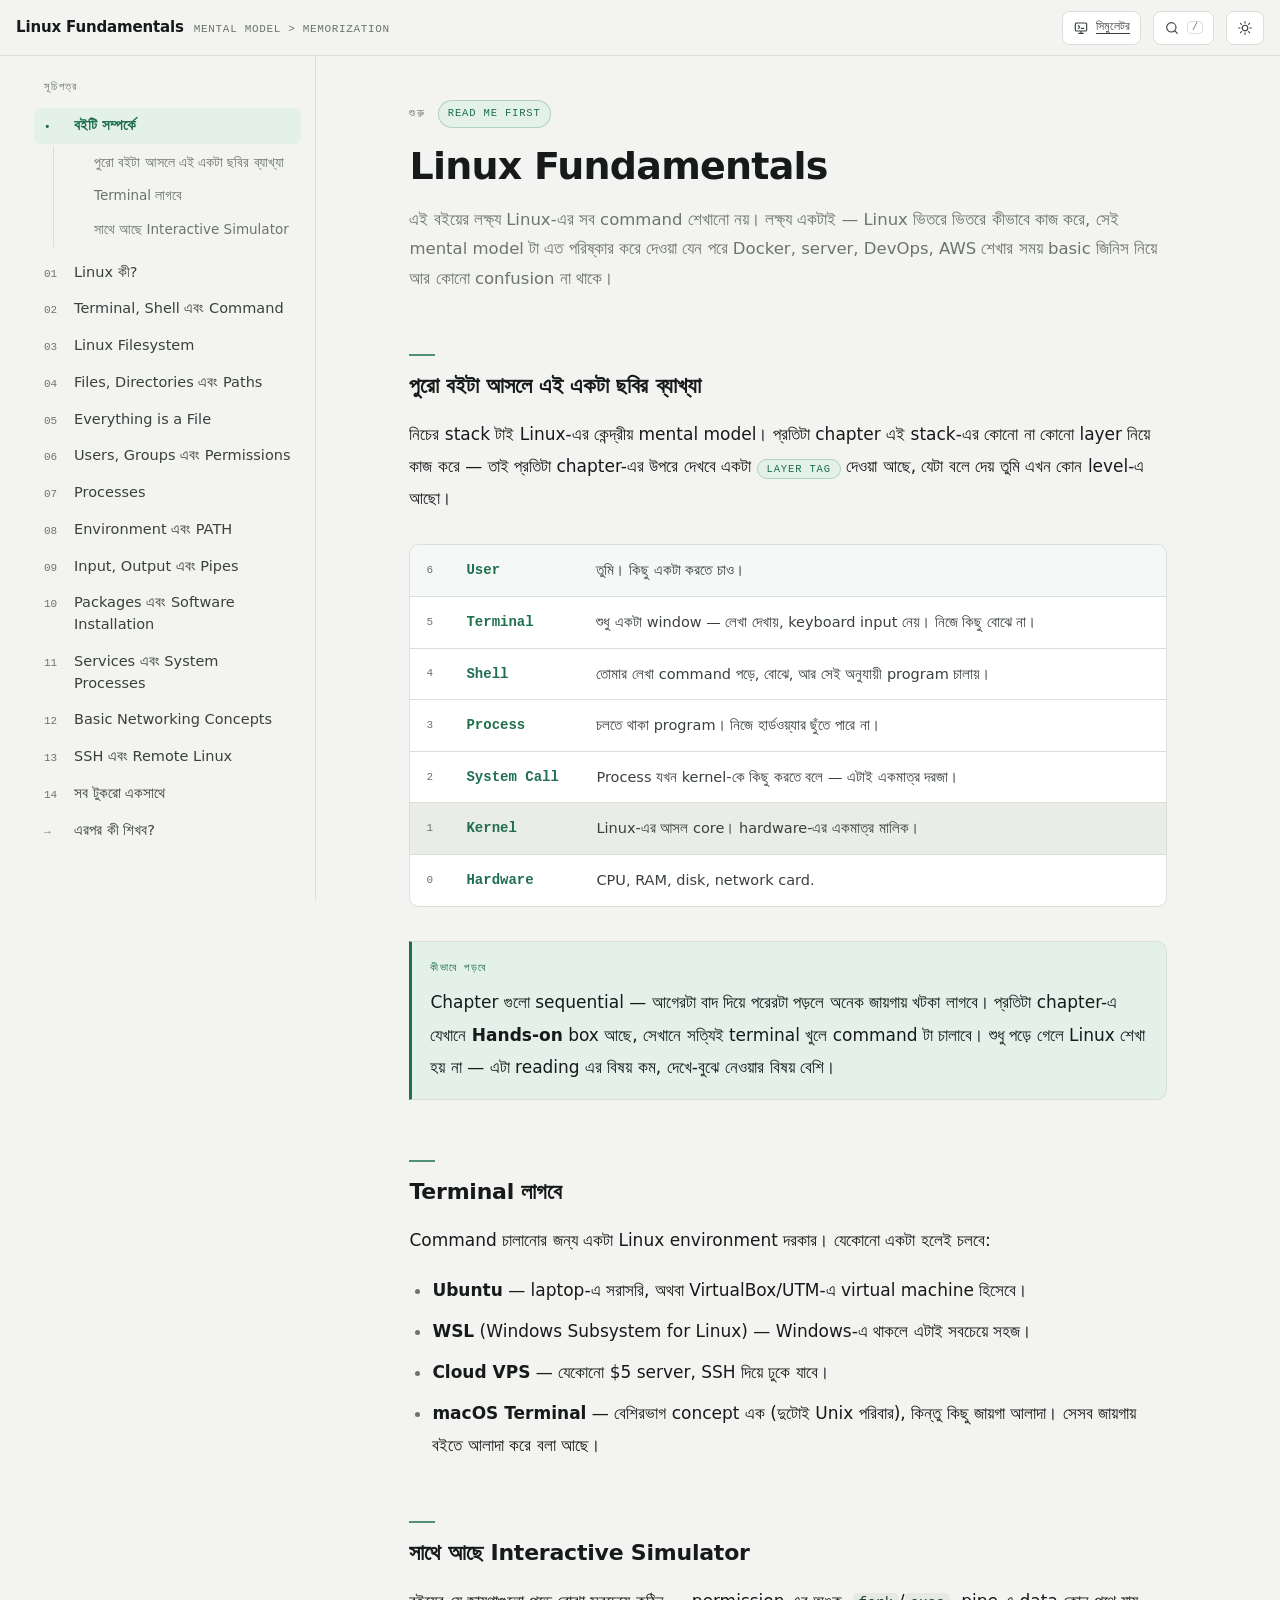
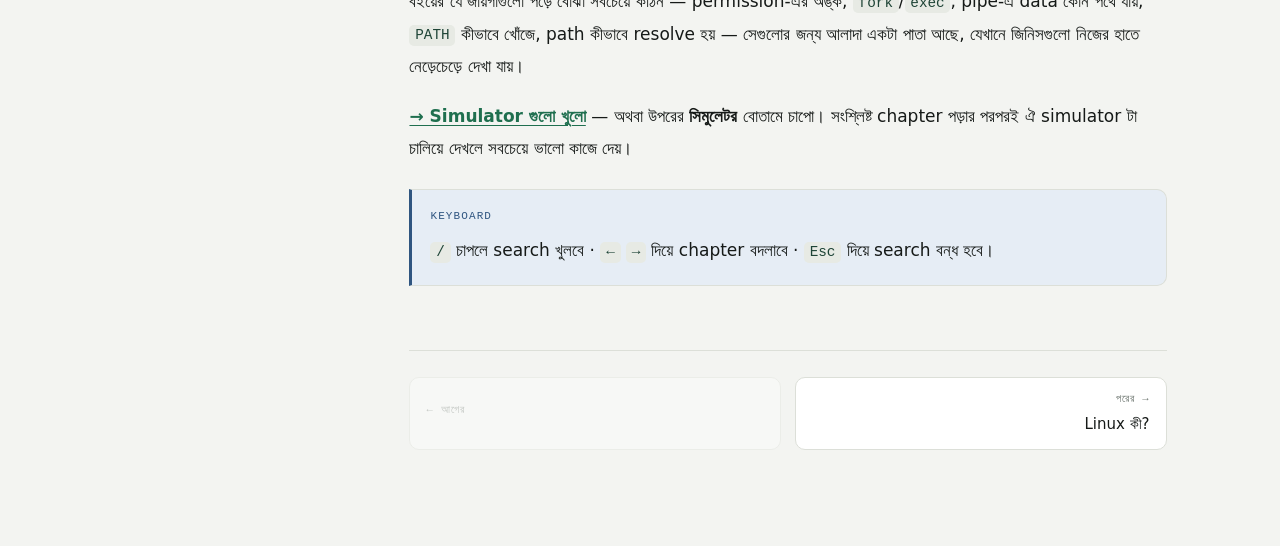
==== commit 8974112d: "feat: add simulators page and link to main index" ====
--- a/index.html
+++ b/index.html
@@ -356,6 +356,7 @@
   #searchBtn .kbdhint{display:none}
 }
 @media (max-width:520px){
+  .topbar a.iconbtn span{display:none}
   main{padding:24px 15px 70px}
   .pager{flex-direction:column}
   .code pre{font-size:12.5px}
@@ -380,6 +381,10 @@
     <span>mental model &gt; memorization</span>
   </div>
   <div class="spacer"></div>
+  <a class="iconbtn" href="simulators.html" title="Interactive simulators">
+    <svg viewBox="0 0 24 24"><path d="M5 4.5h14a1.5 1.5 0 0 1 1.5 1.5v9a1.5 1.5 0 0 1-1.5 1.5H5A1.5 1.5 0 0 1 3.5 15V6A1.5 1.5 0 0 1 5 4.5zM8.5 20h7M12 16.5V20"/><path d="M8 8.5l2 2-2 2M12.5 12.5h3.5"/></svg>
+    <span>সিমুলেটর</span>
+  </a>
   <button class="iconbtn" id="searchBtn" aria-label="Search" title="খুঁজুন (/)">
     <svg viewBox="0 0 24 24"><circle cx="11" cy="11" r="7"/><path d="M20 20l-3.6-3.6"/></svg>
     <span class="kbdhint">/</span>
@@ -434,6 +439,10 @@
     <li><b>Cloud VPS</b> — যেকোনো $5 server, SSH দিয়ে ঢুকে যাবে।</li>
     <li><b>macOS Terminal</b> — বেশিরভাগ concept এক (দুটোই Unix পরিবার), কিন্তু কিছু জায়গা আলাদা। সেসব জায়গায় বইতে আলাদা করে বলা আছে।</li>
   </ul>
+
+  <h3>সাথে আছে Interactive Simulator</h3>
+  <p>বইয়ের যে জায়গাগুলো পড়ে বোঝা সবচেয়ে কঠিন — permission-এর অঙ্ক, <code>fork</code>/<code>exec</code>, pipe-এ data কোন পথে যায়, <code>PATH</code> কীভাবে খোঁজে, path কীভাবে resolve হয় — সেগুলোর জন্য আলাদা একটা পাতা আছে, যেখানে জিনিসগুলো নিজের হাতে নেড়েচেড়ে দেখা যায়।</p>
+  <p><a href="simulators.html"><b>→ Simulator গুলো খুলো</b></a> — অথবা উপরের <b>সিমুলেটর</b> বোতামে চাপো। সংশ্লিষ্ট chapter পড়ার পরপরই ঐ simulator টা চালিয়ে দেখলে সবচেয়ে ভালো কাজে দেয়।</p>
 
   <div class="box note">
     <div class="box-t">Keyboard</div>
@@ -801,6 +810,11 @@
     <p><code>ls -l /bin</code>-এর output-এ যদি <code>bin -&gt; usr/bin</code> দেখো, তার মানে তোমার system usr-merged। <code>df -h</code>-এর output-এ দেখো একাধিক device আলাদা আলাদা path-এ mount করা আছে — কিন্তু সবগুলোই একই গাছের অংশ।</p>
   </div>
 
+  <div class="box tip">
+    <div class="box-t">হাতে-কলমে দেখো</div>
+    <p><a href="simulators.html#s5"><b>→ Path Resolution simulator</b></a> — গাছে হেঁটে দেখো — absolute আর relative path কীভাবে resolve হয়, প্রতিটা ধাপ আলাদা করে।</p>
+  </div>
+
   <div class="recap">
     <div class="box-t">Recap</div>
     <ul>
@@ -972,6 +986,11 @@
     <p><b>"cp দিয়ে folder কপি হচ্ছে না"</b> — <code>-r</code> লাগবে, recursive।</p>
   </div>
 
+  <div class="box tip">
+    <div class="box-t">হাতে-কলমে দেখো</div>
+    <p><a href="simulators.html#s5"><b>→ Path Resolution simulator</b></a> — <code>.</code> আর <code>..</code> কীভাবে কাজ করে, আর relative path কোথা থেকে হিসাব শুরু করে — চালিয়ে দেখো।</p>
+  </div>
+
   <div class="recap">
     <div class="box-t">Recap</div>
     <ul>
@@ -1251,6 +1270,11 @@
 <span class="p">$</span> cd ~ &amp;&amp; rm -r permlab</pre>
     </div>
     <p>File-এর content এক বিন্দুও বদলায়নি। শুধু একটা permission bit বদলেছে, আর তাতেই Linux এটাকে "চালানোর জিনিস" হিসেবে মেনে নিয়েছে। এই কারণেই git থেকে clone করা script-এ প্রায়ই <code>chmod +x</code> দিতে হয়।</p>
+  </div>
+
+  <div class="box tip">
+    <div class="box-t">হাতে-কলমে দেখো</div>
+    <p><a href="simulators.html#s1"><b>→ Permission Calculator</b></a> — Switch টিপে দেখো rwx আর সংখ্যা কীভাবে একসাথে বদলায়, আর কে আসলে কী করতে পারবে।</p>
   </div>
 
   <div class="recap">
@@ -1420,6 +1444,11 @@
     <p><b>"Port already in use — কিন্তু কিছু তো চলছে না"</b> — চলছে, তুমি দেখতে পাচ্ছো না। <code>ss -tlnp | grep 3000</code> দিয়ে PID বের করে <code>kill</code> করো।</p>
   </div>
 
+  <div class="box tip">
+    <div class="box-t">হাতে-কলমে দেখো</div>
+    <p><a href="simulators.html#s2"><b>→ fork() ও exec() simulator</b></a> — ধাপে ধাপে দেখো — bash নিজের কপি বানিয়ে সেই কপির ভেতরটা কীভাবে ls দিয়ে বদলে ফেলে।</p>
+  </div>
+
   <div class="recap">
     <div class="box-t">Recap</div>
     <ul>
@@ -1574,6 +1603,11 @@
     <p><b><code>$</code> কখন লাগে?</b> — সেট করার সময় লাগে না (<code>NAME=value</code>), পড়ার সময় লাগে (<code>echo $NAME</code>)।</p>
     <p><b>সমান চিহ্নের পাশে space দেওয়া যায় না।</b> <code>NAME = value</code> লিখলে bash ভাববে <code>NAME</code> একটা command।</p>
     <p><b>Value-তে space থাকলে quote দাও:</b> <code>NAME="Mostofa Reza"</code>।</p>
+  </div>
+
+  <div class="box tip">
+    <div class="box-t">হাতে-কলমে দেখো</div>
+    <p><a href="simulators.html#s4"><b>→ PATH lookup simulator</b></a> — একটা command লিখে দেখো shell কোন directory-গুলোতে, কোন ক্রমে খোঁজে — আর কেন ভুল version চলে যায়।</p>
   </div>
 
   <div class="recap">
@@ -1740,6 +1774,11 @@
     <p><b>"grep কিছু পাচ্ছে না, অথচ error টা screen-এ দেখতে পাচ্ছি"</b> — কারণ error stderr-এ যায়, আর pipe শুধু stdout নেয়। <code>command 2&gt;&amp;1 | grep ...</code> লিখতে হবে।</p>
     <p><b><code>ps aux | grep node</code>-এ grep নিজেই দেখা যায়</b> — কারণ <code>grep</code> নিজেও তো একটা process, আর তার command line-এ "node" শব্দটা আছে। <code>| grep -v grep</code> দিয়ে বাদ দাও।</p>
     <p><b><code>|</code> আর <code>&gt;</code> গুলিয়ে ফেলা</b> — <code>|</code> আরেকটা <b>program</b>-এর দিকে পাঠায়, <code>&gt;</code> একটা <b>file</b>-এ পাঠায়। <code>ls | file.txt</code> লিখলে shell <code>file.txt</code> নামে একটা command খুঁজবে।</p>
+  </div>
+
+  <div class="box tip">
+    <div class="box-t">হাতে-কলমে দেখো</div>
+    <p><a href="simulators.html#s3"><b>→ Pipe ও Redirection simulator</b></a> — fd 0, 1, 2 — কোন তীর কোথায় যাচ্ছে চোখে দেখো। <code>make | grep error</code>-এর ফাঁদটাও আছে।</p>
   </div>
 
   <div class="recap">
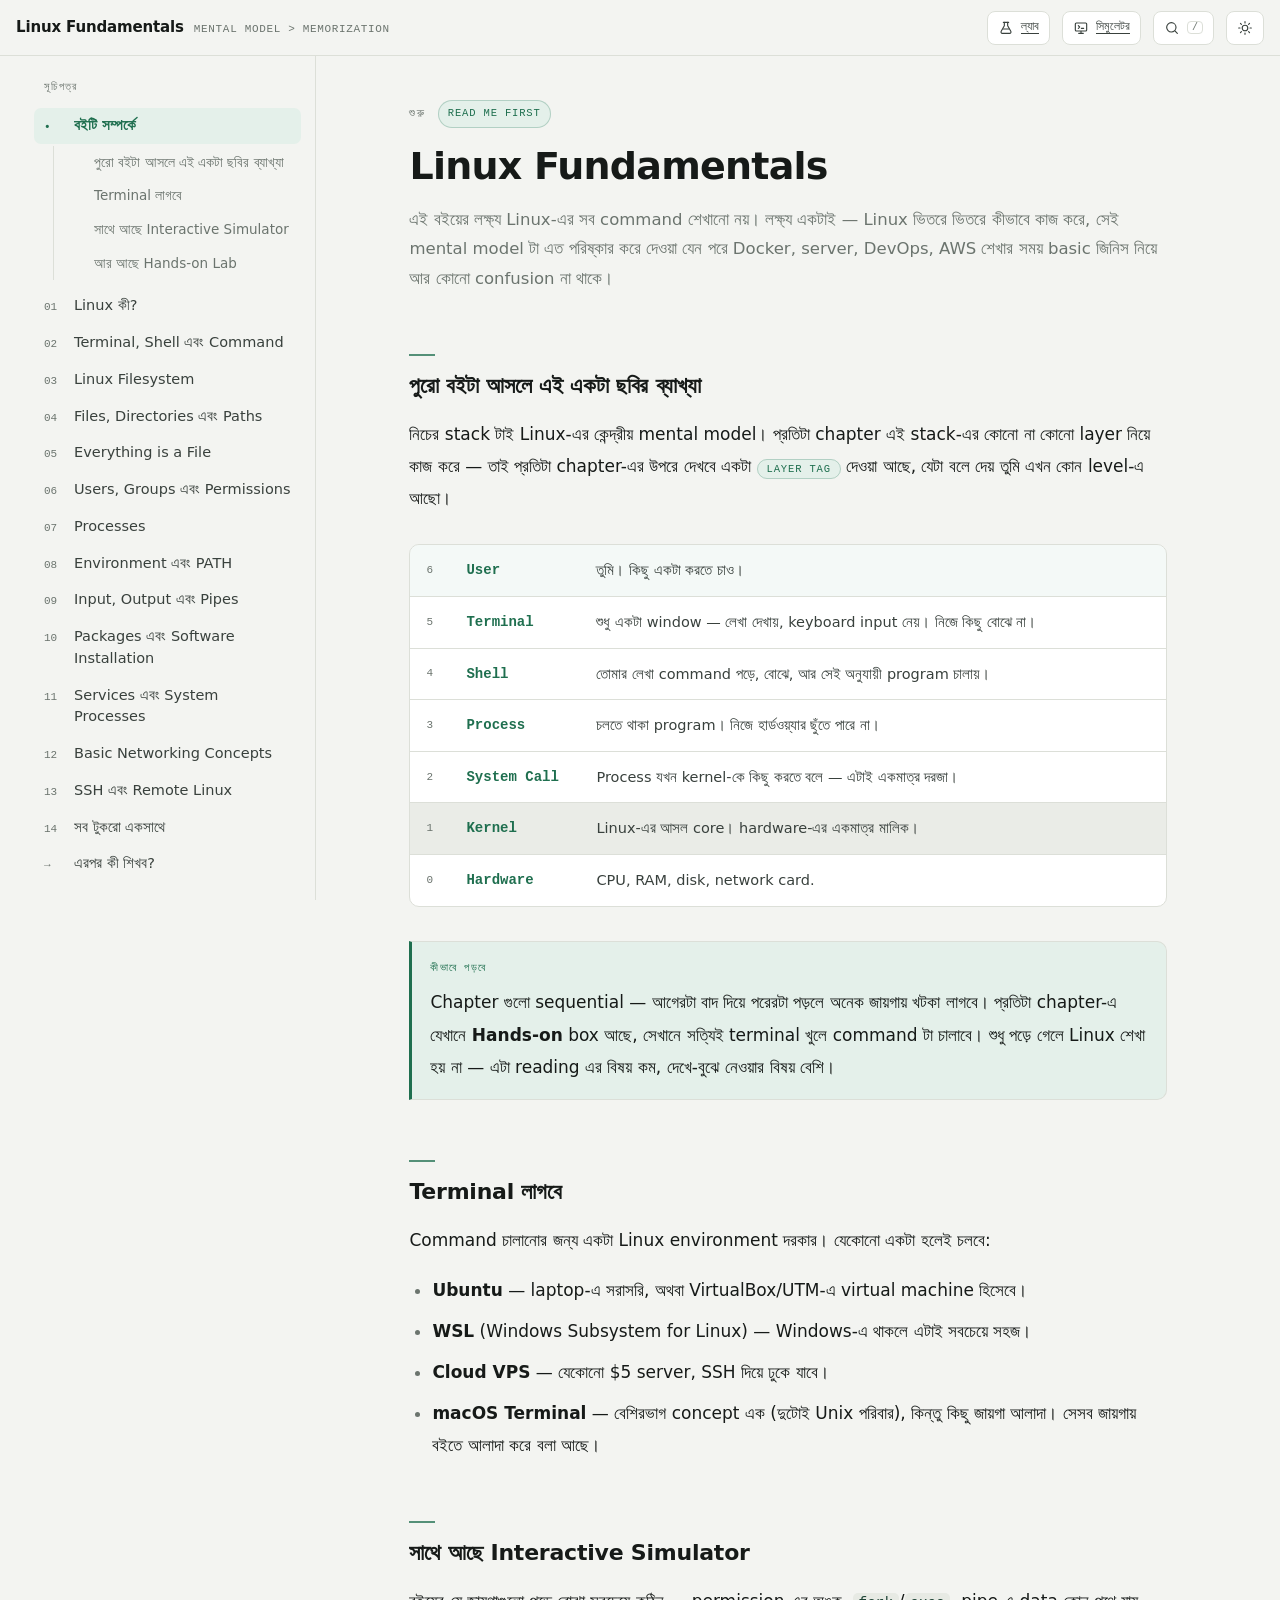
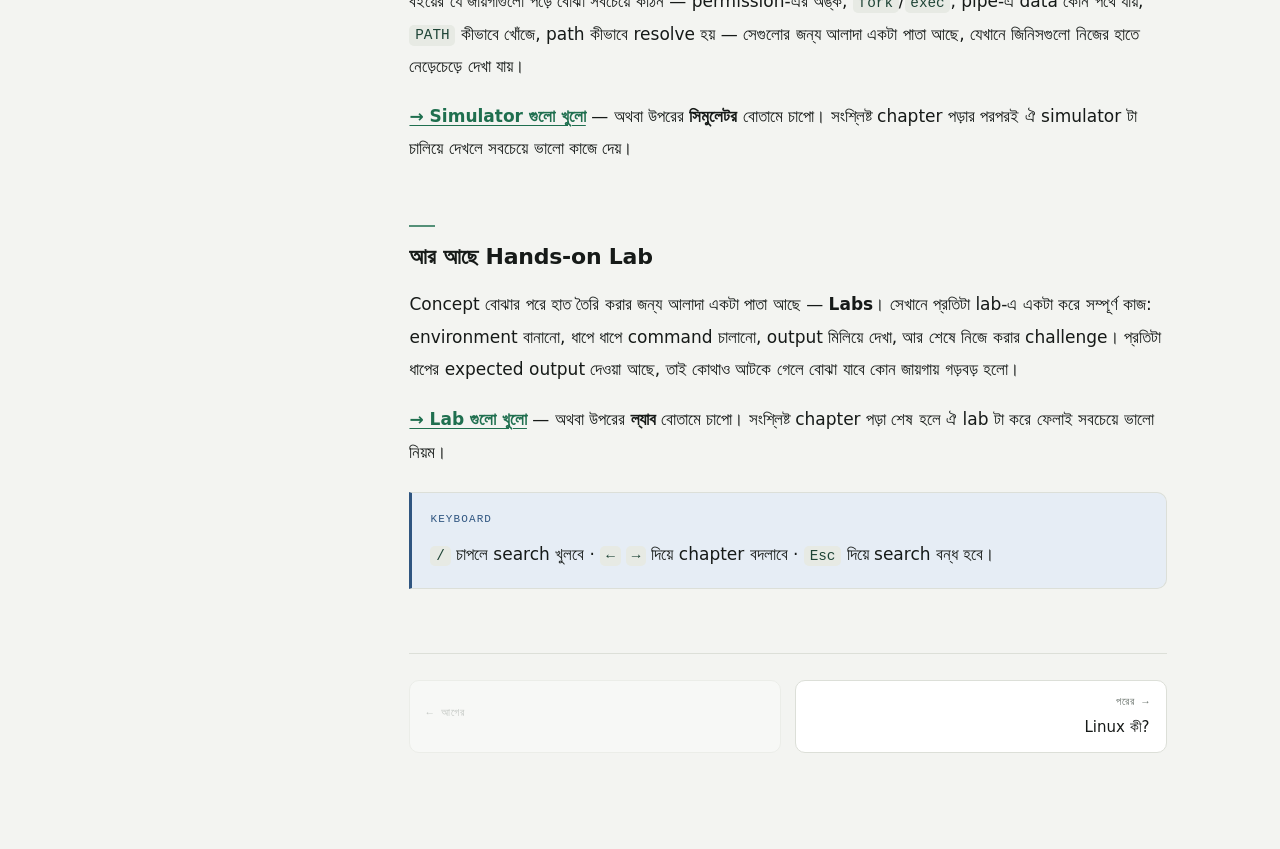
==== commit 4e027e4c: "feat: add labs page and update simulators and index navigation links" ====
--- a/index.html
+++ b/index.html
@@ -257,6 +257,58 @@
 }
 .recap .box-t{font-family:var(--mono);font-size:11px;letter-spacing:.1em;text-transform:uppercase;color:var(--muted);margin-bottom:10px}
 .recap ul{margin-bottom:0}
+
+/* ============================================================
+   COMMAND REFERENCE
+   ============================================================ */
+.cmdref{
+  margin:36px 0;border:1px solid var(--border-strong);border-radius:var(--r);
+  overflow:hidden;background:var(--surface);
+}
+.cmdref > .cr-head{
+  display:flex;align-items:center;gap:10px;flex-wrap:wrap;
+  padding:12px 18px;background:var(--surface-2);border-bottom:1px solid var(--border);
+}
+.cmdref > .cr-head b{font-size:14.5px;letter-spacing:-.01em}
+.cmdref > .cr-head span{
+  font-family:var(--mono);font-size:10.5px;letter-spacing:.11em;text-transform:uppercase;
+  color:var(--muted);
+}
+.cmd{border-bottom:1px solid var(--border);padding:18px 18px 16px}
+.cmd:last-child{border-bottom:0}
+.cmd > .cn{
+  display:flex;align-items:baseline;gap:12px;flex-wrap:wrap;margin-bottom:7px;
+}
+.cmd > .cn code{
+  font-size:14.5px;font-weight:700;background:var(--accent-soft);color:var(--accent);
+  border-color:transparent;padding:2px 9px;
+}
+.cmd > .cn em{font-style:normal;font-size:14.5px;color:var(--text-soft)}
+.cmd > .cd{margin:0 0 11px;font-size:15px;line-height:1.72;color:var(--text-soft)}
+.cmd > .cd:last-child{margin-bottom:0}
+.flags{width:100%;border-collapse:collapse;margin:0;font-size:14px}
+.flags td{border:0;border-top:1px solid var(--border);padding:6px 10px 6px 0;vertical-align:top}
+.flags tr:first-child td{border-top:0}
+.flags td:first-child{
+  width:1%;white-space:nowrap;font-family:var(--mono);font-size:13px;
+  color:var(--accent);font-weight:600;padding-right:16px;
+}
+.flags td:last-child{color:var(--text-soft);line-height:1.6}
+.cmd > div.cd{
+  margin-top:12px;padding:9px 13px;border-left:2px solid var(--border-strong);
+  background:var(--surface-2);border-radius:0 7px 7px 0;font-size:14.5px;
+}
+.cmd .ex{
+  margin-top:11px;background:var(--code-bg);border-radius:8px;padding:10px 13px;
+  font-family:var(--mono);font-size:12.8px;line-height:1.85;color:var(--code-text);
+  overflow-x:auto;white-space:pre;
+}
+.cmd .ex .c{color:#7E9A8C}
+.cmd .ex .p{color:#6FBF97}
+@media (max-width:640px){
+  .flags td:first-child{white-space:normal}
+  .cmd .ex{font-size:12px}
+}
 
 table{width:100%;border-collapse:collapse;margin:22px 0;font-size:15px}
 th,td{border:1px solid var(--border);padding:9px 12px;text-align:left;vertical-align:top}
@@ -381,6 +433,10 @@
     <span>mental model &gt; memorization</span>
   </div>
   <div class="spacer"></div>
+  <a class="iconbtn" href="labs.html" title="Hands-on labs">
+    <svg viewBox="0 0 24 24"><path d="M9.5 3.5v5.2L4.8 17a2 2 0 0 0 1.7 3h11a2 2 0 0 0 1.7-3l-4.7-8.3V3.5"/><path d="M8 3.5h8M8.2 13.5h7.6"/></svg>
+    <span>ল্যাব</span>
+  </a>
   <a class="iconbtn" href="simulators.html" title="Interactive simulators">
     <svg viewBox="0 0 24 24"><path d="M5 4.5h14a1.5 1.5 0 0 1 1.5 1.5v9a1.5 1.5 0 0 1-1.5 1.5H5A1.5 1.5 0 0 1 3.5 15V6A1.5 1.5 0 0 1 5 4.5zM8.5 20h7M12 16.5V20"/><path d="M8 8.5l2 2-2 2M12.5 12.5h3.5"/></svg>
     <span>সিমুলেটর</span>
@@ -443,6 +499,10 @@
   <h3>সাথে আছে Interactive Simulator</h3>
   <p>বইয়ের যে জায়গাগুলো পড়ে বোঝা সবচেয়ে কঠিন — permission-এর অঙ্ক, <code>fork</code>/<code>exec</code>, pipe-এ data কোন পথে যায়, <code>PATH</code> কীভাবে খোঁজে, path কীভাবে resolve হয় — সেগুলোর জন্য আলাদা একটা পাতা আছে, যেখানে জিনিসগুলো নিজের হাতে নেড়েচেড়ে দেখা যায়।</p>
   <p><a href="simulators.html"><b>→ Simulator গুলো খুলো</b></a> — অথবা উপরের <b>সিমুলেটর</b> বোতামে চাপো। সংশ্লিষ্ট chapter পড়ার পরপরই ঐ simulator টা চালিয়ে দেখলে সবচেয়ে ভালো কাজে দেয়।</p>
+
+  <h3>আর আছে Hands-on Lab</h3>
+  <p>Concept বোঝার পরে হাত তৈরি করার জন্য আলাদা একটা পাতা আছে — <b>Labs</b>। সেখানে প্রতিটা lab-এ একটা করে সম্পূর্ণ কাজ: environment বানানো, ধাপে ধাপে command চালানো, output মিলিয়ে দেখা, আর শেষে নিজে করার challenge। প্রতিটা ধাপের expected output দেওয়া আছে, তাই কোথাও আটকে গেলে বোঝা যাবে কোন জায়গায় গড়বড় হলো।</p>
+  <p><a href="labs.html"><b>→ Lab গুলো খুলো</b></a> — অথবা উপরের <b>ল্যাব</b> বোতামে চাপো। সংশ্লিষ্ট chapter পড়া শেষ হলে ঐ lab টা করে ফেলাই সবচেয়ে ভালো নিয়ম।</p>
 
   <div class="box note">
     <div class="box-t">Keyboard</div>
@@ -704,6 +764,119 @@
     <p><b>"exit status 0 মানে কিছু হয়নি?"</b> — উল্টো। 0 মানেই সব ঠিকঠাক হয়েছে।</p>
   </div>
 
+  <h3>এই chapter-এর জরুরি command গুলো</h3>
+  <div class="cmdref">
+    <div class="cr-head"><b>Terminal-এ চলাফেরা</b><span>Chapter 02</span></div>
+
+    <div class="cmd">
+      <div class="cn"><code>pwd</code><em>— এখন কোথায় আছি</em></div>
+      <p class="cd"><b>print working directory।</b> Shell তোমাকে current directory-র full absolute path দেখায়। হারিয়ে গেলে সবার আগে এটা।</p>
+      <table class="flags">
+        <tr><td>-P</td><td>symlink গুলো resolve করে <b>আসল</b> physical path দেখায়। <code>/home</code> যদি অন্য জায়গার link হয়, <code>-P</code> সেই আসল জায়গাটা দেখাবে।</td></tr>
+        <tr><td>-L</td><td>default। যে path দিয়ে তুমি এসেছো সেটাই দেখায়, symlink ভাঙে না।</td></tr>
+      </table>
+      <div class="ex"><span class="p">$</span> pwd
+/home/mostofa/projects</div>
+    </div>
+
+    <div class="cmd">
+      <div class="cn"><code>ls</code><em>— ভেতরে কী আছে দেখা</em></div>
+      <p class="cd"><b>list।</b> Directory-র ভেতরের নামগুলো দেখায়। Flag ছাড়া <code>ls</code> শুধু নাম দেয় — আসল কাজ শুরু হয় flag দিলে।</p>
+      <table class="flags">
+        <tr><td>-l</td><td><b>long format।</b> এক line-এ একটা করে entry, সাথে permission, link count, owner, group, size, তারিখ। সবচেয়ে বেশি ব্যবহৃত flag।</td></tr>
+        <tr><td>-a</td><td><b>all।</b> লুকানো file (নাম <code>.</code> দিয়ে শুরু) সহ সব দেখায়। <code>.bashrc</code>, <code>.git</code> এভাবেই দেখবে।</td></tr>
+        <tr><td>-A</td><td><code>-a</code>-র মতো, কিন্তু <code>.</code> আর <code>..</code> entry দুটো বাদ দেয়। Script-এ বেশি কাজের।</td></tr>
+        <tr><td>-h</td><td><b>human-readable।</b> Size টা <code>4096</code>-এর বদলে <code>4.0K</code>, <code>2.3M</code> এভাবে দেখায়। <code>-l</code>-এর সাথেই কাজে লাগে।</td></tr>
+        <tr><td>-t</td><td>সময় ধরে sort — নতুন file আগে। "শেষ কী বদলেছে" খুঁজতে।</td></tr>
+        <tr><td>-r</td><td>sort উল্টে দেয়। <code>-tr</code> মানে পুরনো আগে, নতুন সবার শেষে — লম্বা তালিকায় নতুনটা screen-এ থেকে যায়।</td></tr>
+        <tr><td>-S</td><td>size ধরে sort — বড় file আগে। Disk কে খাচ্ছে খুঁজতে।</td></tr>
+        <tr><td>-R</td><td><b>recursive।</b> ভেতরের সব sub-directory-ও ঘুরে দেখায়।</td></tr>
+        <tr><td>-d</td><td>directory-র <b>ভেতরে</b> না ঢুকে directory-টাকেই একটা entry হিসেবে দেখায়। <code>ls -ld mydir</code> — directory-র নিজের permission দেখতে।</td></tr>
+        <tr><td>-i</td><td>প্রতিটা নামের পাশে তার <b>inode number</b> দেখায়।</td></tr>
+        <tr><td>-1</td><td>এক line-এ একটা নাম, আর কিছু না। Pipe-এ পাঠানোর জন্য পরিষ্কার।</td></tr>
+      </table>
+      <div class="ex"><span class="p">$</span> ls -lah          <span class="c"># সবচেয়ে দরকারি combo</span>
+<span class="p">$</span> ls -ltr           <span class="c"># নতুন file সবার নিচে</span>
+<span class="p">$</span> ls -lS /var/log   <span class="c"># সবচেয়ে বড় log কোনটা</span></div>
+    </div>
+
+    <div class="cmd">
+      <div class="cn"><code>cd</code><em>— directory বদলানো</em></div>
+      <p class="cd"><b>change directory।</b> এটা shell-এর নিজের builtin — <code>/bin</code>-এ এর কোনো file নেই। কারণ directory বদলানো মানে <b>shell process-এর নিজের</b> অবস্থা বদলানো, আলাদা program দিয়ে সেটা করা যায় না।</p>
+      <table class="flags">
+        <tr><td>cd</td><td>argument ছাড়া দিলে সোজা home directory-তে (<code>~</code>) নিয়ে যায়।</td></tr>
+        <tr><td>cd -</td><td><b>আগের</b> directory-তে ফিরে যায়। দুই জায়গার মধ্যে বারবার যাওয়া-আসা করার সহজ উপায়।</td></tr>
+        <tr><td>cd ..</td><td>এক ধাপ উপরে, parent directory-তে।</td></tr>
+        <tr><td>cd ~user</td><td>ঐ user-এর home directory-তে।</td></tr>
+      </table>
+      <div class="ex"><span class="p">$</span> cd /var/log
+<span class="p">$</span> cd -              <span class="c"># আগের জায়গায় ফেরত</span></div>
+    </div>
+
+    <div class="cmd">
+      <div class="cn"><code>man</code><em>— manual পড়া</em></div>
+      <p class="cd">যেকোনো command-এর নিজস্ব documentation। Internet-এ খোঁজার আগে এটাই প্রথম জায়গা। ভেতরে <b>↑↓</b> দিয়ে চলাচল, <b>/শব্দ</b> দিয়ে খোঁজা, <b>q</b> দিয়ে বেরোনো।</p>
+      <table class="flags">
+        <tr><td>-k <i>শব্দ</i></td><td><b>keyword search।</b> command-এর নাম মনে নেই, কাজটা জানো — তখন এটা। <code>man -k compress</code>।</td></tr>
+        <tr><td>-f <i>নাম</i></td><td>এক line-এর সংক্ষিপ্ত বর্ণনা। <code>whatis</code>-এর সমান।</td></tr>
+        <tr><td><i>N নাম</i></td><td>নির্দিষ্ট section। <code>man 5 passwd</code> = file format, <code>man 1 passwd</code> = command। একই নামে দুটো জিনিস থাকলে দরকার হয়।</td></tr>
+      </table>
+      <div class="ex"><span class="p">$</span> man ls
+<span class="p">$</span> man -k "user account"
+<span class="p">$</span> man 5 crontab     <span class="c"># file format, command না</span></div>
+    </div>
+
+    <div class="cmd">
+      <div class="cn"><code>--help</code><em>— দ্রুত সাহায্য</em></div>
+      <p class="cd">প্রায় সব command-ই <code>--help</code> নিলে flag-এর একটা ছোট তালিকা দেয়। <code>man</code>-এর চেয়ে দ্রুত, কিন্তু কম বিস্তারিত। লম্বা হলে <code>| less</code> দিয়ে পড়ো।</p>
+      <div class="ex"><span class="p">$</span> ls --help | less</div>
+    </div>
+
+    <div class="cmd">
+      <div class="cn"><code>type</code> / <code>which</code><em>— command টা আসলে কী</em></div>
+      <p class="cd"><code>type</code> বলে দেয় জিনিসটা builtin, alias, function নাকি disk-এ থাকা একটা file। <code>which</code> শুধু file-এর path খোঁজে, তাই builtin-এর ক্ষেত্রে সে কিছুই পায় না — <code>type</code> বেশি সৎ উত্তর দেয়।</p>
+      <table class="flags">
+        <tr><td>type -a</td><td>ঐ নামের <b>সবগুলো</b> মিল দেখায় — alias, builtin আর PATH-এ থাকা সব file।</td></tr>
+        <tr><td>type -t</td><td>শুধু ধরনটা এক শব্দে বলে: <code>builtin</code>, <code>file</code>, <code>alias</code>, <code>function</code>।</td></tr>
+      </table>
+      <div class="ex"><span class="p">$</span> type cd
+cd is a shell builtin
+<span class="p">$</span> type -a ls
+ls is aliased to `ls --color=auto'
+ls is /usr/bin/ls</div>
+    </div>
+
+    <div class="cmd">
+      <div class="cn"><code>history</code><em>— আগে কী চালিয়েছিলাম</em></div>
+      <p class="cd">Shell তোমার চালানো command গুলো মনে রাখে। <b>↑</b> চাপা ছাড়াও পুরো তালিকা দেখা যায়, আর <b>Ctrl+R</b> চেপে টাইপ করলে পুরনো command খুঁজে বের হয়।</p>
+      <table class="flags">
+        <tr><td>history <i>N</i></td><td>শেষ N-টা command।</td></tr>
+        <tr><td>-c</td><td>চলতি session-এর history মুছে দেয়।</td></tr>
+        <tr><td>!!</td><td>ঠিক আগের command আবার চালায়। ভুলে <code>sudo</code> দিতে ভুলে গেলে: <code>sudo !!</code>।</td></tr>
+        <tr><td>!<i>N</i></td><td>তালিকার N নম্বর command চালায়।</td></tr>
+      </table>
+      <div class="ex"><span class="p">$</span> history | grep docker
+<span class="p">$</span> sudo !!           <span class="c"># আগের command, এবার sudo দিয়ে</span></div>
+    </div>
+
+    <div class="cmd">
+      <div class="cn"><code>clear</code><em>— পর্দা পরিষ্কার</em></div>
+      <p class="cd">Terminal-এর screen খালি করে। <b>Ctrl+L</b> একই কাজ করে, দ্রুততর। মনে রেখো — এটা history মোছে না, শুধু চোখের সামনেটা পরিষ্কার করে; scroll করে উপরে গেলে পুরনো লেখা এখনো পাওয়া যায়।</p>
+    </div>
+
+    <div class="cmd">
+      <div class="cn"><code>echo</code><em>— লেখা ছাপানো</em></div>
+      <p class="cd">যা দেবে তাই screen-এ ফেরত দেয়। শুনতে অকেজো, কিন্তু variable-এর মান দেখা আর script-এ বার্তা দেওয়ার প্রধান হাতিয়ার।</p>
+      <table class="flags">
+        <tr><td>-n</td><td>শেষে newline দেয় না — cursor একই line-এ থাকে।</td></tr>
+        <tr><td>-e</td><td><code>\n</code> (newline), <code>\t</code> (tab) এই escape গুলো সত্যিকারের অর্থে বদলে দেয়, নাহলে অক্ষর হিসেবেই ছাপে।</td></tr>
+      </table>
+      <div class="ex"><span class="p">$</span> echo $HOME
+/home/mostofa
+<span class="p">$</span> echo -e "line1\nline2"</div>
+    </div>
+  </div>
+
   <div class="recap">
     <div class="box-t">Recap</div>
     <ul>
@@ -813,6 +986,109 @@
   <div class="box tip">
     <div class="box-t">হাতে-কলমে দেখো</div>
     <p><a href="simulators.html#s5"><b>→ Path Resolution simulator</b></a> — গাছে হেঁটে দেখো — absolute আর relative path কীভাবে resolve হয়, প্রতিটা ধাপ আলাদা করে।</p>
+  </div>
+
+  <h3>এই chapter-এর জরুরি command গুলো</h3>
+  <div class="cmdref">
+    <div class="cr-head"><b>Filesystem ঘুরে দেখা</b><span>Chapter 03</span></div>
+
+    <div class="cmd">
+      <div class="cn"><code>tree</code><em>— গাছের মতো করে দেখা</em></div>
+      <p class="cd">Directory structure-টা শাখা-প্রশাখা সহ ছবির মতো দেখায়। বেশিরভাগ system-এ আগে থেকে থাকে না — <code>sudo apt install tree</code> দিয়ে বসাতে হয়।</p>
+      <table class="flags">
+        <tr><td>-L <i>N</i></td><td>সর্বোচ্চ N ধাপ গভীরে যাবে। <code>/</code>-এ <code>tree</code> চালানোর আগে এটা <b>অবশ্যই</b> দাও, নাহলে লাখো line বেরোবে।</td></tr>
+        <tr><td>-d</td><td>শুধু directory দেখায়, file বাদ। কাঠামো বুঝতে সবচেয়ে পরিষ্কার।</td></tr>
+        <tr><td>-a</td><td>লুকানো file/directory-ও দেখায়।</td></tr>
+        <tr><td>-h</td><td>প্রতিটার size human-readable আকারে দেখায়।</td></tr>
+        <tr><td>-f</td><td>শুধু নাম না, প্রতিটার পুরো path ছাপে।</td></tr>
+        <tr><td>-I <i>pattern</i></td><td>যা বাদ দিতে চাও। <code>tree -I 'node_modules|.git'</code>।</td></tr>
+      </table>
+      <div class="ex"><span class="p">$</span> tree -L 1 /
+<span class="p">$</span> tree -L 2 -d /var
+<span class="p">$</span> tree -I node_modules -L 2</div>
+    </div>
+
+    <div class="cmd">
+      <div class="cn"><code>df</code><em>— disk-এ কত জায়গা বাকি</em></div>
+      <p class="cd"><b>disk free।</b> কোন filesystem কোথায় mount হয়ে আছে আর কতটা ভরে গেছে — দুটোই এক নজরে দেখায়। Server-এ "disk full" সন্দেহ হলে প্রথম command।</p>
+      <table class="flags">
+        <tr><td>-h</td><td><b>human-readable</b> — <code>G</code>, <code>M</code> এককে। এটা ছাড়া <code>df</code> প্রায় অপাঠ্য।</td></tr>
+        <tr><td>-T</td><td>filesystem-এর <b>ধরন</b> দেখায় (ext4, xfs, tmpfs)।</td></tr>
+        <tr><td>-i</td><td>জায়গা না, <b>inode</b> কত বাকি দেখায়। জায়গা আছে অথচ file বানানো যাচ্ছে না? — inode শেষ, এটা দিয়েই ধরা পড়ে।</td></tr>
+        <tr><td>-a</td><td>0-size pseudo filesystem গুলোও দেখায়।</td></tr>
+        <tr><td><i>path</i></td><td>নির্দিষ্ট একটা path দিলে শুধু সেটা যে filesystem-এ আছে সেটাই দেখায়। <code>df -h .</code></td></tr>
+      </table>
+      <div class="ex"><span class="p">$</span> df -h
+<span class="p">$</span> df -hT            <span class="c"># ধরন সহ</span>
+<span class="p">$</span> df -i             <span class="c"># inode ফুরিয়েছে কিনা</span></div>
+    </div>
+
+    <div class="cmd">
+      <div class="cn"><code>du</code><em>— কোন directory কত জায়গা খাচ্ছে</em></div>
+      <p class="cd"><b>disk usage।</b> <code>df</code> বলে "কত ভরেছে", <code>du</code> বলে "<b>কে</b> ভরিয়েছে"। জায়গা খুঁজে বের করার আসল কাজটা এই command-এর।</p>
+      <table class="flags">
+        <tr><td>-h</td><td>human-readable আকারে।</td></tr>
+        <tr><td>-s</td><td><b>summary</b> — ভেতরের প্রতিটা file আলাদা না দেখিয়ে শুধু মোট যোগফল।</td></tr>
+        <tr><td>-d <i>N</i></td><td>N ধাপ পর্যন্ত গভীরে গিয়ে যোগফল দেখায়। <code>-d 1</code> = শুধু সরাসরি ভেতরের directory গুলো।</td></tr>
+        <tr><td>-a</td><td>directory না, প্রতিটা <b>file</b>-এর size-ও দেখায়।</td></tr>
+        <tr><td>-x</td><td>অন্য filesystem-এ ঢুকবে না। <code>/</code>-এ চালানোর সময় mount করা disk বাদ দিতে।</td></tr>
+        <tr><td>--exclude=</td><td>নির্দিষ্ট pattern বাদ দেয়।</td></tr>
+      </table>
+      <div class="ex"><span class="p">$</span> du -sh ~/Downloads
+<span class="p">$</span> du -h -d 1 /var | sort -hr | head   <span class="c"># সবচেয়ে বড় ১০টা</span></div>
+    </div>
+
+    <div class="cmd">
+      <div class="cn"><code>mount</code> / <code>lsblk</code><em>— কোন disk কোথায় জোড়া লেগেছে</em></div>
+      <p class="cd">Linux-এ প্রতিটা disk একটা directory-র সাথে জোড়া লাগে — এটাই <b>mount</b>। <code>lsblk</code> disk আর partition গুলোকে গাছের মতো দেখায়, <code>mount</code> কোনটা কোথায় লেগেছে তার পুরো তালিকা দেয়।</p>
+      <table class="flags">
+        <tr><td>lsblk -f</td><td>filesystem-এর ধরন, label আর UUID সহ দেখায়।</td></tr>
+        <tr><td>mount | column -t</td><td>বিশৃঙ্খল output-টাকে সাজিয়ে column-এ দেখায়।</td></tr>
+        <tr><td>mount <i>dev dir</i></td><td>একটা device কোনো directory-তে জোড়া লাগায়। <code>sudo</code> লাগে।</td></tr>
+        <tr><td>umount <i>dir</i></td><td>জোড়া খুলে দেয়। USB খোলার আগে জরুরি। ব্যস্ত থাকলে <code>-l</code> (lazy) দিয়ে পরে খুলতে বলা যায়।</td></tr>
+      </table>
+      <div class="ex"><span class="p">$</span> lsblk -f
+<span class="p">$</span> mount | grep ^/dev</div>
+    </div>
+
+    <div class="cmd">
+      <div class="cn"><code>which</code> / <code>whereis</code><em>— program টা কোথায় থাকে</em></div>
+      <p class="cd"><code>which</code> শুধু <code>PATH</code>-এ খুঁজে প্রথম মিলটা দেয় — অর্থাৎ তুমি নাম লিখলে <b>ঠিক এই file-টাই</b> চলবে। <code>whereis</code> আরও চওড়া — binary, source আর man page তিনটাই খোঁজে।</p>
+      <table class="flags">
+        <tr><td>which -a</td><td>PATH-এ থাকা <b>সব</b> মিল দেখায়। একই program-এর দুটো version আছে কিনা ধরতে।</td></tr>
+        <tr><td>whereis -b</td><td>শুধু binary।</td></tr>
+        <tr><td>whereis -m</td><td>শুধু manual page।</td></tr>
+      </table>
+      <div class="ex"><span class="p">$</span> which python3
+/usr/bin/python3
+<span class="p">$</span> which -a node     <span class="c"># একাধিক version আছে কিনা</span></div>
+    </div>
+
+    <div class="cmd">
+      <div class="cn"><code>file</code><em>— এটা আসলে কী ধরনের file</em></div>
+      <p class="cd">Linux extension-এ বিশ্বাস করে না। <code>file</code> ভেতরের প্রথম কয়েকটা byte পড়ে (<b>magic number</b>) আসল ধরনটা বলে দেয়। নাম <code>photo.txt</code> হলেও ভেতরে PNG থাকলে ধরা পড়বে।</p>
+      <table class="flags">
+        <tr><td>-b</td><td><b>brief</b> — file-এর নামটা বাদ দিয়ে শুধু ধরনটা বলে।</td></tr>
+        <tr><td>-i</td><td>MIME type আকারে বলে (<code>text/plain</code>, <code>image/png</code>)। Script-এ পড়া সহজ।</td></tr>
+        <tr><td>-L</td><td>symlink হলে সেটা follow করে আসল file-টা দেখে।</td></tr>
+      </table>
+      <div class="ex"><span class="p">$</span> file /bin/ls
+/bin/ls: ELF 64-bit LSB pie executable
+<span class="p">$</span> file -i notes.txt
+notes.txt: text/plain; charset=utf-8</div>
+    </div>
+
+    <div class="cmd">
+      <div class="cn"><code>stat</code><em>— file-এর সব metadata</em></div>
+      <p class="cd"><code>ls -l</code>-এর চেয়ে অনেক বেশি বিস্তারিত: inode number, block সংখ্যা, আর তিনটা আলাদা timestamp — <b>atime</b> (শেষ পড়া), <b>mtime</b> (content শেষ বদলানো), <b>ctime</b> (metadata শেষ বদলানো)।</p>
+      <table class="flags">
+        <tr><td>-c <i>FMT</i></td><td>নিজের পছন্দমতো format। <code>stat -c '%s %n' f</code> = size আর নাম।</td></tr>
+        <tr><td>-f</td><td>file না, সে যে <b>filesystem</b>-এ আছে তার তথ্য।</td></tr>
+        <tr><td>%a %U %s</td><td>যথাক্রমে numeric permission, owner-এর নাম, byte-এ size।</td></tr>
+      </table>
+      <div class="ex"><span class="p">$</span> stat notes.txt
+<span class="p">$</span> stat -c '%a %U %n' *.sh   <span class="c"># permission + owner + নাম</span></div>
+    </div>
   </div>
 
   <div class="recap">
@@ -991,6 +1267,162 @@
     <p><a href="simulators.html#s5"><b>→ Path Resolution simulator</b></a> — <code>.</code> আর <code>..</code> কীভাবে কাজ করে, আর relative path কোথা থেকে হিসাব শুরু করে — চালিয়ে দেখো।</p>
   </div>
 
+  <h3>এই chapter-এর জরুরি command গুলো</h3>
+  <div class="cmdref">
+    <div class="cr-head"><b>File আর directory নিয়ে কাজ</b><span>Chapter 04</span></div>
+
+    <div class="cmd">
+      <div class="cn"><code>mkdir</code><em>— directory বানানো</em></div>
+      <p class="cd"><b>make directory।</b> একবারে একাধিক নাম দিলে একাধিক directory বানায়।</p>
+      <table class="flags">
+        <tr><td>-p</td><td><b>parents।</b> মাঝের যেসব directory নেই সেগুলোও বানিয়ে নেয়, আর <b>আগে থেকে থাকলে error দেয় না</b>। Script-এ এই দ্বিতীয় গুণটার জন্যই সবচেয়ে বেশি ব্যবহার হয়।</td></tr>
+        <tr><td>-m <i>mode</i></td><td>বানানোর সময়েই permission বসিয়ে দেয়। <code>mkdir -m 700 ~/.secret</code> — এক ধাপে, তাই মাঝখানে ফাঁক থাকে না।</td></tr>
+        <tr><td>-v</td><td>কী কী বানালো তা বলে দেয়।</td></tr>
+      </table>
+      <div class="ex"><span class="p">$</span> mkdir -p project/src/components
+<span class="p">$</span> mkdir -m 700 ~/.secrets</div>
+    </div>
+
+    <div class="cmd">
+      <div class="cn"><code>touch</code><em>— খালি file বানানো / সময় বদলানো</em></div>
+      <p class="cd">File না থাকলে খালি একটা বানায়, থাকলে তার <b>timestamp</b> এখনকার সময়ে বদলে দেয় — content-এ হাত দেয় না। মূল কাজ আসলে দ্বিতীয়টাই, file বানানো পার্শ্বপ্রতিক্রিয়া।</p>
+      <table class="flags">
+        <tr><td>-c</td><td>file না থাকলে নতুন বানাবে <b>না</b>। শুধু আছে এমনটার সময় বদলাতে।</td></tr>
+        <tr><td>-a</td><td>শুধু access time বদলায়।</td></tr>
+        <tr><td>-m</td><td>শুধু modification time বদলায়।</td></tr>
+        <tr><td>-t <i>সময়</i></td><td>এখনকার সময় না, নির্দিষ্ট একটা সময় বসায়। Format: <code>YYYYMMDDhhmm</code>।</td></tr>
+        <tr><td>-r <i>file</i></td><td>অন্য একটা file-এর timestamp টা নকল করে বসায়।</td></tr>
+      </table>
+      <div class="ex"><span class="p">$</span> touch a.txt b.txt c.txt
+<span class="p">$</span> touch -t 202401011200 old.txt</div>
+    </div>
+
+    <div class="cmd">
+      <div class="cn"><code>cp</code><em>— কপি করা</em></div>
+      <p class="cd"><b>copy।</b> শেষ argument গন্তব্য, তার আগেরগুলো উৎস। <b>সাবধান:</b> default-এ গন্তব্যে file থাকলে চুপচাপ মুছে দিয়ে লিখে ফেলে — কিছু জিজ্ঞেস করে না।</p>
+      <table class="flags">
+        <tr><td>-r</td><td><b>recursive।</b> Directory কপি করতে <b>অবশ্যই</b> লাগে। এটা ছাড়া <code>cp</code> directory ছুঁবেও না।</td></tr>
+        <tr><td>-i</td><td><b>interactive।</b> কিছু overwrite করার আগে জিজ্ঞেস করে। গুরুত্বপূর্ণ কাজে অভ্যাস করে নেওয়া ভালো।</td></tr>
+        <tr><td>-n</td><td>যা আছে তা কখনো overwrite করবে না, চুপচাপ বাদ দেবে।</td></tr>
+        <tr><td>-p</td><td>permission, owner আর timestamp অক্ষত রাখে।</td></tr>
+        <tr><td>-a</td><td><b>archive</b> = <code>-r</code> + <code>-p</code> + symlink গুলো link হিসেবেই রাখা। Backup-এর জন্য সবচেয়ে নিরাপদ।</td></tr>
+        <tr><td>-u</td><td><b>update</b> — উৎসটা নতুন হলে তবেই কপি করে। বারবার sync করতে দ্রুত।</td></tr>
+        <tr><td>-v</td><td>কোনটা কোথায় গেল বলে দেয়।</td></tr>
+      </table>
+      <div class="ex"><span class="p">$</span> cp -i notes.txt backup.txt
+<span class="p">$</span> cp -a project/ project-backup/
+<span class="p">$</span> cp -ru src/ /mnt/backup/src/</div>
+    </div>
+
+    <div class="cmd">
+      <div class="cn"><code>mv</code><em>— সরানো বা নাম বদলানো</em></div>
+      <p class="cd"><b>move।</b> Linux-এ "rename" বলে আলাদা command নেই — নাম বদলানো আর সরানো একই কাজ, কারণ দুটোই মানে directory-র তালিকায় entry-টা বদলে দেওয়া। একই filesystem-এ হলে data একটুও নড়ে না, তাই বিশাল file-ও তাৎক্ষণিক সরে।</p>
+      <table class="flags">
+        <tr><td>-i</td><td>overwrite করার আগে জিজ্ঞেস করে।</td></tr>
+        <tr><td>-n</td><td>কখনো overwrite করবে না।</td></tr>
+        <tr><td>-u</td><td>উৎস নতুন হলে তবেই সরায়।</td></tr>
+        <tr><td>-v</td><td>কী করলো বলে দেয়।</td></tr>
+        <tr><td>-b</td><td>overwrite করার আগে পুরনোটার একটা backup (<code>file~</code>) রেখে দেয়।</td></tr>
+      </table>
+      <div class="ex"><span class="p">$</span> mv old.txt new.txt        <span class="c"># নাম বদল</span>
+<span class="p">$</span> mv *.log logs/            <span class="c"># সব সরিয়ে নেওয়া</span></div>
+    </div>
+
+    <div class="cmd">
+      <div class="cn"><code>rm</code><em>— মুছে ফেলা</em></div>
+      <p class="cd"><b>remove।</b> Linux-এ কোনো Recycle Bin নেই। <code>rm</code> মানে <b>সত্যিই চলে গেল</b>। Command টা চালানোর আগে path-টা দুবার পড়ো — বিশেষ করে <code>sudo</code> আর <code>*</code> একসাথে থাকলে।</p>
+      <table class="flags">
+        <tr><td>-r</td><td><b>recursive।</b> Directory আর তার ভেতরের সব মোছে।</td></tr>
+        <tr><td>-f</td><td><b>force।</b> কিছু জিজ্ঞেস করে না, না থাকা file নিয়েও অভিযোগ করে না। <code>-rf</code> একসাথে = কোনো প্রশ্ন ছাড়াই সব মুছে দাও।</td></tr>
+        <tr><td>-i</td><td>প্রতিটা file-এর আগে জিজ্ঞেস করে।</td></tr>
+        <tr><td>-I</td><td>ভদ্র মাঝামাঝি — ৩টার বেশি file হলে <b>একবার</b> জিজ্ঞেস করে। <code>-i</code>-র চেয়ে ব্যবহারযোগ্য।</td></tr>
+        <tr><td>-d</td><td>শুধু খালি directory মোছে।</td></tr>
+        <tr><td>-v</td><td>কোনটা মুছলো বলে দেয়।</td></tr>
+        <tr><td>--</td><td>এর পরের সবকিছুকে flag না, নাম ধরে নেয়। <code>-</code> দিয়ে শুরু হওয়া অদ্ভুত নামের file মুছতে: <code>rm -- -weird</code>।</td></tr>
+      </table>
+      <div class="ex"><span class="p">$</span> rm -I *.tmp        <span class="c"># একবার confirm চাইবে</span>
+<span class="p">$</span> rm -r old-project/
+<span class="c"># কখনো না: rm -rf /  বা  rm -rf $VAR/  (VAR খালি হলে সর্বনাশ)</span></div>
+    </div>
+
+    <div class="cmd">
+      <div class="cn"><code>cat</code><em>— file-এর content দেখা</em></div>
+      <p class="cd"><b>concatenate।</b> নাম থেকেই বোঝা যায় আসল কাজ ছিল একাধিক file জোড়া লাগানো, কিন্তু ছোট file দেখার জন্যই সবচেয়ে বেশি চলে। বড় file-এ <code>cat</code> দিও না — পুরোটা এক ঝটকায় screen-এ ঢেলে দেবে; সেখানে <code>less</code>।</p>
+      <table class="flags">
+        <tr><td>-n</td><td>প্রতিটা line-এ number বসায়।</td></tr>
+        <tr><td>-b</td><td>number বসায়, কিন্তু খালি line গুলো বাদ দিয়ে।</td></tr>
+        <tr><td>-A</td><td>অদৃশ্য অক্ষর দেখায় — tab <code>^I</code>, line-এর শেষ <code>$</code>। Windows-এর <code>\r</code> ঢুকে গেছে কিনা ধরতে দারুণ।</td></tr>
+        <tr><td>-s</td><td>পরপর অনেকগুলো খালি line-কে একটায় নামায়।</td></tr>
+      </table>
+      <div class="ex"><span class="p">$</span> cat -n script.sh
+<span class="p">$</span> cat file1 file2 &gt; joined.txt
+<span class="p">$</span> cat -A weird.txt   <span class="c"># লুকানো অক্ষর ধরতে</span></div>
+    </div>
+
+    <div class="cmd">
+      <div class="cn"><code>less</code><em>— বড় file আরাম করে পড়া</em></div>
+      <p class="cd">File টা পুরো memory-তে না তুলে যতটুকু দেখাচ্ছে ততটুকুই পড়ে — তাই GB আকারের log-ও সাথে সাথে খোলে। ভেতরে: <b>↑↓</b> চলাচল, <b>Space</b> পরের পাতা, <b>/শব্দ</b> খোঁজা, <b>n</b> পরের মিল, <b>g</b> শুরুতে, <b>G</b> শেষে, <b>q</b> বেরোনো।</p>
+      <table class="flags">
+        <tr><td>-N</td><td>line number দেখায়।</td></tr>
+        <tr><td>-S</td><td>লম্বা line ভেঙে পরের line-এ নামায় না, ডানে scroll করতে হয়। Table-এর মতো output-এ দরকারি।</td></tr>
+        <tr><td>+F</td><td><code>tail -f</code>-এর মতো নতুন line আসতে থাকলে দেখাতে থাকে — কিন্তু <b>Ctrl+C</b> চেপে যেকোনো সময় থেমে উপরে scroll করা যায়। Log দেখার সেরা উপায়।</td></tr>
+        <tr><td>-i</td><td>খোঁজার সময় ছোট-বড় হাতের অক্ষর আলাদা করে দেখে না।</td></tr>
+        <tr><td>+<i>N</i></td><td>সরাসরি N নম্বর line-এ গিয়ে খোলে।</td></tr>
+      </table>
+      <div class="ex"><span class="p">$</span> less -N /etc/services
+<span class="p">$</span> less +F /var/log/syslog</div>
+    </div>
+
+    <div class="cmd">
+      <div class="cn"><code>head</code> / <code>tail</code><em>— শুরুর বা শেষের অংশ</em></div>
+      <p class="cd"><code>head</code> প্রথম ১০ line, <code>tail</code> শেষ ১০ line। Log ফাইলে সবচেয়ে কাজের হলো <code>tail</code> — কারণ নতুন ঘটনা সবসময় শেষে যোগ হয়।</p>
+      <table class="flags">
+        <tr><td>-n <i>N</i></td><td>১০-এর বদলে N লাইন। <code>tail -n 50</code>।</td></tr>
+        <tr><td>-n +<i>N</i></td><td><code>head</code>-এ: শুরুর N-১ লাইন বাদ। <code>tail -n +2</code> = CSV-র header line টা ফেলে দেওয়া।</td></tr>
+        <tr><td>-c <i>N</i></td><td>line না, N byte।</td></tr>
+        <tr><td>-f</td><td><b>follow</b> (শুধু tail) — file-এ নতুন line যোগ হলে সাথে সাথে দেখায়। Live log দেখার প্রধান হাতিয়ার। <b>Ctrl+C</b> দিয়ে বেরোতে হয়।</td></tr>
+        <tr><td>-F</td><td><code>-f</code>-এর মতো, তবে file টা rotate হয়ে নতুন করে তৈরি হলেও আঁকড়ে ধরে রাখে। Server-এ <code>-f</code>-এর চেয়ে ভালো।</td></tr>
+      </table>
+      <div class="ex"><span class="p">$</span> head -n 3 data.csv
+<span class="p">$</span> tail -f /var/log/nginx/error.log
+<span class="p">$</span> tail -n +2 data.csv | wc -l   <span class="c"># header বাদে কত row</span></div>
+    </div>
+
+    <div class="cmd">
+      <div class="cn"><code>find</code><em>— file খুঁজে বের করা</em></div>
+      <p class="cd">Filesystem-এর সবচেয়ে শক্তিশালী command। গঠন: <code>find</code> <i>কোথায়</i> <i>শর্ত</i> <i>কী করবে</i>। শর্ত পরপর দিলে সেগুলো <b>AND</b> হিসেবে কাজ করে।</p>
+      <table class="flags">
+        <tr><td>-name <i>"pat"</i></td><td>নাম মেলায়। Pattern-টা <b>quote-এ রাখো</b>, নাহলে shell আগেই <code>*</code> খেয়ে ফেলবে।</td></tr>
+        <tr><td>-iname</td><td>একই, তবে ছোট-বড় হাতের অক্ষর আলাদা দেখে না।</td></tr>
+        <tr><td>-type</td><td>ধরন: <code>f</code> file, <code>d</code> directory, <code>l</code> symlink।</td></tr>
+        <tr><td>-size</td><td>আকার। <code>+100M</code> = ১০০MB-র বেশি, <code>-1k</code> = ১KB-র কম।</td></tr>
+        <tr><td>-mtime</td><td>কত দিন আগে বদলেছে। <code>-7</code> = শেষ ৭ দিনে, <code>+30</code> = ৩০ দিনের বেশি পুরনো। মিনিটের জন্য <code>-mmin</code>।</td></tr>
+        <tr><td>-maxdepth <i>N</i></td><td>N ধাপের বেশি গভীরে যাবে না। বিশাল গাছে অনেক সময় বাঁচায়।</td></tr>
+        <tr><td>-delete</td><td>যা পেল মুছে দেয়। <b>আগে <code>-delete</code> ছাড়া চালিয়ে দেখে নাও</b> কী কী ধরা পড়ছে।</td></tr>
+        <tr><td>-exec … \;</td><td>প্রতিটা ফলাফলের উপর একটা command চালায়; <code>{}</code> জায়গায় নামটা বসে। <code>\;</code>-এর বদলে <code>+</code> দিলে একসাথে অনেকগুলো নিয়ে একবারে চালায় — অনেক দ্রুত।</td></tr>
+        <tr><td>-empty</td><td>খালি file বা directory।</td></tr>
+        <tr><td>2&gt;/dev/null</td><td>flag না, তবে জরুরি অভ্যাস — permission denied-এর ঝাঁক লুকিয়ে দেয়।</td></tr>
+      </table>
+      <div class="ex"><span class="p">$</span> find . -name "*.log" -mtime +30
+<span class="p">$</span> find /var -type f -size +100M 2&gt;/dev/null
+<span class="p">$</span> find . -name "*.tmp" -delete
+<span class="p">$</span> find . -name "*.sh" -exec chmod +x {} +</div>
+    </div>
+
+    <div class="cmd">
+      <div class="cn"><code>ln</code><em>— link বানানো</em></div>
+      <p class="cd">দুই ধরনের link। <b>Hard link</b> — একই inode-এর দ্বিতীয় একটা নাম; আসল file মুছলেও data থাকে। <b>Symbolic link</b> (<code>-s</code>) — শুধু একটা path লিখে রাখা ছোট file; লক্ষ্য মুছে গেলে link ভেঙে যায়। বাস্তবে ৯৫% ক্ষেত্রে <code>-s</code>-ই ব্যবহার হয়।</p>
+      <table class="flags">
+        <tr><td>-s</td><td><b>symbolic।</b> Directory-তেও কাজ করে, আলাদা filesystem জুড়েও কাজ করে — hard link কোনোটাই পারে না।</td></tr>
+        <tr><td>-f</td><td>গন্তব্যে আগে থেকে কিছু থাকলে মুছে দিয়ে বসায়।</td></tr>
+        <tr><td>-n</td><td>গন্তব্য নিজেই একটা symlink হলে তার ভেতরে না ঢুকে সেটাকেই বদলায়। Symlink update করতে <code>-sfn</code> ব্যবহার করো।</td></tr>
+      </table>
+      <div class="ex"><span class="p">$</span> ln -s /opt/app/v2 /opt/app/current
+<span class="p">$</span> ln -sfn /opt/app/v3 /opt/app/current  <span class="c"># নতুন version-এ ঘোরানো</span>
+<span class="p">$</span> ls -l /opt/app/current</div>
+    </div>
+  </div>
+
   <div class="recap">
     <div class="box-t">Recap</div>
     <ul>
@@ -1114,6 +1546,111 @@
     <p><b>"symlink কি file-টার কপি?"</b> — না, শুধু একটা path লেখা আছে। আসল file মুছে গেলে symlink ভেঙে যায়।</p>
   </div>
 
+  <h3>এই chapter-এর জরুরি command গুলো</h3>
+  <div class="cmdref">
+    <div class="cr-head"><b>File যখন সবকিছু</b><span>Chapter 05</span></div>
+
+    <div class="cmd">
+      <div class="cn"><code>file</code><em>— এটা কোন জাতের file</em></div>
+      <p class="cd">"Everything is a file" ঠিক আছে, কিন্তু সব file এক রকম না। <code>file</code> বলে দেয় এটা সাধারণ file, directory, symlink, নাকি <b>character device</b> / <b>block device</b> / <b>socket</b> / <b>FIFO</b>।</p>
+      <table class="flags">
+        <tr><td>-b</td><td>নাম বাদ দিয়ে শুধু ধরনটা।</td></tr>
+        <tr><td>-i</td><td>MIME type আকারে।</td></tr>
+        <tr><td>-s</td><td>Device file-এর <b>ভেতরটা</b> পড়ে দেখে। <code>file -s /dev/sda1</code> দিলে partition-এ কোন filesystem আছে বলে দেয়।</td></tr>
+      </table>
+      <div class="ex"><span class="p">$</span> file /dev/null
+/dev/null: character special
+<span class="p">$</span> file /dev/sda
+/dev/sda: block special</div>
+    </div>
+
+    <div class="cmd">
+      <div class="cn"><code>ls -l</code>-এর প্রথম অক্ষর<em>— ধরন চেনার সহজ উপায়</em></div>
+      <p class="cd"><code>ls -l</code>-এর একদম বাঁয়ে যে অক্ষরটা থাকে, সেটাই file-এর ধরন। এটা permission-এর অংশ না, আলাদা তথ্য।</p>
+      <table class="flags">
+        <tr><td>-</td><td>সাধারণ file</td></tr>
+        <tr><td>d</td><td>directory</td></tr>
+        <tr><td>l</td><td>symbolic link</td></tr>
+        <tr><td>c</td><td>character device — byte ধরে ধরে পড়া হয় (<code>/dev/null</code>, <code>/dev/tty</code>)</td></tr>
+        <tr><td>b</td><td>block device — একসাথে block ধরে পড়া হয় (disk: <code>/dev/sda</code>)</td></tr>
+        <tr><td>p</td><td>named pipe (FIFO)</td></tr>
+        <tr><td>s</td><td>socket — process-দের মধ্যে কথা বলার জন্য</td></tr>
+      </table>
+      <div class="ex"><span class="p">$</span> ls -l /dev/null /dev/sda /etc
+crw-rw-rw- 1 root root  /dev/null
+brw-rw---- 1 root disk  /dev/sda
+drwxr-xr-x 1 root root  /etc</div>
+    </div>
+
+    <div class="cmd">
+      <div class="cn"><code>/dev/null</code><em>— যা ফেললেই হারিয়ে যায়</em></div>
+      <p class="cd">Command না, একটা device file — যা লেখা হয় সব গিলে ফেলে, আর পড়তে গেলে সাথে সাথে "শেষ" বলে দেয়। অপ্রয়োজনীয় output ফেলে দেওয়ার আবর্জনার ঝুড়ি।</p>
+      <table class="flags">
+        <tr><td>&gt; /dev/null</td><td>স্বাভাবিক output (stdout) ফেলে দেয়, error থেকে যায়।</td></tr>
+        <tr><td>2&gt; /dev/null</td><td>শুধু error (stderr) ফেলে দেয়। <code>find</code>-এর permission denied লুকাতে।</td></tr>
+        <tr><td>&amp;&gt; /dev/null</td><td>দুটোই ফেলে দেয়। শুধু exit code-টা জানার দরকার হলে।</td></tr>
+      </table>
+      <div class="ex"><span class="p">$</span> find / -name x 2&gt;/dev/null
+<span class="p">$</span> command -v docker &amp;&gt;/dev/null &amp;&amp; echo "আছে"</div>
+    </div>
+
+    <div class="cmd">
+      <div class="cn"><code>/proc</code> ঘেঁটে দেখা<em>— kernel-এর সাথে file-এর ভাষায় কথা</em></div>
+      <p class="cd"><code>/proc</code> disk-এ নেই — kernel প্রতিবার পড়ার সময় বানিয়ে দেয়। তাই <code>cat</code> দিয়েই system-এর ভেতরের অবস্থা পড়া যায়, কোনো বিশেষ tool লাগে না।</p>
+      <table class="flags">
+        <tr><td>/proc/cpuinfo</td><td>CPU-র প্রতিটা core-এর তথ্য।</td></tr>
+        <tr><td>/proc/meminfo</td><td>RAM-এর বিস্তারিত হিসাব। <code>free</code> command এখান থেকেই পড়ে।</td></tr>
+        <tr><td>/proc/uptime</td><td>machine কত সেকেন্ড ধরে চলছে।</td></tr>
+        <tr><td>/proc/<i>PID</i>/</td><td>প্রতিটা চলমান process-এর নিজস্ব directory।</td></tr>
+        <tr><td>/proc/<i>PID</i>/cmdline</td><td>ঐ process ঠিক কোন command দিয়ে চালু হয়েছিল।</td></tr>
+        <tr><td>/proc/<i>PID</i>/environ</td><td>তার environment variable গুলো (<code>\0</code> দিয়ে আলাদা করা)।</td></tr>
+        <tr><td>/proc/<i>PID</i>/fd/</td><td>সে এখন কোন কোন file খুলে রেখেছে — সবই symlink।</td></tr>
+      </table>
+      <div class="ex"><span class="p">$</span> cat /proc/uptime
+<span class="p">$</span> ls -l /proc/$$/fd        <span class="c"># নিজের shell কী কী খুলে রেখেছে</span>
+<span class="p">$</span> tr '\0' '\n' &lt; /proc/$$/environ | head</div>
+    </div>
+
+    <div class="cmd">
+      <div class="cn"><code>lsof</code><em>— কে কোন file খুলে রেখেছে</em></div>
+      <p class="cd"><b>list open files।</b> "Everything is a file" ধারণাটার সবচেয়ে ব্যবহারিক ফল — এই এক command দিয়ে file, network connection, socket সবই দেখা যায়, কারণ সবই file। প্রায়ই <code>sudo</code> লাগে।</p>
+      <table class="flags">
+        <tr><td>-i :<i>PORT</i></td><td>ঐ port কে দখল করে আছে। "port already in use" error-এর সরাসরি উত্তর।</td></tr>
+        <tr><td>-i</td><td>সব network connection।</td></tr>
+        <tr><td>-p <i>PID</i></td><td>নির্দিষ্ট process কী কী খুলেছে।</td></tr>
+        <tr><td>-u <i>user</i></td><td>ঐ user-এর খোলা সব file।</td></tr>
+        <tr><td>+D <i>dir</i></td><td>ঐ directory-র ভেতরের কোন file কে ব্যবহার করছে। USB unmount না হলে কারণ খুঁজতে।</td></tr>
+        <tr><td>-n</td><td>IP-কে hostname-এ বদলানোর চেষ্টা করে না — অনেক দ্রুত।</td></tr>
+        <tr><td>-P</td><td>port number-কে নামে বদলায় না (<code>80</code> দেখাবে, <code>http</code> না)।</td></tr>
+      </table>
+      <div class="ex"><span class="p">$</span> sudo lsof -i :3000       <span class="c"># port কে আটকে রেখেছে</span>
+<span class="p">$</span> sudo lsof +D /mnt/usb    <span class="c"># কে ব্যস্ত রেখেছে</span>
+<span class="p">$</span> sudo lsof -nP -i         <span class="c"># সব connection, দ্রুত</span></div>
+    </div>
+
+    <div class="cmd">
+      <div class="cn"><code>mkfifo</code><em>— named pipe বানানো</em></div>
+      <p class="cd">একটা file বানায় যেটা আসলে file না — এক প্রান্তে লেখা হলে অন্য প্রান্তে পড়া যায়। Disk-এ কোনো data জমে না। <code>|</code>-এর মতোই, তবে এটার একটা নাম আছে বলে সম্পর্কহীন দুটো program-ও এটা দিয়ে কথা বলতে পারে।</p>
+      <table class="flags">
+        <tr><td>-m <i>mode</i></td><td>বানানোর সময়েই permission ঠিক করে দেয়।</td></tr>
+      </table>
+      <div class="ex"><span class="p">$</span> mkfifo mypipe
+<span class="p">$</span> ls -l mypipe             <span class="c"># প্রথম অক্ষর p</span>
+<span class="p">$</span> cat mypipe &amp;             <span class="c"># এক প্রান্তে অপেক্ষা</span>
+<span class="p">$</span> echo "hello" &gt; mypipe    <span class="c"># অন্য প্রান্তে লেখা</span></div>
+    </div>
+
+    <div class="cmd">
+      <div class="cn"><code>readlink</code><em>— symlink কোথায় যাচ্ছে</em></div>
+      <p class="cd">Symlink-এর ভেতরে লেখা path-টা পড়ে দেখায়।</p>
+      <table class="flags">
+        <tr><td>-f</td><td>একটার পর একটা link ধরে ধরে গিয়ে <b>শেষ আসল</b> file-এর absolute path দেয়। Script-এ path বের করার নির্ভরযোগ্য উপায়।</td></tr>
+      </table>
+      <div class="ex"><span class="p">$</span> readlink -f /usr/bin/python3
+/usr/bin/python3.11</div>
+    </div>
+  </div>
+
   <div class="recap">
     <div class="box-t">Recap</div>
     <ul>
@@ -1275,6 +1812,125 @@
   <div class="box tip">
     <div class="box-t">হাতে-কলমে দেখো</div>
     <p><a href="simulators.html#s1"><b>→ Permission Calculator</b></a> — Switch টিপে দেখো rwx আর সংখ্যা কীভাবে একসাথে বদলায়, আর কে আসলে কী করতে পারবে।</p>
+  </div>
+
+  <h3>এই chapter-এর জরুরি command গুলো</h3>
+  <div class="cmdref">
+    <div class="cr-head"><b>User, group আর permission</b><span>Chapter 06</span></div>
+
+    <div class="cmd">
+      <div class="cn"><code>whoami</code> / <code>id</code><em>— আমি কে</em></div>
+      <p class="cd"><code>whoami</code> শুধু নামটা বলে। <code>id</code> পুরো ছবি দেয় — UID, primary group, আর তুমি আর কোন কোন group-এ আছো। "Permission denied" পেলে সবার আগে <code>id</code> চালাও: হয়তো দরকারি group-টায় তুমি নেই।</p>
+      <table class="flags">
+        <tr><td>id -u</td><td>শুধু UID number। <code>[ $(id -u) -eq 0 ]</code> দিয়ে script-এ root কিনা যাচাই করা হয়।</td></tr>
+        <tr><td>id -g</td><td>শুধু primary group-এর GID।</td></tr>
+        <tr><td>id -G</td><td>যত group-এ আছো সবগুলোর GID।</td></tr>
+        <tr><td>id -n</td><td>number-এর বদলে নাম দেখায়। <code>-u</code>/<code>-g</code>/<code>-G</code>-র সাথে জুড়ে দিতে হয়।</td></tr>
+        <tr><td>id <i>user</i></td><td>অন্য কোনো user-এর তথ্য।</td></tr>
+      </table>
+      <div class="ex"><span class="p">$</span> id
+uid=1000(mostofa) gid=1000(mostofa) groups=1000(mostofa),27(sudo),999(docker)
+<span class="p">$</span> id -nG           <span class="c"># শুধু group-এর নামগুলো</span></div>
+      <div class="cd"><b>মনে রেখো:</b> নতুন group-এ যোগ হওয়ার পর <code>id</code>-তে সাথে সাথে দেখা যায় না — group তালিকা login-এর সময় একবার ঠিক হয়। Log out করে আবার ঢুকতে হয়।</div>
+    </div>
+
+    <div class="cmd">
+      <div class="cn"><code>chmod</code><em>— permission বদলানো</em></div>
+      <p class="cd">দুই ভাবে লেখা যায়। <b>Numeric</b> (<code>644</code>) — পুরো permission মুছে নতুন করে বসায়। <b>Symbolic</b> (<code>u+x</code>) — যা আছে তা রেখে শুধু যেটুকু বললে সেটুকু বদলায়।</p>
+      <table class="flags">
+        <tr><td>u g o a</td><td>কার জন্য: user/owner, group, others, all (সবার)।</td></tr>
+        <tr><td>+ - =</td><td>যোগ করো, বাদ দাও, বা <b>ঠিক এটাই</b> বসাও (বাকি সব মুছে)।</td></tr>
+        <tr><td>r w x</td><td>read (4), write (2), execute (1)।</td></tr>
+        <tr><td>-R</td><td><b>recursive।</b> ভেতরের সবকিছুতে। সাবধান — <code>-R 755</code> দিলে সব সাধারণ file-ও executable হয়ে যায়।</td></tr>
+        <tr><td>-v</td><td>কোনটা কী থেকে কী হলো বলে দেয়।</td></tr>
+        <tr><td>--reference=<i>f</i></td><td>অন্য একটা file-এর permission হুবহু নকল করে বসায়।</td></tr>
+        <tr><td>X (বড় হাতের)</td><td>চতুর flag — directory-তে <b>আর</b> যেসব file-এ ইতিমধ্যেই x আছে শুধু তাতে x বসায়। <code>chmod -R a+rX dir</code> = directory-তে ঢোকা যাবে, কিন্তু text file গুলো অহেতুক executable হবে না।</td></tr>
+      </table>
+      <div class="ex"><span class="p">$</span> chmod 600 ~/.ssh/id_rsa    <span class="c"># private key, নাহলে SSH মানবে না</span>
+<span class="p">$</span> chmod u+x,go-w deploy.sh
+<span class="p">$</span> chmod -R a+rX public/       <span class="c"># নিরাপদ recursive</span></div>
+    </div>
+
+    <div class="cmd">
+      <div class="cn"><code>chown</code> / <code>chgrp</code><em>— মালিকানা বদলানো</em></div>
+      <p class="cd"><code>chown</code> owner (আর চাইলে group-ও) বদলায়, <code>chgrp</code> শুধু group। মালিকানা <b>দিয়ে দেওয়া</b> যায় না নিজে থেকে — তাই <code>sudo</code> লাগে।</p>
+      <table class="flags">
+        <tr><td>user</td><td>শুধু owner বদলায়।</td></tr>
+        <tr><td>user:group</td><td>দুটোই একসাথে।</td></tr>
+        <tr><td>:group</td><td>শুধু group (<code>chgrp</code>-র সমান)।</td></tr>
+        <tr><td>user:</td><td>owner বদলায় আর group-টা ঐ user-এর নিজের group-এ বসিয়ে দেয়।</td></tr>
+        <tr><td>-R</td><td>recursive।</td></tr>
+        <tr><td>-h</td><td>symlink-টা follow না করে <b>link-টারই</b> মালিকানা বদলায়।</td></tr>
+        <tr><td>--reference=<i>f</i></td><td>অন্য file-এর মালিকানা নকল করে।</td></tr>
+      </table>
+      <div class="ex"><span class="p">$</span> sudo chown -R www-data:www-data /var/www
+<span class="p">$</span> sudo chown mostofa: notes.txt</div>
+    </div>
+
+    <div class="cmd">
+      <div class="cn"><code>sudo</code><em>— এক command-এর জন্য root ক্ষমতা</em></div>
+      <p class="cd">তোমাকে root বানায় না — শুধু <b>ঐ একটা command</b> root হিসেবে চালিয়ে ক্ষমতা ফিরিয়ে নেয়। প্রতিটা ব্যবহার log হয়।</p>
+      <table class="flags">
+        <tr><td>-i</td><td>root-এর পূর্ণ login shell খোলে — root-এর environment, root-এর home। বেরোতে <code>exit</code>।</td></tr>
+        <tr><td>-s</td><td>root shell খোলে কিন্তু <b>তোমার</b> environment রেখে দেয়।</td></tr>
+        <tr><td>-u <i>user</i></td><td>root না, অন্য কোনো user হিসেবে চালায়। <code>sudo -u postgres psql</code>।</td></tr>
+        <tr><td>-l</td><td>তুমি sudo দিয়ে ঠিক কী কী চালাতে পারবে তার তালিকা।</td></tr>
+        <tr><td>-k</td><td>মনে রাখা password টা ভুলে যায় — পরেরবার আবার চাইবে।</td></tr>
+        <tr><td>-E</td><td>তোমার environment variable গুলো root-এর কাছে পৌঁছে দেয় (sudoers অনুমতি দিলে)।</td></tr>
+        <tr><td>!!</td><td>flag না, কিন্তু সবচেয়ে ব্যবহৃত কৌশল — <code>sudo !!</code> মানে "আগের command টাই, এবার sudo দিয়ে"।</td></tr>
+      </table>
+      <div class="ex"><span class="p">$</span> sudo -l
+<span class="p">$</span> sudo -u postgres psql
+<span class="c"># কাজ করে না: sudo echo "x" &gt; /etc/f   ← redirection টা shell করে, root না</span>
+<span class="p">$</span> echo "x" | sudo tee /etc/f &gt; /dev/null   <span class="c"># এটাই সঠিক উপায়</span></div>
+    </div>
+
+    <div class="cmd">
+      <div class="cn"><code>su</code><em>— user বদলে ফেলা</em></div>
+      <p class="cd"><b>switch user।</b> <code>sudo</code>-র সাথে পার্থক্য: <code>sudo</code> চায় <b>তোমার</b> password, <code>su</code> চায় <b>গন্তব্য user-এর</b> password। Ubuntu-তে root-এর কোনো password সেট থাকে না, তাই <code>su</code>-র বদলে <code>sudo -i</code> ব্যবহার হয়।</p>
+      <table class="flags">
+        <tr><td>-</td><td>বা <code>-l</code>। পূর্ণ login — ঐ user-এর environment, home আর shell সব নিয়ে। <b>এই dash টা প্রায় সবসময়ই দরকার</b>; নাহলে তুমি নতুন user হবে ঠিকই কিন্তু পুরনো environment নিয়ে ঘুরবে।</td></tr>
+        <tr><td>-c <i>'cmd'</i></td><td>shell না খুলে শুধু একটা command চালিয়ে ফিরে আসে।</td></tr>
+        <tr><td>-s <i>shell</i></td><td>অন্য একটা shell দিয়ে খোলে।</td></tr>
+      </table>
+      <div class="ex"><span class="p">$</span> su - mostofa
+<span class="p">$</span> sudo su - postgres</div>
+    </div>
+
+    <div class="cmd">
+      <div class="cn"><code>useradd</code> / <code>usermod</code> / <code>passwd</code><em>— account সামলানো</em></div>
+      <p class="cd">নতুন user বানানো, তাকে group-এ ঢোকানো, password দেওয়া। সবই <code>sudo</code> লাগে।</p>
+      <table class="flags">
+        <tr><td>useradd -m</td><td>home directory-ও বানায়। <b>এটা ছাড়া user-এর কোনো home থাকবে না</b> — সবচেয়ে বেশি ভুল হওয়া জায়গা।</td></tr>
+        <tr><td>useradd -s <i>shell</i></td><td>Login shell ঠিক করে দেয়। <code>-s /usr/sbin/nologin</code> = service-এর জন্য user, login করা যাবে না।</td></tr>
+        <tr><td>useradd -G <i>g1,g2</i></td><td>বানানোর সময়েই কিছু group-এ ঢুকিয়ে দেয়।</td></tr>
+        <tr><td>usermod -aG <i>grp</i></td><td>বিদ্যমান group তালিকায় <b>যোগ</b> করে। <b><code>-a</code> ভুলে গেলে সর্বনাশ</b> — পুরনো সব group মুছে গিয়ে শুধু নতুনটা থাকবে।</td></tr>
+        <tr><td>usermod -l</td><td>login নাম বদলায়।</td></tr>
+        <tr><td>usermod -L / -U</td><td>account lock / unlock করে।</td></tr>
+        <tr><td>passwd</td><td>argument ছাড়া দিলে <b>নিজের</b> password বদলায়।</td></tr>
+        <tr><td>passwd <i>user</i></td><td>অন্যের password বদলায় (root লাগে)।</td></tr>
+        <tr><td>userdel -r</td><td>user-এর সাথে তার home directory আর mail-ও মুছে দেয়।</td></tr>
+        <tr><td>groups <i>user</i></td><td>কে কোন group-এ আছে তার দ্রুত উত্তর।</td></tr>
+      </table>
+      <div class="ex"><span class="p">$</span> sudo useradd -m -s /bin/bash rahim
+<span class="p">$</span> sudo passwd rahim
+<span class="p">$</span> sudo usermod -aG docker mostofa   <span class="c"># -a টা কখনো ভুলো না</span>
+<span class="p">$</span> groups mostofa</div>
+    </div>
+
+    <div class="cmd">
+      <div class="cn"><code>umask</code><em>— নতুন file-এর default permission</em></div>
+      <p class="cd">নতুন file বানালে সে permission পায় কোথা থেকে? <code>umask</code> থেকে। এটা যোগ করে না, <b>বাদ দেয়</b> — একটা mask। File-এর সর্বোচ্চ 666 আর directory-র 777 থেকে umask-এর bit গুলো কেটে নেওয়া হয়।</p>
+      <table class="flags">
+        <tr><td>umask</td><td>এখনকার মান দেখায় (সাধারণত <code>0022</code>)।</td></tr>
+        <tr><td>-S</td><td>number-এর বদলে <code>u=rwx,g=rx,o=rx</code> এভাবে পড়ার মতো করে দেখায়।</td></tr>
+        <tr><td>umask 077</td><td>নতুন যা বানাবে সব শুধু তোমার — group আর others কিছুই পাবে না।</td></tr>
+      </table>
+      <div class="ex"><span class="p">$</span> umask
+0022
+<span class="c"># file: 666 - 022 = 644,  directory: 777 - 022 = 755</span>
+<span class="p">$</span> umask -S</div>
+    </div>
   </div>
 
   <div class="recap">
@@ -1449,6 +2105,131 @@
     <p><a href="simulators.html#s2"><b>→ fork() ও exec() simulator</b></a> — ধাপে ধাপে দেখো — bash নিজের কপি বানিয়ে সেই কপির ভেতরটা কীভাবে ls দিয়ে বদলে ফেলে।</p>
   </div>
 
+  <h3>এই chapter-এর জরুরি command গুলো</h3>
+  <div class="cmdref">
+    <div class="cr-head"><b>Process দেখা আর সামলানো</b><span>Chapter 07</span></div>
+
+    <div class="cmd">
+      <div class="cn"><code>ps</code><em>— এখন কী কী চলছে</em></div>
+      <p class="cd"><b>process status।</b> এক মুহূর্তের ছবি — চালানোর ঠিক ঐ সময়ে যা চলছিল তার তালিকা। <code>ps</code>-এর flag গুলো দুই ঘরানার (BSD আর UNIX), তাই কখনো dash লাগে কখনো লাগে না। বাস্তবে দুটো combo মুখস্থ রাখলেই চলে: <code>aux</code> আর <code>-ef</code>।</p>
+      <table class="flags">
+        <tr><td>a</td><td>শুধু নিজের না, সব user-এর process।</td></tr>
+        <tr><td>u</td><td>user-বান্ধব format — CPU%, MEM%, শুরুর সময় সহ।</td></tr>
+        <tr><td>x</td><td>terminal-এর সাথে যুক্ত না এমন process-ও দেখায় — অর্থাৎ সব service/daemon।</td></tr>
+        <tr><td>-e</td><td>সব process (<code>-A</code>-র সমান)।</td></tr>
+        <tr><td>-f</td><td><b>full format</b> — PPID সহ, অর্থাৎ কে কার সন্তান বোঝা যায়।</td></tr>
+        <tr><td>-p <i>PID</i></td><td>নির্দিষ্ট PID গুলো।</td></tr>
+        <tr><td>-u <i>user</i></td><td>ঐ user-এর process।</td></tr>
+        <tr><td>--sort</td><td>sort করে। <code>--sort=-%mem</code> = সবচেয়ে বেশি RAM খাওয়াটা আগে (<code>-</code> মানে উল্টো ক্রম)।</td></tr>
+        <tr><td>-o</td><td>নিজের পছন্দের column। <code>ps -eo pid,ppid,user,comm</code>।</td></tr>
+        <tr><td>--forest</td><td>parent-child সম্পর্ক গাছের মতো এঁকে দেখায়।</td></tr>
+      </table>
+      <div class="ex"><span class="p">$</span> ps aux | grep nginx
+<span class="p">$</span> ps -ef --forest | head -30
+<span class="p">$</span> ps aux --sort=-%mem | head    <span class="c"># RAM কে খাচ্ছে</span></div>
+    </div>
+
+    <div class="cmd">
+      <div class="cn"><code>top</code> / <code>htop</code><em>— চলমান ছবি</em></div>
+      <p class="cd"><code>ps</code> এক মুহূর্তের ছবি, <code>top</code> চলমান ভিডিও — প্রতি কয়েক সেকেন্ডে নিজে থেকে হালনাগাদ হয়। <code>htop</code> একই জিনিসের রঙিন, mouse-চালিত সংস্করণ (আলাদা install করতে হয়)।</p>
+      <table class="flags">
+        <tr><td>top -u <i>user</i></td><td>শুধু ঐ user-এর process।</td></tr>
+        <tr><td>top -p <i>PID</i></td><td>নির্দিষ্ট process গুলোর উপরই নজর।</td></tr>
+        <tr><td>top -b -n 1</td><td><b>batch mode</b> — একবার output দিয়ে বেরিয়ে যায়। Script বা log-এ লেখার জন্য।</td></tr>
+        <tr><td>top -d <i>N</i></td><td>N সেকেন্ড পরপর হালনাগাদ।</td></tr>
+        <tr><td>ভেতরে: P</td><td>CPU ধরে sort।</td></tr>
+        <tr><td>ভেতরে: M</td><td>Memory ধরে sort।</td></tr>
+        <tr><td>ভেতরে: k</td><td>একটা process kill করা।</td></tr>
+        <tr><td>ভেতরে: 1</td><td>প্রতিটা CPU core আলাদা করে দেখায়।</td></tr>
+        <tr><td>ভেতরে: q</td><td>বেরিয়ে আসা।</td></tr>
+      </table>
+      <div class="ex"><span class="p">$</span> top
+<span class="p">$</span> top -b -n 1 &gt; snapshot.txt</div>
+      <div class="cd"><b>load average পড়ার নিয়ম:</b> তিনটা সংখ্যা = শেষ ১, ৫, ১৫ মিনিটের গড়। সংখ্যাটা তোমার CPU core সংখ্যার সমান হলে system পুরো ব্যস্ত, বেশি হলে কাজ জমে যাচ্ছে। ৪ core-এ 4.0 মানে ঠিক আছে, 1 core-এ 4.0 মানে সমস্যা।</div>
+    </div>
+
+    <div class="cmd">
+      <div class="cn"><code>kill</code><em>— process-কে সংকেত পাঠানো</em></div>
+      <p class="cd">নামটা ভুল বোঝায় — <code>kill</code> আসলে <b>signal পাঠায়</b>, মারে না। বেশিরভাগ signal-এর default আচরণ থেমে যাওয়া, তাই এই নাম।</p>
+      <table class="flags">
+        <tr><td>-15 / -TERM</td><td><b>default।</b> ভদ্র অনুরোধ — "গুছিয়ে বন্ধ হও"। Program ধরতে পারে, file save করে, connection বন্ধ করে তারপর বেরোয়। <b>সবসময় আগে এটাই দাও।</b></td></tr>
+        <tr><td>-9 / -KILL</td><td>নির্মম। Kernel সরাসরি মেরে ফেলে, process কিছু জানতেও পারে না — তাই কিছু গোছাতেও পারে না। Data নষ্ট হতে পারে। <b>শেষ উপায়।</b></td></tr>
+        <tr><td>-1 / -HUP</td><td>"hang up"। বহু daemon এটা পেলে config file আবার পড়ে নেয় — restart না করেই। nginx, sshd-তে খুব কাজের।</td></tr>
+        <tr><td>-2 / -INT</td><td>Terminal-এ <b>Ctrl+C</b> চাপলে যা যায়, ঠিক তাই।</td></tr>
+        <tr><td>-19 / -STOP</td><td>process-কে থামিয়ে রাখে (মারে না)।</td></tr>
+        <tr><td>-18 / -CONT</td><td>থামানো process-কে আবার চালু করে।</td></tr>
+        <tr><td>-l</td><td>সব signal-এর তালিকা।</td></tr>
+      </table>
+      <div class="ex"><span class="p">$</span> kill 4821          <span class="c"># ভদ্র অনুরোধ</span>
+<span class="p">$</span> kill -9 4821       <span class="c"># শোনেনি, এবার জোর করে</span>
+<span class="p">$</span> kill -HUP $(pgrep nginx)   <span class="c"># config আবার পড়ো</span></div>
+    </div>
+
+    <div class="cmd">
+      <div class="cn"><code>pkill</code> / <code>pgrep</code> / <code>killall</code><em>— নাম ধরে খোঁজা ও মারা</em></div>
+      <p class="cd">PID মনে রাখার ঝামেলা এড়াতে। <code>pgrep</code> শুধু <b>খুঁজে PID দেখায়</b>, <code>pkill</code> সেগুলোকে signal পাঠায়। <b>অভ্যাস করো: আগে <code>pgrep</code> দিয়ে দেখে নাও কারা ধরা পড়ছে, তারপর <code>pkill</code>।</b></p>
+      <table class="flags">
+        <tr><td>-f</td><td>শুধু program-এর নাম না, <b>পুরো command line</b> মিলিয়ে দেখে। <code>pkill -f "python app.py"</code>।</td></tr>
+        <tr><td>-u <i>user</i></td><td>শুধু ঐ user-এর process।</td></tr>
+        <tr><td>-l</td><td>(pgrep) PID-এর সাথে নামটাও দেখায়।</td></tr>
+        <tr><td>-a</td><td>(pgrep) পুরো command line দেখায়।</td></tr>
+        <tr><td>-x</td><td>নামটা <b>হুবহু</b> মিলতে হবে, অংশমাত্র নয়।</td></tr>
+        <tr><td>-<i>SIG</i></td><td>(pkill) কোন signal। <code>pkill -9 -f worker</code>।</td></tr>
+        <tr><td>-n / -o</td><td>সবচেয়ে নতুন / সবচেয়ে পুরনো মিলটা।</td></tr>
+      </table>
+      <div class="ex"><span class="p">$</span> pgrep -a node          <span class="c"># আগে দেখে নাও</span>
+<span class="p">$</span> pkill -f "node server.js"
+<span class="c"># সাবধান: pkill -f python  → সব python মরবে, এমনকি system-এরটাও</span></div>
+    </div>
+
+    <div class="cmd">
+      <div class="cn">background job<em>— <code>&amp;</code>, <code>jobs</code>, <code>fg</code>, <code>bg</code>, <code>nohup</code></em></div>
+      <p class="cd">Command-এর শেষে <code>&amp;</code> দিলে সেটা background-এ চলে, terminal সাথে সাথে ফেরত পাও। কিন্তু terminal বন্ধ করলে সে <b>SIGHUP</b> পেয়ে মরে যায় — সেখানেই <code>nohup</code>।</p>
+      <table class="flags">
+        <tr><td>&amp;</td><td>background-এ চালায়।</td></tr>
+        <tr><td>jobs</td><td>এই shell-এর background job গুলোর তালিকা।</td></tr>
+        <tr><td>fg %<i>N</i></td><td>N নম্বর job-কে সামনে (foreground) নিয়ে আসে।</td></tr>
+        <tr><td>bg %<i>N</i></td><td>থামানো job-কে background-এ চালু করে।</td></tr>
+        <tr><td>Ctrl+Z</td><td>চলমান process থামিয়ে দেয় (মারে না)। তারপর <code>bg</code> দিয়ে background-এ পাঠানো যায়।</td></tr>
+        <tr><td>nohup</td><td>SIGHUP উপেক্ষা করায় — terminal বন্ধ করলেও চলতে থাকে। Output যায় <code>nohup.out</code>-এ।</td></tr>
+        <tr><td>disown</td><td>চলতি job-কে shell-এর তালিকা থেকে খুলে দেয়, ফলে সেও terminal বন্ধে মরে না।</td></tr>
+      </table>
+      <div class="ex"><span class="p">$</span> ./long-task.sh &amp;
+<span class="p">$</span> jobs
+<span class="p">$</span> fg %1
+<span class="p">$</span> nohup ./server.sh &gt; out.log 2&gt;&amp;1 &amp;</div>
+      <div class="cd">সত্যিকারের server-এ এসবের বদলে <code>systemd</code> service বানানোই ঠিক পথ — Chapter 11-এ।</div>
+    </div>
+
+    <div class="cmd">
+      <div class="cn"><code>nice</code> / <code>renice</code><em>— অগ্রাধিকার ঠিক করা</em></div>
+      <p class="cd">Niceness যত <b>বেশি</b>, process তত বেশি "ভদ্র" — অর্থাৎ CPU-তে তত কম অগ্রাধিকার। পাল্লা <b>-20</b> (সবচেয়ে লোভী) থেকে <b>+19</b> (সবচেয়ে ভদ্র), default 0। ঋণাত্মক করতে <code>sudo</code> লাগে।</p>
+      <table class="flags">
+        <tr><td>nice -n <i>N</i></td><td>N niceness নিয়ে নতুন command চালায়।</td></tr>
+        <tr><td>renice -n <i>N</i> -p <i>PID</i></td><td>চলমান process-এর niceness বদলায়।</td></tr>
+        <tr><td>renice -u <i>user</i></td><td>ঐ user-এর সব process-এর।</td></tr>
+        <tr><td>ionice</td><td>CPU না, <b>disk</b>-এর অগ্রাধিকার। বড় backup চালানোর সময় কাজে লাগে।</td></tr>
+      </table>
+      <div class="ex"><span class="p">$</span> nice -n 19 ./heavy-build.sh
+<span class="p">$</span> sudo renice -n -5 -p 4821</div>
+    </div>
+
+    <div class="cmd">
+      <div class="cn"><code>free</code> / <code>uptime</code><em>— system-এর অবস্থা</em></div>
+      <p class="cd"><code>free</code> RAM-এর হিসাব দেয়, <code>uptime</code> বলে machine কতক্ষণ চলছে আর load average কত।</p>
+      <table class="flags">
+        <tr><td>free -h</td><td>human-readable এককে।</td></tr>
+        <tr><td>free -s <i>N</i></td><td>N সেকেন্ড পরপর নতুন করে দেখায়।</td></tr>
+        <tr><td>free -t</td><td>শেষে মোট যোগফলের একটা line।</td></tr>
+        <tr><td>uptime -p</td><td>"up 3 days, 4 hours" — এভাবে পড়ার মতো করে।</td></tr>
+        <tr><td>uptime -s</td><td>কখন boot হয়েছিল সেই তারিখ-সময়।</td></tr>
+      </table>
+      <div class="ex"><span class="p">$</span> free -h
+<span class="p">$</span> uptime</div>
+      <div class="cd"><b>যে ভুলটা সবাই করে:</b> <code>free</code>-তে "available" দেখো, "free" না। Linux খালি RAM-কে disk cache হিসেবে ব্যবহার করে — তাই "free" কম দেখানো স্বাভাবিক এবং ভালো লক্ষণ। দরকার হলে cache সাথে সাথে ছেড়ে দেওয়া হয়।</div>
+    </div>
+  </div>
+
   <div class="recap">
     <div class="box-t">Recap</div>
     <ul>
@@ -1608,6 +2389,122 @@
   <div class="box tip">
     <div class="box-t">হাতে-কলমে দেখো</div>
     <p><a href="simulators.html#s4"><b>→ PATH lookup simulator</b></a> — একটা command লিখে দেখো shell কোন directory-গুলোতে, কোন ক্রমে খোঁজে — আর কেন ভুল version চলে যায়।</p>
+  </div>
+
+  <h3>এই chapter-এর জরুরি command গুলো</h3>
+  <div class="cmdref">
+    <div class="cr-head"><b>Environment আর PATH</b><span>Chapter 08</span></div>
+
+    <div class="cmd">
+      <div class="cn"><code>echo $VAR</code><em>— variable-এর মান দেখা</em></div>
+      <p class="cd"><code>$</code> চিহ্নটা shell-কে বলে "এই নামটা নয়, এর <b>মান</b>টা বসাও"। মান বসানোর কাজটা shell করে, command চালু হওয়ার <b>আগেই</b>।</p>
+      <table class="flags">
+        <tr><td>$HOME</td><td>তোমার home directory।</td></tr>
+        <tr><td>$PATH</td><td>কোন কোন directory-তে program খোঁজা হবে, <code>:</code> দিয়ে আলাদা করা।</td></tr>
+        <tr><td>$USER</td><td>তোমার login নাম।</td></tr>
+        <tr><td>$PWD</td><td>current directory।</td></tr>
+        <tr><td>$SHELL</td><td>তোমার default shell (এখন কোনটা চলছে তা নয়!)।</td></tr>
+        <tr><td>$?</td><td>আগের command-এর exit code। <b>0 = সফল</b>, বাকি সব = কোনো না কোনো ভুল।</td></tr>
+        <tr><td>$$</td><td>চলতি shell-এর নিজের PID।</td></tr>
+        <tr><td>${VAR}</td><td>Brace দিলে নামের সীমা স্পষ্ট হয়। <code>${VAR}_backup</code> না লিখলে shell <code>VAR_backup</code> নামে খুঁজবে।</td></tr>
+        <tr><td>"$VAR"</td><td><b>সবসময় quote-এ রাখো।</b> মানে space থাকলে quote ছাড়া সেটা একাধিক argument-এ ভেঙে যায়।</td></tr>
+      </table>
+      <div class="ex"><span class="p">$</span> echo $PATH
+<span class="p">$</span> ls /nonexistent; echo $?
+2</div>
+    </div>
+
+    <div class="cmd">
+      <div class="cn"><code>export</code><em>— variable সন্তানদের কাছে পাঠানো</em></div>
+      <p class="cd">এখানেই আসল ধারণাটা: <code>VAR=x</code> বানালে সেটা <b>শুধু এই shell-এর</b>। <code>export</code> করলে তবেই সেটা এই shell থেকে চালু হওয়া প্রতিটা program-ও পায়। Variable বাবা থেকে সন্তানে যায়, কখনো উল্টো দিকে না — তাই script-এ variable বদলালে তোমার shell-এ তার কোনো প্রভাব পড়ে না।</p>
+      <table class="flags">
+        <tr><td>export VAR=মান</td><td>বানানো আর export একসাথে।</td></tr>
+        <tr><td>export VAR</td><td>আগে বানানো একটা variable-কে export করা।</td></tr>
+        <tr><td>-n</td><td>export বাতিল করে — variable থাকে, কিন্তু আর সন্তানের কাছে যায় না।</td></tr>
+        <tr><td>-p</td><td>export করা সব variable-এর তালিকা।</td></tr>
+        <tr><td>VAR=x cmd</td><td>শুধু <b>এই একটা</b> command-এর জন্য variable সেট করে, পরে আর থাকে না।</td></tr>
+      </table>
+      <div class="ex"><span class="p">$</span> export EDITOR=vim
+<span class="p">$</span> NODE_ENV=production node app.js   <span class="c"># শুধু এইবারের জন্য</span></div>
+    </div>
+
+    <div class="cmd">
+      <div class="cn"><code>env</code> / <code>printenv</code> / <code>set</code><em>— কী কী variable আছে</em></div>
+      <p class="cd"><code>printenv</code> আর <code>env</code> শুধু <b>export করা</b> variable দেখায়। <code>set</code> সব দেখায় — শুধু shell-এর ভেতরের গুলো সহ, তাই তালিকাটা অনেক লম্বা।</p>
+      <table class="flags">
+        <tr><td>printenv <i>VAR</i></td><td>একটা নির্দিষ্ট variable।</td></tr>
+        <tr><td>env</td><td>সব environment variable।</td></tr>
+        <tr><td>env VAR=x cmd</td><td>বদলানো environment নিয়ে একটা command চালায়।</td></tr>
+        <tr><td>env -i cmd</td><td><b>একদম খালি</b> environment নিয়ে চালায়। "আমার মেশিনে চলে, ওখানে চলে না" ধরনের সমস্যা খুঁজতে দারুণ।</td></tr>
+        <tr><td>env -u <i>VAR</i></td><td>একটা variable বাদ দিয়ে চালায়।</td></tr>
+        <tr><td>set | less</td><td>shell variable সহ সব।</td></tr>
+        <tr><td>unset <i>VAR</i></td><td>variable টা একেবারে মুছে দেয়।</td></tr>
+      </table>
+      <div class="ex"><span class="p">$</span> printenv PATH
+<span class="p">$</span> env | sort | less
+<span class="p">$</span> env -i bash --norc     <span class="c"># খালি environment-এ পরীক্ষা</span></div>
+    </div>
+
+    <div class="cmd">
+      <div class="cn"><code>PATH</code> সামলানো<em>— shell program খুঁজে পায় কীভাবে</em></div>
+      <p class="cd">তুমি <code>ls</code> লিখলে shell <code>PATH</code>-এর directory গুলো <b>বাঁ থেকে ডানে</b> খোঁজে, আর <b>প্রথম</b> মিলটা পেলেই থেমে যায়। তাই আগে বসানো directory পরেরগুলোকে ঢেকে দেয়।</p>
+      <table class="flags">
+        <tr><td>PATH="$HOME/bin:$PATH"</td><td>নিজের directory <b>সামনে</b> বসানো — তোমার version-টা আগে চলবে।</td></tr>
+        <tr><td>PATH="$PATH:$HOME/bin"</td><td>পেছনে বসানো — system-এরটা না পেলে তবে তোমারটা।</td></tr>
+        <tr><td>which -a <i>cmd</i></td><td>PATH-এ কতগুলো version আছে দেখায় — ছায়া পড়ছে কিনা ধরতে।</td></tr>
+        <tr><td>echo $PATH | tr ':' '\n'</td><td>এক line-এর জট খুলে প্রতিটা directory আলাদা line-এ।</td></tr>
+        <tr><td>hash -r</td><td>shell যে path গুলো মনে রেখেছিল তা ভুলিয়ে দেয়। PATH বদলানোর পরেও পুরনো program চললে এটা দাও।</td></tr>
+      </table>
+      <div class="ex"><span class="p">$</span> echo $PATH | tr ':' '\n'
+<span class="p">$</span> which -a python3
+<span class="c"># ভুলেও করো না: PATH="$HOME/bin"  ← : $PATH বাদ পড়লে সব command হারিয়ে যাবে</span></div>
+      <div class="cd"><b>কেন <code>./script.sh</code> লিখতে হয়?</b> কারণ current directory (<code>.</code>) PATH-এ নেই — ইচ্ছে করেই রাখা হয়নি। থাকলে কেউ একটা directory-তে <code>ls</code> নামে ক্ষতিকর script রেখে দিলেই তুমি অজান্তে সেটা চালিয়ে ফেলতে।</div>
+    </div>
+
+    <div class="cmd">
+      <div class="cn">config file<em>— <code>.bashrc</code>, <code>.profile</code>, <code>.zshrc</code></em></div>
+      <p class="cd">কোন file কখন পড়া হয় — এটা না জানলে "variable সেট করলাম, কিন্তু থাকছে না" সমস্যায় ঘুরপাক খেতে হয়। <b>Login shell</b> (SSH করে ঢুকলে) পড়ে <code>.bash_profile</code> বা <code>.profile</code>। <b>Interactive non-login shell</b> (terminal window খুললে) পড়ে <code>.bashrc</code>।</p>
+      <table class="flags">
+        <tr><td>~/.bashrc</td><td>প্রতিবার terminal খুললে চলে। alias আর prompt এখানে।</td></tr>
+        <tr><td>~/.bash_profile</td><td>শুধু login-এর সময়। PATH আর export এখানে রাখাই রীতি। বেশিরভাগ মানুষ এখান থেকে <code>.bashrc</code>-কেও ডেকে নেয়।</td></tr>
+        <tr><td>~/.profile</td><td>shell-নিরপেক্ষ সংস্করণ। <code>.bash_profile</code> না থাকলে bash এটাই পড়ে।</td></tr>
+        <tr><td>~/.zshrc</td><td>zsh-এর জন্য। macOS আর নতুন Linux-এ default shell এখন zsh।</td></tr>
+        <tr><td>/etc/environment</td><td>সব user-এর জন্য system-wide। শুধু <code>নাম=মান</code> লেখা যায়, কোনো script না।</td></tr>
+        <tr><td>source <i>file</i></td><td>বা <code>.</code> — file-টা <b>চলতি</b> shell-এ চালায়, নতুন shell খুলে না। তাই ভেতরের variable তোমার shell-এ থেকে যায়। Config বদলানোর পর terminal বন্ধ না করে এটা দাও।</td></tr>
+      </table>
+      <div class="ex"><span class="p">$</span> echo 'export EDITOR=vim' &gt;&gt; ~/.bashrc
+<span class="p">$</span> source ~/.bashrc
+<span class="c"># bash ~/.bashrc দিলে কাজ হবে না — সেটা নতুন shell খুলে সেখানেই সব রেখে দেয়</span></div>
+    </div>
+
+    <div class="cmd">
+      <div class="cn"><code>alias</code><em>— নিজের সংক্ষিপ্ত নাম</em></div>
+      <p class="cd">লম্বা command-এর ছোট ডাকনাম। Terminal বন্ধ করলে হারিয়ে যায় — স্থায়ী করতে <code>.bashrc</code>-তে লিখে রাখতে হয়।</p>
+      <table class="flags">
+        <tr><td>alias</td><td>argument ছাড়া দিলে সব alias-এর তালিকা।</td></tr>
+        <tr><td>alias নাম='cmd'</td><td>নতুন alias। <code>=</code>-এর দুপাশে <b>space দেওয়া যাবে না</b>।</td></tr>
+        <tr><td>unalias <i>নাম</i></td><td>মুছে দেয়।</td></tr>
+        <tr><td>\<i>cmd</i></td><td>সামনে backslash দিলে alias উপেক্ষা করে আসল command চলে। <code>\ls</code>।</td></tr>
+        <tr><td>type <i>নাম</i></td><td>এটা alias কিনা যাচাই করে।</td></tr>
+      </table>
+      <div class="ex"><span class="p">$</span> alias ll='ls -lah'
+<span class="p">$</span> alias gs='git status'
+<span class="p">$</span> alias rm='rm -I'      <span class="c"># নিজেকে বাঁচানোর alias</span></div>
+    </div>
+
+    <div class="cmd">
+      <div class="cn"><code>bash -x</code><em>— script কী করছে দেখা</em></div>
+      <p class="cd">Environment ঠিকমতো পৌঁছাচ্ছে না? Script-এর প্রতিটা line চলার আগে সেটা ছাপিয়ে দেখাও — variable বসানোর পর ঠিক কী হচ্ছে চোখে পড়বে।</p>
+      <table class="flags">
+        <tr><td>-x</td><td>প্রতিটা command চালানোর আগে ছাপে (variable বসানোর <b>পরের</b> রূপ)।</td></tr>
+        <tr><td>-e</td><td>কোনো command ব্যর্থ হলে সাথে সাথে থেমে যায়।</td></tr>
+        <tr><td>-u</td><td>যে variable সেট করা নেই তা ব্যবহার করলে error দেয়। টাইপো ধরার সেরা উপায়।</td></tr>
+        <tr><td>set -euo pipefail</td><td>script-এর মাথায় লিখে দেওয়ার রীতি — ভুল হলে চুপচাপ চলতে থাকার বদলে থেমে যায়।</td></tr>
+      </table>
+      <div class="ex"><span class="p">$</span> bash -x deploy.sh
+<span class="p">$</span> set -x            <span class="c"># চলতি shell-এ চালু</span>
+<span class="p">$</span> set +x            <span class="c"># বন্ধ</span></div>
+    </div>
   </div>
 
   <div class="recap">
@@ -1781,6 +2678,145 @@
     <p><a href="simulators.html#s3"><b>→ Pipe ও Redirection simulator</b></a> — fd 0, 1, 2 — কোন তীর কোথায় যাচ্ছে চোখে দেখো। <code>make | grep error</code>-এর ফাঁদটাও আছে।</p>
   </div>
 
+  <h3>এই chapter-এর জরুরি command গুলো</h3>
+  <div class="cmdref">
+    <div class="cr-head"><b>Redirection, pipe আর text tool</b><span>Chapter 09</span></div>
+
+    <div class="cmd">
+      <div class="cn">Redirection চিহ্নগুলো<em>— output কোথায় যাবে</em></div>
+      <p class="cd">প্রতিটা process তিনটা stream নিয়ে জন্মায়: <b>0 = stdin</b> (input), <b>1 = stdout</b> (স্বাভাবিক output), <b>2 = stderr</b> (error)। Error আলাদা রাখা হয়েছে যাতে output pipe করে পাঠানোর পরেও error টা তোমার চোখে পড়ে।</p>
+      <table class="flags">
+        <tr><td>&gt;</td><td>stdout file-এ পাঠায়, <b>আগের content মুছে</b>। সাবধান।</td></tr>
+        <tr><td>&gt;&gt;</td><td>শেষে যোগ করে, মোছে না। Log-এর জন্য এটাই।</td></tr>
+        <tr><td>&lt;</td><td>file থেকে input নেয়।</td></tr>
+        <tr><td>2&gt;</td><td>শুধু error file-এ পাঠায়।</td></tr>
+        <tr><td>2&gt;&amp;1</td><td>"error-কেও ঐ জায়গায় পাঠাও যেখানে output যাচ্ছে"। <b>ক্রম গুরুত্বপূর্ণ</b> — <code>&gt; f 2&gt;&amp;1</code> কাজ করে, <code>2&gt;&amp;1 &gt; f</code> করে না।</td></tr>
+        <tr><td>&amp;&gt;</td><td>দুটোই একসাথে file-এ। <code>&gt; f 2&gt;&amp;1</code>-এর সংক্ষিপ্ত রূপ।</td></tr>
+        <tr><td>&amp;&gt;&gt;</td><td>দুটোই, তবে যোগ করে।</td></tr>
+        <tr><td>&lt;&lt;EOF</td><td><b>heredoc</b> — কয়েক line লেখা সরাসরি command-এর input হিসেবে দেওয়া।</td></tr>
+        <tr><td>&lt;&lt;&lt;"text"</td><td><b>herestring</b> — এক line-এর লেখা input হিসেবে।</td></tr>
+      </table>
+      <div class="ex"><span class="p">$</span> ls &gt; files.txt
+<span class="p">$</span> ./app &gt; out.log 2&gt;&amp;1 &amp;
+<span class="p">$</span> cat &lt;&lt;EOF &gt; config.yml
+port: 8080
+EOF</div>
+    </div>
+
+    <div class="cmd">
+      <div class="cn"><code>|</code> — pipe<em>— এক command-এর output পরেরটার input</em></div>
+      <p class="cd">Unix দর্শনের হৃদয়। প্রতিটা tool একটা কাজ ভালো করে করে, আর pipe দিয়ে জোড়া লাগিয়ে যেকোনো কিছু বানানো যায়। <b>Pipe শুধু stdout পাঠায়</b> — error যায় না, তাই error তোমার screen-এই থেকে যায়।</p>
+      <table class="flags">
+        <tr><td>|&amp;</td><td>error-ও pipe করে পাঠায় (<code>2&gt;&amp;1 |</code>-এর সংক্ষিপ্ত রূপ)।</td></tr>
+        <tr><td>tee <i>file</i></td><td>output-কে দুই ভাগ করে — একদিকে file-এ লেখে, একদিকে পরের command-এ পাঠায়। "দেখতেও চাই, রাখতেও চাই" — তখন এটা।</td></tr>
+        <tr><td>tee -a</td><td>file-এ যোগ করে, মোছে না।</td></tr>
+        <tr><td>xargs</td><td>input-এর প্রতিটা line-কে <b>argument</b> বানিয়ে দেয়। কিছু command (যেমন <code>rm</code>) stdin পড়ে না, argument নেয় — সেখানে সেতু।</td></tr>
+        <tr><td>xargs -0</td><td>newline না, <code>\0</code> দিয়ে আলাদা করা ধরে নেয়। নামে space থাকলে <code>find -print0</code>-র সাথে এটাই নিরাপদ।</td></tr>
+        <tr><td>xargs -n <i>N</i></td><td>একবারে N-টা করে argument দেয়।</td></tr>
+        <tr><td>xargs -I{}</td><td><code>{}</code> জায়গায় মানটা বসায় — argument মাঝখানে দরকার হলে।</td></tr>
+        <tr><td>pipefail</td><td><code>set -o pipefail</code> — pipe-এর <b>মাঝের</b> কোনো command ব্যর্থ হলেও পুরোটা ব্যর্থ ধরা হয়। নাহলে শুধু শেষেরটার ফল গোনা হয়।</td></tr>
+      </table>
+      <div class="ex"><span class="p">$</span> cat access.log | grep 404 | wc -l
+<span class="p">$</span> make 2&gt;&amp;1 | tee build.log
+<span class="p">$</span> find . -name "*.tmp" -print0 | xargs -0 rm</div>
+    </div>
+
+    <div class="cmd">
+      <div class="cn"><code>grep</code><em>— লেখা খুঁজে বের করা</em></div>
+      <p class="cd">যে line-গুলোতে খোঁজা pattern আছে সেগুলো ছেপে দেয়। Pipeline-এর সবচেয়ে ব্যবহৃত tool। Pattern টা সবসময় <b>quote-এ রাখো</b>।</p>
+      <table class="flags">
+        <tr><td>-i</td><td>ছোট-বড় হাতের অক্ষর আলাদা দেখে না।</td></tr>
+        <tr><td>-v</td><td><b>উল্টো</b> — যেসব line-এ pattern <b>নেই</b> সেগুলো দেখায়। অপ্রয়োজনীয় জিনিস ছেঁকে ফেলতে।</td></tr>
+        <tr><td>-r</td><td><b>recursive</b> — directory-র সব file-এ খোঁজে।</td></tr>
+        <tr><td>-n</td><td>line number দেখায়।</td></tr>
+        <tr><td>-c</td><td>line না, কতগুলো মিল পেল সেই সংখ্যাটা।</td></tr>
+        <tr><td>-l</td><td>line না, <b>কোন file</b>-এ পাওয়া গেল শুধু সেই নামগুলো।</td></tr>
+        <tr><td>-w</td><td>পুরো শব্দ মিলতে হবে। <code>grep -w cat</code> "concatenate"-এ মিলবে না।</td></tr>
+        <tr><td>-A <i>N</i></td><td>মিলের <b>পরের</b> N লাইনও দেখায়। Stack trace পড়তে অপরিহার্য।</td></tr>
+        <tr><td>-B <i>N</i></td><td>মিলের <b>আগের</b> N লাইন।</td></tr>
+        <tr><td>-C <i>N</i></td><td>আগে-পরে দুদিকেই N লাইন।</td></tr>
+        <tr><td>-E</td><td>বর্ধিত regex — <code>|</code>, <code>+</code>, <code>?</code>, <code>()</code> কাজ করে। <code>egrep</code>-এর সমান।</td></tr>
+        <tr><td>-o</td><td>পুরো line না, শুধু যেটুকু মিলেছে সেটুকু ছাপে।</td></tr>
+        <tr><td>-q</td><td>কিছু ছাপে না, শুধু exit code দেয়। <code>if grep -q x f; then</code>।</td></tr>
+        <tr><td>--exclude-dir=</td><td>ঐ directory বাদ দেয়। <code>--exclude-dir=node_modules</code> — প্রায় সবসময় দরকার।</td></tr>
+      </table>
+      <div class="ex"><span class="p">$</span> grep -rn "TODO" src/ --exclude-dir=node_modules
+<span class="p">$</span> grep -i -A5 "error" app.log
+<span class="p">$</span> ps aux | grep -v grep | grep node   <span class="c"># নিজের grep বাদ</span></div>
+    </div>
+
+    <div class="cmd">
+      <div class="cn"><code>sort</code> / <code>uniq</code><em>— সাজানো আর একবার করে গোনা</em></div>
+      <p class="cd">দুটো একসাথেই চলে — কারণ <code>uniq</code> শুধু <b>পাশাপাশি</b> থাকা একই line ধরতে পারে। তাই আগে <code>sort</code> না করলে সে বেশিরভাগ পুনরাবৃত্তি মিস করবে।</p>
+      <table class="flags">
+        <tr><td>sort -n</td><td>অক্ষর হিসেবে না, <b>সংখ্যা</b> হিসেবে সাজায়। নাহলে "10" আসে "9"-এর আগে।</td></tr>
+        <tr><td>sort -h</td><td><code>2K</code>, <code>3M</code>, <code>1G</code> এসব বুঝে সাজায়। <code>du -h</code>-র output-এ অপরিহার্য।</td></tr>
+        <tr><td>sort -r</td><td>উল্টো ক্রম — বড় আগে।</td></tr>
+        <tr><td>sort -u</td><td>সাজানোর সাথে সাথে পুনরাবৃত্তি বাদ (<code>| uniq</code>-এর দরকার পড়ে না)।</td></tr>
+        <tr><td>sort -k <i>N</i></td><td>N নম্বর column ধরে সাজায়।</td></tr>
+        <tr><td>sort -t <i>চিহ্ন</i></td><td>column আলাদা করার চিহ্ন। <code>-t: -k3 -n</code> দিয়ে <code>/etc/passwd</code> UID ধরে সাজানো যায়।</td></tr>
+        <tr><td>uniq -c</td><td>প্রতিটা line কতবার এসেছে সেই সংখ্যা সামনে বসায়। <b>সবচেয়ে কাজের flag।</b></td></tr>
+        <tr><td>uniq -d</td><td>শুধু যেগুলো একাধিকবার এসেছে।</td></tr>
+        <tr><td>uniq -u</td><td>শুধু যেগুলো একবারই এসেছে।</td></tr>
+      </table>
+      <div class="ex"><span class="c"># সবচেয়ে বিখ্যাত pipeline: কে কতবার এসেছে, বেশি থেকে কম</span>
+<span class="p">$</span> cut -d' ' -f1 access.log | sort | uniq -c | sort -rn | head</div>
+    </div>
+
+    <div class="cmd">
+      <div class="cn"><code>wc</code> / <code>cut</code> / <code>tr</code><em>— গোনা, কাটা, বদলানো</em></div>
+      <p class="cd">তিনটে ছোট কিন্তু pipeline-এ অপরিহার্য tool।</p>
+      <table class="flags">
+        <tr><td>wc -l</td><td>কত লাইন। সবচেয়ে বেশি ব্যবহৃত।</td></tr>
+        <tr><td>wc -w / -c</td><td>কত শব্দ / কত byte।</td></tr>
+        <tr><td>cut -d <i>চিহ্ন</i></td><td>column আলাদা করার চিহ্ন। <code>-d','</code> CSV-র জন্য, <code>-d':'</code> <code>/etc/passwd</code>-র জন্য।</td></tr>
+        <tr><td>cut -f <i>N</i></td><td>কোন column। <code>-f1,3</code> বা <code>-f2-</code> (২ থেকে শেষ পর্যন্ত)।</td></tr>
+        <tr><td>cut -c <i>N-M</i></td><td>column না, অক্ষর ধরে কাটে।</td></tr>
+        <tr><td>tr <i>a b</i></td><td>a-র প্রতিটা অক্ষরকে b দিয়ে বদলায়। File না, শুধু stdin পড়ে।</td></tr>
+        <tr><td>tr -d</td><td>ঐ অক্ষরগুলো মুছে দেয়। <code>tr -d '\r'</code> — Windows-এর line ending সাফ করা।</td></tr>
+        <tr><td>tr -s</td><td>পরপর একই অক্ষর থাকলে একটায় নামায়। <code>tr -s ' '</code> — অতিরিক্ত space সরানো।</td></tr>
+      </table>
+      <div class="ex"><span class="p">$</span> cut -d: -f1 /etc/passwd | sort
+<span class="p">$</span> tr 'a-z' 'A-Z' &lt; file.txt
+<span class="p">$</span> grep -c ERROR app.log</div>
+    </div>
+
+    <div class="cmd">
+      <div class="cn"><code>sed</code><em>— লেখা বদলে দেওয়া</em></div>
+      <p class="cd"><b>stream editor।</b> প্রতিটা line-এর উপর দিয়ে গিয়ে নিয়ম প্রয়োগ করে। <b>Default-এ file বদলায় না</b> — শুধু বদলানো রূপটা screen-এ দেখায়। এটাই নিরাপত্তা।</p>
+      <table class="flags">
+        <tr><td>s/a/b/</td><td>প্রতিটা line-এর <b>প্রথম</b> a-কে b করে।</td></tr>
+        <tr><td>s/a/b/g</td><td><b>global</b> — line-এর সব a।</td></tr>
+        <tr><td>s/a/b/gi</td><td>ছোট-বড় হাতের অক্ষর না দেখে।</td></tr>
+        <tr><td>-i</td><td><b>in-place</b> — file টা সত্যিই বদলে ফেলে। <code>-i.bak</code> দিলে আগে একটা backup রেখে দেয়। <b>আগে <code>-i</code> ছাড়া চালিয়ে দেখে নাও</b>।</td></tr>
+        <tr><td>-E</td><td>বর্ধিত regex — <code>+</code>, <code>?</code>, <code>()</code> escape করা লাগে না।</td></tr>
+        <tr><td>-n</td><td>কিছু ছাপে না; <code>p</code>-র সাথে মিলিয়ে শুধু বাছাই করা line ছাপাতে।</td></tr>
+        <tr><td><i>N</i>d</td><td>N নম্বর line মুছে দেয়। <code>/pattern/d</code> = মিলে যাওয়া line গুলো মুছে দেয়।</td></tr>
+        <tr><td>s|a|b|</td><td>Separator হিসেবে <code>/</code>-এর বদলে যেকোনো অক্ষর চলে। Path বদলানোর সময় <code>|</code> ব্যবহার করলে অজস্র escape এড়ানো যায়।</td></tr>
+      </table>
+      <div class="ex"><span class="p">$</span> sed 's/localhost/example.com/g' config.txt
+<span class="p">$</span> sed -i.bak 's/8080/3000/g' config.txt
+<span class="p">$</span> sed -n '10,20p' big.log     <span class="c"># শুধু ১০-২০ line</span></div>
+    </div>
+
+    <div class="cmd">
+      <div class="cn"><code>awk</code><em>— column ধরে কাজ</em></div>
+      <p class="cd">নিজেই একটা ছোট programming language, কিন্তু ৯০% কাজে শুধু একটা জিনিসই লাগে: <b>column বেছে নেওয়া</b>। <code>$1</code> প্রথম column, <code>$2</code> দ্বিতীয়, <code>$NF</code> শেষটা, <code>$0</code> পুরো line।</p>
+      <table class="flags">
+        <tr><td>'{print $N}'</td><td>N নম্বর column ছাপে। Space/tab এমনিতেই বুঝে নেয় — <code>cut</code>-এর চেয়ে এখানেই সুবিধা।</td></tr>
+        <tr><td>-F <i>চিহ্ন</i></td><td>আলাদা করার চিহ্ন বদলায়। <code>-F:</code> বা <code>-F','</code>।</td></tr>
+        <tr><td>$NF</td><td>শেষ column — কয়টা column আছে না জানলেও কাজ করে।</td></tr>
+        <tr><td>NR</td><td>এখন কত নম্বর line। <code>NR&gt;1</code> = header বাদ।</td></tr>
+        <tr><td>/pat/{...}</td><td>শুধু মিলে যাওয়া line-এ কাজটা করে — <code>grep</code>-এর কাজও এতে হয়ে যায়।</td></tr>
+        <tr><td>{s+=$N} END{...}</td><td>একটা column-এর যোগফল। <code>END</code> ব্লক সব line শেষে একবার চলে।</td></tr>
+        <tr><td>-v <i>var=মান</i></td><td>বাইরের shell variable ভেতরে পাঠানো।</td></tr>
+      </table>
+      <div class="ex"><span class="p">$</span> ps aux | awk '{print $2, $11}'
+<span class="p">$</span> awk -F: '$3 &gt;= 1000 {print $1}' /etc/passwd   <span class="c"># আসল user গুলো</span>
+<span class="p">$</span> du -s * | awk '{s+=$1} END {print s/1024 " MB"}'</div>
+    </div>
+  </div>
+
   <div class="recap">
     <div class="box-t">Recap</div>
     <ul>
@@ -1904,6 +2940,103 @@
     <p><b><code>apt</code> না <code>apt-get</code>?</b> — হাতে চালানোর জন্য <code>apt</code>, বেশি পরিষ্কার output দেয়। Script-এর ভেতরে <code>apt-get</code>, কারণ তার output-এর গঠন version-এ version-এ বদলায় না।</p>
     <p><b>"Could not get lock"</b> — আরেকটা apt process চলছে (হয়তো background-এর automatic update)। কয়েক মিনিট অপেক্ষা করো, জোর করে lock file মুছো না।</p>
     <p><b>npm/pip কি একই জিনিস?</b> — ধারণাটা এক, কিন্তু স্তর আলাদা। <code>apt</code> পুরো system-এর জন্য, <code>npm</code> শুধু তোমার একটা project-এর জন্য। দুটো একে অন্যের সম্পর্কে জানে না।</p>
+  </div>
+
+  <h3>এই chapter-এর জরুরি command গুলো</h3>
+  <div class="cmdref">
+    <div class="cr-head"><b>Package সামলানো</b><span>Chapter 10</span></div>
+
+    <div class="cmd">
+      <div class="cn"><code>apt update</code> / <code>upgrade</code><em>— তালিকা আর software হালনাগাদ</em></div>
+      <p class="cd">দুটো আলাদা কাজ, প্রায়ই গুলিয়ে ফেলা হয়। <code>update</code> কোনো software বসায় না — শুধু "কোথায় কোন version আছে" সেই <b>ক্যাটালগটা</b> নতুন করে নামায়। <code>upgrade</code> সেই তালিকা দেখে আসল software নতুন করে বসায়। তাই <b>সবসময় <code>update</code> আগে</b>।</p>
+      <table class="flags">
+        <tr><td>update</td><td>শুধু package তালিকা নতুন করে আনে।</td></tr>
+        <tr><td>upgrade</td><td>যা আছে সব নতুন version-এ নেয়, কিন্তু <b>কিছু মোছে না</b>।</td></tr>
+        <tr><td>full-upgrade</td><td>দরকার হলে পুরনো package মুছেও upgrade করে। ঝুঁকি বেশি।</td></tr>
+        <tr><td>-y</td><td>সব প্রশ্নে "হ্যাঁ"। Script-এ দরকারি, হাতে চালানোর সময় ঝুঁকিপূর্ণ।</td></tr>
+        <tr><td>--dry-run</td><td>কী কী হতো তা দেখায়, কিন্তু করে না। বড় upgrade-এর আগে চালিয়ে দেখো।</td></tr>
+        <tr><td>-s</td><td><code>--dry-run</code>-এর সমান (simulate)।</td></tr>
+      </table>
+      <div class="ex"><span class="p">$</span> sudo apt update &amp;&amp; sudo apt upgrade
+<span class="p">$</span> sudo apt upgrade --dry-run</div>
+    </div>
+
+    <div class="cmd">
+      <div class="cn"><code>apt install</code> / <code>remove</code><em>— বসানো আর মোছা</em></div>
+      <p class="cd">Package manager-এর আসল মূল্য <b>dependency</b> সামলানোয়। তুমি একটা নাম দাও, সে যা যা লাগবে সব খুঁজে বের করে ঠিক ক্রমে বসায়।</p>
+      <table class="flags">
+        <tr><td>install <i>pkg</i></td><td>বসায়। একসাথে অনেকগুলো নাম দেওয়া যায়।</td></tr>
+        <tr><td>install <i>pkg=ver</i></td><td>নির্দিষ্ট একটা version।</td></tr>
+        <tr><td>remove <i>pkg</i></td><td>program মোছে, কিন্তু <b>config file রেখে দেয়</b> — আবার বসালে সেটিংস ফিরে পাবে।</td></tr>
+        <tr><td>purge <i>pkg</i></td><td>config সহ সব মোছে। "নতুন করে শুরু" করতে চাইলে।</td></tr>
+        <tr><td>autoremove</td><td>যেসব package শুধু dependency হিসেবে এসেছিল আর এখন কেউ চায় না, সেগুলো মোছে। মাঝে মাঝে চালালে disk পরিষ্কার থাকে।</td></tr>
+        <tr><td>--no-install-recommends</td><td>শুধু যা আবশ্যক তাই বসায়, "সুপারিশ করা" অতিরিক্ত package বাদ। Server-এ কাজের।</td></tr>
+        <tr><td>--reinstall</td><td>যা আছে তাই আবার বসায় — file নষ্ট হয়ে গেলে ঠিক করতে।</td></tr>
+      </table>
+      <div class="ex"><span class="p">$</span> sudo apt install nginx git curl
+<span class="p">$</span> sudo apt purge nginx &amp;&amp; sudo apt autoremove</div>
+    </div>
+
+    <div class="cmd">
+      <div class="cn"><code>apt search</code> / <code>show</code> / <code>list</code><em>— খোঁজা আর জানা</em></div>
+      <p class="cd">বসানোর আগে দেখে নেওয়া — এটা আসলে কী, কত বড়, কী কী টেনে আনবে।</p>
+      <table class="flags">
+        <tr><td>search <i>শব্দ</i></td><td>নাম আর বর্ণনায় খোঁজে। ফলাফল প্রচুর হয়, <code>| less</code> দিয়ে পড়ো।</td></tr>
+        <tr><td>show <i>pkg</i></td><td>বিস্তারিত — version, size, dependency, বর্ণনা।</td></tr>
+        <tr><td>list --installed</td><td>যা যা বসানো আছে তার তালিকা।</td></tr>
+        <tr><td>list --upgradable</td><td>কোনগুলোর নতুন version এসেছে।</td></tr>
+        <tr><td>policy <i>pkg</i></td><td>এখন কোন version আছে আর কোনগুলো পাওয়া যাচ্ছে।</td></tr>
+        <tr><td>depends <i>pkg</i></td><td>এটা কী কী দাবি করে।</td></tr>
+        <tr><td>rdepends <i>pkg</i></td><td>উল্টোটা — কারা এটার উপর নির্ভর করে। মোছার আগে দেখে নেওয়া বুদ্ধিমানের কাজ।</td></tr>
+      </table>
+      <div class="ex"><span class="p">$</span> apt search "http server"
+<span class="p">$</span> apt show nginx
+<span class="p">$</span> apt list --upgradable</div>
+    </div>
+
+    <div class="cmd">
+      <div class="cn"><code>dpkg</code><em>— নিচের স্তরের tool</em></div>
+      <p class="cd"><code>apt</code> ভদ্রলোক — dependency খুঁজে আনে, repository থেকে নামায়। <code>dpkg</code> শ্রমিক — একটা <code>.deb</code> file হাতে ধরিয়ে দিলে সেটা বসিয়ে দেয়, কিন্তু dependency নিজে আনতে পারে না।</p>
+      <table class="flags">
+        <tr><td>-i <i>file.deb</i></td><td>একটা .deb file বসায়। Dependency না থাকলে আটকে যাবে — তখন <code>sudo apt install -f</code> দিয়ে ঠিক করতে হয়।</td></tr>
+        <tr><td>-l</td><td>বসানো সব package-এর তালিকা।</td></tr>
+        <tr><td>-L <i>pkg</i></td><td>ঐ package ঠিক <b>কোন কোন file</b> বসিয়েছে। খুব কাজের।</td></tr>
+        <tr><td>-S <i>path</i></td><td>উল্টোটা — এই file টা <b>কোন package</b> থেকে এসেছে।</td></tr>
+        <tr><td>-r / -P</td><td>মোছা / config সহ মোছা।</td></tr>
+        <tr><td>--get-selections</td><td>সব package-এর নাম রপ্তানি করা — নতুন machine-এ একই সেট বসাতে।</td></tr>
+      </table>
+      <div class="ex"><span class="p">$</span> sudo dpkg -i package.deb || sudo apt install -f
+<span class="p">$</span> dpkg -L nginx | head
+<span class="p">$</span> dpkg -S /usr/bin/ls
+coreutils: /usr/bin/ls</div>
+    </div>
+
+    <div class="cmd">
+      <div class="cn">অন্য distro-র সমতুল্য<em>— dnf, pacman, apk</em></div>
+      <p class="cd">ধারণাগুলো একই, শুধু নাম বদলায়। একটা শিখলে বাকিগুলো মিলিয়ে নেওয়া যায়।</p>
+      <table class="flags">
+        <tr><td>Fedora / RHEL</td><td><code>dnf install</code>, <code>dnf remove</code>, <code>dnf search</code>, <code>dnf update</code></td></tr>
+        <tr><td>Arch</td><td><code>pacman -S</code> (বসানো), <code>-R</code> (মোছা), <code>-Ss</code> (খোঁজা), <code>-Syu</code> (সব হালনাগাদ)</td></tr>
+        <tr><td>Alpine</td><td><code>apk add</code>, <code>apk del</code>, <code>apk search</code> — Docker image-এ খুব দেখা যায়</td></tr>
+        <tr><td>openSUSE</td><td><code>zypper install</code>, <code>zypper remove</code></td></tr>
+        <tr><td>macOS</td><td><code>brew install</code> — <code>sudo</code> লাগে না, এটাই মূল পার্থক্য</td></tr>
+      </table>
+      <div class="ex"><span class="p">$</span> cat /etc/os-release   <span class="c"># কোন distro-তে আছি</span></div>
+    </div>
+
+    <div class="cmd">
+      <div class="cn">Repository আর PPA<em>— নতুন উৎস যোগ করা</em></div>
+      <p class="cd">Package আসে "repository" নামের server থেকে। তালিকাটা <code>/etc/apt/sources.list</code> আর <code>/etc/apt/sources.list.d/</code>-তে। নতুন উৎস যোগ করা মানে সেই উৎসকে <b>তোমার system-এ software বসানোর অনুমতি দেওয়া</b> — তাই কাকে বিশ্বাস করছো ভেবে নাও।</p>
+      <table class="flags">
+        <tr><td>add-apt-repository</td><td>PPA বা repository যোগ করে। যোগ করার পর <code>apt update</code> দিতে হয়।</td></tr>
+        <tr><td>--remove</td><td>যোগ করা উৎস বাদ দেয়।</td></tr>
+        <tr><td>/etc/apt/sources.list.d/</td><td>প্রতিটা বাড়তি উৎসের নিজস্ব file। হাতে সম্পাদনা করা যায়।</td></tr>
+        <tr><td>GPG key</td><td>প্রতিটা repository তার package গুলোতে signature দেয়, তাই মাঝপথে কেউ বদলে দিলে ধরা পড়ে।</td></tr>
+      </table>
+      <div class="ex"><span class="p">$</span> sudo add-apt-repository ppa:name/ppa
+<span class="p">$</span> sudo apt update
+<span class="c"># curl ... | sudo bash — এটা এড়িয়ে চলো; আগে script টা পড়ে নাও</span></div>
+    </div>
   </div>
 
   <div class="recap">
@@ -2018,6 +3151,119 @@
     <p><b>"status বলছে active কিন্তু website খুলছে না"</b> — <code>active</code> মানে process চলছে, কিন্তু সে ঠিক কাজ করছে কি না তার নিশ্চয়তা না। Log দেখো, port দেখো (<code>ss -tlnp</code>)।</p>
     <p><b>"config বদলালাম, কিন্তু কিছু হলো না"</b> — Service config নতুন করে পড়ে না নিজে নিজে। <code>reload</code> বা <code>restart</code> দিতে হবে। আর <code>.service</code> file নিজেই বদলালে আগে <code>sudo systemctl daemon-reload</code>।</p>
     <p><b>"WSL-এ systemctl কাজ করছে না"</b> — পুরনো WSL setup-এ systemd default-এ চালু থাকে না। এটা তোমার ভুল না।</p>
+  </div>
+
+  <h3>এই chapter-এর জরুরি command গুলো</h3>
+  <div class="cmdref">
+    <div class="cr-head"><b>systemd আর service</b><span>Chapter 11</span></div>
+
+    <div class="cmd">
+      <div class="cn"><code>systemctl status</code><em>— service-এর অবস্থা</em></div>
+      <p class="cd">কিছু কাজ না করলে <b>সবার আগে এটা</b>। এক নজরে বলে দেয়: চলছে কিনা, boot-এ চালু হবে কিনা, কত সময় ধরে চলছে, PID কত — আর শেষে সাম্প্রতিক কয়েকটা log line।</p>
+      <table class="flags">
+        <tr><td>-l</td><td>লম্বা line কেটে না দিয়ে পুরোটা দেখায়।</td></tr>
+        <tr><td>--no-pager</td><td><code>less</code>-এ না ঢুকিয়ে সরাসরি ছাপে। Script-এ দরকারি।</td></tr>
+        <tr><td>-n <i>N</i></td><td>শেষের N-টা log line দেখায়।</td></tr>
+      </table>
+      <div class="ex"><span class="p">$</span> systemctl status nginx
+<span class="c"># active (running)  = চলছে
+# inactive (dead)   = বন্ধ
+# failed            = চালু হতে গিয়ে ব্যর্থ  ← journalctl দেখো
+# enabled / disabled = boot-এ চালু হবে কি হবে না</span></div>
+      <div class="cd"><b>দুটো আলাদা প্রশ্ন গুলিয়ে ফেলো না:</b> <code>active</code> = <b>এখন</b> চলছে কিনা। <code>enabled</code> = <b>পরের boot</b>-এ চালু হবে কিনা। একটা service চলতে পারে অথচ disabled থাকতে পারে — reboot দিলেই সে আর ফিরবে না।</div>
+    </div>
+
+    <div class="cmd">
+      <div class="cn"><code>systemctl</code> — start / stop / restart<em>— চালানো, থামানো</em></div>
+      <p class="cd">এই কাজগুলো system বদলায়, তাই <code>sudo</code> লাগে।</p>
+      <table class="flags">
+        <tr><td>start</td><td>এখন চালু করে। Boot-এর সাথে কোনো সম্পর্ক নেই।</td></tr>
+        <tr><td>stop</td><td>এখন বন্ধ করে।</td></tr>
+        <tr><td>restart</td><td>থামিয়ে আবার চালু করে। মাঝখানে কিছু সময় service বন্ধ থাকে।</td></tr>
+        <tr><td>reload</td><td>না থামিয়ে <b>শুধু config আবার পড়ে</b>। downtime শূন্য — যেখানে সম্ভব সেখানে <code>restart</code>-এর চেয়ে এটাই ভালো।</td></tr>
+        <tr><td>reload-or-restart</td><td>reload সম্ভব হলে reload, নাহলে restart।</td></tr>
+        <tr><td>enable</td><td>boot-এ চালু হওয়ার ব্যবস্থা করে (<b>এখন চালু করে না</b>)।</td></tr>
+        <tr><td>disable</td><td>boot-এ আর চালু হবে না।</td></tr>
+        <tr><td>enable --now</td><td>enable আর start একসাথে। যা চাও সেটা সাধারণত এটাই।</td></tr>
+        <tr><td>mask</td><td>service-টাকে পুরোপুরি আটকে দেয় — হাতেও চালু করা যাবে না। <code>unmask</code> দিয়ে খোলা।</td></tr>
+        <tr><td>is-active / is-enabled</td><td>এক শব্দে উত্তর, script-এ যাচাই করতে।</td></tr>
+      </table>
+      <div class="ex"><span class="p">$</span> sudo systemctl restart nginx
+<span class="p">$</span> sudo systemctl reload nginx      <span class="c"># config বদলেছে শুধু</span>
+<span class="p">$</span> sudo systemctl enable --now nginx</div>
+    </div>
+
+    <div class="cmd">
+      <div class="cn"><code>systemctl list-units</code><em>— কী কী আছে দেখা</em></div>
+      <p class="cd">Machine-এ কোন কোন service আছে, কোনটা চলছে, কোনটা ভেঙে পড়ে আছে।</p>
+      <table class="flags">
+        <tr><td>--type=service</td><td>শুধু service (mount, socket, timer বাদ)।</td></tr>
+        <tr><td>--state=failed</td><td><b>শুধু ব্যর্থ গুলো।</b> নতুন server-এ ঢুকে প্রথম যেটা চালাবে।</td></tr>
+        <tr><td>--all</td><td>বন্ধ থাকা গুলোও দেখায়।</td></tr>
+        <tr><td>list-unit-files</td><td>সব service file, প্রতিটার enabled/disabled অবস্থা সহ।</td></tr>
+        <tr><td>list-timers</td><td>systemd timer গুলো — cron-এর আধুনিক বিকল্প, পরের বার কখন চলবে সহ।</td></tr>
+        <tr><td>list-dependencies <i>svc</i></td><td>এই service-এর আগে কী কী চালু হওয়া দরকার।</td></tr>
+      </table>
+      <div class="ex"><span class="p">$</span> systemctl --failed
+<span class="p">$</span> systemctl list-units --type=service --state=running
+<span class="p">$</span> systemctl list-timers</div>
+    </div>
+
+    <div class="cmd">
+      <div class="cn"><code>journalctl</code><em>— log পড়া</em></div>
+      <p class="cd">systemd সব service-এর output এক জায়গায় জমা করে। <code>/var/log</code>-এ ছড়িয়ে থাকা file খোঁজার বদলে এখন একটাই জায়গা — আর সেটা filter করা যায়।</p>
+      <table class="flags">
+        <tr><td>-u <i>svc</i></td><td>শুধু ঐ service-এর log। <b>সবচেয়ে জরুরি flag।</b></td></tr>
+        <tr><td>-f</td><td><b>follow</b> — নতুন log আসতে থাকলে সাথে সাথে দেখায়। <code>tail -f</code>-এর সমতুল্য।</td></tr>
+        <tr><td>-n <i>N</i></td><td>শেষের N লাইন।</td></tr>
+        <tr><td>-e</td><td>সরাসরি একদম শেষে নিয়ে যায়।</td></tr>
+        <tr><td>-r</td><td>উল্টো ক্রমে — নতুন আগে।</td></tr>
+        <tr><td>--since / --until</td><td>সময় ধরে ছাঁকা। <code>--since "10 min ago"</code>, <code>--since today</code>, <code>--since "2026-09-01 14:00"</code>।</td></tr>
+        <tr><td>-p <i>level</i></td><td>গুরুত্ব অনুযায়ী। <code>-p err</code> = শুধু error আর তার চেয়ে গুরুতর।</td></tr>
+        <tr><td>-b</td><td>চলতি boot-এর log। <code>-b -1</code> = আগের boot। <b>হঠাৎ reboot-এর কারণ খুঁজতে অপরিহার্য।</b></td></tr>
+        <tr><td>-k</td><td>শুধু kernel-এর বার্তা (<code>dmesg</code>-এর সমান)।</td></tr>
+        <tr><td>--no-pager</td><td>সরাসরি ছাপে।</td></tr>
+        <tr><td>--disk-usage</td><td>log কত জায়গা খাচ্ছে। <code>--vacuum-time=7d</code> দিয়ে পুরনো গুলো মোছা যায়।</td></tr>
+      </table>
+      <div class="ex"><span class="p">$</span> journalctl -u nginx -n 50 --no-pager
+<span class="p">$</span> journalctl -u myapp -f
+<span class="p">$</span> journalctl -p err --since today
+<span class="p">$</span> journalctl -b -1 -p err     <span class="c"># আগের boot-এ কী ভেঙেছিল</span></div>
+    </div>
+
+    <div class="cmd">
+      <div class="cn">নিজের service বানানো<em>— unit file</em></div>
+      <p class="cd">Unit file গুলো <code>/etc/systemd/system/</code>-এ। File লিখে বা বদলে <b>অবশ্যই <code>daemon-reload</code> দিতে হয়</b> — নাহলে systemd পুরনো সংস্করণই মনে রাখবে। এটাই সবচেয়ে বেশি ভুলে যাওয়া ধাপ।</p>
+      <table class="flags">
+        <tr><td>daemon-reload</td><td>unit file গুলো নতুন করে পড়ে। বদলানোর পর প্রতিবার।</td></tr>
+        <tr><td>[Unit] After=</td><td>কার পরে চালু হবে। <code>network.target</code> খুব সাধারণ।</td></tr>
+        <tr><td>[Service] ExecStart=</td><td>কোন command চালাবে। <b>পুরো absolute path</b> দিতে হয়।</td></tr>
+        <tr><td>Restart=</td><td><code>always</code> বা <code>on-failure</code> — মরে গেলে নিজে থেকে আবার চালু হবে। systemd ব্যবহারের প্রধান কারণ।</td></tr>
+        <tr><td>User=</td><td>কোন user হিসেবে চলবে। root এড়ানোর জন্য।</td></tr>
+        <tr><td>WorkingDirectory=</td><td>কোন directory থেকে চলবে।</td></tr>
+        <tr><td>Environment=</td><td>Environment variable। বা <code>EnvironmentFile=</code> দিয়ে একটা file থেকে।</td></tr>
+        <tr><td>[Install] WantedBy=</td><td><code>multi-user.target</code> — <code>enable</code> কাজ করার জন্য এই অংশটা <b>থাকতেই হবে</b>।</td></tr>
+        <tr><td>cat <i>svc</i></td><td><code>systemctl cat nginx</code> — unit file-টা পড়ে দেখায়। শেখার সবচেয়ে ভালো উপায়।</td></tr>
+        <tr><td>edit <i>svc</i></td><td>মূল file না ছুঁয়ে একটা override বানায়। Package update-এও টিকে থাকে।</td></tr>
+      </table>
+      <div class="ex"><span class="p">$</span> systemctl cat ssh
+<span class="p">$</span> sudo systemctl daemon-reload
+<span class="p">$</span> sudo systemctl enable --now myapp</div>
+    </div>
+
+    <div class="cmd">
+      <div class="cn">Boot আর power<em>— reboot, poweroff, analyze</em></div>
+      <p class="cd">Boot ধীর হলে কে দেরি করাচ্ছে তা systemd নিজেই বলে দিতে পারে।</p>
+      <table class="flags">
+        <tr><td>systemctl reboot</td><td>reboot করে।</td></tr>
+        <tr><td>systemctl poweroff</td><td>বন্ধ করে দেয়।</td></tr>
+        <tr><td>systemd-analyze</td><td>boot হতে মোট কত সময় লেগেছে।</td></tr>
+        <tr><td>systemd-analyze blame</td><td>কোন service কত সময় নিয়েছে, বেশি থেকে কম। ধীর boot-এর অপরাধী খুঁজতে।</td></tr>
+        <tr><td>systemd-analyze critical-chain</td><td>কোন শৃঙ্খলটা আসলে দেরি করাচ্ছে।</td></tr>
+      </table>
+      <div class="ex"><span class="p">$</span> systemd-analyze
+<span class="p">$</span> systemd-analyze blame | head</div>
+    </div>
   </div>
 
   <div class="recap">
@@ -2185,6 +3431,136 @@
     <p><b>"ping কাজ করছে কিন্তু website খুলছে না"</b> — স্বাভাবিক। ping শুধু machine পর্যন্ত পৌঁছানো যাচাই করে, ঐ machine-এর কোনো program port-এ শুনছে কি না তার সাথে এর সম্পর্ক নেই।</p>
   </div>
 
+  <h3>এই chapter-এর জরুরি command গুলো</h3>
+  <div class="cmdref">
+    <div class="cr-head"><b>Network দেখা আর পরীক্ষা করা</b><span>Chapter 12</span></div>
+
+    <div class="cmd">
+      <div class="cn"><code>ip</code><em>— address, route, interface</em></div>
+      <p class="cd">আধুনিক Linux-এ network-এর প্রধান command। পুরনো <code>ifconfig</code>, <code>route</code>, <code>netstat</code> — তিনটার কাজই এখন <code>ip</code>-তে। গঠন: <code>ip</code> <i>বিষয়</i> <i>কাজ</i>।</p>
+      <table class="flags">
+        <tr><td>ip a</td><td><code>addr show</code>-এর সংক্ষিপ্ত রূপ। প্রতিটা interface আর তার IP। <b>সবচেয়ে বেশি ব্যবহৃত।</b></td></tr>
+        <tr><td>ip r</td><td><code>route</code>। Packet কোন পথে যাবে। <code>default via ...</code> line টাই তোমার gateway।</td></tr>
+        <tr><td>ip link</td><td>interface গুলো up না down, MAC address সহ।</td></tr>
+        <tr><td>ip -4 / -6</td><td>শুধু IPv4 বা শুধু IPv6 দেখায়। Output অর্ধেক হয়ে যায়।</td></tr>
+        <tr><td>ip -br a</td><td><b>brief</b> — সাজানো, পড়ার মতো এক-line করে। খুব পরিষ্কার।</td></tr>
+        <tr><td>ip -c a</td><td>রঙিন করে দেখায়।</td></tr>
+        <tr><td>ip neigh</td><td>ARP table — একই network-এ কারা আছে।</td></tr>
+        <tr><td>ip r get <i>IP</i></td><td>ঐ IP-তে যেতে ঠিক কোন পথ আর কোন interface ব্যবহার হবে।</td></tr>
+      </table>
+      <div class="ex"><span class="p">$</span> ip -br -c a
+<span class="p">$</span> ip r
+default via 192.168.0.1 dev wlan0
+<span class="p">$</span> ip r get 8.8.8.8</div>
+    </div>
+
+    <div class="cmd">
+      <div class="cn"><code>ping</code><em>— ওপারে কেউ আছে কিনা</em></div>
+      <p class="cd">ICMP packet পাঠিয়ে দেখে ফেরত আসে কিনা। দুটো জিনিস একসাথে যাচাই হয় — <b>নাম resolve হচ্ছে কিনা</b> আর <b>পথটা খোলা কিনা</b>। তাই নাম দিয়ে ping ব্যর্থ হলে IP দিয়ে চেষ্টা করে দেখো: কাজ করলে সমস্যা DNS-এ, network-এ না।</p>
+      <table class="flags">
+        <tr><td>-c <i>N</i></td><td>N-বার পাঠিয়ে থেমে যায়। এটা না দিলে চলতেই থাকে।</td></tr>
+        <tr><td>-i <i>N</i></td><td>N সেকেন্ড পরপর।</td></tr>
+        <tr><td>-W <i>N</i></td><td>উত্তরের জন্য কত সেকেন্ড অপেক্ষা করবে।</td></tr>
+        <tr><td>-s <i>N</i></td><td>packet-এর আকার — MTU সমস্যা খুঁজতে।</td></tr>
+        <tr><td>-4 / -6</td><td>নির্দিষ্ট IP version।</td></tr>
+      </table>
+      <div class="ex"><span class="p">$</span> ping -c 4 google.com
+<span class="p">$</span> ping -c 4 8.8.8.8      <span class="c"># DNS নাকি network — এভাবেই আলাদা করা</span></div>
+      <div class="cd"><b>মনে রেখো:</b> অনেক server নিরাপত্তার কারণে ICMP-র উত্তর দেয় না। <code>ping</code> ব্যর্থ মানেই server ডাউন নয় — port ধরে দেখতে <code>curl</code> বা <code>nc</code> ব্যবহার করো।</div>
+    </div>
+
+    <div class="cmd">
+      <div class="cn"><code>ss</code><em>— কোন port খোলা, কে যুক্ত</em></div>
+      <p class="cd"><b>socket statistics।</b> <code>netstat</code>-এর আধুনিক আর অনেক দ্রুত উত্তরসূরি। "আমার app কি আসলেই port-এ শুনছে?" — এই প্রশ্নের উত্তর।</p>
+      <table class="flags">
+        <tr><td>-t</td><td>TCP।</td></tr>
+        <tr><td>-u</td><td>UDP।</td></tr>
+        <tr><td>-l</td><td><b>listening</b> — যেগুলো connection-এর অপেক্ষায় আছে।</td></tr>
+        <tr><td>-n</td><td>port/IP-কে নামে বদলায় না — অনেক দ্রুত।</td></tr>
+        <tr><td>-p</td><td>কোন process এটা ধরে আছে। <code>sudo</code> লাগে, নাহলে নাম দেখাবে না।</td></tr>
+        <tr><td>-a</td><td>listening আর connected দুটোই।</td></tr>
+        <tr><td>-tulpn</td><td><b>মুখস্থ করার combo।</b> খোলা সব port আর কে ধরে আছে — এক নজরে।</td></tr>
+        <tr><td>-s</td><td>সারসংক্ষেপ — কত connection কোন অবস্থায়।</td></tr>
+        <tr><td>state <i>X</i></td><td>নির্দিষ্ট অবস্থা ধরে ছাঁকা: <code>ss -t state established</code>।</td></tr>
+      </table>
+      <div class="ex"><span class="p">$</span> sudo ss -tulpn
+<span class="p">$</span> ss -tn state established | head</div>
+      <div class="cd"><b>0.0.0.0:80 বনাম 127.0.0.1:80</b> — প্রথমটা মানে বাইরে থেকেও পৌঁছানো যাবে, দ্বিতীয়টা মানে শুধু এই machine থেকে। "Server চলছে কিন্তু বাইরে থেকে খুলছে না" — কারণ প্রায়ই এটাই।</div>
+    </div>
+
+    <div class="cmd">
+      <div class="cn"><code>curl</code><em>— HTTP দিয়ে কথা বলা</em></div>
+      <p class="cd">শুধু download-এর tool না — API পরীক্ষা, header দেখা, service জীবিত কিনা যাচাই — সবই এতে হয়।</p>
+      <table class="flags">
+        <tr><td>-I</td><td>শুধু <b>header</b>, body না। Server জীবিত কিনা আর status code কত — দ্রুত জানতে।</td></tr>
+        <tr><td>-i</td><td>header <b>আর</b> body দুটোই।</td></tr>
+        <tr><td>-v</td><td>পুরো কথোপকথন দেখায় — TLS handshake সহ। সমস্যা খোঁজার সেরা flag।</td></tr>
+        <tr><td>-L</td><td>redirect অনুসরণ করে। এটা ছাড়া 301 পেয়েই থেমে যায়।</td></tr>
+        <tr><td>-o <i>file</i></td><td>file-এ সংরক্ষণ করে। <code>-O</code> দিলে URL-এর নামেই রাখে।</td></tr>
+        <tr><td>-X <i>METHOD</i></td><td>POST, PUT, DELETE ইত্যাদি।</td></tr>
+        <tr><td>-d <i>data</i></td><td>body পাঠায় (দিলে এমনিতেই POST হয়ে যায়)।</td></tr>
+        <tr><td>-H <i>'K: V'</i></td><td>header যোগ করে। <code>-H 'Content-Type: application/json'</code>।</td></tr>
+        <tr><td>-s</td><td>progress bar লুকায়। Script-এ <code>-sS</code> ভালো — চুপ থাকে, কিন্তু error দেখায়।</td></tr>
+        <tr><td>-f</td><td>HTTP error-এ ব্যর্থ exit code দেয়। Script-এ জরুরি।</td></tr>
+        <tr><td>-k</td><td>TLS certificate যাচাই করে না। <b>শুধু নিজের পরীক্ষায়</b>, production-এ কখনো না।</td></tr>
+        <tr><td>--max-time <i>N</i></td><td>সর্বোচ্চ N সেকেন্ড। ঝুলে থাকা এড়াতে।</td></tr>
+        <tr><td>-w</td><td>নিজের format-এ তথ্য ছাপে। <code>-w '%{http_code} %{time_total}\n'</code>।</td></tr>
+      </table>
+      <div class="ex"><span class="p">$</span> curl -I https://example.com
+<span class="p">$</span> curl -sS -X POST -H 'Content-Type: application/json' \
+       -d '{"name":"x"}' http://localhost:3000/api
+<span class="p">$</span> curl -s -o /dev/null -w '%{http_code}\n' https://example.com</div>
+    </div>
+
+    <div class="cmd">
+      <div class="cn"><code>dig</code> / <code>nslookup</code><em>— DNS জিজ্ঞাসা</em></div>
+      <p class="cd">নাম থেকে IP বের করার কাজটা ঠিক কীভাবে হচ্ছে দেখা। <code>dig</code> বেশি বিস্তারিত আর নির্ভরযোগ্য।</p>
+      <table class="flags">
+        <tr><td>+short</td><td>শুধু উত্তরটা, আর কিছু না। দৈনন্দিন ব্যবহারে এটাই।</td></tr>
+        <tr><td>A / AAAA</td><td>IPv4 / IPv6 record।</td></tr>
+        <tr><td>MX / NS / TXT</td><td>mail server / nameserver / text record।</td></tr>
+        <tr><td>@<i>server</i></td><td>নির্দিষ্ট একটা DNS server-কে জিজ্ঞেস করে। <code>dig @8.8.8.8 example.com</code> — তোমার ISP-র DNS-এ সমস্যা কিনা ধরতে।</td></tr>
+        <tr><td>+trace</td><td>root থেকে শুরু করে পুরো পথটা ধাপে ধাপে দেখায়।</td></tr>
+        <tr><td>-x <i>IP</i></td><td>উল্টো খোঁজ — IP থেকে নাম।</td></tr>
+        <tr><td>host <i>নাম</i></td><td>সবচেয়ে সহজ সংস্করণ, এক line-এ উত্তর।</td></tr>
+        <tr><td>/etc/hosts</td><td>command না — DNS-এর <b>আগে</b> এই file দেখা হয়। তাই এখানে কিছু লিখে রাখলে সেটাই জেতে; local development-এ খুব কাজের।</td></tr>
+      </table>
+      <div class="ex"><span class="p">$</span> dig +short example.com
+<span class="p">$</span> dig @8.8.8.8 example.com
+<span class="p">$</span> dig -x 8.8.8.8</div>
+    </div>
+
+    <div class="cmd">
+      <div class="cn"><code>traceroute</code> / <code>mtr</code><em>— packet কোন পথে যাচ্ছে</em></div>
+      <p class="cd">তোমার machine থেকে গন্তব্য পর্যন্ত প্রতিটা router দেখায়। কোথায় গিয়ে আটকে যাচ্ছে তা ধরতে। <code>mtr</code> এটাকেই চলমান করে দেখায় — <code>traceroute</code> আর <code>ping</code>-এর মিশ্রণ।</p>
+      <table class="flags">
+        <tr><td>-n</td><td>নাম resolve করে না — অনেক দ্রুত।</td></tr>
+        <tr><td>-T</td><td>ICMP না, TCP ব্যবহার করে। ICMP আটকানো থাকলে এটা কাজ করে।</td></tr>
+        <tr><td>-p <i>port</i></td><td>নির্দিষ্ট port ধরে।</td></tr>
+        <tr><td>-m <i>N</i></td><td>সর্বোচ্চ কত ধাপ।</td></tr>
+        <tr><td>mtr -r -c 10</td><td>একটা report বানিয়ে বেরিয়ে যায়। Bug report-এ জুড়ে দেওয়ার জন্য।</td></tr>
+      </table>
+      <div class="ex"><span class="p">$</span> traceroute -n google.com
+<span class="p">$</span> mtr -r -c 10 google.com</div>
+      <div class="cd">মাঝের কোনো ধাপে <code>* * *</code> দেখা স্বাভাবিক — অনেক router ইচ্ছে করেই উত্তর দেয় না। চিন্তার বিষয় তখনই, যখন একটা নির্দিষ্ট ধাপ থেকে <b>শেষ পর্যন্ত</b> সব <code>*</code>।</div>
+    </div>
+
+    <div class="cmd">
+      <div class="cn"><code>nc</code> (netcat)<em>— port খোলা কিনা দেখা</em></div>
+      <p class="cd">Network-এর ছুরি। সবচেয়ে বেশি কাজে লাগে এক জায়গায় — "ঐ host-এর ঐ port-এ কি সত্যিই পৌঁছানো যায়?" Firewall-এর সমস্যা খোঁজার সবচেয়ে সরাসরি উপায়।</p>
+      <table class="flags">
+        <tr><td>-z</td><td>data পাঠায় না, শুধু port খোলা কিনা দেখে (scan)।</td></tr>
+        <tr><td>-v</td><td>কী হচ্ছে বলে দেয়। <code>-zv</code> একসাথে ব্যবহার হয়।</td></tr>
+        <tr><td>-w <i>N</i></td><td>N সেকেন্ড পর হাল ছেড়ে দেয়। এটা না দিলে ঝুলে থাকতে পারে।</td></tr>
+        <tr><td>-l</td><td>নিজেই একটা port-এ শুনতে থাকে — পরীক্ষার জন্য নকল server।</td></tr>
+        <tr><td>-u</td><td>TCP না, UDP।</td></tr>
+      </table>
+      <div class="ex"><span class="p">$</span> nc -zv db.internal 5432
+<span class="p">$</span> nc -zv -w 3 localhost 8080
+<span class="p">$</span> nc -l 9000       <span class="c"># পরীক্ষার জন্য শোনা</span></div>
+    </div>
+  </div>
+
   <div class="recap">
     <div class="box-t">Recap</div>
     <ul>
@@ -2316,6 +3692,143 @@
     <p><b>"Permission denied (publickey)"</b> — server password গ্রহণ করছে না, আর তোমার key-ও সে চেনে না। Key টা ঠিকমতো <code>ssh-copy-id</code> করা হয়েছে কি না দেখো।</p>
     <p><b>"REMOTE HOST IDENTIFICATION HAS CHANGED"</b> — server-এর fingerprint বদলে গেছে। Server নতুন করে বানানো হলে এটা স্বাভাবিক, কিন্তু না হলে এটা সত্যিকারের সতর্কবার্তা। কারণ না জেনে <code>known_hosts</code>-এর লাইন মুছে দিও না।</p>
     <p><b>"Connection refused" আর "Connection timed out" এক না"</b> — refused মানে পৌঁছেছে কিন্তু ঐ port-এ কেউ শুনছে না। timeout মানে পৌঁছাতেই পারেনি — সাধারণত firewall বা ভুল ঠিকানা।</p>
+  </div>
+
+  <h3>এই chapter-এর জরুরি command গুলো</h3>
+  <div class="cmdref">
+    <div class="cr-head"><b>SSH আর remote কাজ</b><span>Chapter 13</span></div>
+
+    <div class="cmd">
+      <div class="cn"><code>ssh</code><em>— দূরের machine-এ ঢোকা</em></div>
+      <p class="cd">গঠন: <code>ssh</code> <i>user</i><code>@</code><i>host</i>। User না দিলে তোমার এখনকার নামটাই ব্যবহার করে — যা প্রায়ই ভুল হয়।</p>
+      <table class="flags">
+        <tr><td>-p <i>port</i></td><td>22 ছাড়া অন্য port। <b>ছোট হাতের p</b> — <code>scp</code>-তে এটা বড় হাতের <code>-P</code>, এই অমিলটা ভোগায়।</td></tr>
+        <tr><td>-i <i>keyfile</i></td><td>কোন private key ব্যবহার করবে। একাধিক key থাকলে দরকার।</td></tr>
+        <tr><td>-v</td><td>কী ঘটছে দেখায়। <code>-vvv</code> দিলে আরও বিস্তারিত — "Permission denied (publickey)" এর আসল কারণ এভাবেই বেরোয়।</td></tr>
+        <tr><td>-N</td><td>কোনো command চালায় না। শুধু tunnel বানানোর জন্য।</td></tr>
+        <tr><td>-f</td><td>background-এ চলে যায়।</td></tr>
+        <tr><td>-L <i>l:h:r</i></td><td><b>local forward।</b> তোমার machine-এর একটা port-কে দূরের একটা port-এর সাথে জুড়ে দেয়। Firewall-এর পেছনের database-এ পৌঁছানোর প্রধান উপায়।</td></tr>
+        <tr><td>-R</td><td>উল্টোটা — <b>remote forward।</b> দূরের machine তোমার এখানকার কিছুতে পৌঁছাতে পারে।</td></tr>
+        <tr><td>-D <i>port</i></td><td>SOCKS proxy বানায় — সব traffic ঐ server দিয়ে পাঠাতে।</td></tr>
+        <tr><td>-J <i>host</i></td><td><b>jump host</b> — মাঝের একটা server পেরিয়ে গন্তব্যে। Bastion server-এর জন্য।</td></tr>
+        <tr><td>-t</td><td>জোর করে terminal দেয়। দূরে interactive কিছু চালাতে।</td></tr>
+        <tr><td>-o <i>Opt=মান</i></td><td>যেকোনো config option সরাসরি। <code>-o StrictHostKeyChecking=no</code>।</td></tr>
+      </table>
+      <div class="ex"><span class="p">$</span> ssh -p 2222 mostofa@example.com
+<span class="p">$</span> ssh user@host "df -h"          <span class="c"># একটা command চালিয়েই ফিরে আসা</span>
+<span class="p">$</span> ssh -L 5432:localhost:5432 user@server   <span class="c"># দূরের DB এখন localhost:5432</span></div>
+    </div>
+
+    <div class="cmd">
+      <div class="cn"><code>ssh-keygen</code><em>— key জোড়া বানানো</em></div>
+      <p class="cd">দুটো file তৈরি হয়: <b>private key</b> (কোনোদিন কাউকে দেবে না) আর <code>.pub</code> — <b>public key</b> (সবাইকে দেওয়ার জন্যই বানানো)। গণিতটা এমন যে public দিয়ে তালা লাগানো যায়, খোলা যায় শুধু private দিয়ে।</p>
+      <table class="flags">
+        <tr><td>-t ed25519</td><td>key-এর ধরন। <b>আজকের দিনে এটাই ব্যবহার করো</b> — ছোট, দ্রুত, নিরাপদ। পুরনো system-এ <code>-t rsa -b 4096</code>।</td></tr>
+        <tr><td>-C <i>"মন্তব্য"</i></td><td>একটা লেবেল, সাধারণত email। কোন key কোন machine-এর মনে রাখতে।</td></tr>
+        <tr><td>-f <i>path</i></td><td>কোথায় সংরক্ষণ করবে। একাধিক key রাখতে।</td></tr>
+        <tr><td>-N <i>''</i></td><td>passphrase ছাড়া। <b>Passphrase দেওয়াই ভালো</b> — laptop চুরি গেলে key তবু নিরাপদ থাকে।</td></tr>
+        <tr><td>-p</td><td>বিদ্যমান key-র passphrase বদলায়।</td></tr>
+        <tr><td>-l -f <i>key</i></td><td>key-র fingerprint দেখায়।</td></tr>
+        <tr><td>-y -f <i>key</i></td><td>private key থেকে public key আবার বানিয়ে দেয় — <code>.pub</code> হারিয়ে গেলে।</td></tr>
+      </table>
+      <div class="ex"><span class="p">$</span> ssh-keygen -t ed25519 -C "mostofa@laptop"
+<span class="p">$</span> cat ~/.ssh/id_ed25519.pub    <span class="c"># এটাই শেয়ার করার জিনিস</span></div>
+      <div class="cd"><b>Permission-এ কড়াকড়ি:</b> <code>~/.ssh</code> হতে হবে <code>700</code>, private key <code>600</code>। বেশি খোলা থাকলে SSH নিজেই key টা ব্যবহার করতে অস্বীকার করবে — এটা bug না, ইচ্ছাকৃত নিরাপত্তা।</div>
+    </div>
+
+    <div class="cmd">
+      <div class="cn"><code>ssh-copy-id</code><em>— public key server-এ পাঠানো</em></div>
+      <p class="cd">Public key টা দূরের machine-এর <code>~/.ssh/authorized_keys</code>-এ যোগ করে দেয় — আর permission গুলোও ঠিক করে দেয়। হাতে করতে গেলে permission-এই বেশিরভাগ মানুষ আটকায়। একবার করলে আর password লাগে না।</p>
+      <table class="flags">
+        <tr><td>-i <i>keyfile</i></td><td>কোন public key পাঠাবে।</td></tr>
+        <tr><td>-p <i>port</i></td><td>অন্য port হলে।</td></tr>
+        <tr><td>-f</td><td>ইতিমধ্যে আছে কিনা না দেখেই জোর করে যোগ করে।</td></tr>
+      </table>
+      <div class="ex"><span class="p">$</span> ssh-copy-id -i ~/.ssh/id_ed25519.pub user@server
+<span class="p">$</span> ssh user@server        <span class="c"># এখন আর password চাইবে না</span></div>
+    </div>
+
+    <div class="cmd">
+      <div class="cn"><code>scp</code> / <code>rsync</code><em>— file আদান-প্রদান</em></div>
+      <p class="cd">দুটোই SSH-এর উপর দিয়েই চলে, তাই একই key কাজ করে। <code>scp</code> সহজ কিন্তু বোকা — প্রতিবার পুরোটা আবার পাঠায়। <code>rsync</code> বুদ্ধিমান — <b>শুধু যেটুকু বদলেছে</b> সেটুকু পাঠায়। বড় কিছুতে <code>rsync</code>-ই ব্যবহার করো।</p>
+      <table class="flags">
+        <tr><td>scp -P <i>port</i></td><td>port। <b>বড় হাতের P</b> — <code>ssh</code>-এ ছোট হাতের, এখানে বড়।</td></tr>
+        <tr><td>scp -r</td><td>directory পাঠাতে।</td></tr>
+        <tr><td>scp -C</td><td>পাঠানোর সময় compress করে।</td></tr>
+        <tr><td>rsync -a</td><td><b>archive</b> — recursive, permission আর timestamp অক্ষত। প্রায় সবসময় এটা দিয়েই শুরু।</td></tr>
+        <tr><td>rsync -v</td><td>কী কী যাচ্ছে দেখায়।</td></tr>
+        <tr><td>rsync -z</td><td>compress করে পাঠায়। ধীর connection-এ কাজের।</td></tr>
+        <tr><td>rsync -P</td><td>progress দেখায় আর ভাঙা transfer আবার শুরু করতে পারে।</td></tr>
+        <tr><td>rsync -n</td><td><b>dry run</b> — কী হতো দেখায়, করে না। <code>--delete</code> ব্যবহারের আগে <b>অবশ্যই</b> এটা।</td></tr>
+        <tr><td>rsync --delete</td><td>উৎসে যা নেই গন্তব্যে তা মুছে দেয় — হুবহু মিল বানায়। <b>শক্তিশালী এবং বিপজ্জনক।</b></td></tr>
+        <tr><td>rsync -e <i>'ssh -p N'</i></td><td>অন্য port ব্যবহার করতে।</td></tr>
+        <tr><td>শেষে <code>/</code></td><td><code>rsync</code>-এর সবচেয়ে বড় ফাঁদ। <code>src/</code> = ভেতরের জিনিসগুলো পাঠাও। <code>src</code> = directory-টাসহ পাঠাও।</td></tr>
+      </table>
+      <div class="ex"><span class="p">$</span> scp -P 2222 app.tar.gz user@server:/tmp/
+<span class="p">$</span> rsync -avzP ./build/ user@server:/var/www/
+<span class="p">$</span> rsync -avn --delete ./site/ user@server:/var/www/   <span class="c"># আগে dry run</span></div>
+    </div>
+
+    <div class="cmd">
+      <div class="cn"><code>~/.ssh/config</code><em>— লম্বা command-এর বদলে ছোট নাম</em></div>
+      <p class="cd">Command না, একটা file — কিন্তু SSH-এর সবচেয়ে কাজের জিনিস। একবার লিখে রাখলে <code>ssh -i ~/.ssh/k -p 2222 ubuntu@1.2.3.4</code>-এর বদলে শুধু <code>ssh prod</code>। <code>scp</code> আর <code>rsync</code>-ও এই নাম চিনবে।</p>
+      <table class="flags">
+        <tr><td>Host <i>নাম</i></td><td>তুমি যে ডাকনামে ডাকবে।</td></tr>
+        <tr><td>HostName</td><td>আসল address বা IP।</td></tr>
+        <tr><td>User</td><td>কোন user।</td></tr>
+        <tr><td>Port</td><td>port number।</td></tr>
+        <tr><td>IdentityFile</td><td>কোন private key।</td></tr>
+        <tr><td>ProxyJump</td><td>মাঝের bastion server।</td></tr>
+        <tr><td>ServerAliveInterval 60</td><td>প্রতি ৬০ সেকেন্ডে একটা সংকেত পাঠায় — চুপ করে থাকলে connection কেটে যাওয়া ঠেকায়।</td></tr>
+        <tr><td>ForwardAgent yes</td><td>তোমার key দূরের machine থেকেও ব্যবহার করা যায়। সুবিধাজনক, তবে সেই server-কে বিশ্বাস করতে হবে।</td></tr>
+      </table>
+      <div class="ex"><span class="c"># ~/.ssh/config</span>
+Host prod
+  HostName 203.0.113.10
+  User ubuntu
+  Port 2222
+  IdentityFile ~/.ssh/id_ed25519
+  ServerAliveInterval 60
+
+<span class="p">$</span> ssh prod
+<span class="p">$</span> rsync -avz ./build/ prod:/var/www/</div>
+    </div>
+
+    <div class="cmd">
+      <div class="cn"><code>tmux</code><em>— connection কেটে গেলেও কাজ বেঁচে থাকে</em></div>
+      <p class="cd">SSH connection কাটলে তোমার চলমান কাজ SIGHUP পেয়ে মরে যায়। <code>tmux</code> সেটা ঠেকায় — session টা server-এ চলতেই থাকে, তুমি পরে আবার যুক্ত হও। <b>দীর্ঘ কাজ চালানোর আগে সবসময় tmux-এ ঢুকে নাও।</b></p>
+      <table class="flags">
+        <tr><td>tmux new -s <i>নাম</i></td><td>নাম দিয়ে নতুন session।</td></tr>
+        <tr><td>tmux ls</td><td>কী কী session আছে।</td></tr>
+        <tr><td>tmux a -t <i>নাম</i></td><td>আবার যুক্ত হওয়া। <code>tmux a</code> দিলে শেষেরটায়।</td></tr>
+        <tr><td>Ctrl+b তারপর d</td><td><b>detach</b> — কাজ চলতে রেখে বেরিয়ে আসা।</td></tr>
+        <tr><td>Ctrl+b তারপর c</td><td>নতুন window।</td></tr>
+        <tr><td>Ctrl+b তারপর "</td><td>পর্দা আড়াআড়ি ভাগ করা। <code>%</code> দিলে লম্বালম্বি।</td></tr>
+        <tr><td>Ctrl+b তারপর তীর</td><td>ভাগগুলোর মধ্যে চলাচল।</td></tr>
+        <tr><td>Ctrl+b তারপর [</td><td>scroll mode — উপরে গিয়ে পুরনো output পড়া। <code>q</code> দিয়ে বেরোনো।</td></tr>
+        <tr><td>tmux kill-session -t</td><td>session শেষ করা।</td></tr>
+      </table>
+      <div class="ex"><span class="p">$</span> ssh prod
+<span class="p">$</span> tmux new -s deploy
+<span class="p">$</span> ./long-migration.sh
+<span class="c"># Ctrl+b d — বেরিয়ে গেলাম, কাজ চলছে</span>
+<span class="p">$</span> tmux a -t deploy    <span class="c"># পরে ফিরে এসে</span></div>
+    </div>
+
+    <div class="cmd">
+      <div class="cn">SSH নিরাপদ রাখা<em>— sshd_config</em></div>
+      <p class="cd">Server-এর সেটিংস <code>/etc/ssh/sshd_config</code>-এ। বদলানোর পর <code>sudo systemctl reload ssh</code>। <b>সোনালি নিয়ম:</b> বদল করার পর <b>বর্তমান session টা খোলা রেখে</b> নতুন একটা terminal-এ ঢুকে দেখো — ভুল হলে ফিরে যাওয়ার পথ খোলা থাকে।</p>
+      <table class="flags">
+        <tr><td>PasswordAuthentication no</td><td>শুধু key দিয়ে ঢোকা যাবে। <b>সবচেয়ে কার্যকর একটি বদল</b> — brute force আক্রমণ অর্থহীন হয়ে যায়। আগে নিশ্চিত হও key কাজ করছে।</td></tr>
+        <tr><td>PermitRootLogin no</td><td>root হিসেবে সরাসরি ঢোকা বন্ধ। সাধারণ user-এ ঢুকে <code>sudo</code> করো।</td></tr>
+        <tr><td>Port <i>N</i></td><td>22 বদলানো। আসল নিরাপত্তা দেয় না, তবে log-এ শব্দ অনেক কমে।</td></tr>
+        <tr><td>AllowUsers</td><td>শুধু নির্দিষ্ট user-রা ঢুকতে পারবে।</td></tr>
+        <tr><td>sshd -t</td><td>config-এ ভুল আছে কিনা যাচাই করে। <b>reload-এর আগে সবসময় চালাও।</b></td></tr>
+        <tr><td>fail2ban</td><td>আলাদা tool — বারবার ভুল চেষ্টা করা IP নিজে থেকে ব্লক করে দেয়।</td></tr>
+      </table>
+      <div class="ex"><span class="p">$</span> sudo sshd -t &amp;&amp; sudo systemctl reload ssh
+<span class="p">$</span> sudo journalctl -u ssh -f    <span class="c"># কে ঢোকার চেষ্টা করছে</span></div>
+    </div>
   </div>
 
   <div class="recap">
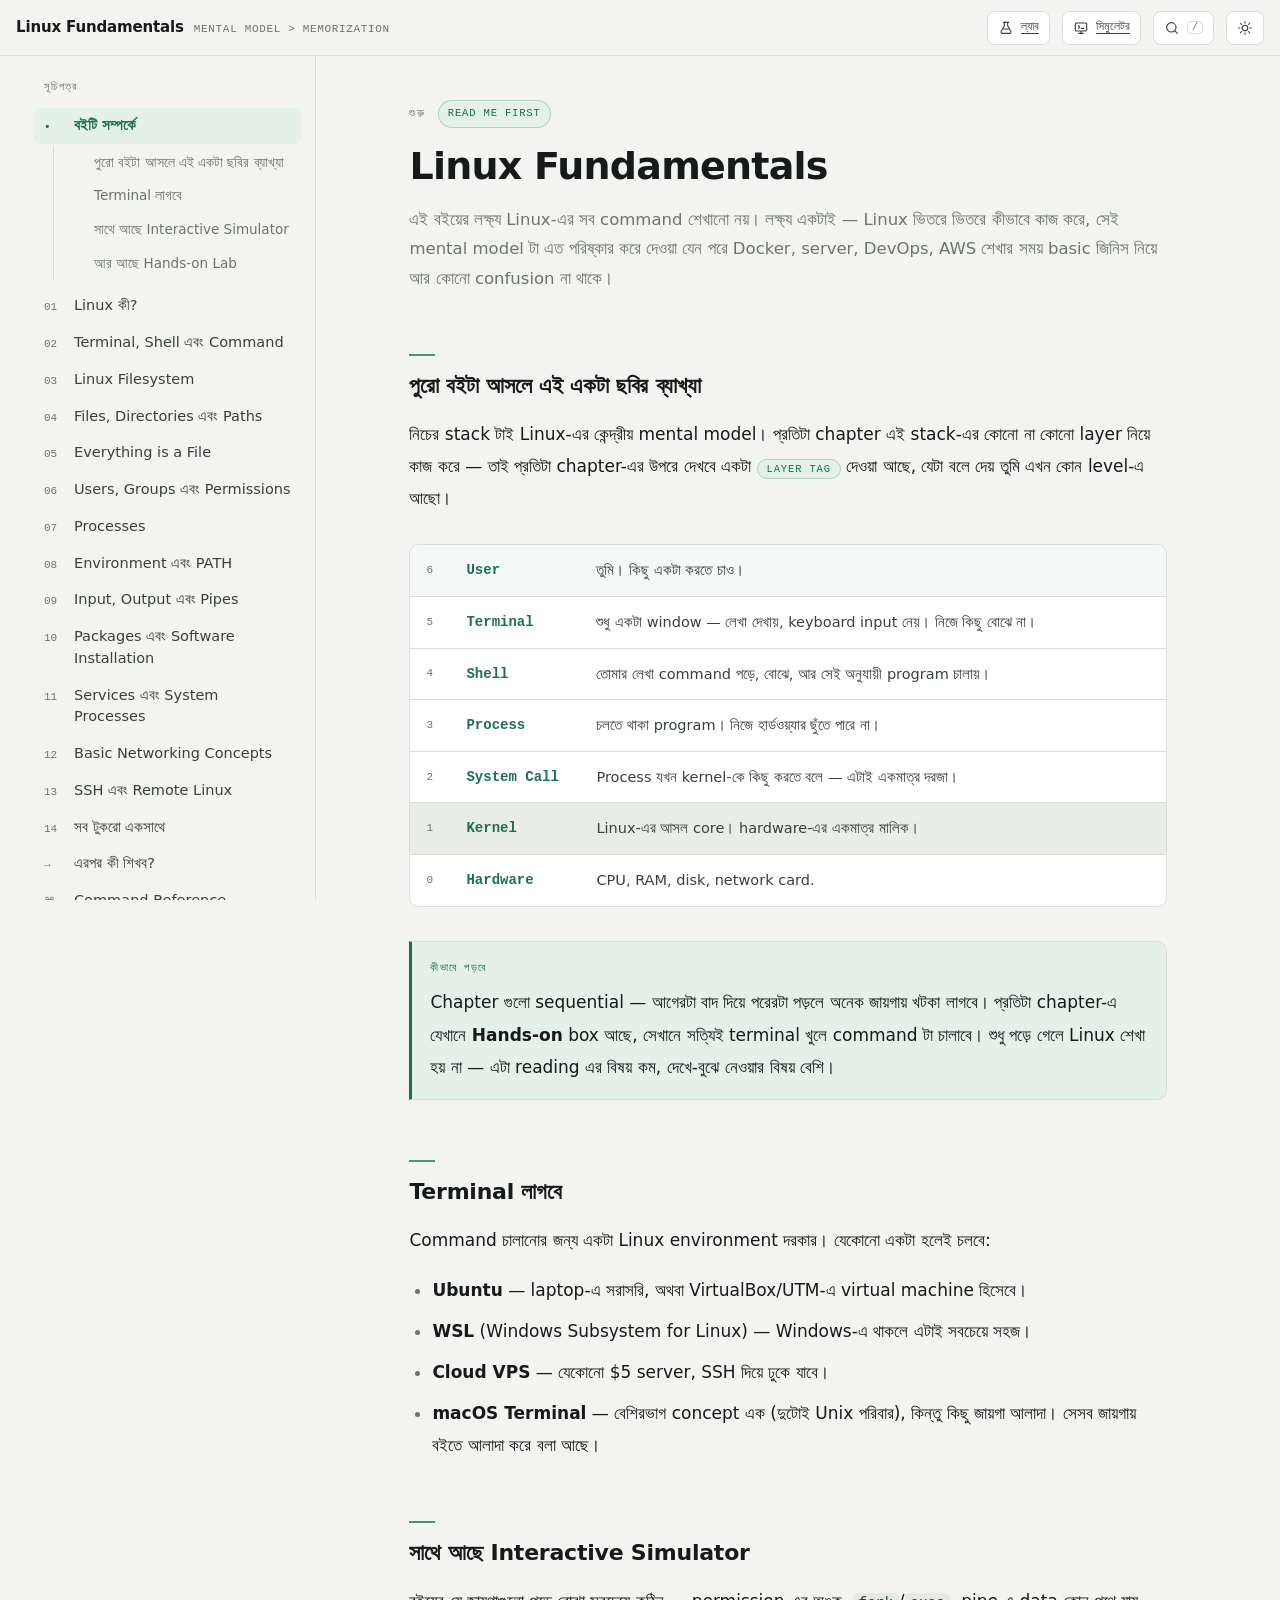
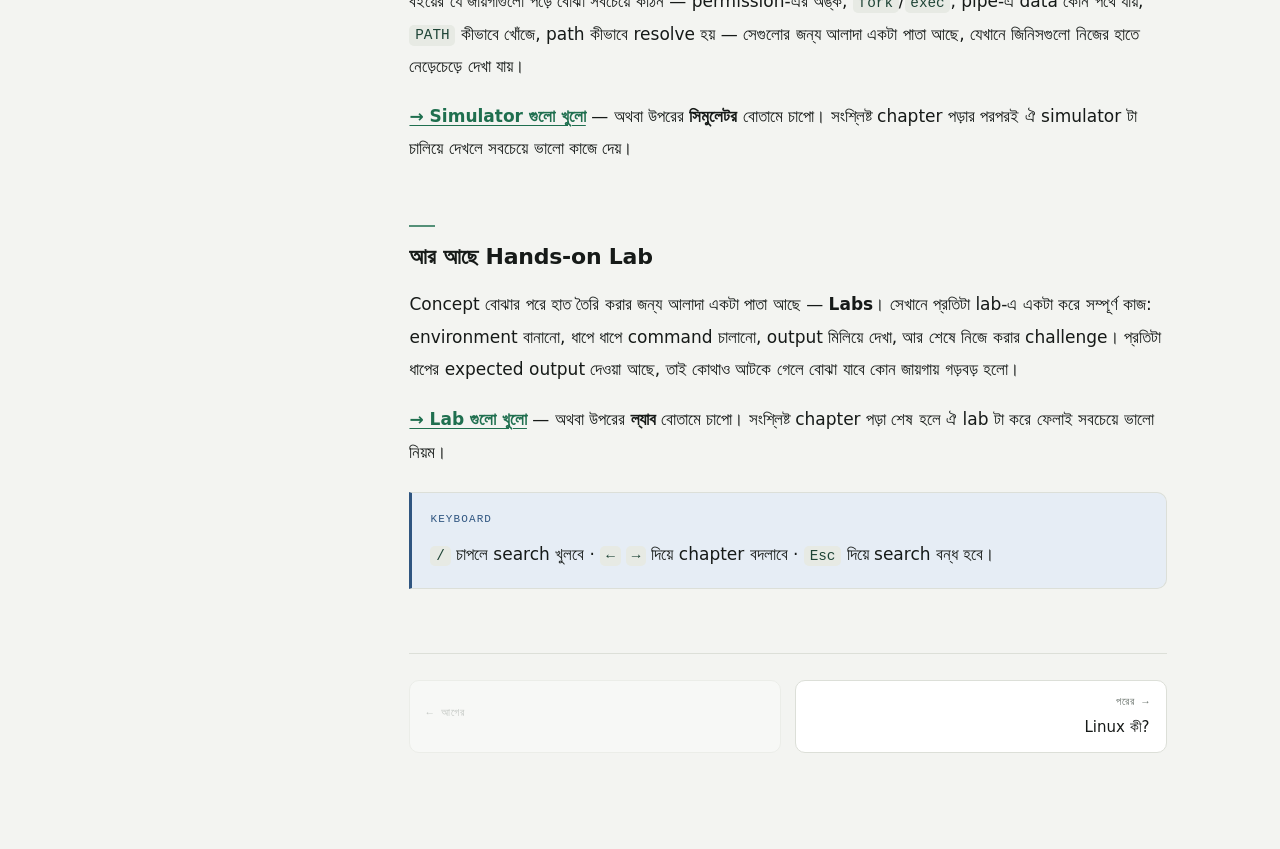
==== commit 7b4238d2: "performace analysis added" ====
--- a/index.html
+++ b/index.html
@@ -316,6 +316,92 @@
 td code{font-size:.9em}
 
 /* ============================================================
+   COMMAND REFERENCE
+   ============================================================ */
+.ref-intro{
+  display:flex;gap:10px;flex-wrap:wrap;align-items:center;
+  margin:0 0 30px;padding:12px 14px;
+  background:var(--surface-2);border:1px solid var(--border);border-radius:var(--r);
+  font-size:14px;color:var(--muted);
+}
+.ref-intro kbd{
+  font-family:var(--mono);font-size:11.5px;background:var(--surface);
+  border:1px solid var(--border-strong);border-bottom-width:2px;border-radius:5px;
+  padding:2px 6px;color:var(--text-soft);
+}
+
+/* category — collapsible */
+.cat{
+  margin:0 0 14px;border:1px solid var(--border);border-radius:var(--r);
+  background:var(--surface);overflow:hidden;
+}
+.cat > summary{
+  display:flex;align-items:center;gap:11px;
+  padding:14px 16px;cursor:pointer;list-style:none;
+  font-family:var(--bangla);font-size:17px;font-weight:600;color:var(--text);
+  background:var(--surface-2);border-bottom:1px solid transparent;
+}
+.cat > summary::-webkit-details-marker{display:none}
+.cat > summary:hover{color:var(--accent)}
+.cat[open] > summary{border-bottom-color:var(--border)}
+.cat .twist{
+  flex:0 0 auto;width:9px;height:9px;border-right:2px solid var(--muted);border-bottom:2px solid var(--muted);
+  transform:rotate(-45deg);transition:transform .16s ease;margin-left:2px;
+}
+.cat[open] .twist{transform:rotate(45deg)}
+.cat .cat-n{
+  flex:0 0 auto;font-family:var(--mono);font-size:11px;color:var(--muted);
+  border:1px solid var(--border-strong);border-radius:5px;padding:1px 6px;
+}
+.cat .cat-hint{margin-left:auto;font-family:var(--mono);font-size:11px;color:var(--muted);font-weight:400}
+.cat-body{padding:18px 16px 6px}
+
+/* reference code block — code-bar ছাড়া, শুধু copy */
+.rc{position:relative;margin:0 0 6px}
+.rc pre{
+  margin:0;background:var(--code-bg);color:var(--code-text);
+  border-radius:var(--r);padding:13px 46px 13px 15px;overflow-x:auto;
+  font-family:var(--mono);font-size:13px;line-height:1.95;white-space:pre;
+}
+.rc .copy{position:absolute;top:8px;right:8px;opacity:0;transition:opacity .13s}
+.rc:hover .copy,.rc .copy:focus{opacity:1}
+@media(hover:none){.rc .copy{opacity:.75}}
+.rc pre .c{color:#7E9A8C}            /* comment */
+.rc pre .v{color:#E8C07D;font-style:italic}  /* যে অংশটা বদলাতে হবে */
+
+/* gotcha note — এক লাইন */
+.g{
+  display:flex;gap:9px;align-items:baseline;
+  margin:0 0 16px;padding:9px 12px;
+  background:var(--amber-soft);border-left:3px solid var(--amber);border-radius:0 6px 6px 0;
+  font-size:14.5px;line-height:1.65;color:var(--text-soft);
+}
+.g::before{content:"⚠";flex:0 0 auto;color:var(--amber);font-size:13px;line-height:1.5}
+.g.hard{background:var(--red-soft);border-left-color:var(--red)}
+.g.hard::before{content:"✕";color:var(--red)}
+.g code{background:transparent;padding:0;color:var(--code-inline-text);font-weight:600}
+.g b{color:var(--text)}
+
+/* sub-heading ভেতরে */
+.cat-body h4{
+  margin:26px 0 10px;font-size:14px;font-family:var(--mono);font-weight:500;
+  letter-spacing:.06em;text-transform:uppercase;color:var(--muted);
+}
+.cat-body h4:first-child{margin-top:0}
+.cat-body > p{font-size:14.5px;color:var(--muted);margin:0 0 12px}
+
+/* flag grid */
+.flagtbl{font-size:14px}
+.flagtbl td:first-child{white-space:nowrap;font-family:var(--mono);width:1%}
+.flagtbl td:nth-child(2){white-space:nowrap;width:1%}
+@media(max-width:640px){
+  .flagtbl{font-size:13px}
+  .flagtbl td,.flagtbl th{padding:7px 8px}
+  .cat-body{padding:14px 11px 4px}
+  .rc pre{font-size:12px}
+}
+
+/* ============================================================
    PREV / NEXT
    ============================================================ */
 .pager{display:flex;gap:14px;margin-top:64px;padding-top:26px;border-top:1px solid var(--border)}
@@ -4013,6 +4099,518 @@
   </p>
 </section>
 
+<section class="chapter" id="ref" data-title="Command Reference" data-layer="reference">
+  <div class="ch-head">
+    <div class="ch-meta">
+      <span class="ch-num">Reference</span>
+      <span class="layer-tag">quick lookup</span>
+    </div>
+    <h2>Command Reference</h2>
+    <p class="ch-lede">কাজ করতে গিয়ে আটকে গেলে এখানে এসো। প্রতিটা entry এক লাইনে বলে দেয় command টা কী করে, আর যেখানে বাস্তবে ফাঁদ আছে সেখানে একটা করে সতর্কবার্তা আছে। এটা শেখার জায়গা না — যেটা একবার শিখেছ কিন্তু ভুলে গেছ, সেটা দ্রুত খুঁজে নেওয়ার জায়গা।</p>
+  </div>
+
+  <div class="ref-intro">
+    <span><kbd>/</kbd> চেপে command-এর নাম লিখে খোঁজো</span>
+    <span>·</span>
+    <span>category-র নামে ক্লিক করলে খোলে ও বন্ধ হয়</span>
+    <span>·</span>
+    <span>code block-এ hover করলে copy button আসে</span>
+  </div>
+
+  <!-- ========== 1. FLAG PATTERNS ========== -->
+  <details class="cat" id="ref-flags" open>
+    <summary><span class="twist"></span><span class="cat-n">01</span>Flag-এর common pattern<span class="cat-hint">-a -l -r -f -v -h -i -p -q</span></summary>
+    <div class="cat-body">
+      <p>বেশিরভাগ flag বহু command-এ একই মানে বহন করে। একবার চিনে নিলে অচেনা command-ও আন্দাজ করা যায়। কিন্তু কিছু জায়গায় একই অক্ষরের মানে সম্পূর্ণ বদলে যায় — ডান দিকের ঘরটাই সবচেয়ে দরকারি।</p>
+
+      <table class="flagtbl">
+        <tr><th>Flag</th><th>সাধারণ মানে</th><th>যেখানে একইভাবে চলে</th><th>যেখানে মানে বদলে যায়</th></tr>
+
+        <tr>
+          <td><code>-a</code></td>
+          <td>all</td>
+          <td><code>ls -a</code> lukono file · <code>ps -a</code> · <code>free -h</code></td>
+          <td><b><code>usermod -aG</code></b> — এখানে <code>-a</code> মানে <b>append</b>। বাদ দিলে আগের সব group মুছে যায়</td>
+        </tr>
+
+        <tr>
+          <td><code>-l</code></td>
+          <td>long / list</td>
+          <td><code>ls -l</code> · <code>ps -l</code></td>
+          <td><code>sudo -l</code> = কী কী চালাতে পারি · <code>chage -l</code> = তারিখ দেখাও · <code>wc -l</code> = লাইন গোনো</td>
+        </tr>
+
+        <tr>
+          <td><code>-r</code> / <code>-R</code></td>
+          <td>recursive</td>
+          <td><code>cp -r</code> · <code>rm -r</code> · <code>chmod -R</code> · <code>chown -R</code> · <code>setfacl -R</code></td>
+          <td><b><code>sort -r</code></b> = reverse · <code>grep -r</code> আর <code>-R</code> আলাদা (নিচে দেখো)</td>
+        </tr>
+
+        <tr>
+          <td><code>-f</code></td>
+          <td>force</td>
+          <td><code>rm -f</code> · <code>cp -f</code> · <code>mv -f</code> · <code>ln -sf</code></td>
+          <td><b><code>tar -f</code></b> = filename · <code>ps -f</code> = full format · <code>tail -f</code> = follow · <code>find -type f</code> = file</td>
+        </tr>
+
+        <tr>
+          <td><code>-v</code></td>
+          <td>verbose</td>
+          <td><code>cp -v</code> · <code>rm -v</code> · <code>tar -v</code> · <code>mv -v</code></td>
+          <td><b><code>grep -v</code></b> = উল্টো, যে লাইনে নেই · <code>-V</code> (বড় হাতের) সাধারণত version</td>
+        </tr>
+
+        <tr>
+          <td><code>-h</code></td>
+          <td>human-readable</td>
+          <td><code>ls -lh</code> · <code>df -h</code> · <code>du -h</code> · <code>free -h</code></td>
+          <td>অনেক command-এ <code>-h</code> = help (<code>sort -h</code> কিন্তু human-numeric sort)</td>
+        </tr>
+
+        <tr>
+          <td><code>-i</code></td>
+          <td>interactive</td>
+          <td><code>rm -i</code> · <code>cp -i</code> · <code>mv -i</code> — লেখার আগে জিজ্ঞেস করে</td>
+          <td><b><code>grep -i</code></b> = ছোট-বড় হাতের বাছবিচার নেই · <code>sed -i</code> = file নিজেই বদলাও</td>
+        </tr>
+
+        <tr>
+          <td><code>-p</code></td>
+          <td>preserve / parents</td>
+          <td><code>mkdir -p</code> মাঝের folder সহ · <code>cp -p</code> সময়-permission রাখো</td>
+          <td><code>ps -p PID</code> = ঐ process · <code>ss -p</code> = process দেখাও</td>
+        </tr>
+
+        <tr>
+          <td><code>-q</code></td>
+          <td>quiet</td>
+          <td><code>grep -q</code> · <code>wget -q</code> — script-এ কাজে লাগে</td>
+          <td><code>grep -q</code> কিছু ছাপে না, শুধু exit code দেয় (<code>if</code>-এর জন্য)</td>
+        </tr>
+      </table>
+
+      <div class="g hard"><span><code>-r</code> সবচেয়ে বিপজ্জনক flag। <code>rm -r</code>, <code>chmod -R</code>, <code>chown -R</code> — এগুলো চালানোর আগে path-টা দুবার পড়ো, বিশেষ করে শুরুর <code>/</code> ঠিক জায়গায় আছে কিনা।</span></div>
+
+      <h4>দুটো নিয়ম যা প্রায় সব command-এ খাটে</h4>
+
+      <div class="rc"><button class="copy">copy</button><pre>ls -l -a -h          <span class="c"># আলাদা করে</span>
+ls -lah              <span class="c"># একসাথে — একই জিনিস</span>
+
+rm -- -oddname       <span class="c"># -- এর পরে যা আছে সব argument, flag না</span>
+grep -- "-v" file    <span class="c"># dash দিয়ে শুরু হওয়া জিনিস খুঁজতে</span></pre></div>
+      <div class="g"><span>একসাথে লেখা যায় শুধু <b>argument নেয় না</b> এমন flag গুলো। <code>tar -xzf file.tar.gz</code> চলে কারণ <code>-f</code> সবার শেষে — <code>tar -fxz</code> লিখলে <code>xz</code> কে filename ভাববে।</span></div>
+
+      <h4>Long form — script-এ এটাই লেখো</h4>
+      <div class="rc"><button class="copy">copy</button><pre>rm --recursive --force dir/     <span class="c"># rm -rf</span>
+cp --archive src/ dst/          <span class="c"># cp -a</span>
+grep --invert-match "x" file    <span class="c"># grep -v</span></pre></div>
+      <div class="g"><span>নিজে টাইপ করার সময় short form, কিন্তু <b>script-এ long form</b> — ছয় মাস পরে নিজের লেখা <code>-rf</code> পড়ার চেয়ে <code>--recursive --force</code> পড়া সহজ।</span></div>
+    </div>
+  </details>
+
+  <!-- ========== 2. FILE & DIRECTORY ========== -->
+  <details class="cat" id="ref-file">
+    <summary><span class="twist"></span><span class="cat-n">02</span>File &amp; Directory<span class="cat-hint">ls cp mv rm find ln</span></summary>
+    <div class="cat-body">
+
+      <h4>দেখা ও ঘোরা</h4>
+      <div class="rc"><button class="copy">copy</button><pre>pwd                      <span class="c"># এখন কোথায় আছি</span>
+ls -lah                  <span class="c"># বিস্তারিত + hidden + পড়ার মতো size</span>
+ls -lt                   <span class="c"># সময় অনুযায়ী, নতুন আগে</span>
+ls -lS                   <span class="c"># size অনুযায়ী, বড় আগে</span>
+ls -ld <span class="v">dir</span>               <span class="c"># folder-এর নিজের তথ্য, ভেতরের না</span>
+cd -                     <span class="c"># আগের directory-তে ফেরত</span>
+tree -L 2                <span class="c"># দুই স্তর পর্যন্ত গাছ</span></pre></div>
+      <div class="g"><span><code>ls -ld</code> বনাম <code>ls -l</code> — permission debug করার সময় <b>folder-এর নিজের</b> permission দেখতে <code>-d</code> লাগবেই, নাহলে ভেতরের file দেখাবে।</span></div>
+
+      <h4>বানানো ও মোছা</h4>
+      <div class="rc"><button class="copy">copy</button><pre>mkdir -p <span class="v">a/b/c</span>           <span class="c"># মাঝের folder গুলোও বানিয়ে নেয়</span>
+mkdir -p <span class="v">proj</span>/{src,docs} <span class="c"># একসাথে কয়েকটা</span>
+touch <span class="v">file</span>               <span class="c"># খালি file, বা সময় হালনাগাদ</span>
+rm -r <span class="v">dir</span>                <span class="c"># folder মোছা</span>
+rmdir <span class="v">dir</span>                <span class="c"># শুধু খালি folder — নিরাপদ</span></pre></div>
+      <div class="g hard"><span><code>rm -rf</code> কিছু জিজ্ঞেস করে না, recycle bin নেই, ফেরানো যায় না। চালানোর আগে <code>rm</code>-এর জায়গায় <code>ls</code> বসিয়ে দেখে নাও ঠিক কী ধরা পড়ছে।</span></div>
+      <div class="g"><span>ভুল এড়াতে <code>rmdir</code> ব্যবহার করো যখন folder-টা খালি থাকার কথা — ভেতরে কিছু থাকলে সে আটকে দেবে, <code>rm -r</code> চুপচাপ মুছে দিত।</span></div>
+
+      <h4>কপি ও সরানো</h4>
+      <div class="rc"><button class="copy">copy</button><pre>cp -r <span class="v">src/</span> <span class="v">dst/</span>          <span class="c"># folder কপি</span>
+cp -a <span class="v">src/</span> <span class="v">dst/</span>          <span class="c"># সব গুণ অক্ষত রেখে (backup-এর জন্য)</span>
+cp -i <span class="v">a</span> <span class="v">b</span>                <span class="c"># থাকলে জিজ্ঞেস করবে</span>
+mv <span class="v">old</span> <span class="v">new</span>               <span class="c"># সরানো, আর নাম বদলানো — একই command</span>
+rsync -av <span class="v">src/</span> <span class="v">dst/</span>      <span class="c"># বড় কাজে; থামলে যেখান থেকে শুরু</span></pre></div>
+      <div class="g"><span><code>cp</code> আর <code>mv</code> গন্তব্যে file থাকলে <b>চুপচাপ মুছে দিয়ে লিখে ফেলে</b>। অভ্যাস করো <code>-i</code> দেওয়ার, বা <code>alias cp='cp -i'</code> বসিয়ে নাও।</span></div>
+      <div class="g"><span><code>rsync src/ dst/</code> আর <code>rsync src dst/</code> — শেষের <code>/</code> থাকলে <b>ভেতরের জিনিস</b> যায়, না থাকলে <b>folder টাই</b> যায়। এক অক্ষরে দুই ফল।</span></div>
+
+      <h4>খোঁজা</h4>
+      <div class="rc"><button class="copy">copy</button><pre>find . -name "*.log"              <span class="c"># নাম দিয়ে</span>
+find . -iname "*.LOG"             <span class="c"># ছোট-বড় হাতের বাছবিচার ছাড়া</span>
+find . -type f -mtime -7          <span class="c"># শেষ ৭ দিনে বদলানো file</span>
+find . -type d -name node_modules <span class="c"># শুধু folder</span>
+find . -size +100M                <span class="c"># ১০০ মেগার বেশি</span>
+find . -name "*.tmp" -delete      <span class="c"># খুঁজে মুছে দাও</span>
+find / -nouser 2&gt;/dev/null        <span class="c"># মালিকহীন file</span>
+
+which <span class="v">command</span>                  <span class="c"># command টা কোথায় আছে</span>
+locate <span class="v">filename</span>                 <span class="c"># দ্রুত, কিন্তু database পুরোনো হতে পারে</span></pre></div>
+      <div class="g"><span><code>find</code>-এ pattern সবসময় <b>quote-এর ভেতরে</b> — <code>find . -name *.log</code> লিখলে shell আগেই <code>*</code> ভেঙে ফেলে, আর ফল অদ্ভুত হয়।</span></div>
+      <div class="g hard"><span><code>-delete</code> বা <code>-exec rm</code> লেখার আগে একবার ঐ অংশটা বাদ দিয়ে চালাও — তালিকাটা দেখে নিশ্চিত হও, তারপর মোছো।</span></div>
+
+      <h4>Link</h4>
+      <div class="rc"><button class="copy">copy</button><pre>ln -s <span class="v">/path/to/file</span> <span class="v">link</span>    <span class="c"># symbolic link</span>
+ln -sf <span class="v">/new/target</span> <span class="v">link</span>     <span class="c"># বিদ্যমান link অন্যদিকে ঘোরাও</span>
+readlink -f <span class="v">link</span>             <span class="c"># আসল path কোথায়</span></pre></div>
+      <div class="g"><span><code>ln -s</code>-এ <b>absolute path</b> দাও। Relative path দিলে link-টা সরানোর সাথে সাথেই ভেঙে যায়।</span></div>
+    </div>
+  </details>
+
+  <!-- ========== 3. USER & GROUP ========== -->
+  <details class="cat" id="ref-user">
+    <summary><span class="twist"></span><span class="cat-n">03</span>User &amp; Group<span class="cat-hint">useradd usermod chage passwd</span></summary>
+    <div class="cat-body">
+
+      <h4>বানানো</h4>
+      <div class="rc"><button class="copy">copy</button><pre>useradd -m -s /bin/bash <span class="v">user1</span>     <span class="c"># home সহ, bash shell দিয়ে</span>
+useradd -m -G <span class="v">dev</span> <span class="v">user1</span>          <span class="c"># বানানোর সময়েই group-এ</span>
+groupadd <span class="v">dev</span>                      <span class="c"># নতুন group</span>
+passwd <span class="v">user1</span>                      <span class="c"># password বসাও</span></pre></div>
+      <div class="g"><span>Ubuntu/Debian-এ <code>-m</code> ছাড়া <b>home directory হয় না</b> (RHEL-এ default-এ হয়)। আর <code>-s</code> না দিলে shell হতে পারে <code>/bin/sh</code>, যেটা <code>.bashrc</code> পড়ে না।</span></div>
+      <div class="g"><span>Password ছাড়া account-এ <code>sudo</code> কাজ করে না, আর <code>passwd -S</code> দেখায় <code>NP</code>।</span></div>
+
+      <h4>বদলানো</h4>
+      <div class="rc"><button class="copy">copy</button><pre>usermod -aG <span class="v">dev</span> <span class="v">user1</span>            <span class="c"># group-এ যোগ করো</span>
+usermod -g <span class="v">dev</span> <span class="v">user1</span>             <span class="c"># primary group বদলাও</span>
+usermod -s /bin/bash <span class="v">user1</span>        <span class="c"># shell</span>
+usermod -l <span class="v">newname</span> <span class="v">oldname</span>       <span class="c"># নাম — নতুনটা আগে</span>
+usermod -d /home/<span class="v">new</span> -m <span class="v">user1</span>    <span class="c"># home সরাও, file সহ</span>
+usermod -L <span class="v">user1</span>                  <span class="c"># lock</span>
+usermod -U <span class="v">user1</span>                  <span class="c"># unlock</span>
+usermod -e <span class="v">2027-12-31</span> <span class="v">user1</span>     <span class="c"># account-এর মেয়াদ</span>
+groupmod -n <span class="v">new</span> <span class="v">old</span>              <span class="c"># group-এর নাম</span></pre></div>
+      <div class="g hard"><span><code>-a</code> না দিলে আগের সব group মুছে যায়, আর কোনো warning দেয় না। এভাবেই মানুষ নিজের <code>sudo</code> access হারায় — আর ফেরাতেও <code>sudo</code> লাগত।</span></div>
+      <div class="g"><span><code>-l</code> শুধু নামটাই বদলায় — home directory, primary group-এর নাম, cron, sudoers-এ লেখা পুরোনো নাম সব <b>আগের মতোই পড়ে থাকে</b>।</span></div>
+      <div class="g"><span><code>-d</code> শুধু ঠিকানা লেখে, <b><code>-m</code> ছাড়া file সরে না</b> — তখন user-এর সব file পুরোনো folder-এ অনাথ হয়ে থাকে।</span></div>
+      <div class="g"><span><code>-L</code> শুধু password-এ login বন্ধ করে। <b>SSH key দিয়ে সে এখনো ঢুকতে পারে</b> — পুরো বন্ধ করতে shell-ও <code>/usr/sbin/nologin</code> করো।</span></div>
+
+      <h4>Password-এর মেয়াদ</h4>
+      <div class="rc"><button class="copy">copy</button><pre>chage -l <span class="v">user1</span>                   <span class="c"># সব তারিখ দেখাও</span>
+chage -d 0 <span class="v">user1</span>                 <span class="c"># পরের login-এ বদলাতেই হবে</span>
+chage -M 90 <span class="v">user1</span>                <span class="c"># password ৯০ দিন টিকবে</span>
+chage -E <span class="v">2027-12-31</span> <span class="v">user1</span>       <span class="c"># account-এর মেয়াদ</span>
+passwd -S <span class="v">user1</span>                  <span class="c"># P = সচল, L = locked, NP = password নেই</span></pre></div>
+      <div class="g"><span><b>Password expire</b> (<code>-M</code>) আর <b>account expire</b> (<code>-E</code>) আলাদা — প্রথমটায় user নিজেই নতুন password দিয়ে ঢুকতে পারে, দ্বিতীয়টায় admin ছাড়া উপায় নেই।</span></div>
+      <div class="g"><span><code>chage -d 0</code> সবসময় <code>passwd</code>-এর <b>পরে</b> চালাও — উল্টো করলে <code>passwd</code> ঐ ০ মুছে আজকের তারিখ বসিয়ে দেয়।</span></div>
+
+      <h4>দেখা</h4>
+      <div class="rc"><button class="copy">copy</button><pre>id <span class="v">user1</span>                         <span class="c"># UID, GID, সব group</span>
+groups <span class="v">user1</span>                     <span class="c"># শুধু group গুলো</span>
+getent passwd <span class="v">user1</span>              <span class="c"># passwd লাইনটা</span>
+getent group <span class="v">dev</span>                 <span class="c"># group-এ কারা আছে</span>
+who / w                            <span class="c"># এখন কারা login করা</span>
+last -5                            <span class="c"># শেষ ৫টা login</span></pre></div>
+      <div class="g"><span><code>grep user /etc/passwd</code>-এর বদলে <code>getent</code> ব্যবহার করো — LDAP/AD থেকে আসা user-ও পাবে, আর <code>user1</code> খুঁজতে গিয়ে <code>user10</code> ধরা পড়বে না।</span></div>
+      <div class="g"><span>Group-এ যোগ করার পর <code>id</code> পুরোনো তথ্য দেখাতে পারে — নতুন group <b>নতুন login session-এ</b> কার্যকর হয়।</span></div>
+
+      <h4>মোছা</h4>
+      <div class="rc"><button class="copy">copy</button><pre>userdel -r <span class="v">user1</span>                 <span class="c"># home directory সহ</span>
+groupdel <span class="v">dev</span></pre></div>
+      <div class="g"><span><code>-r</code> শুধু home আর mail মোছে। বাইরে ছড়ানো file পড়ে থাকে — <code>find / -nouser</code> দিয়ে খুঁজে নাও।</span></div>
+    </div>
+  </details>
+
+  <!-- ========== 4. PERMISSION ========== -->
+  <details class="cat" id="ref-perm">
+    <summary><span class="twist"></span><span class="cat-n">04</span>Permission &amp; Ownership<span class="cat-hint">chmod chown umask setfacl</span></summary>
+    <div class="cat-body">
+
+      <h4>পড়া</h4>
+      <div class="rc"><button class="copy">copy</button><pre>-rwxr-xr--    r=4  w=2  x=1
+ │ │  │  └── others  r--  = 4
+ │ │  └───── group   r-x  = 5
+ │ └──────── owner   rwx  = 7
+ └────────── ধরন: - file, d directory, l link</pre></div>
+
+      <h4>chmod</h4>
+      <div class="rc"><button class="copy">copy</button><pre>chmod 755 <span class="v">file</span>          <span class="c"># rwxr-xr-x — script, folder</span>
+chmod 644 <span class="v">file</span>          <span class="c"># rw-r--r-- — সাধারণ file</span>
+chmod 600 <span class="v">file</span>          <span class="c"># rw------- — গোপন key, config</span>
+chmod 700 <span class="v">dir</span>           <span class="c"># শুধু মালিক ঢুকবে</span>
+chmod +x <span class="v">script.sh</span>      <span class="c"># চালানোর যোগ্য করো</span>
+chmod g+w <span class="v">file</span>          <span class="c"># একটা bit যোগ, বাকি অক্ষত</span>
+chmod -R u+rwX <span class="v">dir/</span>     <span class="c"># বড় হাতের X = শুধু folder-এ x</span></pre></div>
+      <div class="g"><span>Directory-তে <code>x</code> ছাড়া <code>r</code> প্রায় অর্থহীন — নাম দেখা যায়, কিন্তু ভেতরে ঢোকা বা file পড়া যায় না। <b>Read-only মানে folder-এ <code>r-x</code></b>।</span></div>
+      <div class="g"><span><code>-R</code>-এর সাথে ছোট হাতের <code>+x</code> দিলে <b>প্রতিটা file-ও</b> চালানোর যোগ্য হয়ে যায়। বড় হাতের <code>+X</code> শুধু folder-এ বসে।</span></div>
+      <div class="g"><span>SSH key-তে <code>600</code> না হলে SSH নিজেই key মানতে অস্বীকার করে — <code>chmod 600 ~/.ssh/id_rsa</code>, আর <code>~/.ssh</code>-তে <code>700</code>।</span></div>
+
+      <h4>chown</h4>
+      <div class="rc"><button class="copy">copy</button><pre>chown <span class="v">user</span>:<span class="v">group</span> <span class="v">file</span>     <span class="c"># মালিক + group</span>
+chown -R <span class="v">user</span>:<span class="v">group</span> <span class="v">dir/</span>  <span class="c"># ভেতরের সবকিছুতে</span>
+chown :<span class="v">group</span> <span class="v">file</span>          <span class="c"># শুধু group</span>
+chgrp <span class="v">group</span> <span class="v">file</span>           <span class="c"># একই কাজ</span></pre></div>
+      <div class="g"><span>File-এর ভেতরে মালিকের <b>নাম নয়, UID নম্বর</b> লেখা থাকে। তাই UID বদলালে পুরোনো file গুলো অনাথ হয়ে যায় — <code>find / -uid &lt;পুরোনো&gt;</code> দিয়ে খুঁজে ঠিক করতে হয়।</span></div>
+
+      <h4>umask</h4>
+      <div class="rc"><button class="copy">copy</button><pre>umask                    <span class="c"># এখন কত</span>
+umask 022                <span class="c"># file 644, dir 755 (default)</span>
+umask 027                <span class="c"># file 640, dir 750 (others বাদ)</span>
+umask 077                <span class="c"># file 600, dir 700 (শুধু নিজে)</span></pre></div>
+      <div class="g"><span><code>umask</code> অনুমতি <b>দেয় না, কেটে নেয়</b>। File-এর হিসেব <code>666</code> থেকে, directory-র <code>777</code> থেকে — তাই নতুন file কখনো <code>x</code> নিয়ে জন্মায় না।</span></div>
+      <div class="g"><span>শুধু <b>বর্তমান shell-এ</b> খাটে। স্থায়ী করতে <code>~/.bashrc</code>-তে লেখো, আর script থেকে বসাতে <code>./script.sh</code> নয় — <code>source script.sh</code>।</span></div>
+
+      <h4>ACL — একাধিক group-কে আলাদা অনুমতি</h4>
+      <div class="rc"><button class="copy">copy</button><pre>getfacl <span class="v">dir</span>                        <span class="c"># সব নিয়ম দেখাও</span>
+setfacl -m g:<span class="v">ops</span>:rx <span class="v">dir</span>           <span class="c"># group-কে</span>
+setfacl -m u:<span class="v">alice</span>:rw <span class="v">file</span>        <span class="c"># একজন user-কে</span>
+setfacl -R -m g:<span class="v">ops</span>:rx <span class="v">dir</span>        <span class="c"># এখনকার সব file-এ</span>
+setfacl -R -d -m g:<span class="v">ops</span>:rx <span class="v">dir</span>     <span class="c"># ভবিষ্যতের file-এর জন্য</span>
+setfacl -x g:<span class="v">ops</span> <span class="v">dir</span>              <span class="c"># একটা নিয়ম তোলো</span>
+setfacl -b <span class="v">dir</span>                     <span class="c"># সব ACL মুছে দাও</span></pre></div>
+      <div class="g"><span><code>-R</code> শুধু <b>এখনকার</b> file-এ বসে। পরে জন্মানো file কিছুই পায় না — তার জন্য <code>-d</code> (default ACL) আলাদা করে লাগবে। সাধারণত <b>দুটোই</b> চালাতে হয়।</span></div>
+      <div class="g"><span>ক্রম সবসময় <b><code>chmod</code> আগে, <code>setfacl</code> পরে</b>। পরে <code>chmod</code> চালালে mask বদলে গিয়ে ACL গুলো নিঃশব্দে অকেজো হয়ে যায় (<code>getfacl</code>-এ <code>#effective:</code> লেখা দেখলে এটাই ঘটেছে)।</span></div>
+      <div class="g"><span>Linux ক্রম মেনে পরীক্ষা করে: <b>root → owner → user ACL → group → group ACL → others</b>, আর প্রথম যেটা মেলে সেখানেই থামে। তাই file-এর <b>মালিক</b> হলে ACL-এর নিষেধ তার উপর খাটে না।</span></div>
+      <div class="g"><span><code>ls -l</code>-এ permission-এর শেষে <code>+</code> থাকলে বুঝবে ঐ file-এ ACL আছে।</span></div>
+    </div>
+  </details>
+  <!-- ========== 5. PROCESS ========== -->
+  <details class="cat" id="ref-proc">
+    <summary><span class="twist"></span><span class="cat-n">05</span>Process management<span class="cat-hint">ps top kill jobs systemctl</span></summary>
+    <div class="cat-body">
+
+      <h4>দেখা</h4>
+      <div class="rc"><button class="copy">copy</button><pre>ps aux                       <span class="c"># সব process, সব user-এর</span>
+ps aux | grep <span class="v">nginx</span>         <span class="c"># নির্দিষ্ট একটা</span>
+ps -ef --forest              <span class="c"># parent-child গাছ</span>
+ps -eo pid,etime,cmd         <span class="c"># কে কতক্ষণ ধরে চলছে</span>
+pgrep -a <span class="v">nginx</span>               <span class="c"># নাম দিয়ে PID</span>
+pidof <span class="v">nginx</span>                  <span class="c"># শুধু PID</span>
+top                          <span class="c"># সরাসরি দেখা</span>
+htop                         <span class="c"># সুন্দর top (আলাদা install)</span></pre></div>
+      <div class="g"><span><code>ps aux | grep x</code>-এর output-এ <code>grep</code> নিজেই একটা লাইন হয়ে আসে। এড়াতে <code>grep [x]</code> লেখো, বা <code>pgrep</code> ব্যবহার করো।</span></div>
+      <div class="g"><span><code>ps aux</code> (dash ছাড়া, BSD ধরন) আর <code>ps -ef</code> (dash সহ, UNIX ধরন) — দুটোই চলে, column-এর নাম আলাদা। মিশিয়ে ফেলো না।</span></div>
+
+      <h4>থামানো</h4>
+      <div class="rc"><button class="copy">copy</button><pre>kill <span class="v">PID</span>                     <span class="c"># ভদ্রভাবে বলা (SIGTERM)</span>
+kill -9 <span class="v">PID</span>                  <span class="c"># জোর করে (SIGKILL)</span>
+killall <span class="v">nginx</span>                <span class="c"># নাম দিয়ে সব</span>
+pkill -u <span class="v">user1</span>               <span class="c"># ঐ user-এর সব process</span>
+kill -HUP <span class="v">PID</span>                <span class="c"># config আবার পড়ো, না থেমে</span></pre></div>
+      <div class="g"><span>আগে <code>kill</code>, তারপর দরকার হলে <code>kill -9</code>। <code>-9</code> process-কে গুছিয়ে নেওয়ার সুযোগ দেয় না — file নষ্ট হতে পারে, lock পড়ে থাকতে পারে।</span></div>
+      <div class="g hard"><span><code>pkill -u user1</code> ঐ user-এর <b>সব</b> process মারে, তার login session সহ। নিজের user-এ চালালে নিজেই বেরিয়ে যাবে।</span></div>
+
+      <h4>Background</h4>
+      <div class="rc"><button class="copy">copy</button><pre><span class="v">command</span> &amp;                  <span class="c"># background-এ চালাও</span>
+jobs                         <span class="c"># এই shell-এর job গুলো</span>
+fg %1                        <span class="c"># সামনে আনো</span>
+bg %1                        <span class="c"># background-এ পাঠাও</span>
+Ctrl+Z                       <span class="c"># থামাও (suspend)</span>
+nohup <span class="v">command</span> &amp;            <span class="c"># terminal বন্ধ করলেও চলবে</span></pre></div>
+      <div class="g"><span>শুধু <code>&amp;</code> দিলে terminal বন্ধ করার সাথে সাথে process-ও মরে। টিকিয়ে রাখতে <code>nohup</code>, বা ভালো হয় <code>systemd</code> service বানানো।</span></div>
+
+      <h4>Service</h4>
+      <div class="rc"><button class="copy">copy</button><pre>systemctl status <span class="v">nginx</span>       <span class="c"># চলছে কিনা</span>
+systemctl start|stop|restart <span class="v">nginx</span>
+systemctl reload <span class="v">nginx</span>       <span class="c"># config পড়ো, না থেমে</span>
+systemctl enable --now <span class="v">nginx</span> <span class="c"># boot-এ চালু + এখনই</span>
+systemctl list-units --type=service --state=running
+journalctl -u <span class="v">nginx</span> -n 50 -f  <span class="c"># log, শেষ ৫০ লাইন, তারপর সরাসরি</span></pre></div>
+      <div class="g"><span><code>restart</code> আর <code>reload</code> আলাদা — <code>reload</code> চলমান connection ভাঙে না। Production-এ config বদলালে আগে <code>reload</code> চেষ্টা করো।</span></div>
+      <div class="g"><span><code>enable</code> শুধু boot-এর জন্য, <code>start</code> শুধু এখনকার জন্য। দুটোই চাইলে <code>--now</code>।</span></div>
+      <div class="g"><span>Container বা WSL-এ <code>systemctl</code> নাও চলতে পারে — সেখানে systemd থাকে না।</span></div>
+    </div>
+  </details>
+
+  <!-- ========== 6. PACKAGE ========== -->
+  <details class="cat" id="ref-pkg">
+    <summary><span class="twist"></span><span class="cat-n">06</span>Package management<span class="cat-hint">apt dnf dpkg rpm</span></summary>
+    <div class="cat-body">
+
+      <h4>Debian / Ubuntu</h4>
+      <div class="rc"><button class="copy">copy</button><pre>apt update                   <span class="c"># তালিকা হালনাগাদ — install-এর আগে</span>
+apt upgrade                  <span class="c"># package গুলো নতুন করো</span>
+apt install <span class="v">nginx</span>           <span class="c"># install</span>
+apt remove <span class="v">nginx</span>            <span class="c"># সরাও, config রেখে</span>
+apt purge <span class="v">nginx</span>             <span class="c"># config সহ সরাও</span>
+apt search <span class="v">keyword</span>          <span class="c"># খোঁজো</span>
+apt show <span class="v">nginx</span>              <span class="c"># বিস্তারিত</span>
+apt list --installed         <span class="c"># কী কী আছে</span>
+apt autoremove               <span class="c"># অপ্রয়োজনীয় dependency</span></pre></div>
+      <div class="g"><span><code>update</code> আর <code>upgrade</code> এক জিনিস নয় — <code>update</code> শুধু <b>তালিকা</b> আনে, কিছু install করে না। নতুন server-এ <code>apt update</code> না চালিয়ে <code>install</code> দিলে "package not found" পাবে।</span></div>
+      <div class="g"><span>Script-এ <code>apt</code> নয়, <code>apt-get</code> ব্যবহার করো — <code>apt</code>-এর output মানুষের জন্য, version ভেদে বদলায়।</span></div>
+
+      <h4>RHEL / Fedora</h4>
+      <div class="rc"><button class="copy">copy</button><pre>dnf install <span class="v">nginx</span>
+dnf remove <span class="v">nginx</span>
+dnf search <span class="v">keyword</span>
+dnf list installed
+dnf check-update</pre></div>
+      <div class="g"><span><code>dnf</code>-এ আলাদা <code>update</code> ধাপ লাগে না — সে প্রতিবার নিজেই তালিকা দেখে নেয়।</span></div>
+
+      <h4>সরাসরি file থেকে</h4>
+      <div class="rc"><button class="copy">copy</button><pre>dpkg -i <span class="v">pkg.deb</span>              <span class="c"># install</span>
+dpkg -l | grep <span class="v">nginx</span>         <span class="c"># আছে কিনা</span>
+dpkg -L <span class="v">nginx</span>                <span class="c"># কোন কোন file দিয়েছে</span>
+dpkg -S /usr/bin/<span class="v">nginx</span>       <span class="c"># এই file কোন package-এর</span>
+apt install -f                 <span class="c"># ভাঙা dependency ঠিক করো</span></pre></div>
+      <div class="g"><span><code>dpkg -i</code> dependency নিজে আনে না। ভেঙে গেলে তারপর <code>apt install -f</code> চালাও।</span></div>
+    </div>
+  </details>
+
+  <!-- ========== 7. DISK ========== -->
+  <details class="cat" id="ref-disk">
+    <summary><span class="twist"></span><span class="cat-n">07</span>Disk &amp; Filesystem<span class="cat-hint">df du mount lsblk</span></summary>
+    <div class="cat-body">
+
+      <h4>জায়গা কত আছে</h4>
+      <div class="rc"><button class="copy">copy</button><pre>df -h                        <span class="c"># সব filesystem-এ কত ফাঁকা</span>
+df -i                        <span class="c"># inode কত বাকি</span>
+du -sh <span class="v">dir/</span>                 <span class="c"># এই folder কত জায়গা নিয়েছে</span>
+du -sh * | sort -rh | head   <span class="c"># সবচেয়ে বড় ১০টা</span>
+ncdu                         <span class="c"># ঘুরে ঘুরে দেখা (আলাদা install)</span></pre></div>
+      <div class="g"><span><code>df</code> বলছে disk ভর্তি, অথচ <code>du</code> বলছে জায়গা আছে? দুটো কারণ — হয় <b>inode শেষ</b> (<code>df -i</code> দেখো), নয়তো মুছে ফেলা file কোনো process এখনো <b>খুলে রেখেছে</b> (<code>lsof +L1</code>)।</span></div>
+      <div class="g"><span><code>du</code>-তে <code>-sh</code> না দিলে ভেতরের প্রতিটা folder আলাদা করে ছাপে — বড় folder-এ পর্দা ভরে যাবে।</span></div>
+
+      <h4>Disk আর partition</h4>
+      <div class="rc"><button class="copy">copy</button><pre>lsblk                        <span class="c"># disk আর partition-এর গাছ</span>
+blkid                        <span class="c"># UUID আর filesystem-এর ধরন</span>
+mount | column -t            <span class="c"># কী কোথায় mount করা</span>
+mount /dev/<span class="v">sdb1</span> /mnt         <span class="c"># mount করো</span>
+umount /mnt                  <span class="c"># খুলে নাও</span>
+mount -o remount,acl /       <span class="c"># নতুন option সহ আবার</span></pre></div>
+      <div class="g"><span><code>umount</code>-এ "target is busy" এলে বুঝবে কেউ ভেতরে আছে — <code>lsof +D /mnt</code> দিয়ে দেখো কোন process, তারপর সেটা বন্ধ করো। <code>umount -l</code> (lazy) শেষ উপায়।</span></div>
+      <div class="g hard"><span><code>/etc/fstab</code>-এ ভুল লিখলে <b>system boot না-ও করতে পারে</b>। বদলানোর পর reboot-এর আগে <code>mount -a</code> দিয়ে পরীক্ষা করো — কোনো error না এলে তবেই নিরাপদ।</span></div>
+      <div class="g"><span><code>fstab</code>-এ <code>/dev/sdb1</code> নয়, <b>UUID</b> ব্যবহার করো। Disk-এর নাম boot-এ boot-এ বদলে যেতে পারে, UUID বদলায় না।</span></div>
+    </div>
+  </details>
+
+  <!-- ========== 8. NETWORK ========== -->
+  <details class="cat" id="ref-net">
+    <summary><span class="twist"></span><span class="cat-n">08</span>Network<span class="cat-hint">ip ss curl ssh scp</span></summary>
+    <div class="cat-body">
+
+      <h4>নিজের অবস্থা</h4>
+      <div class="rc"><button class="copy">copy</button><pre>ip a                         <span class="c"># IP address গুলো</span>
+ip r                         <span class="c"># routing table</span>
+ss -tulpn                    <span class="c"># কোন port-এ কে বসে আছে</span>
+ss -tn state established     <span class="c"># চলমান connection</span>
+ping -c 4 <span class="v">host</span>              <span class="c"># পৌঁছায় কিনা</span>
+dig <span class="v">domain.com</span> +short       <span class="c"># DNS</span>
+traceroute <span class="v">host</span>             <span class="c"># কোন পথে যাচ্ছে</span></pre></div>
+      <div class="g"><span><code>ifconfig</code>, <code>netstat</code>, <code>route</code> — এগুলো পুরোনো, নতুন system-এ install-ই থাকে না। বদলে <code>ip</code> আর <code>ss</code> শেখো।</span></div>
+      <div class="g"><span><code>ss -tulpn</code>-এ process-এর নাম দেখতে <code>sudo</code> লাগে — নাহলে শুধু port দেখাবে, কে বসে আছে বলবে না।</span></div>
+      <div class="g"><span><code>ping</code> কাজ না করা মানেই server বন্ধ নয় — অনেক firewall ICMP আটকে দেয় কিন্তু port খোলা রাখে। বরং <code>curl</code> বা <code>nc -zv host port</code> দিয়ে দেখো।</span></div>
+
+      <h4>HTTP</h4>
+      <div class="rc"><button class="copy">copy</button><pre>curl -I <span class="v">https://site.com</span>          <span class="c"># শুধু header</span>
+curl -sS <span class="v">url</span> -o <span class="v">file</span>             <span class="c"># নামিয়ে রাখো, চুপচাপ</span>
+curl -L <span class="v">url</span>                      <span class="c"># redirect অনুসরণ করো</span>
+curl -w "%{http_code}\n" -o /dev/null -s <span class="v">url</span>
+wget -c <span class="v">url</span>                      <span class="c"># থেমে গেলে যেখান থেকে</span></pre></div>
+      <div class="g"><span><code>-L</code> ছাড়া <code>curl</code> redirect-এ থেমে যায় আর খালি বা ছোট file দেয়। Download-এ <code>-L</code> প্রায় সবসময় লাগে।</span></div>
+
+      <h4>SSH</h4>
+      <div class="rc"><button class="copy">copy</button><pre>ssh <span class="v">user</span>@<span class="v">host</span>
+ssh -p <span class="v">2222</span> <span class="v">user</span>@<span class="v">host</span>            <span class="c"># অন্য port</span>
+ssh-keygen -t ed25519                <span class="c"># key বানাও</span>
+ssh-copy-id <span class="v">user</span>@<span class="v">host</span>            <span class="c"># key পাঠাও</span>
+scp <span class="v">file</span> <span class="v">user</span>@<span class="v">host</span>:<span class="v">/path/</span>       <span class="c"># file পাঠাও</span>
+scp -r <span class="v">dir/</span> <span class="v">user</span>@<span class="v">host</span>:<span class="v">/path/</span>    <span class="c"># folder</span>
+rsync -avz <span class="v">dir/</span> <span class="v">user</span>@<span class="v">host</span>:<span class="v">/path/</span>
+ssh -L 8080:localhost:80 <span class="v">user</span>@<span class="v">host</span>  <span class="c"># tunnel</span></pre></div>
+      <div class="g"><span><code>Permission denied (publickey)</code>-এর সবচেয়ে সাধারণ কারণ permission — <code>~/.ssh</code> হতে হবে <code>700</code>, key <code>600</code>, <code>authorized_keys</code> <code>600</code>। SSH ঢিলেঢালা permission-এ key মানেই না।</span></div>
+      <div class="g"><span><code>ssh -p</code> কিন্তু <code>scp -P</code> — port-এর flag দুটোতে ছোট-বড় হাতের আলাদা।</span></div>
+      <div class="g"><span>কী ভুল হচ্ছে বুঝতে না পারলে <code>ssh -v</code> (বা <code>-vvv</code>) — সে ধাপে ধাপে বলে দেয় কোথায় আটকাচ্ছে।</span></div>
+    </div>
+  </details>
+
+  <!-- ========== 9. TEXT ========== -->
+  <details class="cat" id="ref-text">
+    <summary><span class="twist"></span><span class="cat-n">09</span>Text processing<span class="cat-hint">grep sed awk cut sort</span></summary>
+    <div class="cat-body">
+
+      <h4>grep</h4>
+      <div class="rc"><button class="copy">copy</button><pre>grep -i <span class="v">"pattern"</span> <span class="v">file</span>       <span class="c"># ছোট-বড় হাত মানবে না</span>
+grep -r <span class="v">"pattern"</span> <span class="v">dir/</span>       <span class="c"># folder জুড়ে</span>
+grep -n <span class="v">"pattern"</span> <span class="v">file</span>       <span class="c"># লাইন নম্বর সহ</span>
+grep -v <span class="v">"pattern"</span> <span class="v">file</span>       <span class="c"># যে লাইনে নেই সেগুলো</span>
+grep -c <span class="v">"pattern"</span> <span class="v">file</span>       <span class="c"># কতগুলো লাইন</span>
+grep -l <span class="v">"pattern"</span> *.log       <span class="c"># শুধু file-এর নাম</span>
+grep -A3 -B3 <span class="v">"error"</span> <span class="v">file</span>    <span class="c"># আগে-পরে ৩ লাইন সহ</span>
+grep -E <span class="v">"a|b"</span> <span class="v">file</span>            <span class="c"># regex</span>
+grep -q <span class="v">"x"</span> <span class="v">file</span> &amp;&amp; echo হ্যাঁ  <span class="c"># script-এ</span></pre></div>
+      <div class="g"><span>Pattern সবসময় <b>quote-এর ভেতরে</b> — নাহলে <code>*</code> বা <code>|</code> shell আগেই খেয়ে ফেলে।</span></div>
+      <div class="g"><span><code>-A</code>/<code>-B</code>/<code>-C</code> log ঘাঁটার সবচেয়ে কাজের flag — error-এর আগে-পরে কী ঘটেছে সেটাই আসল সূত্র।</span></div>
+
+      <h4>sed</h4>
+      <div class="rc"><button class="copy">copy</button><pre>sed 's/<span class="v">old</span>/<span class="v">new</span>/' <span class="v">file</span>          <span class="c"># প্রতি লাইনে প্রথমটা</span>
+sed 's/<span class="v">old</span>/<span class="v">new</span>/g' <span class="v">file</span>         <span class="c"># সবগুলো</span>
+sed -i 's/<span class="v">old</span>/<span class="v">new</span>/g' <span class="v">file</span>      <span class="c"># file নিজেই বদলাও</span>
+sed -i.bak 's/<span class="v">a</span>/<span class="v">b</span>/g' <span class="v">file</span>      <span class="c"># backup রেখে বদলাও</span>
+sed -n '10,20p' <span class="v">file</span>            <span class="c"># ১০-২০ নম্বর লাইন</span>
+sed '/^#/d' <span class="v">file</span>                <span class="c"># comment লাইন বাদ</span></pre></div>
+      <div class="g hard"><span><code>-i</code> file-টা <b>সরাসরি</b> বদলে দেয়, ফেরানো যায় না। আগে <code>-i</code> ছাড়া চালিয়ে output দেখো, তারপর <code>-i.bak</code> দিয়ে backup রেখে চালাও।</span></div>
+      <div class="g"><span>macOS-এর <code>sed</code>-এ <code>-i</code>-র পরে extension বাধ্যতামূলক — <code>sed -i '' 's/a/b/' file</code>। Linux-এ <code>-i</code> একাই চলে।</span></div>
+
+      <h4>awk</h4>
+      <div class="rc"><button class="copy">copy</button><pre>awk '{print $1}' <span class="v">file</span>              <span class="c"># প্রথম ঘর</span>
+awk '{print $1, $3}' <span class="v">file</span>          <span class="c"># নির্দিষ্ট কয়েকটা</span>
+awk -F: '{print $1}' /etc/passwd    <span class="c"># : দিয়ে ভাগ করা</span>
+awk '$3 &gt; 100 {print $1}' <span class="v">file</span>      <span class="c"># শর্ত সহ</span>
+awk '{sum+=$1} END {print sum}' <span class="v">file</span>
+ps aux | awk '{print $2, $11}'      <span class="c"># PID আর command</span></pre></div>
+      <div class="g"><span><code>awk</code> default-এ যেকোনো পরিমাণ <b>space</b> দিয়ে ভাগ করে। CSV-র জন্য <code>-F,</code>, <code>/etc/passwd</code>-র জন্য <code>-F:</code>।</span></div>
+
+      <h4>কাটা ও সাজানো</h4>
+      <div class="rc"><button class="copy">copy</button><pre>cut -d: -f1 /etc/passwd      <span class="c"># : দিয়ে ভেঙে প্রথম ঘর</span>
+cut -c1-10 <span class="v">file</span>              <span class="c"># প্রথম ১০ অক্ষর</span>
+sort <span class="v">file</span>                    <span class="c"># অক্ষর অনুযায়ী</span>
+sort -n <span class="v">file</span>                 <span class="c"># সংখ্যা অনুযায়ী</span>
+sort -rn <span class="v">file</span>                <span class="c"># সংখ্যা, বড় আগে</span>
+sort -u <span class="v">file</span>                 <span class="c"># সাজিয়ে একই লাইন একবার</span>
+sort <span class="v">file</span> | uniq -c           <span class="c"># কোনটা কতবার</span>
+head -20 <span class="v">file</span> / tail -20 <span class="v">file</span>
+tail -f <span class="v">app.log</span>              <span class="c"># সরাসরি দেখতে থাকো</span>
+wc -l <span class="v">file</span>                   <span class="c"># কত লাইন</span></pre></div>
+      <div class="g"><span><code>sort</code> ছাড়া <code>uniq</code> কাজ করে না — <code>uniq</code> শুধু <b>পাশাপাশি</b> একই লাইন ধরে। তাই সবসময় <code>sort | uniq</code>।</span></div>
+      <div class="g"><span><code>sort</code>-এ <code>-n</code> না দিলে <code>10</code> আসবে <code>9</code>-এর আগে, কারণ সে অক্ষর হিসেবে মেলাচ্ছে।</span></div>
+      <div class="g"><span><code>cut</code> একাধিক space সামলাতে পারে না। <code>ls -l</code>-এর মতো output-এ <code>cut</code> নয়, <code>awk</code> ব্যবহার করো।</span></div>
+    </div>
+  </details>
+
+  <!-- ========== 10. ARCHIVE ========== -->
+  <details class="cat" id="ref-arch">
+    <summary><span class="twist"></span><span class="cat-n">10</span>Archive &amp; Compression<span class="cat-hint">tar gzip zip</span></summary>
+    <div class="cat-body">
+
+      <h4>tar</h4>
+      <div class="rc"><button class="copy">copy</button><pre>tar -czf <span class="v">out.tar.gz</span> <span class="v">dir/</span>     <span class="c"># বানাও (create)</span>
+tar -xzf <span class="v">file.tar.gz</span>          <span class="c"># খোলো (extract)</span>
+tar -xzf <span class="v">file.tar.gz</span> -C <span class="v">/dst</span>  <span class="c"># নির্দিষ্ট জায়গায় খোলো</span>
+tar -tzf <span class="v">file.tar.gz</span>          <span class="c"># না খুলে ভেতরে কী দেখো</span>
+tar -czf <span class="v">out.tar.gz</span> --exclude=<span class="v">node_modules</span> <span class="v">dir/</span></pre></div>
+      <div class="g"><span>অক্ষরগুলোর মানে: <code>c</code> create, <code>x</code> extract, <code>t</code> list, <code>z</code> gzip, <code>f</code> filename, <code>v</code> verbose। <b><code>f</code> সবসময় শেষে</b>, কারণ তার ঠিক পরেই file-এর নাম আসে।</span></div>
+      <div class="g"><span>অচেনা archive খোলার আগে <code>-tzf</code> দিয়ে দেখে নাও — কিছু archive ভেতরে folder ছাড়াই file ছড়িয়ে দেয়, তখন বর্তমান directory-টা ভরে যায়।</span></div>
+      <div class="g"><span><code>-C</code> সবসময় ব্যবহার করো <code>cd</code>-র বদলে — script-এ <code>cd</code> করে ফিরতে ভুলে যাওয়া খুব সাধারণ ভুল।</span></div>
+
+      <h4>gzip / zip</h4>
+      <div class="rc"><button class="copy">copy</button><pre>gzip <span class="v">file</span>                    <span class="c"># file → file.gz (আসলটা থাকে না!)</span>
+gzip -k <span class="v">file</span>                 <span class="c"># আসলটা রেখে</span>
+gunzip <span class="v">file.gz</span>
+zcat <span class="v">file.gz</span>                 <span class="c"># না খুলে পড়ো</span>
+zgrep <span class="v">"error"</span> <span class="v">log.gz</span>         <span class="c"># না খুলে খোঁজো</span>
+
+zip -r <span class="v">out.zip</span> <span class="v">dir/</span>          <span class="c"># Windows-এ পাঠাতে</span>
+unzip <span class="v">file.zip</span> -d <span class="v">/dst</span></pre></div>
+      <div class="g"><span><code>gzip</code> default-এ <b>আসল file মুছে ফেলে</b>। রাখতে চাইলে <code>-k</code>।</span></div>
+      <div class="g"><span>পুরোনো <code>.gz</code> log ঘাঁটতে <code>zgrep</code>/<code>zcat</code> — খুলে, খুঁজে, আবার মুছে ফেলার দরকার নেই।</span></div>
+    </div>
+  </details>
+
+  <div class="box tip">
+    <div class="box-t">আটকে গেলে যা মনে রাখবে</div>
+    <p>যেকোনো command-এর নিজের সাহায্য সবসময় হাতের কাছে: <code>man &lt;command&gt;</code> বিস্তারিত, <code>&lt;command&gt; --help</code> দ্রুত, আর কাজটা জানো কিন্তু নাম মনে নেই — <code>man -k &lt;শব্দ&gt;</code>। আর ধ্বংসাত্মক কিছু চালানোর আগে সেটাকে <code>ls</code> বা <code>echo</code> দিয়ে একবার চালিয়ে দেখে নাও কী ধরা পড়ছে।</p>
+  </div>
+</section>
+
       <div class="pager">
         <button class="prevbtn" id="prevBtn"><span class="dir">← আগের</span><span id="prevLbl"></span></button>
         <button class="nextbtn" id="nextBtn"><span class="dir">পরের →</span><span id="nextLbl"></span></button>
@@ -4063,7 +4661,7 @@
     var btn = document.createElement("button");
     btn.className = "toc-item";
     btn.type = "button";
-    var label = i === 0 ? "•" : (i > 14 ? "→" : String(i).padStart(2, "0"));
+    var label = sec.id === "ref" ? "⌘" : (i === 0 ? "•" : (i > 14 ? "→" : String(i).padStart(2, "0")));
     btn.innerHTML = '<span class="tocnum">' + label + '</span><span>' + sec.dataset.title + '</span>';
     btn.addEventListener("click", function(){ go(i); });
     li.appendChild(btn);
@@ -4091,6 +4689,58 @@
     tocButtons.push(btn);
   });
 
+  /* ---------- hash routing ----------
+     #ch3            → chapter
+     #command-reference (বা #ref) → reference page
+     #ref-perm       → সরাসরি একটা category
+     #ch3-s2         → chapter-এর ভেতরের heading
+  ------------------------------------ */
+  var HASH_ALIAS = { "command-reference": "ref", "reference": "ref" };
+  var hashLock = false;
+
+  function writeHash(secId, anchorId){
+    var want = "#" + (anchorId || (secId === "ref" ? "command-reference" : secId));
+    if (location.hash === want) return;
+    hashLock = true;
+    try { history.replaceState(null, "", want); }
+    catch (e) { location.hash = want; }
+    setTimeout(function(){ hashLock = false; }, 0);
+  }
+
+  function chapterIndexOf(el){
+    for (var i = 0; i < chapters.length; i++) {
+      if (chapters[i] === el || chapters[i].contains(el)) return i;
+    }
+    return -1;
+  }
+
+  /* hash → {ch, anchor}; না মিললে null */
+  function resolveHash(){
+    var raw = decodeURIComponent((location.hash || "").replace(/^#/, "")).trim();
+    if (!raw) return null;
+    var id = HASH_ALIAS[raw.toLowerCase()] || raw;
+
+    var direct = null;
+    try { direct = document.getElementById(id); } catch (e) { return null; }
+    if (!direct) return null;
+
+    var ci = chapterIndexOf(direct);
+    if (ci === -1) return null;
+    /* section নিজেই হলে anchor লাগবে না */
+    return { ch: ci, anchor: (chapters[ci] === direct ? null : id) };
+  }
+
+  function applyHash(){
+    var r = resolveHash();
+    if (r) go(r.ch, r.anchor);
+    return !!r;
+  }
+
+  window.addEventListener("hashchange", function(){
+    if (hashLock) return;
+    applyHash();
+  });
+
   /* ---------- navigation ---------- */
   function go(i, anchorId){
     if (i < 0 || i >= chapters.length) return;
@@ -4110,10 +4760,19 @@
     nextLbl.textContent = i < chapters.length - 1 ? chapters[i+1].dataset.title : "";
 
     closeDrawer();
+    writeHash(chapters[i].id, anchorId);
 
     if (anchorId) {
       var el = document.getElementById(anchorId);
-      if (el) { el.scrollIntoView({behavior:"smooth", block:"start"}); updateProgress(); return; }
+      if (el) {
+        /* anchor যদি বন্ধ category-র ভেতরে থাকে, আগে খুলে নাও */
+        var d = el.closest ? el.closest("details") : null;
+        while (d) { d.open = true; d = d.parentElement && d.parentElement.closest ? d.parentElement.closest("details") : null; }
+        if (el.tagName === "DETAILS") el.open = true;
+        el.scrollIntoView({behavior:"smooth", block:"start"});
+        updateProgress();
+        return;
+      }
     }
     window.scrollTo({top:0, behavior:"auto"});
     updateProgress();
@@ -4166,12 +4825,20 @@
   /* ---------- copy buttons ---------- */
   document.querySelectorAll(".copy").forEach(function(btn){
     btn.addEventListener("click", function(){
-      var pre = btn.closest(".code").querySelector("pre");
+      var host = btn.closest(".code") || btn.closest(".rc");
+      var pre = host && host.querySelector("pre");
       if (!pre) return;
+      /* reference block-এ শেষের # comment বাদ দাও — paste করে সরাসরি চালানোর জন্য */
+      var strip = host.classList.contains("rc");
       var text = pre.innerText
         .split("\n")
-        .map(function(l){ return l.replace(/^\$\s?/, ""); })
+        .map(function(l){
+          l = l.replace(/^\$\s?/, "");
+          if (strip) l = l.replace(/\s{2,}#.*$/, "");
+          return l;
+        })
         .join("\n")
+        .replace(/\n{3,}/g, "\n\n")
         .trim();
       var done = function(){
         btn.textContent = "copied";
@@ -4217,6 +4884,53 @@
       });
     });
   });
+
+  /* ---------- reference: command name দিয়ে খোঁজা ----------
+     প্রতিটা reference code-line আলাদা entry, যাতে "usermod" লিখলেই
+     ঠিক লাইনটা আসে আর ঐ category-তে গিয়ে পৌঁছায়।
+  --------------------------------------------------------- */
+  (function(){
+    var refSec = document.getElementById("ref");
+    if (!refSec) return;
+    var refCh = chapterIndexOf(refSec);
+    if (refCh === -1) return;
+
+    refSec.querySelectorAll(".cat").forEach(function(cat){
+      var sum = cat.querySelector("summary");
+      var catName = sum ? sum.textContent.replace(/^\s*\d+\s*/, "").trim() : "Command Reference";
+      /* hint অংশটা (cat-hint) আলাদা করে নাও — ওখানে command-এর নাম থাকে */
+      var hintEl = sum && sum.querySelector(".cat-hint");
+      var hint = hintEl ? hintEl.textContent.trim() : "";
+      var label = hintEl ? catName.replace(hint, "").trim() : catName;
+
+      /* category নিজেই একটা hit — "permission" লিখলে category-টা আসবে */
+      index.push({
+        ch: refCh, title: label, crumb: "Command Reference",
+        text: label + " " + hint, anchor: cat.id
+      });
+
+      cat.querySelectorAll(".rc pre").forEach(function(pre){
+        pre.innerText.split("\n").forEach(function(line){
+          var t = line.replace(/\s+/g, " ").trim();
+          if (t.length < 3) return;
+          index.push({
+            ch: refCh, title: label, crumb: "Command Reference",
+            text: t, anchor: cat.id
+          });
+        });
+      });
+
+      /* gotcha note গুলোও খুঁজে পাওয়া উচিত */
+      cat.querySelectorAll(".g").forEach(function(g){
+        var t = (g.textContent || "").replace(/\s+/g, " ").trim();
+        if (t.length < 12) return;
+        index.push({
+          ch: refCh, title: label + " — সতর্কতা", crumb: "Command Reference",
+          text: t, anchor: cat.id
+        });
+      });
+    });
+  })();
 
   var overlay = document.getElementById("searchOverlay");
   var input   = document.getElementById("searchInput");
@@ -4312,7 +5026,7 @@
   });
 
   /* ---------- init ---------- */
-  go(0);
+  if (!applyHash()) go(0);
 })();
 </script>
 </body>
